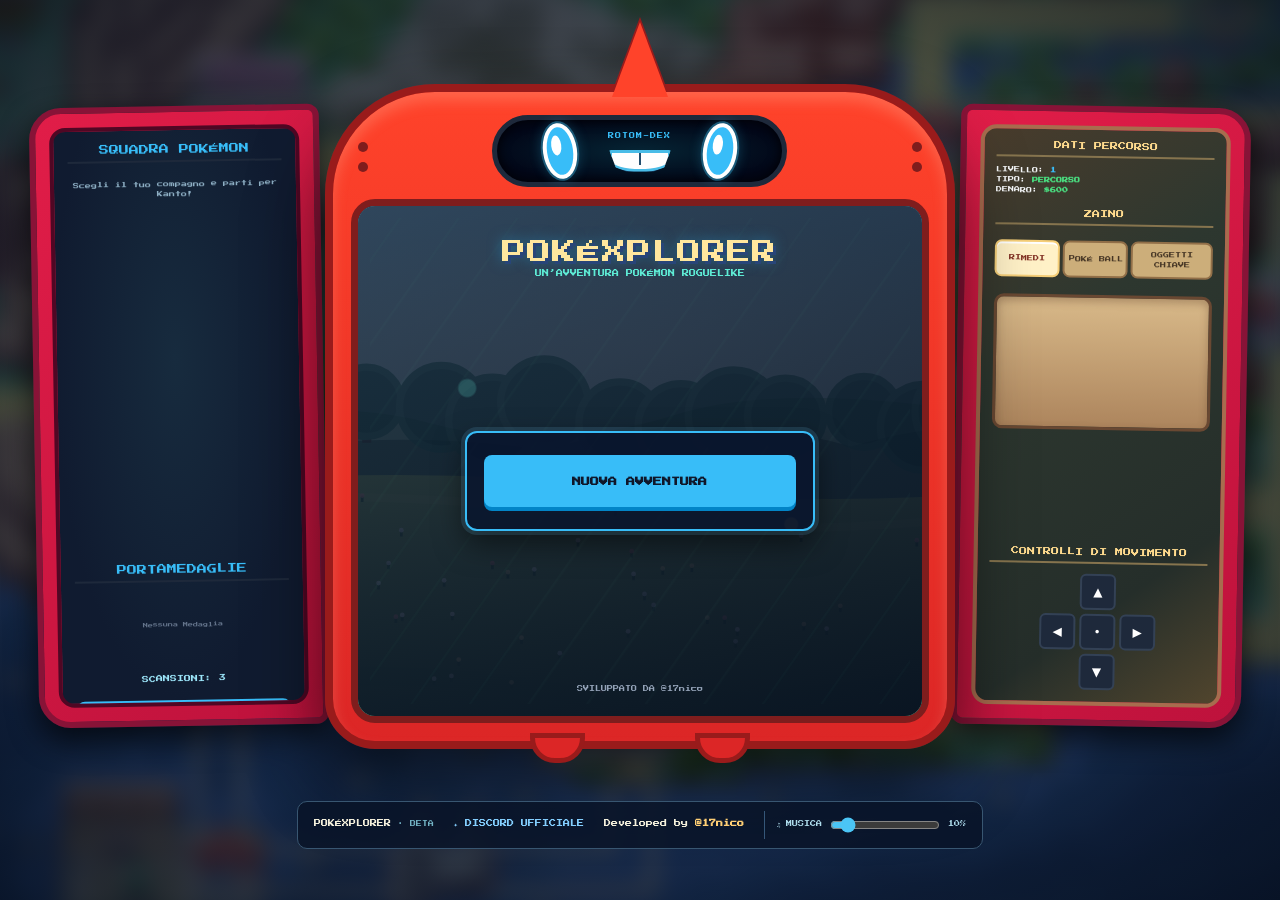
==== index.html @ 1d4c4344 "Aggiornamento Pokexplorer V7.7" ====
<!DOCTYPE html>
<html lang="it">
<head>
  <meta charset="UTF-8">
  <meta name="viewport" content="width=device-width, initial-scale=1.0">
  <title>Pokéxplorer</title>
  <meta name="theme-color" content="#fc4235">
  <meta name="description" content="Pokéxplorer — un’avventura Pokémon roguelike in beta.">
  <link rel="icon" href="assets/favicon.svg" type="image/svg+xml">
  <link rel="preconnect" href="https://fonts.googleapis.com">
  <link rel="preconnect" href="https://fonts.gstatic.com" crossorigin>
  <link href="https://fonts.googleapis.com/css2?family=Press+Start+2P&display=swap" rel="stylesheet">
  <link rel="stylesheet" href="style.css">
</head>
<body>

<div id="rotom-container" class="wings-open">

  <!-- ALA SINISTRA -->
  <div class="rotom-wing-left">
    <div class="wing-screen">
      <div class="panel-hdr">SQUADRA POKÉMON</div>
      <p class="party-intro" id="party-intro">Scegli il tuo compagno e parti per Kanto!</p>
      <div id="team-grid" class="team-grid-2x3"></div>
      <div id="party-action-menu" class="party-action-menu hidden" role="group" aria-label="Azioni squadra">
        <div id="party-action-title" class="party-action-title">POKÉMON</div>
        <button type="button" id="party-info-action">INFO POKÉMON</button>
        <button type="button" id="party-move-action">SPOSTA POKÉMON</button>
        <button type="button" id="party-send-action" class="hidden">MANDA IN CAMPO</button>
        <button type="button" id="party-close-action">CHIUDI</button>
        <div id="party-move-hint" class="hidden">Seleziona un altro Pokémon occupato.</div>
      </div>
      
      <div class="panel-hdr" style="margin-top:6px;">PORTAMEDAGLIE</div>
      <div id="badges-container" style="display:flex; gap:6px; justify-content:center; min-height:30px; align-items:center;">
        <span style="font-size:5px; color:#64748b;">Nessuna Medaglia</span>
      </div>

      <div id="radar-charge-count" role="status" aria-live="polite">SCANSIONI: 3</div>
      <button class="btn-nav" id="btn-scan-radar" style="margin-top:auto;">RADAR SCAN</button>
    </div>
  </div>

  <!-- CORPO CENTRALE ROTOM -->
  <div id="rotom-body">
    <div class="rotom-top-spike"></div>

    <div class="rotom-dots-left"><div class="head-dot"></div><div class="head-dot"></div></div>
    <div class="rotom-dots-right"><div class="head-dot"></div><div class="head-dot"></div></div>

    <div class="rotom-face">
      <div class="rotom-eye-ball left"></div>
      <span style="font-size:8px; color:#38bdf8; letter-spacing:1px;">ROTOM-DEX</span>
      <div class="rotom-eye-ball right"></div>
      <div class="rotom-mouth"><span></span></div>
    </div>

    <!-- SCHERMO CENTRALE DI GIOCO -->
    <div class="rotom-screen-frame">
      <div class="pokenav-screen" id="pokenav-screen-root">
        
        <!-- MAIN MENU OVERLAY -->
        <div id="main-menu-overlay">
          <div style="margin-top:10px;">
            <div class="logo-title">POKÉXPLORER</div>
            <div style="font-size:7px; color:#5eead4; margin-top:6px;">UN’AVVENTURA POKÉMON ROGUELIKE</div>
          </div>
          <div class="menu-card">
            <button class="btn-nav" id="btn-start-game">NUOVA AVVENTURA</button>
          </div>
          <div style="font-size:6px; color:#94a3b8;">SVILUPPATO DA @17nico</div>
        </div>

        <!-- Selettore strumenti: overlay non bloccante, squadra selezionabile a sinistra. -->
        <div id="item-target-prompt" class="hidden" role="status" aria-live="polite">
          <div class="item-target-box">
            <div id="item-target-message">A quale Pokémon vuoi dare lo strumento?</div>
            <div class="item-target-help">Scegli un Pokémon dalla squadra a sinistra.</div>
            <div id="item-target-mobile-list" class="item-target-mobile-list" aria-label="Scegli un Pokémon"></div>
            <button type="button" id="item-target-cancel">ANNULLA</button>
          </div>
        </div>

        <!-- Scheda Pokémon: le informazioni non modificano la formazione. -->
        <section id="pokemon-info-overlay" class="hidden" role="dialog" aria-modal="false" aria-label="Informazioni Pokémon">
          <div class="pokemon-info-card">
            <div class="pokemon-info-header"><h2 id="pokemon-info-name"></h2><button id="pokemon-info-close" type="button" aria-label="Chiudi informazioni">✕</button></div>
            <div class="pokemon-info-hero" id="pokemon-info-hero"><img id="pokemon-info-sprite" alt="Sprite Pokémon"><div><strong id="pokemon-info-level"></strong><span id="pokemon-info-types"></span><span id="pokemon-info-nature"></span><span id="pokemon-info-ability"></span></div></div>
            <h3>STATISTICHE</h3>
            <div id="pokemon-info-stats" class="pokemon-info-stats"></div>
            <h3>MOSSE</h3>
            <div id="pokemon-info-moves" class="pokemon-info-moves"></div>
            <div class="pokemon-info-footnote">Le statistiche comprendono livello, natura, IV ed EV. I modificatori temporanei sono visibili solo in battaglia.</div>
          </div>
        </section>
        <!-- GAME OVER OVERLAY -->
        <div id="gameover-overlay" class="hidden" style="position:absolute; inset:0; z-index:200; background:#020617; display:flex; flex-direction:column; align-items:center; justify-content:center; padding:20px; text-align:center;">
          <div style="font-size:22px; color:#ef4444; margin-bottom:15px; text-shadow:2px 2px #000;">FINE DELL’AVVENTURA</div>
          <div style="font-size:7px; color:#94a3b8; margin-bottom:20px; line-height:1.6;">Non hai più Pokémon disponibili. La tua avventura Nuzlocke è terminata.</div>
          <button class="btn-nav" id="btn-return-main-menu" style="background:#ef4444; box-shadow:0 4px 0 #991b1b; width:auto; padding:10px 24px;">TORNA AL MENU</button>
        </div>

        <!-- STARTER SELECTION OVERLAY -->
        <div id="starter-scene-overlay" class="hidden">
          <div style="font-size:9px; color:#38bdf8; margin-top:5px;">SCEGLI IL TUO POKÉMON</div>
          <div class="briefcase-container" role="group" aria-label="Valigetta con tre Poké Ball">
            <div class="briefcase-lid"><span class="briefcase-brand">PROFESSOR OAK · POKÉMON INIZIALI</span><span class="briefcase-lid-symbol">POKÉMON</span></div>
            <div class="briefcase-inner" id="briefcase-balls"></div>
            <div class="briefcase-plate">VALIGETTA POKÉMON</div>
          </div>
          <div class="starter-preview-strip">
            <div id="starter-showcase" class="pokemon-showcase-box">
              <img id="starter-showcase-img" class="pokemon-showcase-img" src="" alt="Pokémon iniziale selezionato">
            </div>
            <div id="starter-selection-info" aria-live="polite">Tre compagni. Un solo inizio.</div>
          </div>
          <div style="background:#0f172a; border:2px solid #38bdf8; border-radius:10px; padding:10px; width:100%; max-width:440px; margin-bottom:5px; z-index:15;">
            <div id="dialog-text" style="font-size:7px; line-height:1.5; color:#f8fafc;">
              RotomDex: Seleziona una Poké Ball dalla valigetta per scegliere il tuo compagno.
            </div>
            <div id="dialog-actions" class="hidden" style="display:flex; gap:10px; justify-content:center; margin-top:10px;">
              <button class="btn-nav" id="btn-confirm-yes" style="width:auto; padding:6px 16px;">CONFERMA</button>
              <button class="btn-nav" id="btn-confirm-no" style="width:auto; padding:6px 16px; background:#ef4444;">ANNULLA</button>
            </div>
          </div>
        </div>

        <!-- POKÉMARKET OVERLAY -->
        <div id="pokemart-overlay" class="hidden">
          <div style="font-size:9px; color:#f59e0b; margin-bottom:8px;">POKÉMARKET</div>
          <div style="background:#0f172a; border:3px solid #38bdf8; border-radius:12px; padding:12px; width:100%; max-width:400px; display:flex; flex-direction:column; gap:8px; text-align:center;">
            <div style="font-size:6px; color:#f8fafc; line-height:1.4;">Benvenuto al Negozio! Acquista strumenti utili:</div>
            <button class="btn-nav" id="buy-pokeball-btn" style="background:#ef4444; box-shadow:0 4px 0 #991b1b;">Poké Ball x1 ($200)</button>
            <button class="btn-nav" id="buy-potion-btn" style="background:#4ade80; color:#0f172a; box-shadow:0 4px 0 #16a34a;">Pozione x1 ($150)</button>
            <button class="btn-nav" id="buy-elixir-btn" style="background:#a78bfa;color:#142031;box-shadow:0 4px 0 #6d28d9;">Elisir x1 ($400)</button>
            <button class="btn-nav" id="buy-radar-btn" style="background:#38bdf8;color:#142031;box-shadow:0 4px 0 #0284c7;">Radar Scan +1 ($2.000)</button>
            <button class="btn-nav" id="buy-rod-btn" style="background:#f59e0b; color:#0f172a; box-shadow:0 4px 0 #b45309;">Canna da Pesca ($500)</button>
            <button class="btn-nav" id="close-market-btn" style="background:#64748b; box-shadow:0 4px 0 #334155; margin-top:4px;">ESCI DAL NEGOZIO</button>
          </div>
        </div>

        <!-- BOX PC OVERLAY -->
        <div id="box-pc-overlay" class="hidden" style="position:absolute; inset:0; z-index:110; background:rgba(2,6,23,0.92); display:flex; flex-direction:column; align-items:center; justify-content:center; padding:16px;">
          <div style="font-size:9px; color:#f59e0b; margin-bottom:10px;">CENTRO POKÉMON</div>
          <div style="background:#0f172a; border:3px solid #f59e0b; border-radius:12px; padding:14px; width:100%; max-width:420px; text-align:center;">
            <div style="font-size:6px; color:#f8fafc; margin-bottom:10px;">Squadra e PP curati al 100%!</div>
            <button class="btn-nav" id="close-box-btn" style="background:#38bdf8; margin-top:10px;">CHIUDI</button>
          </div>
        </div>

        <!-- DIALOGO NPC / SCAMBIO -->
        <div id="npc-dialog-overlay" class="hidden" style="position:absolute; inset:0; z-index:115; background:rgba(2,6,23,0.85); display:flex; flex-direction:column; align-items:center; justify-content:center; padding:16px;">
          <div class="trainer-avatar-card" style="border-color:#f59e0b;"><span id="npc-portrait-img" class="npc-portrait-sheet" role="img" aria-label="Abitante"></span></div>
          <div class="trainer-dialog-box" style="margin-top:10px;">
            <div id="npc-speech-text" style="margin-bottom:10px;">"Ciao viaggiatore!"</div>
            <div id="npc-actions" style="display:flex; gap:10px; justify-content:center;">
              <button class="btn-nav" id="npc-btn-yes" style="width:auto; padding:6px 14px;">ACCETTA</button>
              <button class="btn-nav" id="npc-btn-no" style="width:auto; padding:6px 14px; background:#ef4444;">RIFIUTA</button>
            </div>
          </div>
        </div>

        <!-- APPRENDIMENTO NUOVA MOSSA -->
        <div id="learn-move-overlay" class="hidden" style="position:absolute; inset:0; z-index:150; background:rgba(2,6,23,0.92); display:flex; flex-direction:column; align-items:center; justify-content:center; padding:16px;">
          <div style="font-size:8px; color:#f59e0b; margin-bottom:10px;">NUOVA MOSSA DISPONIBILE</div>
          <div style="background:#0f172a; border:3px solid #38bdf8; border-radius:12px; padding:14px; width:100%; max-width:400px; text-align:center;">
            <div id="learn-move-text" style="font-size:6px; color:#f8fafc; line-height:1.5; margin-bottom:12px;">Il Pokémon ha già 4 mosse. Scegli quale dimenticare:</div>
            <div id="forget-moves-list" style="display:flex; flex-direction:column; gap:6px; margin-bottom:12px;"></div>
            <button class="btn-nav" id="skip-new-move-btn" style="background:#64748b; box-shadow:0 4px 0 #334155; font-size:6px;">NON IMPARARE</button>
          </div>
        </div>

        <!-- Introduzione esclusiva dopo tre allenatori, prima del capopalestra -->
        <div id="gym-leader-intro" class="hidden" role="dialog" aria-modal="true" aria-label="Sfida del capopalestra">
          <div class="gym-intro-sparks" aria-hidden="true"></div>
          <div class="gym-intro-kicker">SFIDA FINALE DELLA PALESTRA</div>
          <img id="gym-leader-portrait" alt="Capopalestra" src="" />
          <h2 id="gym-leader-name">CAPOPALESTRA</h2>
          <div id="gym-leader-specialty">SPECIALITÀ</div>
          <div id="gym-leader-roster">SQUADRA</div>
          <p>Tre avversari superati. Adesso affronti il vero capopalestra!</p>
          <button class="btn-nav" id="btn-start-gym-leader">INIZIA LA SFIDA</button>
        </div>

        <!-- OVERLAY DIALOGO ALLENATORE / PALESTRA -->
        <div id="trainer-encounter-overlay" class="hidden">
          <div class="trainer-avatar-card">
            <img id="trainer-portrait-img" src="" alt="Allenatore">
          </div>
          <div class="trainer-dialog-box">
            <div id="trainer-dialog-speech">"Ehi tu! I nostri sguardi si sono incrociati!"</div>
            <button class="btn-nav" id="btn-start-trainer-battle" style="margin-top:10px; width:auto; padding:6px 20px;">LOTTA!</button>
          </div>
        </div>

        <!-- ENCOUNTER WARNING OVERLAY (SELVATICO) -->
        <div id="wild-encounter-overlay" class="hidden">
          <div style="font-size:9px; color:#f8fafc; text-align:center; margin-bottom:15px;">ATTENZIONE!</div>
          <div class="trainer-avatar-card" style="border-color:#4ade80;"><img src="assets/items/pokeball.svg" alt="Incontro"></div>
          <div class="trainer-dialog-box" style="margin-top:15px;">
            <div id="wild-encounter-speech">Un Pokémon selvatico è comparso!</div>
            <button class="btn-nav" id="btn-start-wild-battle" style="margin-top:10px; width:auto; padding:6px 20px;">LOTTA!</button>
          </div>
        </div>

        <!-- ROUTE MAP VIEWPORT -->
        <div id="dungeon-viewport">
          <div id="dungeon-grid-board"></div>
          <!-- Comandi touch: visibili sopra la mappa su smartphone e tablet. -->
          <nav id="mobile-dpad" aria-label="Comandi di movimento su schermo">
            <span></span><button type="button" class="mobile-dpad-key" data-move="up" aria-label="Vai in alto">▲</button><span></span>
            <button type="button" class="mobile-dpad-key" data-move="left" aria-label="Vai a sinistra">◀</button><span class="mobile-dpad-center" aria-hidden="true"></span><button type="button" class="mobile-dpad-key" data-move="right" aria-label="Vai a destra">▶</button>
            <span></span><button type="button" class="mobile-dpad-key" data-move="down" aria-label="Vai in basso">▼</button><span></span>
          </nav>
        </div>

        <div id="exp-log-bar">
          <span id="log-status-text">Seleziona una direzione per esplorare.</span>
        </div>

        <!-- BATTLE OVERLAY STILE GBA -->
        <div id="overlay-battle" class="full-overlay hidden">
          <div id="battle-stage" class="battle-bg-gba" data-biome="meadow">
            
            <!-- HUD NEMICO -->
            <div id="enemy-hud" class="hud-card-gba">
              <div class="hud-mon-header-gba">
                <span id="enemy-name">SQUIRTLE</span>
                <span class="hud-lv-tag">Lv<span id="enemy-lv">13</span></span>
              </div>
              <div class="hud-hp-row-gba">
                <span class="hud-hp-badge">HP</span>
                <div class="stat-bar-bg-gba"><div id="enemy-hp-fill" class="stat-bar-hp-gba"></div></div>
              </div>
              <div id="enemy-hp-text" class="hud-hp-num-gba">--/ --</div>
              <div id="enemy-conditions" class="battle-conditions" aria-label="Effetti in battaglia sull'avversario"></div>
            </div>

            <!-- Piattaforma e Sprite Nemico (Corretto allineamento) -->
            <div class="battle-platform-gba enemy-platform-gba"></div>
            <img id="enemy-trainer-sprite" class="poke-sprite-gba trainer-throw-anim hidden" src="" alt="Allenatore avversario">
            <div id="player-trainer-sprite" role="img" aria-label="Red, visto di spalle" class="poke-sprite-gba player-trainer-gba hidden"></div>
            <div id="battle-throw-ball" class="throw-ball" aria-hidden="true"></div>
            <div id="capture-ball" class="capture-ball" aria-hidden="true"></div>
            <div id="capture-smoke" class="capture-smoke" aria-hidden="true"></div>
            <img id="enemy-sprite" class="poke-sprite-gba" src="" alt="Enemy">

            <!-- Particelle mosse ed effetti di evocazione -->
            <div id="attack-fx-container" aria-hidden="true"></div>
            <div id="wild-appear-fx" aria-hidden="true"></div>
            <div id="summon-flash" class="summon-flash" aria-hidden="true"></div>

            <!-- Piattaforma e Sprite Giocatore -->
            <div class="battle-platform-gba player-platform-gba"></div>
            <img id="player-sprite" class="poke-sprite-gba" src="" alt="Player">

            <!-- HUD GIOCATORE -->
            <div id="player-hud" class="hud-card-gba">
              <div class="hud-mon-header-gba">
                <span id="player-name">CHARMANDER</span>
                <span class="hud-lv-tag">Lv<span id="player-lv">5</span></span>
              </div>
              <div class="hud-hp-row-gba">
                <span class="hud-hp-badge">HP</span>
                <div class="stat-bar-bg-gba"><div id="player-hp-fill" class="stat-bar-hp-gba"></div></div>
              </div>
              <div id="player-hp-text" class="hud-hp-num-gba">--/ --</div>
              <div id="player-conditions" class="battle-conditions" aria-label="Effetti in battaglia sul Pokémon alleato"></div>
              
              <div class="hud-exp-row-gba">
                <span class="hud-exp-badge">EXP</span>
                <div class="stat-bar-exp-bg-gba"><div id="player-exp-fill" class="stat-bar-exp-gba"></div></div>
              </div>
            </div>
          </div>

          <!-- CHAT DI BATTAGLIA APPARISCENTE E LEGGIBILE -->
          <div id="battle-log" class="battle-dialog-gba">
            <span id="battle-msg">Battaglia Iniziata!</span>
          </div>

        </div>

        <div id="battle-controls" class="hidden" aria-label="Comandi della battaglia">
          <button id="btn-move-back" class="hidden" type="button" aria-label="Torna ai comandi">←</button>
          <div id="panel-main-actions" class="grid-2x2">
            <button class="act-btn" id="btn-act-fight">LOTTA</button>
            <button class="act-btn" id="btn-act-run">FUGA</button>
          </div>
          <div id="panel-move-actions" class="grid-2x2 hidden"></div>
          <div id="panel-team-actions" class="battle-panel-hint hidden"></div>
          <div id="panel-bag-actions" class="battle-panel-hint hidden"></div>
        </div>
        <!-- Finale beta: accessibile soltanto dopo Giovanni e l'uscita dell'ottava città. -->
        <section id="victory-overlay" class="hidden finale-screen" role="dialog" aria-modal="true" aria-labelledby="victory-title">
          <div class="finale-stars" aria-hidden="true"></div>
          <div class="finale-kicker">POKÉXPLORER · FINALE BETA</div>
          <h2 id="victory-title">CONGRATULAZIONI!<span>HAI VINTO... O QUASI!</span></h2>
          <div class="finale-medal-preview" id="victory-badge-preview" aria-hidden="true"></div>
          <p>Il gioco è ancora in fase di beta, attualmente stiamo preparando nuovi aggiornamenti!</p>
          <div class="finale-actions">
            <button class="finale-button primary" id="btn-victory-photo" type="button">FOTO RICORDO</button>
            <button class="finale-button secondary" id="btn-victory-menu" type="button">TORNA AL MENÙ PRINCIPALE</button>
          </div>
        </section>

        <!-- Cartolina ricordo pensata per essere catturata come screenshot dal giocatore. -->
        <section id="memory-photo-overlay" class="hidden finale-screen" role="dialog" aria-modal="true" aria-labelledby="memory-photo-title">
          <div class="memory-photo-card">
            <div class="memory-photo-head">
              <span class="memory-photo-tag">POKÉXPLORER · KANTO</span>
              <h2 id="memory-photo-title">FOTO RICORDO</h2>
              <p>LA TUA SQUADRA CAMPIONE</p>
            </div>
            <div id="memory-photo-team" class="memory-photo-team" aria-label="La tua squadra Pokémon"></div>
            <div class="memory-photo-subtitle">LE OTTO MEDAGLIE DI KANTO</div>
            <div id="memory-photo-badges" class="memory-photo-badges" aria-label="Medaglie conquistate"></div>
            <div class="memory-photo-footer">INVIA QUESTO SCREEN SU DISCORD A @17nico</div>
          </div>
          <button class="finale-button photo-back" type="button" id="btn-photo-back">INDIETRO</button>
        </section>

        <div id="evolution-overlay" class="hidden" role="dialog" aria-label="Evoluzione del Pokémon">
          <h3>EVOLUZIONE!</h3>
          <div class="evolution-sprites"><img id="evolution-from" alt="Prima dell'evoluzione"><img id="evolution-to" class="hidden" alt="Pokémon evoluto"></div>
          <p id="evolution-caption"></p>
          <button class="btn-nav" id="evolution-start" type="button">AVVIA EVOLUZIONE ▶</button>
          <button class="btn-nav hidden" id="evolution-finish" type="button">CONTINUA ▶</button>
        </div>

      </div>
    </div>

    <div id="battle-confirm" class="hidden" role="dialog" aria-modal="false" aria-label="Conferma azione">
      <div class="battle-confirm-box"><p id="battle-confirm-text"></p>
      <div class="confirm-row"><button id="btn-battle-confirm-yes" class="act-btn">CONFERMA</button><button id="btn-battle-confirm-no" class="act-btn">ANNULLA</button></div></div>
    </div>
    <div class="rotom-feet"><div class="rotom-foot"></div><div class="rotom-foot"></div></div>
  </div>

  <!-- ALA DESTRA -->
  <div class="rotom-wing-right">
    <div class="wing-screen">
      <div class="panel-hdr">DATI PERCORSO</div>
      <div style="font-size:6px; display:flex; flex-direction:column; gap:4px;">
        <div>LIVELLO: <strong id="floor-num" style="color:#38bdf8;">1</strong></div>
        <div>TIPO: <strong id="area-type-label" style="color:#4ade80;">PERCORSO</strong></div>
        <div>DENARO: <strong id="player-money" style="color:#4ade80;">$600</strong></div>
      </div>

      <div class="panel-hdr" style="margin-top:6px;">ZAINO</div>
      <div id="bag-tabs" role="tablist" aria-label="Categorie dello zaino">
        <button type="button" data-bag-tab="rimedi" class="active" role="tab">RIMEDI</button>
        <button type="button" data-bag-tab="pokeball" role="tab">POKÉ BALL</button>
        <button type="button" data-bag-tab="chiave" role="tab">OGGETTI CHIAVE</button>
      </div>
      <div id="bag-list" style="font-size:6px; display:flex; flex-direction:column; gap:3px;"></div>

      <div class="panel-hdr" style="margin-top:auto;">CONTROLLI DI MOVIMENTO</div>
      <div class="dpad-container">
        <div></div><button type="button" class="btn-dpad" id="btn-dpad-up" aria-label="Sposta in alto">▲</button><div></div>
        <button type="button" class="btn-dpad" id="btn-dpad-left" aria-label="Sposta a sinistra">◀</button><div class="btn-dpad">•</div><button type="button" class="btn-dpad" id="btn-dpad-right" aria-label="Sposta a destra">▶</button>
        <div></div><button type="button" class="btn-dpad" id="btn-dpad-down" aria-label="Sposta in basso">▼</button><div></div>
      </div>
    </div>
  </div>

</div>

<footer class="poke-site-footer" aria-label="Informazioni Pokéxplorer">
  <span>POKÉXPLORER <small>· BETA</small></span>
  <a href="https://discord.gg/qNGscTEYHM" target="_blank" rel="noopener noreferrer" aria-label="Discord ufficiale di Pokéxplorer">✦ DISCORD UFFICIALE</a>
  <span>Developed by <strong>@17nico</strong></span>
  <div class="music-controls" role="group" aria-label="Volume musica di sottofondo">
    <label for="music-volume">♫ MUSICA</label>
    <input id="music-volume" type="range" min="0" max="100" step="1" value="10" aria-label="Volume musica di sottofondo">
    <output id="music-volume-value" for="music-volume">10%</output>
    <span id="music-status" class="sr-only" role="status" aria-live="polite"></span>
  </div>
</footer>

<!-- Audio locale: nessun servizio esterno, avvio al primo gesto se il browser blocca autoplay. -->
<audio id="pokexplorer-background-music" src="assets/audio/pokexplorer_bg_music.mp3" preload="metadata" loop aria-label="Musica di sottofondo Pokéxplorer"></audio>

<script src="js/music.js"></script>
<script src="js/pokemon.js"></script>
<script src="js/engine.js"></script>
<script src="js/main.js"></script>

</body>
</html>
---- style.css ----
/* Consolidated from style.css */
* { box-sizing: border-box; margin: 0; padding: 0; user-select: none; }

body {
  background-color: #060913; color: #f8fafc; font-family: 'Press Start 2P', monospace;
  display: flex; justify-content: center; align-items: center; min-height: 100vh; padding: 10px; overflow: hidden;
}

#rotom-container {
  display: flex; align-items: center; justify-content: center; gap: 20px; position: relative; width: 95vw; max-width: 1400px; height: 90vh;
}

.rotom-wing-left, .rotom-wing-right {
  width: 280px; height: 520px; background: linear-gradient(135deg, #e11d48 0%, #be123c 100%);
  border: 6px solid #881337; padding: 14px; display: flex; flex-direction: column; gap: 12px;
  box-shadow: 0 12px 30px rgba(0,0,0,0.7); z-index: 1;
}

.rotom-wing-left { border-radius: 32px 12px 12px 32px; transform: rotate(-3deg) translateY(10px); }
.rotom-wing-right { border-radius: 12px 32px 32px 12px; transform: rotate(3deg) translateY(10px); }

.wing-screen {
  background: #0f172a; border: 4px solid #500724; border-radius: 16px; padding: 12px;
  flex: 1; display: flex; flex-direction: column; gap: 10px; overflow: hidden;
}

.panel-hdr { font-size: 8px; color: #38bdf8; border-bottom: 2px solid #1e293b; padding-bottom: 6px; text-align: center; }

/* SQUADRA POKÉMON */
.team-grid-2x3 { display: grid; grid-template-columns: 1fr 1fr; grid-template-rows: repeat(3, 1fr); gap: 8px; height: 160px; }
.team-slot {
  background: #1e293b; border: 2px solid #334155; border-radius: 10px; padding: 4px;
  display: flex; flex-direction: column; align-items: center; justify-content: space-between; position: relative; cursor: pointer;
}
.team-slot.active { border-color: #4ade80; background: #0f172a; box-shadow: 0 0 10px rgba(74, 222, 128, 0.4); }
.team-slot.empty { border: 2px dashed #334155; background: rgba(15, 23, 42, 0.5); cursor: default; justify-content: center; }

.team-slot-img { width: 44px; height: 44px; image-rendering: pixelated; filter: drop-shadow(0 2px 2px rgba(0,0,0,0.6)); }
.team-hp-bg { width: 100%; height: 5px; background: #020617; border: 1px solid #334155; border-radius: 3px; overflow: hidden; }
.team-hp-fill { height: 100%; background: #4ade80; transition: width 0.3s; }

/* CORPO ROTOM */
#rotom-body {
  width: 720px; height: 680px; background: linear-gradient(180deg, #ff432a 0%, #dc2626 100%);
  border: 8px solid #991b1b; border-radius: 110px 110px 50px 50px; position: relative;
  display: flex; flex-direction: column; align-items: center; padding: 20px; box-shadow: 0 25px 60px rgba(0,0,0,0.85); z-index: 2;
}

.rotom-top-spike { position: absolute; top: -70px; width: 0; height: 0; border-left: 28px solid transparent; border-right: 28px solid transparent; border-bottom: 75px solid #ff432a; filter: drop-shadow(0 -5px 0 #991b1b); }
.rotom-face { width: 300px; height: 80px; background: #020617; border: 5px solid #1e293b; border-radius: 40px; display: flex; justify-content: space-around; align-items: center; padding: 0 30px; margin-top: 5px; margin-bottom: 14px; box-shadow: inset 0 0 12px rgba(0,0,0,0.9); }
.rotom-eye-ball { width: 34px; height: 56px; background: #38bdf8; border: 4px solid #fff; border-radius: 50%; position: relative; }
.rotom-eye-ball::after { content: ''; position: absolute; top: 8px; left: 5px; width: 10px; height: 20px; background: #fff; border-radius: 50%; }
.rotom-eye-ball.left { transform: rotate(-8deg); }
.rotom-eye-ball.right { transform: rotate(8deg); }

.rotom-dots-left, .rotom-dots-right { position: absolute; top: 50px; display: flex; flex-direction: column; gap: 10px; }
.rotom-dots-left { left: 25px; }
.rotom-dots-right { right: 25px; }
.head-dot { width: 10px; height: 10px; background: #7f1d1d; border-radius: 50%; }

.rotom-screen-frame { width: 100%; flex: 1; background: #0f172a; border: 7px solid #7f1d1d; border-radius: 24px; overflow: hidden; position: relative; display: flex; flex-direction: column; box-shadow: inset 0 0 25px rgba(0,0,0,0.85); }
.rotom-feet { position: absolute; bottom: -22px; width: 220px; display: flex; justify-content: space-between; }
.rotom-foot { width: 55px; height: 30px; background: #dc2626; border: 5px solid #991b1b; border-radius: 0 0 25px 25px; }

.pokenav-screen { flex: 1; background: #020617; display: flex; flex-direction: column; position: relative; overflow: hidden; }

#main-menu-overlay, #starter-scene-overlay, #pokemart-overlay {
  position: absolute; inset: 0; z-index: 100; background: linear-gradient(180deg, #0f172a 0%, #020617 100%);
  display: flex; flex-direction: column; align-items: center; justify-content: space-between; padding: 24px; text-align: center;
}
.logo-title { font-size: 24px; color: #38bdf8; text-shadow: 2px 2px 0 #000; }
.menu-card { background: rgba(30, 41, 59, 0.9); border: 2px solid #38bdf8; border-radius: 12px; padding: 16px; width: 320px; display: flex; flex-direction: column; gap: 12px; }

/* STARTER SHOWCASE */
.briefcase-container { width: 480px; height: 230px; background: #1e293b; border: 5px solid #334155; border-radius: 20px; display: flex; justify-content: center; align-items: center; position: relative; box-shadow: inset 0 0 20px rgba(0,0,0,0.9); }
.briefcase-inner { width: 440px; height: 190px; background: #0f172a; border: 3px solid #1e293b; border-radius: 14px; display: flex; justify-content: space-around; align-items: center; position: relative; }
.pokeball-wrapper { position: relative; width: 76px; height: 76px; cursor: pointer; display: flex; justify-content: center; align-items: center; filter: drop-shadow(0 10px 8px rgba(0,0,0,0.6)); }
.pokeball-top, .pokeball-bottom { position: absolute; width: 76px; height: 38px; transition: transform 0.4s; z-index: 2; }
.pokeball-top { top: 0; background: radial-gradient(circle at 35% 35%, #ff4d4d 0%, #cc0000 70%, #800000 100%); border: 4px solid #111; border-bottom: 2px solid #111; border-radius: 38px 38px 0 0; }
.pokeball-bottom { bottom: 0; background: radial-gradient(circle at 35% 35%, #ffffff 0%, #e6e6e6 70%, #b3b3b3 100%); border: 4px solid #111; border-top: 2px solid #111; border-radius: 0 0 38px 38px; }
.pokeball-button { position: absolute; width: 22px; height: 22px; background: radial-gradient(circle at 35% 35%, #ffffff 0%, #d9d9d9 100%); border: 4px solid #111; border-radius: 50%; top: 50%; left: 50%; transform: translate(-50%, -50%); z-index: 3; }
.pokeball-wrapper.open .pokeball-top { transform: translateY(-28px) rotate(-15deg); }
.pokeball-wrapper.open .pokeball-bottom { transform: translateY(16px) rotate(10deg); }
.pokeball-wrapper.open .pokeball-button { opacity: 0; }

.pokemon-showcase-box { position: absolute; top: 50%; left: 50%; transform: translate(-50%, -50%) scale(0); width: 170px; height: 170px; border-radius: 20px; border: 4px solid #fff; display: flex; justify-content: center; align-items: center; z-index: 20; opacity: 0; transition: transform 0.5s, opacity 0.4s; box-shadow: 0 12px 30px rgba(0,0,0,0.95); }
.pokemon-showcase-box.active { transform: translate(-50%, -50%) scale(1); opacity: 1; }
.pokemon-showcase-img { width: 140px; height: 140px; image-rendering: pixelated; }

.bg-fire { background: radial-gradient(circle, #ff5722 0%, #b71c1c 100%); border-color: #ff8a65; }
.bg-water { background: radial-gradient(circle, #0288d1 0%, #01579b 100%); border-color: #4fc3f7; }
.bg-grass { background: radial-gradient(circle, #43a047 0%, #1b5e20 100%); border-color: #81c784; }

/* OVERLAYS DIALOGO */
#trainer-encounter-overlay, #wild-encounter-overlay {
  position: absolute; inset: 0; z-index: 120; background: rgba(2, 6, 23, 0.88);
  display: flex; flex-direction: column; align-items: center; justify-content: center;
  padding: 16px; gap: 12px;
}
.trainer-avatar-card {
  width: 100px; height: 100px; background: radial-gradient(circle, #38bdf8 0%, #0284c7 100%);
  border: 4px solid #fff; border-radius: 50%; display: flex; justify-content: center; align-items: center;
  box-shadow: 0 0 20px rgba(56, 189, 248, 0.7);
}
.trainer-avatar-card img { width: 80px; height: 80px; image-rendering: pixelated; }
.trainer-dialog-box {
  background: #0f172a; border: 3px solid #38bdf8; border-radius: 12px;
  padding: 12px 16px; width: 100%; max-width: 420px; text-align: center;
  font-size: 7px; color: #f8fafc; line-height: 1.6;
}

/* MAPPA STILE GBA */
#dungeon-viewport {
  flex: 1; position: relative; background: #020617; overflow: hidden;
  display: flex; justify-content: center; align-items: center; padding: 10px;
}

#dungeon-grid-board {
  display: grid; grid-template-columns: repeat(10, 46px); grid-template-rows: repeat(10, 46px);
  gap: 0; background: #9be3b3; padding: 4px; border-radius: 12px; border: 4px solid #166534;
  box-shadow: inset 0 0 20px rgba(0,0,0,0.8);
}

.grid-cell {
  width: 46px; height: 46px; display: flex; justify-content: center; align-items: center;
  position: relative; background-size: cover; image-rendering: pixelated;
}

.grid-cell.fog { background: #020617 !important; opacity: 0.98; }
.grid-cell.fog * { display: none !important; }

.grid-cell.path { background: #d4b584; border: 1px solid #b89762; box-shadow: inset 0 0 4px rgba(0,0,0,0.15); }
.grid-cell.grass { background: #4ade80; border: 1px solid #16a34a; box-shadow: inset 0 0 6px rgba(15, 75, 35, 0.5); }
.grid-cell.tree { background: #15803d; border: 1px solid #14532d; }
.grid-cell.water { background: #38bdf8; border: 1px solid #0284c7; box-shadow: inset 0 0 8px rgba(3, 105, 161, 0.8); }

.grid-cell.town-ground { background: #eab308; border: 1px solid #ca8a04; box-shadow: inset 0 0 4px rgba(0,0,0,0.1); }
.grid-cell.town-building { background: #94a3b8; border: 2px solid #475569; }

.grid-icon { width: 38px; height: 38px; image-rendering: pixelated; z-index: 5; filter: drop-shadow(0 4px 4px rgba(0,0,0,0.7)); }
.player-avatar { animation: mapBounce 0.8s infinite alternate ease-in-out; }

@keyframes mapBounce { 0% { transform: translateY(0); } 100% { transform: translateY(-4px); } }

#exp-log-bar {
  height: 36px; background: #0f172a; border-top: 2px solid #1e293b; padding: 0 12px;
  display: flex; align-items: center; font-size: 7px; color: #38bdf8; white-space: nowrap; overflow: hidden;
}

/* BATTAGLIA GBA E CORRETTO POSIZIONAMENTO SPRITE */
.full-overlay { position: absolute; inset: 0; background: rgba(2, 6, 23, 0.98); z-index: 50; display: flex; flex-direction: column; }
.hidden { display: none !important; }

#battle-stage { flex: 1; position: relative; overflow: hidden; border-bottom: 4px solid #0f172a; }
.battle-bg-gba { background: linear-gradient(180deg, #e2f5e1 0%, #c1ebd4 50%, #9be3b3 51%, #72d698 100%) !important; }

.battle-platform-gba { position: absolute; border-radius: 50%; background: radial-gradient(ellipse at center, #86efac 0%, #4ade80 60%, #16a34a 100%); border: 3px solid #bbf7d0; box-shadow: 0 10px 18px rgba(0,0,0,0.25); }
.enemy-platform-gba { width: 170px; height: 44px; top: 75px; right: 30px; }
.player-platform-gba { width: 190px; height: 50px; bottom: 30px; left: 30px; }

.poke-sprite-gba { width: 130px; height: 130px; image-rendering: pixelated; position: absolute; z-index: 10; filter: drop-shadow(0 8px 6px rgba(0,0,0,0.3)); }
#enemy-sprite { top: -22px; right: 50px; }
#enemy-trainer-sprite { top: -22px; right: 50px; }
#player-sprite { bottom: 12px; left: 60px; }

/* ANIMAZIONI ATTACCO PER TIPO */
#attack-fx-container { position: absolute; inset: 0; pointer-events: none; z-index: 25; }
.fx-fire { animation: fxFireAnim 0.6s ease-in-out; }
.fx-water { animation: fxWaterAnim 0.6s ease-in-out; }
.fx-grass { animation: fxGrassAnim 0.6s ease-in-out; }
.fx-electric { animation: fxElecAnim 0.4s ease-in-out; }
.fx-normal { animation: fxNormalAnim 0.5s ease-in-out; }

@keyframes fxFireAnim { 0% { background: radial-gradient(circle, rgba(239,68,68,0.8) 0%, transparent 60%); } 100% { background: transparent; } }
@keyframes fxWaterAnim { 0% { background: radial-gradient(circle, rgba(56,189,248,0.8) 0%, transparent 60%); } 100% { background: transparent; } }
@keyframes fxGrassAnim { 0% { background: radial-gradient(circle, rgba(74,222,128,0.8) 0%, transparent 60%); } 100% { background: transparent; } }
@keyframes fxElecAnim { 0% { background: rgba(250,204,21,0.9); } 50% { background: transparent; } 100% { background: rgba(250,204,21,0.9); } }
@keyframes fxNormalAnim { 0% { transform: scale(1); filter: brightness(2); } 100% { transform: scale(1); filter: brightness(1); } }

.trainer-throw-anim { animation: trainerThrow 0.8s ease-in-out forwards; }
.player-throw-anim { animation: playerThrowBall 0.8s ease-in-out forwards; }
@keyframes trainerThrow { 0% { transform: translateX(0) scale(1); } 50% { transform: translateX(-30px) scale(1.1); } 100% { transform: translateX(0) scale(1); } }
@keyframes playerThrowBall { 0% { transform: translateX(0) scale(0.5); opacity: 0; } 50% { transform: translateX(30px) scale(1.1); opacity: 1; } 100% { transform: translateX(0) scale(1); opacity: 1; } }

.hud-card-gba {
  position: absolute; background: #fef3c7; border: 3px solid #451a03; border-radius: 8px 16px 8px 16px; padding: 8px 12px; width: 210px; z-index: 15; color: #1c1917; box-shadow: 4px 6px 0px rgba(69, 26, 3, 0.4);
}
#enemy-hud { top: 15px; left: 16px; }
#player-hud { bottom: 12px; right: 16px; }

.hud-mon-header-gba { font-size: 7px; font-weight: bold; display: flex; justify-content: space-between; align-items: center; border-bottom: 2px solid #d97706; padding-bottom: 3px; margin-bottom: 4px; }
.hud-lv-tag { font-size: 6px; color: #b45309; }
.hud-hp-row-gba { display: flex; align-items: center; gap: 6px; margin-top: 3px; }
.hud-hp-badge { font-size: 6px; background: #f59e0b; color: #fff; padding: 1px 4px; border-radius: 3px; font-weight: bold; }
.stat-bar-bg-gba { flex: 1; height: 9px; background: #292524; border: 2px solid #78350f; border-radius: 5px; overflow: hidden; }
.stat-bar-hp-gba { height: 100%; background: linear-gradient(180deg, #4ade80 0%, #16a34a 100%); transition: width 0.3s; }
.hud-hp-num-gba { font-size: 5px; text-align: right; color: #44403c; margin-top: 2px; font-weight: bold; }
.hud-exp-row-gba { display: flex; align-items: center; gap: 4px; margin-top: 3px; }
.hud-exp-badge { font-size: 5px; color: #0284c7; font-weight: bold; }
.stat-bar-exp-bg-gba { flex: 1; height: 5px; background: #1c1917; border-radius: 3px; overflow: hidden; }
.stat-bar-exp-gba { height: 100%; background: #38bdf8; transition: width 0.3s; }

/* CHAT DI BATTAGLIA APPARISCENTE E LEGGIBILE */
.battle-dialog-gba {
  background: #0f172a; border: 4px solid #f59e0b; border-radius: 8px; padding: 10px 14px; min-height: 46px; max-height: 56px; font-size: 7px; color: #f8fafc; display: flex; align-items: center; margin: 4px 10px; box-shadow: inset 0 0 10px rgba(0,0,0,0.9), 0 4px 12px rgba(0,0,0,0.6); line-height: 1.5; font-weight: bold; z-index: 30;
}

#battle-controls { background: #0f172a; padding: 6px 10px; height: 80px; display: flex; justify-content: center; align-items: center; }
.grid-2x2 { display: grid; grid-template-columns: 1fr 1fr; gap: 8px; width: 100%; max-width: 440px; }
.act-btn { background: #1e293b; border: 2px solid #334155; color: #f8fafc; padding: 8px; border-radius: 6px; font-family: inherit; font-size: 7px; cursor: pointer; }

/* Stili Colore Mosce per Tipo */
.move-fire { background: #dc2626 !important; border-color: #ef4444 !important; }
.move-water { background: #0284c7 !important; border-color: #38bdf8 !important; }
.move-grass { background: #16a34a !important; border-color: #4ade80 !important; }
.move-electric { background: #ca8a04 !important; border-color: #facc15 !important; color: #0f172a !important; font-weight: bold; }
.move-poison { background: #7e22ce !important; border-color: #a855f7 !important; }
.move-normal { background: #475569 !important; border-color: #64748b !important; }

.dpad-container { display: grid; grid-template-columns: repeat(3, 36px); grid-template-rows: repeat(3, 36px); gap: 4px; justify-content: center; }
.btn-dpad { background: #1e293b; border: 2px solid #334155; border-radius: 6px; color: #fff; display: flex; justify-content: center; align-items: center; cursor: pointer; font-size: 10px; }
.btn-dpad:active { background: #38bdf8; color: #0f172a; }

.btn-nav {
  width: 100%; padding: 10px; font-family: inherit; font-size: 8px; border-radius: 8px;
  cursor: pointer; border: none; background: #38bdf8; color: #0f172a; font-weight: bold; box-shadow: 0 4px 0 #0284c7;
}
.btn-nav:active { transform: translateY(2px); box-shadow: 0 2px 0 #0284c7; }

.battle-transition-flash { animation: flashBattle 0.6s linear; }
@keyframes flashBattle { 0% { filter: brightness(1) invert(0); } 25% { filter: brightness(3) invert(1); } 50% { filter: brightness(0.2) invert(0); } 100% { filter: brightness(1) invert(0); } }
/* Pokéxplorer visual overhaul: layered pixel-art inspired terrain */
#rotom-container {max-width:1500px; height:96vh; gap:0; isolation:isolate;}
#rotom-body {height:min(92vh,860px); flex:0 0 min(720px,72vw); z-index:5; box-shadow:0 30px 75px #000b,inset 0 8px 14px #ff9a6b70;}
.rotom-wing-left,.rotom-wing-right {position:absolute; top:50%; width:270px; height:min(75vh,650px); z-index:2; transition:transform .7s cubic-bezier(.2,.8,.2,1),opacity .5s; opacity:.12;}
.rotom-wing-left {left:50%; transform:translate(-90%,-49%) scale(.86);}
.rotom-wing-right {right:50%; transform:translate(90%,-49%) scale(.86);}
#rotom-container.wings-open .rotom-wing-left {transform:translate(calc(-360px - 100%),-49%) rotate(-2deg);opacity:1;}
#rotom-container.wings-open .rotom-wing-right {transform:translate(calc(360px + 100%),-49%) rotate(2deg);opacity:1;}
#toggle-wings {position:fixed;top:12px;right:16px;z-index:30;background:#e54835;border:3px solid #80251f;border-radius:12px;padding:12px;color:white;font:9px 'Press Start 2P',monospace;cursor:pointer;box-shadow:0 5px 0 #75231b;}
.rotom-eye-ball {animation:rotom-blink 8s infinite,rotom-glance 13s infinite;transform-origin:center;}
.rotom-eye-ball.right {animation-delay:.13s,1s;}
@keyframes rotom-blink {0%,42%,45%,74%,77%,100%{scale:1 1}43%,75%{scale:1 .07}}
@keyframes rotom-glance {0%,24%,57%,100%{translate:0 0}29%,38%{translate:6px 0}62%,72%{translate:-6px 0}}
#dungeon-grid-board {background:#4e8c50;box-shadow:inset 0 0 25px #203e20;}
.grid-cell {position:relative;overflow:hidden;border:0!important;isolation:isolate;image-rendering:pixelated;}
.grid-cell.path {background-color:#d9bd79;background-image:radial-gradient(#b9975b 1px,transparent 1.5px),radial-gradient(#f6d99c 1px,transparent 2px);background-size:13px 17px,19px 21px;background-position:2px 4px,7px 3px;box-shadow:inset 0 0 7px #a98d5a!important;}
.grid-cell.grass {background-color:#74b76d;background-image:repeating-linear-gradient(110deg,transparent 0 6px,#589d57 7px 8px,transparent 9px 14px),radial-gradient(#b1d78a 1px,transparent 2px);background-size:19px 23px,13px 17px;}
.grid-cell.grass::before {content:'♧ ♧';position:absolute;inset:0;color:#3e8746;font:19px Georgia,serif;letter-spacing:2px;opacity:.48;transform:translateY(5px);pointer-events:none;}
.grid-cell.tree {background:linear-gradient(130deg,#4f9453,#36763f);}
.forest-canopy {position:absolute;inset:-7px -4px -3px;background:radial-gradient(ellipse at 35% 30%,#b2d78b 0 12%,transparent 14%),radial-gradient(ellipse at 65% 30%,#8dc56c 0 21%,transparent 23%),radial-gradient(ellipse at 50% 57%,#4e9a57 0 40%,#286c3b 41% 49%,transparent 51%);filter:drop-shadow(1px 4px 2px #20472d);}
.grid-cell.water {background:#55b7dd;background-image:repeating-radial-gradient(ellipse at 25% 40%,#86d4e9 0 2px,transparent 3px 12px,#3695c6 13px 14px,transparent 15px 22px);box-shadow:inset 0 0 8px #26739b!important;}
.water-ripple {position:absolute;inset:35% 20%;border:1px solid #b8f1ef;border-radius:50%;opacity:.7;animation:ripple 3s infinite;}
@keyframes ripple {0%{scale:.5;opacity:.8}100%{scale:1.5;opacity:0}}
.grid-cell.town-ground {background-color:#82bd78;background-image:radial-gradient(#4c9558 1px,transparent 2px),radial-gradient(#b4d48d 1px,transparent 2px);background-size:12px 15px,17px 13px;}
.grid-cell.town-ground:nth-child(10n + 5),.grid-cell.town-ground:nth-child(n + 41):nth-child(-n + 50) {background-color:#dfbc7e;background-image:radial-gradient(#c79f66 1px,transparent 2px);background-size:11px 14px;}
.grid-cell .grid-icon {position:relative;z-index:2;filter:drop-shadow(1px 3px 2px #0006);}
#discovery-notice {position:fixed;top:12%;left:50%;transform:translate(-50%,-25px);opacity:0;z-index:1000;background:#13283aee;border:3px solid #f7cf60;border-radius:14px;box-shadow:0 8px 35px #000a;padding:18px 24px;color:#fff;font:10px/1.8 'Press Start 2P',monospace;text-align:center;max-width:85vw;pointer-events:none;transition:opacity .35s,transform .35s;}
#discovery-notice.visible {opacity:1;transform:translate(-50%,0);}
.raid-discovery {animation:raid-shock 1.6s ease-in-out;}
@keyframes raid-shock {0%,100%{filter:none}20%,60%{filter:brightness(2) sepia(1) hue-rotate(170deg)}40%,80%{filter:brightness(.55) saturate(2)}}
@media(max-width:1250px){#rotom-container.wings-open .rotom-wing-left{transform:translate(-110%,-49%) scale(.78)}#rotom-container.wings-open .rotom-wing-right{transform:translate(110%,-49%) scale(.78)}#rotom-body{flex-basis:min(650px,72vw)}}
@media(max-width:760px){body{overflow:auto}#rotom-container{height:auto;min-height:95vh;align-items:flex-start}#rotom-body{width:96vw;flex:0 0 96vw;height:85vh;padding:12px}.rotom-wing-left,.rotom-wing-right{position:fixed;top:90px;width:45vw;height:65vh;z-index:8}.rotom-wing-left{left:0}.rotom-wing-right{right:0}#rotom-container.wings-open .rotom-wing-left{transform:translate(0,0)!important}#rotom-container.wings-open .rotom-wing-right{transform:translate(0,0)!important}#toggle-wings{top:4px;right:4px}}
@media(prefers-reduced-motion:reduce){.rotom-eye-ball,.water-ripple,.raid-discovery{animation:none!important}.rotom-wing-left,.rotom-wing-right{transition:none!important}}


/* ============================================================
   POKÉXPLORER - Pixel-inspired UI refresh
   Uses an optimized version of the Kanto map supplied by the user.
   Local SVG scenery/badges are original assets shipped with the ZIP.
   ============================================================ */
body { position:relative; isolation:isolate; overflow:auto; background:#091422; }
body::before { content:""; position:fixed; inset:-32px; z-index:-2;
  background:linear-gradient(#08152876,#030b1b82),url("assets/kanto-map.webp") center center/cover no-repeat;
  filter:blur(11px) saturate(.95); transform:scale(1.025); pointer-events:none; }
body::after { content:""; position:fixed; inset:0; z-index:-1;
  background:radial-gradient(ellipse at center,transparent 18%,#020814b7 100%); pointer-events:none; }
#rotom-container { width:min(1380px,98vw); max-width:none; height:min(780px,94vh); gap:0;
  display:flex; justify-content:center; align-items:center; position:relative; isolation:isolate; }
#rotom-body { flex:0 0 auto; width:min(630px,calc(100vw - 28px)); height:min(700px,calc(100vh - 50px));
  min-height:0; padding:18px; z-index:5; box-shadow:0 30px 72px #000a,inset 0 9px 14px #ffc4a643; }
.rotom-face { width:min(295px,85%); height:72px; flex-shrink:0; margin-bottom:12px; }
.rotom-eye-ball { flex-shrink:0; }
.rotom-screen-frame { min-height:0; }
#dungeon-viewport { min-height:0; padding:7px; }
#dungeon-grid-board { width:min(100%, 462px, calc(100vh - 230px)); height:auto; aspect-ratio:1;
  grid-template-columns:repeat(10,1fr); grid-template-rows:repeat(10,1fr);
  padding:4px; border-width:3px; border-radius:9px; }
.grid-cell { width:100%; height:100%; border:0; overflow:hidden; }
.grid-cell .grid-icon { width:85%; height:85%; object-fit:contain; z-index:12; }
.grid-cell .player-avatar { width:90%!important; height:90%!important; filter:drop-shadow(0 2px 1px #131a25); }
/* Fog: one visually cohesive dark veil, not differently-colored terrain boxes. */
.grid-cell.fog { background:#102036!important; background-image:none!important; box-shadow:none!important; opacity:1; border:0!important; }
.grid-cell.fog::before,.grid-cell.fog::after { display:none!important; content:none!important; }
.grid-cell.fog > * { display:none!important; }
#dungeon-grid-board:has(.fog) { background-color:#102036; }
.grid-cell.path { background-color:#dfc78d; background-image:
  radial-gradient(circle at 20% 45%,#c9ae76 0 2%,transparent 3%),
  radial-gradient(circle at 75% 70%,#f4dba3 0 3%,transparent 4%),
  radial-gradient(circle at 54% 18%,#bfa06e 0 2%,transparent 3%); background-size:24px 21px; }
.grid-cell.grass { background-color:#7bbd77; background-image:
  radial-gradient(ellipse at 30% 70%,#a4d489 0 5%,transparent 6%),
  repeating-linear-gradient(92deg,transparent 0 8px,#66a861 9px 10px,transparent 11px 17px); background-size:18px 20px,31px 27px; }
.grid-cell.grass::before {content:""; position:absolute; inset:16% 6%; opacity:.68;
  background:url('assets/grass-tuft.svg') center / 30% auto repeat; transform:none; pointer-events:none; }
.grid-cell.tree { background:#427e4d; overflow:visible; z-index:3; }
.grid-cell.tree .terrain-tree { position:absolute; width:115%; height:125%; left:-7%; bottom:-3%; object-fit:contain;
  image-rendering:pixelated; filter:drop-shadow(0 3px 1px #2243338a); pointer-events:none; }
.grid-cell.water { background:#419ccd; background-image:repeating-linear-gradient(145deg,#83d1ed 0 3px,#4fadd8 4px 10px,#2f84bf 11px 14px); box-shadow:inset 0 0 5px #2464a1; }
.grid-cell.town-ground { background-color:#82bb7a; background-image:radial-gradient(#3e8c51 1px,transparent 2px);
  background-size:12px 14px; overflow:visible; }
.grid-cell.town-ground:nth-child(10n + 5),
.grid-cell.town-ground:nth-child(n + 41):nth-child(-n + 50) { background-color:#82bb7a; background-image:radial-gradient(#3e8c51 1px,transparent 2px); }
.grid-cell .map-building { position:absolute; width:185%; height:185%; left:50%; bottom:0;
  transform:translateX(-50%); image-rendering:pixelated; object-fit:contain; z-index:10;
  filter:drop-shadow(0 4px 1px #213e28a8); pointer-events:none; }
#dungeon-grid-board .grid-cell:has(.map-building) { overflow:visible; z-index:11; }
/* Smaller shells than the previous stretched RotomDex, wings slide from behind. */
.rotom-wing-left,.rotom-wing-right { width:min(245px,35vw); height:min(540px,70vh);
  position:absolute; top:50%; left:50%; right:auto; z-index:2; opacity:0;
  transition:transform .65s cubic-bezier(.17,.8,.21,1),opacity .4s; }
.rotom-wing-left { transform:translate(-50%,-50%) scale(.93) rotate(-2deg); }
.rotom-wing-right { transform:translate(-50%,-50%) scale(.93) rotate(2deg); }
#rotom-container.wings-open .rotom-wing-left { transform:translate(calc(-50% - 442px),-50%) rotate(-2deg);opacity:1; }
#rotom-container.wings-open .rotom-wing-right { transform:translate(calc(-50% + 442px),-50%) rotate(2deg);opacity:1; }
#toggle-wings { position:fixed; top:15px;right:15px; font-size:8px; z-index:40; }
.gym-badge-icon {width:27px;height:27px;image-rendering:pixelated;filter:drop-shadow(0 0 3px #e9b85d77);}
#badges-container {flex-wrap:wrap;}
/* Leader title sequence: visible exactly after the third preliminary victory */
#gym-leader-intro {position:absolute;inset:0;z-index:145;padding:14px;
 display:flex;align-items:center;justify-content:center;flex-direction:column;gap:12px;
 text-align:center;background:radial-gradient(circle at 50% 32%,#662e52 0%,#1c1c45 42%,#070c20 100%);
 overflow:hidden;animation:leader-intro-enter .65s ease-out;}
#gym-leader-intro::before {content:"";position:absolute;inset:-50%;z-index:-1;
 background:repeating-conic-gradient(from 0deg at 50% 50%,transparent 0 12deg,#fbd48511 13deg 23deg,transparent 24deg 40deg);
 animation:leader-rays 20s linear infinite;}
#gym-leader-intro .gym-intro-kicker { color:#f9dd9a;font-size:8px;line-height:1.7;letter-spacing:.4px; }
#gym-leader-intro .gym-intro-sparks {font-size:22px;color:#fff2b9;letter-spacing:15px;animation:intro-spark 1.8s infinite alternate;}
#gym-leader-intro #gym-leader-portrait { width:min(135px,30%);height:min(135px,30%);object-fit:contain;
 image-rendering:pixelated;filter:drop-shadow(0 0 16px #efc95b);animation:leader-grow .8s cubic-bezier(.16,.91,.3,1.25);}
#gym-leader-intro h2 {font-size:clamp(11px,1.4vw,17px);color:#fff1c8;text-shadow:3px 4px 0 #9a3a50;line-height:1.6;}
#gym-leader-intro #gym-leader-specialty {font-size:8px;color:#fbbf60;}
#gym-leader-intro #gym-leader-roster {font-size:7px;color:#9deaff;}
#gym-leader-intro p {font-size:7px;line-height:1.9;color:#d5d7e2;max-width:380px;}
#gym-leader-intro button {max-width:330px;background:#f5c35b;box-shadow:0 4px 0 #a66b20;}
@keyframes leader-intro-enter {from{opacity:0;filter:brightness(2)}to{opacity:1;filter:brightness(1)}}
@keyframes leader-rays {to{transform:rotate(360deg)}}
@keyframes intro-spark {to{opacity:.35;transform:scale(.84)}}
@keyframes leader-grow {from{transform:scale(.45) translateY(25px);opacity:0}to{transform:scale(1) translateY(0);opacity:1}}
@media(max-width:1180px) {
 #rotom-container.wings-open .rotom-wing-left { transform:translate(calc(-50% - 345px),-50%) scale(.79); }
 #rotom-container.wings-open .rotom-wing-right { transform:translate(calc(-50% + 345px),-50%) scale(.79); }
}
@media(max-width:760px) {
 body {overflow:auto;min-height:100vh;align-items:flex-start;padding-top:45px;}
 #rotom-container {height:auto;min-height:calc(100vh - 55px);width:100%;}
 #rotom-body {width:min(100%,590px);height:min(680px,calc(100vh - 65px));padding:11px;border-width:5px;border-radius:65px 65px 28px 28px;}
 .rotom-top-spike {top:-45px;border-left-width:20px;border-right-width:20px;border-bottom-width:50px;}
 .rotom-face {height:60px;margin-bottom:8px;padding:0 11px;}
 .rotom-eye-ball {width:25px;height:39px;}
 #dungeon-grid-board {width:min(100%,420px,calc(100vh - 205px));}
 .rotom-wing-left,.rotom-wing-right {position:fixed;left:50%;top:54%;width:46vw;height:63vh;z-index:12;pointer-events:none;opacity:0;}
 #rotom-container.wings-open .rotom-wing-left {transform:translate(-100%,-50%) scale(.9)!important;pointer-events:auto;opacity:1;}
 #rotom-container.wings-open .rotom-wing-right {transform:translate(0,-50%) scale(.9)!important;pointer-events:auto;opacity:1;}
 .rotom-wing-left .wing-screen,.rotom-wing-right .wing-screen {background:#091527f7;}
 #gym-leader-intro h2 {font-size:11px;}
}
@media(prefers-reduced-motion:reduce){ #gym-leader-intro *,#gym-leader-intro::before {animation:none!important;} }

/* Fog artwork sampled continuously across the ten-by-ten board. */
.grid-cell.fog {background:#13253a url('assets/fog.svg')!important;
 background-size:1000% 1000%!important; background-repeat:no-repeat!important;}

/* --------------------------------------------------------------
   BATTLE SYSTEM 2.0: FireRed-inspired encounter, bag & team panels
   -------------------------------------------------------------- */
#rotom-body.battle-active {box-shadow:0 33px 85px #000d,0 0 34px #ffda7c65,inset 0 9px 14px #ffc4a643;}
#battle-controls {position:absolute;top:calc(100% + 9px);left:50%;transform:translateX(-50%);
  z-index:75;width:min(92%,520px);height:auto;min-height:80px;
  padding:10px 13px;background:linear-gradient(180deg,#fcefd6,#e7c895);
  border:5px solid #862b2b;border-radius:13px 13px 19px 19px;
  box-shadow:0 8px 0 #711c1c,0 16px 27px #0008; color:#362321;}
#battle-controls .grid-2x2 {max-width:none;gap:7px;}
#battle-controls .act-btn {min-height:38px;font-size:8px;text-align:left;
 border-radius:8px;padding:6px 11px;color:#f8fafc;border:2px solid #b18b5e;
 background:linear-gradient(180deg,#354d61,#1d3548);box-shadow:inset 0 2px 0 #ffffff26,0 2px 0 #4b3026;line-height:1.5;}
#battle-controls .act-btn:hover:not(:disabled),.bag-item:hover:not(:disabled){filter:brightness(1.2);transform:translateY(-1px);}
#battle-controls .act-btn:disabled {opacity:.45;cursor:not-allowed;}
#battle-controls #btn-act-fight {background:linear-gradient(180deg,#df6844,#a9312b);}
#battle-controls #btn-act-pokemon {background:linear-gradient(180deg,#61a17d,#2b7354);}
#battle-controls #btn-act-bag {background:linear-gradient(180deg,#d3a54d,#946a29);}
#battle-controls #btn-act-run {background:linear-gradient(180deg,#7d8894,#455565);}
#battle-controls .act-btn small {display:block;font-size:6px;margin-top:3px;opacity:.78;}
#battle-controls #panel-move-actions {grid-template-columns:repeat(2,minmax(0,1fr));}
#battle-controls #panel-move-actions .act-btn {min-height:50px;white-space:normal;}
#battle-controls #panel-move-actions .action-back {background:#494e61;}
.battle-panel-hint {font-size:8px;line-height:1.9;display:flex;align-items:center;justify-content:space-around;gap:12px;width:100%;}
.battle-panel-hint span {flex:1;max-width:340px;}
.battle-panel-hint .act-btn {min-width:105px;}
#battle-confirm {position:absolute;z-index:110;inset:0;display:flex;align-items:center;justify-content:center;background:#070e24c9;padding:22px;}
.battle-confirm-box {width:min(450px,95%);background:#f9efdc;color:#26313b;border:5px solid #9d5d4d;
  padding:22px;border-radius:14px;box-shadow:0 16px 40px #000a;font-size:10px;line-height:2.1;text-align:center;}
.confirm-row {display:flex;gap:10px;margin-top:15px;justify-content:center;}
.confirm-row .act-btn {background:#273b4b;border:2px solid #a98451;min-width:110px;}
#battle-stage {background:linear-gradient(170deg,#bbd7ef 0%,#d9ebef 33%,#bbd9b9 34%,#8abb87 62%,#50825a 100%)!important;isolation:isolate;}
#battle-stage::before {content:"";position:absolute;inset:0;pointer-events:none;opacity:.27;
  background:repeating-linear-gradient(0deg,transparent 0 13px,#fafafa48 14px 15px),
  radial-gradient(ellipse at 52% 27%,#fff 0 12%,transparent 56%);}
#battle-stage.wild-battle {background:linear-gradient(#bfd7e0 0%,#b9dad2 38%,#96ba70 39%,#4b8d6c 100%)!important;}
#battle-stage .enemy-platform-gba {background:radial-gradient(ellipse,#b3cf80 0%,#79aa70 65%,#568f62 100%);box-shadow:0 10px 13px #26432c85;}
#battle-stage .player-platform-gba {background:radial-gradient(ellipse,#d3dc97 0%,#a4c477 65%,#6f9859 100%);box-shadow:0 10px 13px #26432c85;}
#battle-stage .poke-sprite-gba {object-fit:contain;image-rendering:pixelated;filter:drop-shadow(0 5px 1px #2d483755);}
#player-trainer-sprite {bottom:15px;left:50px;width:128px;height:150px;}
#battle-throw-ball {position:absolute;z-index:24;width:33px;height:33px;opacity:0;background:url('assets/items/pokeball.svg') center/contain no-repeat;pointer-events:none;}
.throw-ball.ball-enemy.ball-flying {animation:ball-from-enemy .8s cubic-bezier(.2,.45,.37,1.04) forwards;}
.throw-ball.ball-player.ball-flying {animation:ball-from-player .8s cubic-bezier(.2,.45,.37,1.04) forwards;}
@keyframes ball-from-enemy {0%{right:80px;top:75px;opacity:1;transform:scale(.8)}50%{right:110px;top:3px;opacity:1;transform:scale(1.2)}100%{right:77px;top:48px;opacity:0;transform:scale(.3)}}
@keyframes ball-from-player {0%{left:70px;bottom:72px;opacity:1;transform:scale(1)}50%{left:115px;bottom:165px;opacity:1;transform:scale(1.15)}100%{left:115px;bottom:110px;opacity:0;transform:scale(.3)}}
#player-sprite.summon-anim,#enemy-sprite.summon-anim {animation:pokemon-summon .6s ease-out;}
@keyframes pokemon-summon {from{opacity:0;transform:scale(.12);filter:brightness(5)}55%{opacity:1;transform:scale(1.18);filter:brightness(2)}to{transform:scale(1);filter:none}}
#player-sprite.recall-anim {animation:pokemon-recall .75s ease-in forwards;}
@keyframes pokemon-recall {to{transform:scale(.12);opacity:0;filter:brightness(5)}}
#player-sprite.faint-anim,#enemy-sprite.faint-anim {animation:pokemon-faint .95s ease-in forwards;}
@keyframes pokemon-faint {to{transform:translateY(70px);opacity:0;filter:grayscale(1)}}
#player-sprite.hit-anim,#enemy-sprite.hit-anim {animation:pokemon-hit .4s steps(3);}
@keyframes pokemon-hit {0%,100%{opacity:1;filter:none}50%{opacity:.3;filter:brightness(3)}}
#attack-fx-container {mix-blend-mode:screen;}
.fx-ice {animation:fxWaterAnim .7s ease-in-out;}
.fx-ground,.fx-rock {animation:fxNormalAnim .65s ease-in-out;}
.fx-psychic,.fx-ghost {animation:fxPsychicAnim .7s ease-in-out;}
.fx-fighting,.fx-bug,.fx-flying {animation:fxNormalAnim .55s ease-in-out;}
.fx-poison {animation:fxPoisonAnim .7s ease-in-out;}
.fx-dragon {animation:fxFireAnim .7s ease-in-out;}
@keyframes fxPsychicAnim{0%{background:radial-gradient(ellipse,#c084fcba,transparent 67%);transform:scale(.3)}100%{background:transparent;transform:scale(1.15)}}
@keyframes fxPoisonAnim{0%{background:radial-gradient(ellipse,#8b5cf6ba,transparent 67%)}100%{background:transparent}}
.battle-modal {z-index:180!important;align-items:center;justify-content:center;gap:10px;padding:22px;}
.battle-modal h3 {font-size:10px;color:#fbbf24;}.battle-modal p{font-size:7px;line-height:1.8;}
#team-full-slots {display:grid;grid-template-columns:repeat(2,1fr);gap:8px;width:100%;}

/* Sidebar: game bag and elemental party cards. No flat blue blocks. */
.rotom-wing-right .wing-screen {background:linear-gradient(145deg,#493c2c,#2d372f 34%,#252e2a 77%,#51452d);border-color:#a86c4e;}
.rotom-wing-right .panel-hdr {color:#ffdb8e;border-color:#86744e;}
#bag-list {background:linear-gradient(#d8b989,#ad855d)!important;border:3px solid #694832;border-radius:10px;
 padding:6px!important;gap:5px!important;min-height:148px;box-shadow:inset 0 4px 9px #53332155;}
.bag-item {display:flex;align-items:center;gap:6px;min-height:34px;width:100%;border:2px solid #8a5b3e;
 border-radius:6px;background:#f2e1b8;color:#3e3125;font-family:inherit;font-size:6px;padding:3px 5px;cursor:pointer;}
.bag-item img {width:27px;height:27px;object-fit:contain;image-rendering:pixelated;}
.bag-item span {flex:1;text-align:left;}.bag-item strong {font-size:7px;}
.bag-item:disabled {cursor:default;opacity:.84;}
.bag-rod {font-size:5px;color:#392f27;padding:4px 2px;line-height:1.6;}
#team-grid {height:170px;}
.team-slot {overflow:hidden;min-width:0;min-height:50px;width:100%;border:2px solid #6b8e93!important;
 padding:2px!important;height:auto!important;cursor:pointer;color:#f8fafc;}
.team-slot:disabled {cursor:default;}
.team-slot .slot-top {width:100%;display:flex;justify-content:space-between;gap:3px;font-size:5px;z-index:1;}
.team-slot .slot-top span:first-child {white-space:nowrap;overflow:hidden;text-overflow:ellipsis;max-width:65%;}
.team-slot .slot-top span:last-child {color:#ffef9a;}
.team-slot .team-slot-img {width:34px;height:34px;margin:0;z-index:1;}
.team-slot .team-hp-bg {z-index:1;height:5px;border:1px solid #253240;}
.team-slot .team-hp-fill {height:100%;background:linear-gradient(90deg,#36ad75,#9de47a);}
.team-slot.active {border-color:#fff7b6!important;box-shadow:0 0 9px #fff8a988;}
.team-slot.fainted {filter:grayscale(1);opacity:.6;}
.team-slot.type-fire {background:radial-gradient(circle at 25% 105%,#ec5b32bb,transparent 60%),repeating-linear-gradient(65deg,#4b2426 0 8px,#7c3131 9px 11px);}
.team-slot.type-grass {background:radial-gradient(ellipse at 80% 110%,#96c960b0,transparent 68%),repeating-linear-gradient(110deg,#244b39 0 9px,#3e7656 10px 12px);}
.team-slot.type-water {background:radial-gradient(circle at 80% 85%,#75c8f1ac,transparent 70%),repeating-linear-gradient(160deg,#23566c 0 9px,#2c788e 10px 12px);}
.team-slot.type-electric {background:repeating-conic-gradient(from 20deg at 80% 50%,#6b591e 0 15deg,#b0a236 17deg 24deg,#786025 27deg 35deg);}
.team-slot.type-flying {background:repeating-linear-gradient(135deg,#35556d 0 6px,#658ca0 8px 10px,#43647e 12px 15px);}
.team-slot.type-ground,.team-slot.type-rock {background:repeating-linear-gradient(130deg,#766447 0 13px,#ab8d5f 14px 16px);}
.team-slot.type-poison,.team-slot.type-ghost {background:radial-gradient(circle at 85% 70%,#ac6ad5a0,transparent 75%),#392751;}
.team-slot.type-psychic,.team-slot.type-fairy {background:radial-gradient(ellipse,#b960a980,transparent 70%),#562b59;}
.team-slot.type-ice {background:repeating-linear-gradient(155deg,#295a76 0 8px,#82c2d9 10px 13px);}
.team-slot.type-bug {background:repeating-radial-gradient(circle at 80% 80%,#739c50 0 4px,#3e5333 6px 11px);}
.team-slot.type-dragon,.team-slot.type-dark {background:radial-gradient(circle,#5f639d,#242b52);}
.team-slot.type-fighting,.team-slot.type-normal,.team-slot.type-steel {background:linear-gradient(145deg,#5b626e,#303d4b);}
/* RotomDex is awake: blinks, glances and occasional wink on the right. */
.rotom-eye-ball {animation:rotom-natural-blink 9s infinite,rotom-pupils 11s infinite!important;}
.rotom-eye-ball.right {animation:rotom-wink 17s infinite,rotom-pupils 11s 1s infinite!important;}
@keyframes rotom-natural-blink {0%,34%,37%,66%,69%,100%{scale:1 1}35%,67%{scale:1 .07}}
@keyframes rotom-wink {0%,42%,45%,100%{scale:1 1}43%{scale:1 .06}}
@keyframes rotom-pupils {0%,19%,31%,70%,100%{background-position:50% 50%}22%,27%{background-position:68% 50%}75%,82%{background-position:25% 50%}}
@media (max-height:950px) and (min-width:761px){
 #rotom-container{height:min(745px,84vh)}
 #rotom-body{height:min(665px,77vh)}
 #battle-controls{top:calc(100% + 5px);min-height:74px;padding:6px 10px;}
}
@media(max-width:760px) {
 #battle-controls {top:calc(100% + 6px);width:96%;padding:6px;}
 #battle-controls .act-btn {font-size:6px;padding:5px 6px;min-height:35px;}
 #battle-controls #panel-move-actions .act-btn {min-height:38px;}
 #battle-confirm {padding:8px;}
 .battle-confirm-box {padding:12px;font-size:8px;}
 #rotom-container.wings-open .rotom-wing-left,#rotom-container.wings-open .rotom-wing-right {z-index:80;}
}
@media(prefers-reduced-motion:reduce){
 .rotom-eye-ball,#battle-stage *,#battle-throw-ball {animation:none!important;}
}
.rotom-eye-ball::after {animation:rotom-gaze 13s infinite ease-in-out;}
.rotom-eye-ball.right::after {animation-delay:1.3s;}
@keyframes rotom-gaze {0%,18%,38%,67%,100%{transform:translateX(0)}23%,33%{transform:translateX(8px)}71%,83%{transform:translateX(-6px)}}
@media(prefers-reduced-motion:reduce){.rotom-eye-ball::after{animation:none!important}}
.grid-cell.locked-exit {background:radial-gradient(circle,#a56c50,#694c49)!important;}
.door-lock {font-family:sans-serif;font-size:22px;display:grid;place-items:center;width:100%;height:100%;filter:drop-shadow(0 2px 2px #0008);}

/* Pokéxplorer 3 — UI interna, rotom espressivo, zaino a categorie e catture. */
#toggle-wings{display:none!important}
#rotom-container.wings-open .rotom-wing-left,#rotom-container.wings-open .rotom-wing-right{pointer-events:auto;opacity:1}
@media(min-width:1260px){
 .rotom-wing-left{width:320px;height:min(680px,82vh)}
 #rotom-container.wings-open .rotom-wing-left{transform:translate(calc(-50% - 495px),-50%) rotate(-2deg)}
 #rotom-container.wings-open .rotom-wing-right{transform:translate(calc(-50% + 450px),-50%) rotate(2deg)}
 .rotom-wing-left .wing-screen{padding:17px 13px}
 .rotom-wing-left .team-grid-2x3{grid-template-columns:repeat(2,minmax(0,1fr));gap:10px}
 .rotom-wing-left .team-slot{min-height:86px;padding:8px}
 .rotom-wing-left .team-slot .team-slot-img{width:53px;height:53px}
 .rotom-wing-left .team-slot .slot-top{font-size:6px}
 .rotom-wing-left .panel-hdr{font-size:9px}
 #badges-container{min-height:66px!important;flex-wrap:wrap}
 #badges-container .gym-badge-icon{width:33px;height:33px}
}
/* Gli occhi restano sul frontale. Bocca sorridente ispirata a Rotom, senza sovrapporsi ai comandi. */
.rotom-face{position:relative;overflow:visible;background:radial-gradient(ellipse at center,#052434,#020617 76%)}
.rotom-face>span{font-size:6px!important;letter-spacing:1px!important;position:relative;z-index:2;transform:translateY(-15px)}
.rotom-eye-ball{position:relative;z-index:3;box-shadow:0 0 0 2px #1b5977,0 0 14px #37c9fb4d}
.rotom-mouth{position:absolute;bottom:10px;left:50%;width:62px;height:22px;transform:translateX(-50%);background:#fefefe;border:3px solid #49bce7;border-radius:8% 8% 90% 90%;clip-path:polygon(0 0,100% 0,89% 82%,72% 100%,28% 100%,11% 82%);box-shadow:0 2px 0 #173d62;overflow:hidden}
.rotom-mouth>span{display:block;position:absolute;left:50%;top:0;height:12px;width:2px;background:#234e6e;transform:translateX(-50%)}
@keyframes rotom-follow{0%,15%,100%{transform:translate(0,0)}20%,33%{transform:translate(6px,-2px)}38%,53%{transform:translate(-7px,2px)}63%,78%{transform:translate(1px,5px)}}
.rotom-eye-ball::after{animation:rotom-follow 11s infinite ease-in-out!important}
.rotom-eye-ball.right::after{animation-delay:.8s!important}
/* I comandi fanno parte dello schermo del Rotomdex, non di un accessorio esterno. */
#overlay-battle{bottom:110px;z-index:50}
#battle-controls{position:absolute!important;top:auto!important;bottom:0!important;left:0!important;transform:none!important;width:100%!important;height:112px!important;min-height:0!important;z-index:70!important;display:flex;align-items:center;justify-content:center;background:linear-gradient(160deg,#f9dfac,#dfb974)!important;border:4px solid #88362b!important;border-radius:7px!important;box-shadow:inset 0 4px 0 #ffefc3,0 -3px 8px #0004!important;padding:10px 15px!important}
#battle-controls .grid-2x2{grid-template-columns:repeat(2,minmax(0,1fr));max-width:none;gap:9px;width:100%}
#battle-controls #panel-main-actions{align-items:center}
#battle-controls #panel-main-actions button{height:68px;font-size:11px;text-align:center}
#battle-controls #panel-move-actions{margin-left:33px;width:calc(100% - 33px);grid-template-columns:repeat(2,minmax(0,1fr))}
#battle-controls #panel-move-actions button{height:42px;min-height:42px;font-size:7px}
#battle-controls #btn-move-back{position:absolute;left:7px;top:12px;font:18px sans-serif;font-weight:900;background:#fef1d4;color:#4e2b1b;border:2px solid #7f4d35;border-radius:6px;cursor:pointer;width:33px;height:34px}
#battle-controls #panel-team-actions,#battle-controls #panel-bag-actions{font-size:8px;color:#4b2d24}
#battle-controls .act-btn{white-space:normal}
#battle-log.awaiting-click::after{content:'▾ CLICCA PER CONTINUARE';display:block;position:absolute;right:14px;bottom:5px;color:#f7e4a9;font-size:5px;animation:dialogue-nudge .8s infinite alternate}
#battle-log.awaiting-click{cursor:pointer;position:relative;padding-bottom:17px}
@keyframes dialogue-nudge{to{transform:translateY(3px)}}
#battle-stage{min-height:0}
#battle-log{flex:0 0 auto;min-height:54px}
/* Menù zaino con tre scomparti ispirati al classico borsone Pokémon. */
#bag-tabs{display:grid;grid-template-columns:1fr 1fr 1.25fr;gap:3px;margin:5px 0 7px}
#bag-tabs button{font:6px 'Press Start 2P',monospace;line-height:1.6;border:2px solid #916f48;background:#ccae7a;color:#463625;border-radius:7px;padding:7px 2px;cursor:pointer}
#bag-tabs button.active{background:#fff1c7;color:#802e21;border-color:#f5ce78;box-shadow:inset 0 2px 0 #fff}
#bag-list{min-height:135px!important}
.bag-item{min-height:42px!important;font-size:7px!important}
.bag-item img{width:29px!important;height:29px!important;object-fit:contain;image-rendering:pixelated}
.bag-rod{color:#36261d;font-size:7px;line-height:1.8;padding:10px 3px}
.item-fishing{font-size:19px}
/* Cattura: atterraggio, tre oscillazioni, ball scura + particelle al successo. */
.capture-ball{display:none;position:absolute;top:27%;right:14%;width:45px;height:45px;z-index:32;background:url('assets/items/pokeball.svg') center/contain no-repeat;filter:drop-shadow(0 7px 3px #163b314e)}
.capture-ball.visible{display:block;animation:capture-land .28s ease-out}
.capture-ball.shake{animation:capture-shake .61s ease-in-out forwards!important}
.capture-ball.sealed{filter:brightness(.52) drop-shadow(0 5px 5px #0008);animation:capture-seal .8s ease-out infinite alternate}
.capture-ball.breakout{animation:capture-break .4s ease-out forwards}
.capture-smoke{position:absolute;top:20%;right:10%;z-index:35;color:#fdf7e3;text-shadow:0 0 7px #fff,0 0 20px #fff;opacity:0;pointer-events:none;font-size:31px}
.capture-smoke.visible{animation:capture-sparks .75s ease-out forwards}
@keyframes capture-land{from{opacity:0;transform:translate(-38px,-80px) rotate(-90deg) scale(.7)}to{opacity:1;transform:none}}
@keyframes capture-shake{0%,100%{transform:translateY(0) rotate(0)}22%{transform:rotate(-24deg) translateY(-7px)}55%{transform:rotate(20deg) translateY(-12px)}75%{transform:rotate(-10deg) translateY(-5px)}}
@keyframes capture-seal{to{filter:brightness(.35) drop-shadow(0 0 9px #ffe6a8)}}
@keyframes capture-break{to{opacity:0;transform:scale(1.6)}}
@keyframes capture-sparks{0%{opacity:0;transform:scale(.4)}40%{opacity:1;transform:scale(1.15)}100%{opacity:0;transform:translateY(-28px) scale(1.5)}}
/* Riquadro evoluzione con due input: avvio e conferma finale. */
#evolution-overlay{position:absolute;inset:9% 5% 16%;z-index:165;display:flex;align-items:center;justify-content:center;flex-direction:column;gap:12px;border:6px double #ffd984;background:radial-gradient(circle at center,#5378ac,#162454 60%,#090c25);border-radius:15px;box-shadow:0 0 0 100vmax #0008,0 18px 30px #000a;color:white;padding:16px;text-align:center}
#evolution-overlay h3{font-size:13px;color:#ffe190}
#evolution-overlay p{font-size:9px;line-height:2}
#evolution-overlay .evolution-sprites{width:100%;height:160px;position:relative;display:flex;align-items:center;justify-content:center}
#evolution-overlay img{width:138px;height:138px;object-fit:contain;image-rendering:pixelated;position:absolute;filter:drop-shadow(0 0 14px #82d4fc)}
#evolution-overlay .evolution-sprites:before{content:'';position:absolute;width:160px;height:160px;border-radius:50%;background:radial-gradient(circle,rgba(255,255,255,.18) 0%,rgba(255,255,255,.02) 68%,transparent 72%);animation:evo-background 1.5s linear infinite}
#evolution-overlay button{width:min(280px,92%);font-size:8px}
.evo-transform{animation:evo-disappear 1.6s ease-in forwards}
.evo-reveal{animation:evo-arrive 1.6s ease-out forwards}
@keyframes evo-background{to{transform:rotate(180deg)}}
@keyframes evo-disappear{0%{opacity:1;filter:brightness(1)}60%{filter:brightness(8);transform:scale(1.16)}100%{opacity:0;transform:scale(.2)}}
@keyframes evo-arrive{0%{opacity:0;transform:scale(.2);filter:brightness(9)}65%{opacity:1;filter:brightness(5)}100%{transform:scale(1);filter:none}}
@media(max-width:1259px) and (min-width:761px){
 .rotom-wing-left{width:270px;height:min(590px,80vh)}
 #rotom-container.wings-open .rotom-wing-left{transform:translate(calc(-50% - 390px),-50%) scale(.84)}
 #rotom-container.wings-open .rotom-wing-right{transform:translate(calc(-50% + 390px),-50%) scale(.84)}
}
@media(max-width:760px){
 #overlay-battle{bottom:104px}
 #battle-controls{height:104px!important}
 #battle-controls #panel-main-actions button{height:58px;font-size:8px}
 #battle-controls #panel-move-actions button{height:36px;min-height:36px}
 #battle-stage .poke-sprite-gba{width:100px;height:100px}
 #bag-tabs button{font-size:5px}
 .rotom-face .rotom-mouth{bottom:6px;height:13px;width:42px}
}
@media(prefers-reduced-motion:reduce){
 .capture-ball,.capture-smoke,.evo-transform,.evo-reveal,#evolution-overlay .evolution-sprites:before{animation-duration:.01ms!important}
}

/* Left wing extra screen area: reserve 3 rows at the new card size. */
@media(min-width:1260px){.rotom-wing-left .team-grid-2x3{height:320px;flex-shrink:0;grid-template-rows:repeat(3,minmax(0,1fr));}.rotom-wing-left .team-slot{min-height:0}.rotom-wing-left .wing-screen{gap:10px}}
@media(min-width:761px) and (max-width:1259px){.rotom-wing-left .team-grid-2x3{height:225px;grid-template-rows:repeat(3,minmax(0,1fr))}}

/* Move projectiles that travel between combatants */
.move-particle{position:absolute;z-index:28;left:var(--start-x);top:var(--start-y);font:26px sans-serif;opacity:0;text-shadow:0 0 11px #fff7;animation:move-projectile .85s ease-out var(--delay) forwards;will-change:transform,opacity}
@keyframes move-projectile{0%{opacity:0;transform:translate(0,0) scale(.25) rotate(-70deg)}25%{opacity:1}75%{opacity:1}100%{opacity:0;transform:translate(var(--dx),var(--dy)) scale(1.35) rotate(20deg)}}
#discovery-notice.raid-notice{max-width:560px;border-color:#ffd35c;background:linear-gradient(160deg,#4a1d38,#151532);font-size:12px;pointer-events:auto;padding:22px 25px}
#discovery-notice.raid-notice:before{content:'';display:block;margin:0 auto 8px;width:54px;height:54px;background:url('assets/items/pokeball.svg') center/contain no-repeat;filter:drop-shadow(0 2px 5px #fbe3ae8c);animation:raid-bait 1.2s ease-in-out infinite alternate}
@keyframes raid-bait{to{transform:translateY(-7px) rotate(9deg)}}
.npc-click-hint{font-size:7px;color:#ffe4b0;line-height:2;margin-top:14px;animation:dialogue-nudge .8s infinite alternate;cursor:pointer}


/* --- V3 visual refinements --- */
#discovery-notice{position:absolute;left:50%;bottom:44px;top:auto;transform:translate(-50%,20px);z-index:95;max-width:82%;font-size:7px;padding:11px 14px;border-radius:10px;background:rgba(12,23,52,.96);border:3px solid #f7cf60;box-shadow:0 6px 16px rgba(0,0,0,.45)}
#discovery-notice.visible{transform:translate(-50%,0)}
#discovery-notice.raid-notice{bottom:56px;max-width:86%;font-size:9px}

.rotom-wing-left{width:390px!important;height:min(620px,82vh)!important}
#rotom-container.wings-open .rotom-wing-left{transform:translate(calc(-50% - 525px),-50%) rotate(-2deg)!important}
#rotom-container.wings-open .rotom-wing-right{transform:translate(calc(-50% + 465px),-50%) rotate(2deg)!important}
.rotom-wing-left .team-grid-2x3{grid-template-columns:repeat(2,minmax(0,1fr));height:276px!important;gap:10px}
.rotom-wing-left .team-slot{min-height:82px!important;padding:7px 8px 8px!important;align-content:start}
.rotom-wing-left .team-slot .team-slot-img{width:46px!important;height:46px!important}
.team-slot.empty{opacity:.62}
.team-slot-empty{height:46px}
.team-slot .team-hp-bg{height:9px;margin-top:4px;border-radius:8px;overflow:hidden;background:#203247;border:1px solid #547088}
.team-slot .team-hp-fill{height:100%;background:linear-gradient(90deg,#52d273,#9af07e)}
.team-slot.fainted .team-hp-fill{background:linear-gradient(90deg,#c84b4b,#ef7c7c)}
.team-slot .team-hp-text{font-size:5px;color:#d8edf7;margin-top:2px;text-align:right}

#battle-stage{background:linear-gradient(180deg,#dfeffd 0%,#b8d6f0 34%,#dceecf 35%,#99c36b 68%,#6c9653 100%)!important}
#battle-stage::before{content:'';position:absolute;inset:0;pointer-events:none;opacity:.22;background:radial-gradient(circle at 18% 16%,#ffffffd0 0 10%,transparent 13%),radial-gradient(circle at 30% 22%,#ffffffbc 0 7%,transparent 10%),radial-gradient(circle at 76% 14%,#ffffffc4 0 9%,transparent 12%)}
.enemy-platform-gba,.player-platform-gba{background:radial-gradient(ellipse at center,#d7efb7 0%,#8fbb6e 58%,#638a54 100%)!important;border:3px solid #d7f2bf!important;box-shadow:0 10px 0 rgba(42,70,33,.16),0 16px 18px rgba(0,0,0,.22)!important}
.enemy-platform-gba{top:112px!important;right:46px!important;width:165px!important;height:40px!important}
.player-platform-gba{bottom:32px!important;left:38px!important;width:180px!important;height:44px!important}
#enemy-sprite{top:34px!important;right:56px!important}
#enemy-trainer-sprite{top:26px!important;right:42px!important}
#player-sprite{bottom:40px!important;left:46px!important}
#player-trainer-sprite{bottom:26px!important;left:10px!important}
#battle-stage .poke-sprite-gba{filter:drop-shadow(0 8px 3px rgba(0,0,0,.22))}

#battle-log{position:relative;z-index:60;background:#061333;border:3px solid #f5b83f;border-radius:8px;color:#fff7d0;box-shadow:inset 0 0 0 2px #0b2d67}
#battle-msg{display:block;line-height:1.6}
#battle-controls{padding-top:8px!important}
#battle-controls #btn-move-back,.mini-back-btn{position:absolute;left:8px;top:10px;width:22px!important;height:22px!important;min-height:22px!important;padding:0!important;border-radius:99px!important;border:1px solid #b5c1d2!important;background:#ffffffea!important;color:#334155!important;font:700 14px/1 sans-serif!important;box-shadow:0 1px 4px rgba(0,0,0,.18)!important}
#battle-controls #panel-move-actions{margin-left:28px!important;width:calc(100% - 28px)!important}

.move-particle{font-size:0!important;width:18px;height:18px;background-position:center;background-size:contain;background-repeat:no-repeat;filter:drop-shadow(0 0 4px rgba(255,255,255,.35))}
.move-particle[data-type='fire']{background-image:radial-gradient(circle,#ffd466 0 28%,#f97316 29% 60%,transparent 61%)}
.move-particle[data-type='water']{background-image:radial-gradient(circle at 50% 40%,#dff7ff 0 18%,#5cc8ff 19% 55%,transparent 56%)}
.move-particle[data-type='grass']{background-image:linear-gradient(135deg,transparent 0 20%,#4ade80 20% 70%,transparent 70%),linear-gradient(315deg,transparent 0 40%,#86efac 40% 78%,transparent 78%)}
.move-particle[data-type='electric']{background-image:linear-gradient(135deg,transparent 0 35%,#fde047 35% 60%,transparent 60%),linear-gradient(315deg,transparent 0 55%,#facc15 55% 80%,transparent 80%)}
.move-particle[data-type='ghost']{background-image:radial-gradient(circle,#c084fc 0 32%,#7c3aed 33% 58%,transparent 59%)}
.move-particle[data-type='poison']{background-image:radial-gradient(circle,#e879f9 0 32%,#a855f7 33% 58%,transparent 59%)}
.move-particle[data-type='rock'],.move-particle[data-type='ground']{background-image:radial-gradient(circle,#d6b38a 0 32%,#9a6c3e 33% 58%,transparent 59%)}
.move-particle[data-type='ice']{background-image:radial-gradient(circle,#d9f7ff 0 30%,#7dd3fc 31% 58%,transparent 59%)}
.move-particle[data-type='psychic']{background-image:radial-gradient(circle,#fbcfe8 0 30%,#ec4899 31% 58%,transparent 59%)}
.move-particle[data-type='bug']{background-image:radial-gradient(circle,#d9f99d 0 30%,#84cc16 31% 58%,transparent 59%)}
.move-particle[data-type='flying']{background-image:linear-gradient(90deg,transparent 0 30%,#cbd5e1 30% 80%,transparent 80%)}
.move-particle[data-type='normal'],.move-particle[data-type='fighting'],.move-particle[data-type='dragon'],.move-particle[data-type='dark'],.move-particle[data-type='steel'],.move-particle[data-type='fairy']{background-image:radial-gradient(circle,#ffffff 0 28%,#94a3b8 29% 58%,transparent 59%)}

#starter-scene-overlay{background:radial-gradient(circle at 50% 10%,rgba(32,88,142,.25),transparent 38%),linear-gradient(180deg,#06112b 0%,#081833 45%,#020617 100%)}
#starter-scene-overlay .briefcase-container{background:linear-gradient(180deg,#30445f,#17243d);border:6px solid #425b79;border-radius:26px;box-shadow:0 10px 24px rgba(0,0,0,.45), inset 0 0 0 4px rgba(255,255,255,.05)}
#starter-scene-overlay .briefcase-inner{background:linear-gradient(180deg,#0f1b31,#081224);border:2px solid #4b607d;box-shadow:inset 0 0 30px rgba(0,0,0,.6)}
#starter-scene-overlay .logo-title{font-size:13px;letter-spacing:2px;color:#f7f4e5;text-shadow:0 3px 0 #15335b,0 0 18px rgba(0,210,255,.3)}
#starter-scene-overlay .pokeball-wrapper{transform:scale(1.18)}

@media(max-width:1400px){.rotom-wing-left{width:350px!important}#rotom-container.wings-open .rotom-wing-left{transform:translate(calc(-50% - 470px),-50%) rotate(-2deg)!important}#rotom-container.wings-open .rotom-wing-right{transform:translate(calc(-50% + 430px),-50%) rotate(2deg)!important}}


/* ===== V5 refinements ===== */
.rotom-wing-left .wing-screen{padding:14px 14px 12px!important}
.rotom-wing-left .panel-hdr{font-size:10px!important}
.rotom-wing-left .team-grid-2x3{height:318px!important;gap:12px!important}
.rotom-wing-left .team-slot{min-height:96px!important;padding:8px 10px!important;align-items:stretch!important;justify-content:flex-start!important;border-width:3px!important}
.rotom-wing-left .slot-top{display:flex;justify-content:space-between;align-items:center;font-size:7px!important;margin-bottom:4px}
.rotom-wing-left .team-slot .team-slot-img{width:62px!important;height:62px!important;align-self:center}
.rotom-wing-left .team-slot .team-hp-bg{height:10px!important;border-radius:999px!important;margin-top:5px}
.rotom-wing-left .team-slot .team-hp-text{font-size:6px!important;text-align:center!important;margin-top:4px}
.rotom-wing-left .team-slot.empty{opacity:.5}
.hp-green{background:linear-gradient(90deg,#4ee36e,#96f289)!important}
.hp-yellow{background:linear-gradient(90deg,#f6d34f,#ffe788)!important}
.hp-red{background:linear-gradient(90deg,#ef5b5b,#ff9797)!important}
.stat-bar-hp-gba{transition:width .32s ease,background .2s ease}
.briefcase-container{width:560px!important;height:280px!important;border-radius:28px!important;position:relative;overflow:hidden;background:linear-gradient(180deg,#6b7f98 0%,#41536d 100%)!important;border:6px solid #2e4054!important;box-shadow:0 10px 25px rgba(0,0,0,.5), inset 0 0 0 3px rgba(255,255,255,.08)!important}
.briefcase-container:before{content:'';position:absolute;left:12px;right:12px;top:18px;height:18px;border-radius:12px;background:linear-gradient(180deg,#93a4ba,#74859b)}
.briefcase-inner{width:500px!important;height:210px!important;background:linear-gradient(180deg,#1a2a3e,#0a1424)!important;border:3px solid #5b738e!important;border-radius:18px!important;gap:42px}
.briefcase-latch{position:absolute;top:8px;width:34px;height:18px;border-radius:0 0 10px 10px;background:linear-gradient(180deg,#e7d08b,#a98a4b);border:2px solid #6d532c;z-index:5}
.briefcase-latch.left{left:120px}.briefcase-latch.right{right:120px}
.briefcase-plate{position:absolute;bottom:10px;left:50%;transform:translateX(-50%);padding:5px 14px;border-radius:999px;background:#d8e7f5;color:#22334b;border:2px solid #576c85;font-size:7px;z-index:5}
.pokeball-wrapper{transform:scale(1.24)}
.pokeball-wrapper:after{content:'BALL';position:absolute;bottom:-26px;left:50%;transform:translateX(-50%);font-size:6px;color:#dce7f3;letter-spacing:1px}
.pokemon-showcase-box{width:210px!important;height:210px!important}
.pokemon-showcase-img{width:170px!important;height:170px!important}
#battle-stage{background:linear-gradient(180deg,#d5e8fa 0%,#b6d1e9 30%,#dbe9dc 31%,#9ac06d 57%,#678d4f 82%,#5a7942 100%)!important}
#battle-stage::after{content:'';position:absolute;left:0;right:0;bottom:0;height:34%;background:linear-gradient(180deg,rgba(76,108,56,0),rgba(60,86,45,.18));pointer-events:none}
.enemy-platform-gba{top:150px!important;right:34px!important;width:210px!important;height:54px!important}
.player-platform-gba{bottom:40px!important;left:28px!important;width:200px!important;height:48px!important}
#battle-stage .poke-sprite-gba{width:148px!important;height:148px!important}
#enemy-sprite{top:70px!important;right:58px!important}
#enemy-trainer-sprite{top:52px!important;right:48px!important;width:138px!important;height:138px!important}
#player-sprite{bottom:48px!important;left:44px!important;width:146px!important;height:146px!important}
#player-trainer-sprite{bottom:26px!important;left:12px!important;width:138px!important;height:138px!important}
#battle-log{min-height:60px!important}
.hud-card-gba{padding:10px 12px!important;width:224px!important}
.hud-mon-header-gba{font-size:8px!important}.hud-hp-num-gba{font-size:6px!important}
#attack-fx-container{overflow:hidden}.attack-lunge{animation:attackLunge .34s ease-in-out 1}
@keyframes attackLunge{0%{transform:translate(0,0)}45%{transform:translate(14px,-6px)}100%{transform:translate(0,0)}}
.impact-ring{position:absolute;width:110px;height:110px;border-radius:50%;border:5px solid rgba(255,255,255,.6);opacity:0;animation:impactBurst .55s ease-out .18s forwards}
.impact-ring.on-enemy{right:76px;top:88px}.impact-ring.on-player{left:78px;bottom:52px}
@keyframes impactBurst{0%{transform:scale(.25);opacity:0}25%{opacity:.92}100%{transform:scale(1.25);opacity:0}}
.impact-fire{border-color:rgba(255,133,51,.8)}.impact-water{border-color:rgba(92,200,255,.75)}.impact-grass{border-color:rgba(110,231,123,.82)}.impact-electric{border-color:rgba(250,204,21,.82)}.impact-normal{border-color:rgba(255,255,255,.72)}
.move-particle{width:22px!important;height:22px!important;filter:drop-shadow(0 0 5px rgba(255,255,255,.55))!important}
.move-particle[data-type='fire']{background-image:radial-gradient(circle,#fff3a0 0 18%,#fb923c 19% 48%,#dc2626 49% 74%,transparent 75%)}
.move-particle[data-type='water']{background-image:radial-gradient(circle at 50% 35%,#effdff 0 16%,#6dd3ff 17% 56%,transparent 57%)}
.move-particle[data-type='grass']{background-image:linear-gradient(140deg,transparent 0 18%,#34d399 18% 70%,transparent 70%),linear-gradient(320deg,transparent 0 36%,#bbf7d0 36% 74%,transparent 74%)}
.move-particle[data-type='electric']{background-image:linear-gradient(145deg,transparent 0 30%,#fde047 30% 56%,transparent 56%),linear-gradient(325deg,transparent 0 52%,#facc15 52% 80%,transparent 80%)}
.move-particle[data-type='normal']{background-image:radial-gradient(circle,#f8fafc 0 24%,#cbd5e1 25% 58%,transparent 59%)}
.move-particle[data-type='rock'],.move-particle[data-type='ground']{background-image:radial-gradient(circle,#efd8bf 0 26%,#b08968 27% 58%,transparent 59%)}
.move-particle[data-type='poison']{background-image:radial-gradient(circle,#f5d0fe 0 26%,#c084fc 27% 58%,transparent 59%)}
.move-particle[data-type='ghost']{background-image:radial-gradient(circle,#ddd6fe 0 26%,#8b5cf6 27% 58%,transparent 59%)}
.move-particle[data-type='ice']{background-image:radial-gradient(circle,#ffffff 0 24%,#93c5fd 25% 58%,transparent 59%)}
.capture-ball{display:none;position:absolute;top:175px;right:126px;width:42px;height:42px;z-index:36;background:url('assets/items/pokeball.svg') center/contain no-repeat;filter:drop-shadow(0 6px 4px rgba(0,0,0,.35))}
.capture-ball.visible{display:block}.capture-ball.drop{animation:captureDrop .34s ease-out forwards}.capture-ball.shake{animation:captureShake .55s ease-in-out forwards!important}.capture-ball.sealed{filter:brightness(.72) drop-shadow(0 5px 4px rgba(0,0,0,.55))}.capture-ball.breakout{animation:captureBreakout .42s ease-out forwards}
@keyframes captureDrop{0%{transform:translate(70px,-68px) scale(.55)}70%{transform:translate(0,0) scale(1.02)}100%{transform:translate(0,0) scale(1)}}
@keyframes captureShake{0%,100%{transform:rotate(0deg)}20%{transform:rotate(-18deg)}40%{transform:rotate(14deg)}60%{transform:rotate(-12deg)}80%{transform:rotate(9deg)}}
@keyframes captureBreakout{0%{transform:scale(1)}60%{transform:scale(1.12)}100%{transform:translateY(-26px) scale(.82);opacity:0}}
.capture-smoke{position:absolute;top:124px;right:101px;width:92px;height:92px;border-radius:50%;background:radial-gradient(circle,rgba(255,255,255,.85) 0 18%,rgba(255,255,255,.35) 19% 36%,transparent 62%);opacity:0;z-index:35}
.capture-smoke.visible{animation:captureSmoke .76s ease-out forwards}
@keyframes captureSmoke{0%{opacity:0;transform:scale(.25)}20%{opacity:1}100%{opacity:0;transform:scale(1.6)}}
.door-lock{font:700 8px/1 monospace;color:#ffe394;background:#5f2741;padding:2px 4px;border-radius:4px;border:1px solid #f1ce72}
.trainer-avatar-card img{width:84px;height:84px;object-fit:contain;image-rendering:pixelated}
#buy-pokeball-btn,#buy-potion-btn,#buy-rod-btn{position:relative;padding-left:18px!important}
#buy-pokeball-btn::before,#buy-potion-btn::before,#buy-rod-btn::before{content:'';position:absolute;left:8px;top:50%;transform:translateY(-50%);width:12px;height:12px;background-size:contain;background-repeat:no-repeat;background-position:center}
#buy-pokeball-btn::before{background-image:url('assets/items/pokeball.svg')}#buy-potion-btn::before{background-image:url('assets/items/potion.svg')}#buy-rod-btn::before{background-image:url('assets/items/elixir.svg')}
.item-fishing{display:none}


/* Consolidated from style-v6.css */
/* Pokéxplorer V6: intentionally isolated overrides and motion system. Original UI rules remain in style.css. */

/* === Opened starter case, FireRed/DP-inspired original interface === */
#starter-scene-overlay{
  justify-content:space-around!important;gap:8px!important;padding:12px 18px!important;
  background:repeating-linear-gradient(92deg,#d3b792 0 35px,#c7a781 35px 38px,#e5c7a0 38px 73px)!important;
  border:12px solid #526274;color:#213a54;
}
#starter-scene-overlay>div:first-child{flex:0 0 auto;margin-top:0!important}
#starter-scene-overlay>div:first-child>div:first-child{color:#233b5d!important;font-size:10px!important;text-shadow:0 1px #fff9}
#starter-scene-overlay .briefcase-container{
  flex:0 0 auto;width:min(100%,530px)!important;height:220px!important;padding:8px!important;
  display:flex!important;flex-direction:column!important;justify-content:flex-start!important;
  border:6px solid #62718b!important;border-radius:15px 15px 22px 22px!important;
  background:linear-gradient(#435a7b,#7b92ae 32%,#a1b7c8 33%,#617594)!important;
  box-shadow:0 13px 0 #584b49,0 17px 18px #38221f7a,inset 0 0 0 3px #bfcbd4!important;
  overflow:visible!important;
}
.briefcase-container::before{content:''!important;display:none!important}
.briefcase-lid{
  position:relative;width:100%;height:69px;flex:none;border:4px solid #62718b;border-radius:10px 10px 4px 4px;
  background:repeating-linear-gradient(140deg,#adc4db 0 8px,#bed0e0 9px 18px);box-shadow:inset 0 4px #d9e7ef,inset 0 -5px #839bb2;
  display:flex;flex-direction:column;align-items:center;justify-content:center;gap:7px;
}
.briefcase-brand{font:6px 'Press Start 2P',monospace;color:#56708e;letter-spacing:.8px}
.briefcase-lid-symbol{font:12px 'Press Start 2P',monospace;color:#d15c48;text-shadow:2px 2px #fff3d5}
#starter-scene-overlay .briefcase-inner{
  width:100%!important;height:123px!important;flex:1;min-height:123px!important;
  display:grid!important;grid-template-columns:repeat(3,1fr);align-items:center;gap:8px!important;padding:5px 12px 10px!important;
  border:4px solid #566980!important;border-radius:5px 5px 11px 11px!important;
  background:repeating-linear-gradient(90deg,#f1e8d1 0 20px,#eee2c5 21px 42px)!important;
  box-shadow:inset 0 8px 15px #4c4c4c26!important;
}
.briefcase-plate{position:absolute;bottom:-15px;left:50%;transform:translateX(-50%);padding:5px 12px;
  border-radius:5px;border:2px solid #6d7080;background:#f7ead0;color:#4e5871;font:6px 'Press Start 2P',monospace;z-index:3;white-space:nowrap}
#starter-scene-overlay .pokeball-wrapper{
  width:100%!important;height:105px!important;display:flex;flex-direction:column;align-items:center;
  justify-content:center;gap:2px;cursor:pointer;transform:none!important;filter:none!important;
  background:transparent;border:2px solid transparent;border-radius:12px;padding:2px;appearance:none;
}
#starter-scene-overlay .pokeball-wrapper::after{display:none!important}
#starter-scene-overlay .pokeball-wrapper:focus-visible,#starter-scene-overlay .pokeball-wrapper:hover{border-color:#cc845e;background:#fff6e67a}
#starter-scene-overlay .pokeball-wrapper.open{border-color:#c85039;background:#ffe8bd;box-shadow:inset 0 0 0 2px #fff3d1}
.ball-pad{width:72px;height:13px;position:absolute;top:65px;border-radius:50%;background:radial-gradient(ellipse,#70869b4b,#768a9836 65%,transparent 70%);z-index:0}
.ball-model{position:relative;display:block;flex:none;width:60px;height:60px;margin:0 auto 4px;filter:drop-shadow(0 5px 3px #4d475173)}
.ball-model .pokeball-top,.ball-model .pokeball-bottom{width:60px;height:30px;border-width:3px}
.ball-model .pokeball-top{border-radius:32px 32px 0 0}
.ball-model .pokeball-bottom{border-radius:0 0 32px 32px}
.ball-model .pokeball-button{width:20px;height:20px}
#starter-scene-overlay .starter-name{font:7px 'Press Start 2P',monospace;color:#2c4567;white-space:nowrap}
#starter-scene-overlay .starter-kind{font:6px 'Press Start 2P',monospace;color:#7e7164;white-space:nowrap}
#starter-scene-overlay .pokeball-wrapper.open .pokeball-top{transform:translateY(-13px) rotate(-12deg)}
#starter-scene-overlay .pokeball-wrapper.open .pokeball-bottom{transform:translateY(5px)}
.starter-preview-strip{width:min(100%,500px);height:66px;min-height:66px;display:flex;gap:9px;align-items:center;
  padding:6px 12px;border:3px solid #637c9b;border-radius:10px;background:linear-gradient(#eff6f7,#cee1ea);box-shadow:0 4px 0 #6d7c88}
#starter-scene-overlay .pokemon-showcase-box{
  position:relative!important;top:auto!important;left:auto!important;transform:none!important;
  opacity:0!important;width:58px!important;height:58px!important;border-radius:9px!important;
  margin:0!important;flex:0 0 58px;border:2px solid #f6f3db!important;box-shadow:0 2px 5px #2a4d6780!important;
}
#starter-scene-overlay .pokemon-showcase-box.active{opacity:1!important;transform:none!important}
#starter-scene-overlay .pokemon-showcase-img{width:52px!important;height:52px!important}
#starter-selection-info{font:7px/1.9 'Press Start 2P',monospace;color:#375779;flex:1;text-align:left}
#starter-scene-overlay>div:last-child{background:#f5f0dc!important;border:3px solid #70849b!important;max-width:100%!important;border-radius:9px!important;margin:0!important;padding:9px!important;box-shadow:0 3px #7b90a8}
#starter-scene-overlay #dialog-text{font-size:7px!important;color:#354861!important}
#starter-scene-overlay #dialog-actions{margin-top:7px!important}
#starter-scene-overlay #dialog-actions button{font-size:7px!important;min-height:27px}

/* === Scenery paintings tailored to terrain and route === */
#battle-stage{background:#9bbca3 url('assets/battle/meadow.svg') center/cover no-repeat!important;isolation:isolate;}
#battle-stage[data-biome="forest"]{background-image:url('assets/battle/forest.svg')!important}
#battle-stage[data-biome="coast"]{background-image:url('assets/battle/coast.svg')!important}
#battle-stage[data-biome="cavern"]{background-image:url('assets/battle/cavern.svg')!important}
#battle-stage[data-biome="city"]{background-image:url('assets/battle/city.svg')!important}
#battle-stage.wild-battle{background-color:#9bbca3!important}
#battle-stage::before{content:''!important;position:absolute;inset:0;opacity:.25!important;pointer-events:none;
  background:linear-gradient(180deg,transparent 0 61%,rgba(27,66,51,.10) 61% 100%)!important;}
#battle-stage::after{content:'';position:absolute;inset:auto 0 0 0;height:15%;background:linear-gradient(transparent,#344c3760);pointer-events:none;z-index:0}
#battle-stage .battle-platform-gba{z-index:5;border:3px solid #d7eabb!important;
  background:radial-gradient(ellipse at 50% 23%,#e1eebb,#a9c978 48%,#64855b 75%,#405e49 100%)!important;
  box-shadow:0 7px 0 #456650aa,0 15px 18px #2f4a4160,inset 0 -7px #426a4a75!important;
  transform:skewX(-4deg);}
#battle-stage .enemy-platform-gba{top:40%!important;right:4.5%!important;width:42%!important;max-width:235px!important;height:52px!important;}
#battle-stage .player-platform-gba{bottom:11%!important;left:4%!important;width:43%!important;max-width:240px!important;height:54px!important;}
#battle-stage .poke-sprite-gba{width:clamp(120px,29%,165px)!important;height:clamp(120px,29%,165px)!important;
  object-fit:contain;image-rendering:pixelated;filter:drop-shadow(2px 7px 2px #15382c55)!important;}
#enemy-sprite{top:calc(40% - 129px)!important;right:calc(4.5% + 9%)!important;z-index:11;}
#enemy-trainer-sprite{top:calc(40% - 129px)!important;right:calc(4.5% + 9%)!important;z-index:12;}
#player-sprite{bottom:calc(11% + 27px)!important;left:10%!important;z-index:11;}
#player-trainer-sprite{bottom:calc(11% + 19px)!important;left:10%!important;z-index:12;}
#enemy-hud{top:12px!important;left:11px!important;z-index:20}
#player-hud{bottom:8px!important;right:11px!important;z-index:20}
.hud-card-gba{width:min(43%,218px)!important;border-radius:9px 16px 10px 16px!important;padding:8px!important;
  background:linear-gradient(#fdf3dc,#efe0b5)!important;box-shadow:3px 4px 0 #3d342b70!important;}
#battle-log{min-height:55px!important;box-shadow:inset 0 0 0 2px #25426a,0 -3px 5px #08102542!important;}

/* === Trainer entrance, authentic-feeling ball toss and white summon energy === */
#battle-throw-ball{position:absolute!important;width:37px!important;height:37px!important;z-index:42!important;
  opacity:0;background:url('assets/items/pokeball.svg') center/contain no-repeat;pointer-events:none;}
#battle-throw-ball.ball-player.ball-flying-v6{animation:v6-player-throw .80s cubic-bezier(.24,.56,.42,1) forwards!important;}
#battle-throw-ball.ball-enemy.ball-flying-v6{animation:v6-enemy-throw .80s cubic-bezier(.24,.56,.42,1) forwards!important;}
@keyframes v6-player-throw{0%{left:17%;top:73%;opacity:1;transform:rotate(-20deg) scale(.7)}38%{left:35%;top:37%;opacity:1;transform:rotate(160deg) scale(1)}76%{left:39%;top:48%;opacity:1;transform:rotate(310deg) scale(.95)}100%{left:39%;top:48%;opacity:0;transform:rotate(360deg) scale(1.5)}}
@keyframes v6-enemy-throw{0%{left:76%;top:24%;opacity:1;transform:rotate(0) scale(.7)}43%{left:60%;top:12%;opacity:1;transform:rotate(180deg) scale(1)}75%{left:68%;top:31%;opacity:1;transform:rotate(295deg)}100%{left:68%;top:31%;opacity:0;transform:rotate(360deg) scale(1.5)}}
#enemy-trainer-sprite.trainer-enter{animation:v6-trainer-enter .6s ease-out forwards!important;}
@keyframes v6-trainer-enter{from{transform:translateX(110px);opacity:0}to{transform:translateX(0);opacity:1}}
#enemy-trainer-sprite.trainer-cast{animation:v6-cast-enemy .8s ease-in-out!important}
#player-trainer-sprite.trainer-cast{animation:v6-cast-player .8s ease-in-out!important}
@keyframes v6-cast-enemy{0%,100%{transform:translate(0,0)}35%{transform:translate(-10px,-7px) rotate(-4deg)}60%{transform:translate(-18px,-3px) rotate(5deg)}}
@keyframes v6-cast-player{0%,100%{transform:translate(0,0)}35%{transform:translate(10px,-9px) rotate(4deg)}60%{transform:translate(18px,-3px) rotate(-6deg)}}
.summon-flash{display:none;position:absolute;width:155px;height:155px;border-radius:50%;pointer-events:none;z-index:13;
  background:radial-gradient(circle,#fff 0 12%,#d2f8fa 16% 26%,#6ac5f45e 44%,transparent 70%);}
.summon-flash.on-enemy{right:calc(4.5% + 9%);top:calc(40% - 113px)}
.summon-flash.on-player{left:10%;bottom:calc(11% + 27px)}
.summon-flash.active{display:block;animation:v6-summon-flare .72s ease-out forwards}
.summon-flash.recall{display:block;animation:v6-recall-flare .5s ease-in forwards}
@keyframes v6-summon-flare{0%{opacity:0;transform:scale(.2)}30%{opacity:1;transform:scale(.6)}100%{opacity:0;transform:scale(1.45)}}
@keyframes v6-recall-flare{0%{opacity:0;transform:scale(.95)}40%{opacity:1}100%{opacity:0;transform:scale(.2)}}
#player-sprite.summon-cinematic,#enemy-sprite.summon-cinematic{animation:v6-mon-materialize .70s ease-out both!important}
#player-sprite.recall-cinematic,#enemy-sprite.recall-cinematic{animation:v6-mon-recall .5s ease-in both!important}
#enemy-sprite.wild-entry{animation:v6-wild-entry .72s ease-out both!important}
@keyframes v6-mon-materialize{0%{opacity:0;transform:scale(.18);filter:brightness(10) saturate(0)}45%{opacity:1;filter:brightness(5) saturate(0)}100%{transform:scale(1);filter:none}}
@keyframes v6-mon-recall{0%{opacity:1;transform:scale(1)}45%{filter:brightness(10)}100%{opacity:0;transform:scale(.03);filter:brightness(10)}}
@keyframes v6-wild-entry{0%{opacity:0;transform:translateY(60px) scale(.4)}55%{opacity:1;transform:translateY(-10px) scale(1.04)}100%{transform:translateY(0) scale(1)}}
#wild-appear-fx{position:absolute;z-index:9;right:9%;top:17%;width:40%;height:45%;opacity:0;pointer-events:none;
  background:radial-gradient(ellipse,#d7ef97aa,transparent 65%);}
#wild-appear-fx.active{animation:v6-wild-rustle .8s ease-out}
@keyframes v6-wild-rustle{0%{opacity:0;transform:scale(.3)}45%{opacity:1}100%{opacity:0;transform:scale(1.5)}}

/* === More visible, move-specific effect sprites === */
#attack-fx-container{position:absolute;inset:0;pointer-events:none;z-index:40;overflow:hidden}
#attack-fx-container .v6-move-projectile{position:absolute;display:block;width:30px;height:30px;object-fit:contain;
  opacity:0;image-rendering:auto;filter:drop-shadow(0 0 6px #fdfdfd80);
  animation:v6-move-travel .82s ease-in-out var(--delay,0ms) both;will-change:transform,opacity;}
@keyframes v6-move-travel{0%{opacity:0;transform:translate(0,0) scale(.45) rotate(-50deg)}24%{opacity:1}74%{opacity:1}100%{opacity:0;transform:translate(var(--travel-x),var(--travel-y)) scale(1.25) rotate(var(--spin,30deg))}}
.v6-attack-impact{position:absolute;width:112px;height:112px;margin:-56px;border:6px solid #fff9d9;
  border-radius:50%;box-shadow:0 0 20px #fff8b7;opacity:0;
  animation:v6-impact .55s ease-out .32s both;}
@keyframes v6-impact{0%{opacity:0;transform:scale(.1)}35%{opacity:.96}100%{opacity:0;transform:scale(1.2)}}
.v6-attack-impact.effect-ember{border-color:#ff9d4e;box-shadow:0 0 25px #f27542}
.v6-attack-impact.effect-wave,.v6-attack-impact.effect-bubble{border-color:#81d8f5;box-shadow:0 0 25px #81d8f5}
.v6-attack-impact.effect-leaf{border-color:#abed85;box-shadow:0 0 25px #77c64c}
.v6-attack-impact.effect-bolt{border-color:#f4e154;box-shadow:0 0 25px #ffd642}
.v6-attack-impact.effect-smoke,.v6-attack-impact.effect-psychic{border-color:#cbb3eb;box-shadow:0 0 25px #b77edb}
#player-sprite.attack-lunge{animation:v6-player-lunge .52s ease-in-out both!important}
#enemy-sprite.attack-lunge{animation:v6-enemy-lunge .52s ease-in-out both!important}
@keyframes v6-player-lunge{0%,100%{transform:translate(0,0)}40%{transform:translate(15px,-15px)}65%{transform:translate(10px,-8px)}}
@keyframes v6-enemy-lunge{0%,100%{transform:translate(0,0)}40%{transform:translate(-15px,15px)}65%{transform:translate(-9px,10px)}}
#battle-stage .poke-sprite-gba.hit-anim{animation:v6-impact-flicker .38s steps(3) both!important}
@keyframes v6-impact-flicker{0%,100%{opacity:1;filter:brightness(1)}25%,75%{opacity:.35;filter:brightness(3)}50%{opacity:1;filter:brightness(2)}}

/* === Poké Ball arc, beam, grounded shakes, confirmation smoke === */
#capture-ball{display:none!important;opacity:0;position:absolute;width:38px;height:38px;z-index:51;pointer-events:none;
  background:url('assets/items/pokeball.svg') center/contain no-repeat;filter:drop-shadow(0 5px 3px #1f302f70);}
#capture-ball.flying-v6{display:block!important;opacity:1;animation:v6-capture-arc .80s ease-in-out both!important}
@keyframes v6-capture-arc{0%{left:var(--ball-sx);top:var(--ball-sy);transform:rotate(-35deg) scale(.75);opacity:1}
  42%{left:calc((var(--ball-sx) + var(--ball-tx)) / 2);top:calc(var(--ball-ty) - 115px);transform:rotate(170deg) scale(1.12)}
  100%{left:var(--ball-tx);top:var(--ball-ty);transform:rotate(360deg) scale(.87);opacity:1}}
#capture-ball.at-contact{display:block!important;opacity:1;left:var(--ball-tx);top:var(--ball-ty);animation:v6-catch-contact .48s ease-out both!important}
@keyframes v6-catch-contact{0%{transform:scale(.87);filter:brightness(2)}50%{transform:scale(1.3);filter:brightness(4)}100%{transform:scale(.85);filter:brightness(1)}}
#enemy-sprite.capture-vanish{animation:v6-capture-vanish .47s ease-in both!important}
@keyframes v6-capture-vanish{0%{opacity:1;transform:scale(1)}45%{filter:brightness(7) saturate(0)}100%{opacity:0;transform:scale(.05);filter:brightness(7)}}
#capture-ball.landing-v6{display:block!important;opacity:1;animation:v6-ball-land .42s cubic-bezier(.38,.8,.49,1.3) both!important}
@keyframes v6-ball-land{0%{left:var(--ball-tx);top:var(--ball-ty);transform:rotate(15deg) scale(.9)}70%{left:var(--ball-gx);top:calc(var(--ball-gy) + 6px);transform:rotate(25deg)}100%{left:var(--ball-gx);top:var(--ball-gy);transform:rotate(0)}}
#capture-ball.grounded-v6{display:block!important;opacity:1;left:var(--ball-gx);top:var(--ball-gy);transform:rotate(0)}
#capture-ball.grounded-v6.rocking-v6{animation:v6-ball-shake .59s ease-in-out both!important}
@keyframes v6-ball-shake{0%,100%{transform:rotate(0)}20%{transform:rotate(-22deg)}47%{transform:rotate(15deg)}70%{transform:rotate(-10deg)}}
#capture-ball.grounded-v6.caught-v6{animation:v6-ball-caught .85s ease-out both!important}
@keyframes v6-ball-caught{0%{filter:brightness(1)}30%{filter:brightness(2.5) drop-shadow(0 0 13px #ffe37d)}80%,100%{filter:brightness(.62) drop-shadow(0 3px 3px #1e2426)}}
#capture-ball.grounded-v6.escape-v6{animation:v6-ball-break .35s ease-out both!important}
@keyframes v6-ball-break{0%{opacity:1;transform:scale(1)}45%{filter:brightness(4)}100%{opacity:0;transform:scale(1.5)}}
#capture-smoke{display:block;position:absolute;width:108px;height:108px;opacity:0;z-index:49;pointer-events:none;
  background:radial-gradient(circle,#fff 0%,#fdf6dbb5 18%,#ddf9f655 48%,transparent 70%);}
#capture-smoke.absorption{animation:v6-capture-beam .47s ease-out both!important}
#capture-smoke.caught-particles{animation:v6-capture-success 1s ease-out both!important}
#capture-smoke.escape-particles{animation:v6-capture-escape .65s ease-out both!important}
@keyframes v6-capture-beam{0%{opacity:0;transform:scale(.2)}36%{opacity:1;transform:scale(1)}100%{opacity:0;transform:scale(1.9)}}
@keyframes v6-capture-success{0%{opacity:0;transform:scale(.25)}22%{opacity:1;transform:scale(.8)}65%{opacity:.6;transform:scale(1.5)}100%{opacity:0;transform:scale(2) translateY(-15px)}}
@keyframes v6-capture-escape{0%{opacity:0;transform:scale(.2)}30%{opacity:1;transform:scale(1.3)}100%{opacity:0;transform:scale(2.6)}}

/* === NPCs and urban details === */
.grid-cell .town-npc{width:92%!important;height:95%!important;object-fit:contain;image-rendering:pixelated;position:relative;z-index:10;
  filter:drop-shadow(1px 2px 1px #273c355c);}
.grid-cell .map-decoration{width:88%;height:88%;display:block;position:absolute;z-index:2;bottom:0;left:6%;object-fit:contain;
  image-rendering:pixelated;filter:drop-shadow(1px 3px 1px #35402f38)}
.grid-cell.path{background-color:#e2c787!important;background-image:radial-gradient(#af925d 1px,transparent 1.5px),radial-gradient(#eed5a2 1px,transparent 2px)!important;
  background-size:10px 13px,15px 13px!important;box-shadow:inset 0 1px 3px #a4874773!important}
.grid-cell.town-ground{background-color:#83b780!important;
  background-image:radial-gradient(#56945b 1px,transparent 2px),radial-gradient(#a8d1a0 1px,transparent 2px)!important;
  background-size:11px 11px,17px 15px!important}

/* Animations are nonessential: respect reduced-motion preference. */
@media (prefers-reduced-motion:reduce){
 #battle-stage .poke-sprite-gba,#battle-stage .trainer-enter,#battle-throw-ball,
 #capture-ball,#capture-smoke,.summon-flash,#wild-appear-fx,.v6-move-projectile,.v6-attack-impact{
  animation-duration:.01ms!important;transition-duration:.01ms!important;
 }
}
@media(max-width:760px){
 #starter-scene-overlay{padding:7px!important;gap:4px!important}
 #starter-scene-overlay .briefcase-container{height:180px!important}
 #starter-scene-overlay .briefcase-lid{height:49px}
 #starter-scene-overlay .briefcase-inner{min-height:100px!important;height:100px!important;padding:3px!important}
 #starter-scene-overlay .pokeball-wrapper{height:87px!important}
 .ball-model{transform:scale(.75);margin-bottom:0}
 #starter-scene-overlay .starter-name{font-size:5px}
 #starter-scene-overlay .starter-kind{font-size:4px}
 .starter-preview-strip{height:54px;min-height:54px}
 #starter-scene-overlay .pokemon-showcase-box{width:46px!important;height:46px!important;flex-basis:46px}
 #starter-scene-overlay .pokemon-showcase-img{width:42px!important;height:42px!important}
 #starter-selection-info{font-size:5px}
 #battle-stage .poke-sprite-gba{width:105px!important;height:105px!important}
 #enemy-sprite,#enemy-trainer-sprite{top:calc(40% - 77px)!important}
 #player-sprite{bottom:calc(11% + 20px)!important}
 #battle-stage .enemy-platform-gba,#battle-stage .player-platform-gba{height:36px!important}
}
/* Higher specificity than the legacy .wild-battle background shorthand. */
#battle-stage[data-biome="meadow"]{background:#9bbca3 url('assets/battle/meadow.svg') center/cover no-repeat!important}
/* Extra polish: discrete idle motion for village inhabitants and more readable starter labels. */
.grid-cell .town-npc{animation:v6-town-idle 3.1s steps(2,end) infinite alternate}
@keyframes v6-town-idle{0%,100%{transform:translateY(0)}50%{transform:translateY(-2px)}}
#starter-scene-overlay .starter-name{font-size:8px!important}
#starter-selection-info{font-size:8px!important}
@media(prefers-reduced-motion:reduce){.grid-cell .town-npc{animation:none!important}}


/* Consolidated from style-v7.css */
/* V7: minimal scoped overrides. Preserve the approved V6 battlefield artwork. */

/* A single aspect-locked sprite replaces three separately positioned halves. */
#starter-scene-overlay .pokeball-wrapper .ball-model {
  position:relative!important;display:block!important;flex:none!important;
  width:62px!important;height:62px!important;aspect-ratio:1/1!important;
  margin:0 auto 5px!important;border-radius:50%;
  background:url('assets/items/pokeball.svg') center/contain no-repeat!important;
  transform:none!important;
  filter:drop-shadow(0 4px 2px rgba(34,42,49,.30))!important;
  transition:transform .22s ease,filter .22s ease!important;
  pointer-events:none;
}
#starter-scene-overlay .ball-model .pokeball-top,
#starter-scene-overlay .ball-model .pokeball-bottom,
#starter-scene-overlay .ball-model .pokeball-button{display:none!important}
#starter-scene-overlay .pokeball-wrapper .ball-pad{left:50%;top:68px;transform:translateX(-50%);pointer-events:none}
#starter-scene-overlay .pokeball-wrapper.open .ball-model{
  transform:translateY(-4px) scale(1.05)!important;
  filter:drop-shadow(0 3px 6px rgba(196,83,48,.50)) brightness(1.06)!important;
}
#starter-scene-overlay .pokeball-wrapper:hover .ball-model{filter:drop-shadow(0 3px 7px #c78b54)!important}
#starter-scene-overlay .pokeball-wrapper > *{pointer-events:none}

/* A very small vertical adjustment anchors the feet to the platforms. */
#enemy-sprite{top:calc(40% - 104px)!important}
#player-sprite{bottom:calc(11% + 7px)!important}
#enemy-trainer-sprite{top:calc(40% - 111px)!important}
#player-trainer-sprite{bottom:calc(11% + 9px)!important}

/* All battle buttons own their entire painted rectangle, not just their text. */
#battle-controls{pointer-events:auto!important;isolation:isolate}
#battle-controls #panel-main-actions,#battle-controls #panel-move-actions{width:100%;height:100%;align-items:stretch!important;justify-items:stretch!important;position:relative;z-index:2}
#battle-controls #panel-main-actions>.act-btn,
#battle-controls #panel-move-actions>.act-btn{
  width:100%!important;height:100%!important;min-height:0!important;
  display:flex!important;align-items:center;justify-content:center;
  flex-direction:column;cursor:pointer;position:relative;z-index:1;
  pointer-events:auto!important;touch-action:manipulation;
}
#battle-controls #panel-main-actions>.act-btn::before,
#battle-controls #panel-move-actions>.act-btn::before,
#battle-controls #panel-main-actions>.act-btn::after,
#battle-controls #panel-move-actions>.act-btn::after,
#battle-controls #panel-move-actions>.act-btn *{pointer-events:none!important}
#battle-controls #panel-main-actions{display:grid!important;grid-template-columns:repeat(2,minmax(0,1fr))!important;gap:10px!important}
#battle-controls #panel-move-actions{height:100%!important;grid-template-columns:repeat(2,minmax(0,1fr));grid-template-rows:repeat(2,minmax(0,1fr));gap:6px}
#battle-controls #panel-main-actions.hidden,#battle-controls #panel-move-actions.hidden{display:none!important}
#battle-controls #btn-move-back{z-index:5!important}

/* Confirmation appears over the existing field, without the darkening scrim. */
#battle-confirm{
  background:transparent!important;backdrop-filter:none!important;
  -webkit-backdrop-filter:none!important;
  pointer-events:none!important;padding:12px!important;
}
#battle-confirm .battle-confirm-box{
  pointer-events:auto!important;width:min(420px,89%)!important;
  border:3px solid #a66554!important;border-radius:12px!important;
  box-shadow:0 7px 20px #201d2545, inset 0 3px #fff8ef!important;
  padding:13px 16px!important;font-size:8px!important;
}
#battle-confirm .confirm-row .act-btn{cursor:pointer;min-height:36px;pointer-events:auto}
#battle-confirm .confirm-row .act-btn:focus-visible{outline:3px solid #38bdf8;outline-offset:3px}

/* Overworld sprites are not generated avatars: first standing frame of FR/LG sheets. */
.grid-cell .town-npc.official-overworld,.grid-cell .player-avatar.official-overworld{
  display:block!important;position:absolute!important;
  left:50%!important;top:50%!important;bottom:auto!important;
  width:16px!important;height:32px!important;
  background-repeat:no-repeat!important;
  background-size:128px 32px,16px 32px!important;
  background-position:0 0,0 0!important;
  image-rendering:pixelated!important;
  transform:translate(-50%,-50%) scale(1.35)!important;
  filter:drop-shadow(1px 2px 0 #26392c55)!important;
  animation:none!important;pointer-events:none;z-index:9;
}
#npc-portrait-img.npc-portrait-sheet{
  display:block;width:32px;height:64px;flex:none;
  background-repeat:no-repeat;
  background-size:256px 64px,32px 64px;
  background-position:0 0,0 0;
  image-rendering:pixelated;
}

/* Transform-only throwing and capture; the JS keyframe path supplies the arc. */
#battle-throw-ball.ball-compositor{
  width:34px!important;height:34px!important;
  position:absolute!important;z-index:45!important;
  background:url('assets/items/pokeball.svg') center/contain no-repeat!important;
  opacity:1;will-change:transform,opacity;pointer-events:none;
  animation:none!important;
}
#capture-ball.compositor-ball{
  position:absolute!important;display:block!important;
  width:38px!important;height:38px!important;
  opacity:1;z-index:51!important;
  background:url('assets/items/pokeball.svg') center/contain no-repeat!important;
  will-change:transform,opacity;animation:none!important;
}
#capture-ball.compositor-ball:not(.flying-v6):not(.at-contact):not(.landing-v6):not(.grounded-v6){animation:none!important}
#battle-stage .poke-sprite-gba{backface-visibility:hidden;transform-origin:50% 70%}

/* Preserve accessibility for narrow screens / reduced motion. */
@media(max-width:760px){
 #enemy-sprite{top:calc(40% - 62px)!important}
 #player-sprite{bottom:calc(11% + 7px)!important}
 #starter-scene-overlay .pokeball-wrapper .ball-model{width:48px!important;height:48px!important}
 #starter-scene-overlay .pokeball-wrapper .ball-pad{top:55px}
 #battle-confirm .battle-confirm-box{width:min(92%,360px)!important;padding:10px!important}
}
@media(prefers-reduced-motion:reduce){
 #starter-scene-overlay .pokeball-wrapper .ball-model{transition:none!important}
 .grid-cell .official-overworld{animation:none!important}
}


/* Consolidated from style-v71.css */
/* Pokéxplorer V7.1 — focused fixes; approved V7 art and UI remain intact. */

/* Original FireRed back-view trainer sheet is 64 × 320, with five 64px frames.
   Only its first standing/throw-ready frame is displayed. */
#battle-stage #player-trainer-sprite {
  display:block;
  position:absolute;
  width:clamp(128px,30%,170px) !important;
  height:clamp(128px,30%,170px) !important;
  background-image:url('assets/trainers/red-back-fallback.svg');
  background-position:0 0;
  background-repeat:no-repeat;
  background-size:100% 100%;
  image-rendering:pixelated;
  pointer-events:none;
  z-index:12;
  backface-visibility:hidden;
  will-change:transform,opacity;
}
#battle-stage #player-trainer-sprite.red-sheet-ready{background-size:100% 500%}
#battle-stage #player-trainer-sprite.hidden{display:none!important}

/* Keep the front-sprite grounded, and lower opponent/platform together so
   transparent padding in PokéAPI sprites no longer makes them float. */
#battle-stage .enemy-platform-gba {
  top:46% !important;
  right:4.5% !important;
  width:44% !important;
  max-width:250px !important;
}
#battle-stage #enemy-sprite {
  top:calc(46% - 81px) !important;
  right:calc(4.5% + 9%) !important;
}
#battle-stage #enemy-trainer-sprite {
  top:calc(46% - 85px) !important;
  right:calc(4.5% + 9%) !important;
  object-fit:contain;
  object-position:center bottom;
}
#battle-stage #player-sprite{bottom:calc(11% + 7px)!important}
#battle-stage #player-trainer-sprite{bottom:calc(11% + 7px)!important;left:10%!important}

/* Avoid underlays shining through transparent areas in FireRed NPC sheets. */
.grid-cell .official-overworld{background-repeat:no-repeat!important;isolation:isolate}
.grid-cell .route-trainer.official-overworld {
  display:block!important;position:absolute!important;left:50%!important;top:50%!important;
  width:16px!important;height:32px!important;
  background-position:0 0!important;background-size:128px 32px!important;
  background-repeat:no-repeat!important;
  image-rendering:pixelated!important;
  transform:translate(-50%,-50%) scale(1.35)!important;
  filter:drop-shadow(1px 2px 0 #26392c55)!important;
  pointer-events:none;z-index:9;
}

/* Buildings and map props stay in their original cell. No collision icon flicker. */
.grid-cell:has(.map-building),.grid-cell:has(.map-decoration){isolation:isolate}

/* Avoid scaling inherited animations on the back-facing Red portrait. */
@media(max-width:760px){
  #battle-stage .enemy-platform-gba{top:45%!important}
  #battle-stage #enemy-sprite{top:calc(45% - 66px)!important}
  #battle-stage #enemy-trainer-sprite{top:calc(45% - 66px)!important}
  #battle-stage #player-trainer-sprite{width:112px!important;height:112px!important}
}
@media(prefers-reduced-motion:reduce){#battle-stage #player-trainer-sprite{will-change:auto}}


/* Consolidated from style-v72.css */
/* Pokéxplorer V7.2 — finale beta e sprite cleanup.
   Questa patch è isolata per preservare le grafiche V7.1 approvate. */

/* Un singolo fotogramma FireRed: nasconde i pixel della posa adiacente del foglio.
   Il ritaglio resta nel box dell'NPC, e non vengono sovrapposti altri sprite. */
#dungeon-grid-board .grid-cell .route-trainer.official-overworld.single-frame {
  box-sizing:content-box!important;
  width:15px!important;height:32px!important;
  background-repeat:no-repeat!important;
  background-position:1px 0!important;
  background-size:128px 32px!important;
  overflow:hidden!important;
  clip-path:inset(0 3px 0 0);
  transform:translate(-50%,-50%) scale(1.35)!important;
  animation:none!important;
  isolation:isolate;
}

/* Red entra nell'inquadratura sopra il bordo della chat: il margine inferiore
   viene tagliato dal contenitore della scena, non dal PNG. */
#battle-stage #player-trainer-sprite {
  left:5.5%!important;
  top:auto!important;
  bottom:-18px!important;
  width:clamp(144px,34%,185px)!important;
  height:clamp(144px,34%,185px)!important;
  z-index:22!important;
  object-fit:contain;
  backface-visibility:hidden;
  transform-origin:50% 90%;
}
#battle-stage #player-trainer-sprite.hidden {display:none!important}

/* I ritratti avversari occupano un solo box: nessun background / riflesso
   fantasma sotto le pose e nessuna classe animazione obsoleta al riavvio. */
#battle-stage #enemy-trainer-sprite.enemy-trainer-frame {
  display:block;
  top:calc(46% - 100px)!important;
  right:calc(4.5% + 10%)!important;
  width:135px!important;height:140px!important;
  max-width:34%!important;
  object-fit:contain!important;
  object-position:center bottom!important;
  image-rendering:pixelated!important;
  background:none!important;
  box-shadow:none!important;
  filter:drop-shadow(0 3px 1px rgba(30,50,35,.22))!important;
  isolation:isolate;
  backface-visibility:hidden;
  z-index:14!important;
}
#battle-stage #enemy-trainer-sprite.enemy-trainer-frame.hidden{display:none!important}

/* Interfaccia del finale e cartolina ricordo, interna allo schermo Rotomdex. */
.finale-screen {
  position:absolute;inset:0;z-index:260;
  display:flex;flex-direction:column;justify-content:center;align-items:center;
  gap:15px;padding:22px 25px;text-align:center;
  background:radial-gradient(ellipse at 48% 27%,#293f74 0%,#142953 37%,#071127 88%);
  color:#fff0cc;
  overflow-y:auto;
  scrollbar-width:thin;
}
.finale-screen.hidden{display:none!important}
#victory-overlay .finale-stars {
  position:absolute;inset:0;pointer-events:none;opacity:.44;
  background-image:radial-gradient(#fbe8a7 1px, transparent 2px),radial-gradient(#fff 1px, transparent 2px);
  background-size:74px 71px,119px 123px;
  background-position:17px 30px,41px 19px;
}
.finale-kicker,.finale-screen h2,.finale-screen p,.finale-actions,.finale-medal-preview {position:relative;z-index:1}
.finale-kicker {
  color:#83d9ec;font-size:7px;line-height:1.6;letter-spacing:1px;
}
#victory-title{
  font:12px/1.75 'Press Start 2P',monospace;
  max-width:96%;color:#ffe29c;
  text-shadow:0 3px #863c57,0 0 15px rgba(255,227,152,.29);
}
#victory-title span{display:block;font-size:10px;color:#fff5df;margin-top:9px}
#victory-overlay>p{
  font-size:8px;line-height:2.0;color:#e0eaff;
  max-width:440px;
}
.finale-medal-preview{display:grid;grid-template-columns:repeat(8,1fr);gap:7px;max-width:390px;width:100%;padding:10px 12px;border-radius:10px;background:rgba(255,255,255,.07);border:1px solid #a6b8d462}
.finale-medal-preview img{width:100%;height:32px;object-fit:contain;image-rendering:pixelated;filter:drop-shadow(0 2px 2px #0007)}
.finale-actions{display:flex;flex-direction:column;gap:10px;align-items:center;width:100%;margin-top:6px}
.finale-button{
  font:7px/1.6 'Press Start 2P',monospace;
  cursor:pointer;text-align:center;min-height:37px;
  padding:10px 12px;border:2px solid #fbe5be;
  border-radius:8px;box-shadow:0 4px #0007;
  color:#fff8e9;background:#385d8e;
  transition:filter .18s ease,transform .18s ease;
}
.finale-button:hover{filter:brightness(1.15);transform:translateY(-1px)}
.finale-button:focus-visible{outline:3px solid #55daff;outline-offset:3px}
.finale-actions .finale-button{width:min(100%,340px)}
.finale-button.primary{background:linear-gradient(#d96550,#b6333f)}
.finale-button.secondary{background:linear-gradient(#527398,#274a73)}

/* La Foto Ricordo è costruita con DOM e sprite reali: pronta per uno screenshot. */
#memory-photo-overlay{padding:10px 15px;gap:8px;background:#081324;justify-content:center}
.memory-photo-card{
  flex:0 1 auto;width:100%;max-width:510px;max-height:calc(100% - 52px);
  display:flex;flex-direction:column;align-items:stretch;gap:9px;
  overflow-y:auto;scrollbar-width:thin;
  padding:12px 13px 11px;border-radius:12px;
  background:linear-gradient(150deg,#fff0cf,#f5dfad 58%,#ead09a);
  color:#2f3d55;border:5px solid #986749;
  box-shadow:inset 0 0 0 3px #fff8dc,0 8px 16px #0009;
}
.memory-photo-head{display:flex;flex-direction:column;gap:5px;align-items:center}
.memory-photo-tag{font-size:6px;color:#937150;line-height:1.4}
#memory-photo-title{font:11px/1.5 'Press Start 2P',monospace;color:#bd4a3b;text-shadow:1px 1px #fff}
.memory-photo-head p{font:6px/1.6 'Press Start 2P',monospace;color:#5a6481}
.memory-photo-team{display:grid;grid-template-columns:repeat(3,minmax(0,1fr));gap:6px}
.memory-mon{
  display:flex;flex-direction:column;align-items:center;justify-content:center;
  padding:4px 2px;min-width:0;min-height:74px;
  border:2px solid #c4ac7e;border-radius:7px;
  background:linear-gradient(#fffaed,#e9ead0);color:#243958;
}
.memory-mon.empty{opacity:.34;background:#e3d2ae}
.memory-mon img{width:44px;height:44px;object-fit:contain;image-rendering:pixelated}
.memory-mon strong{max-width:100%;overflow-wrap:anywhere;font:6px/1.5 'Press Start 2P',monospace}
.memory-mon span{font:6px/1.6 'Press Start 2P',monospace;color:#8a6949}
.memory-photo-subtitle{font:6px/1.5 'Press Start 2P',monospace;color:#966746}
.memory-photo-badges{display:grid;grid-template-columns:repeat(8,minmax(0,1fr));gap:3px;align-items:start}
.memory-badge{display:flex;flex-direction:column;align-items:center;gap:2px;min-width:0}
.memory-badge img{width:100%;max-width:34px;height:33px;object-fit:contain;image-rendering:pixelated}
.memory-badge span{font:4px/1.4 'Press Start 2P',monospace;color:#7f5d48;overflow-wrap:anywhere}
.memory-photo-footer{font:6px/1.7 'Press Start 2P',monospace;color:#9d3e38;border-top:2px solid #c29d70;padding-top:8px}
.photo-back{min-height:31px;flex:none;width:min(230px,80%);padding:6px 12px}

@media(max-width:760px){
  #battle-stage #player-trainer-sprite{width:120px!important;height:120px!important;bottom:-13px!important}
  #battle-stage #enemy-trainer-sprite.enemy-trainer-frame{top:calc(45% - 70px)!important;width:100px!important;height:100px!important}
  .finale-screen{padding:10px 12px;gap:8px}
  #victory-title{font-size:10px}#victory-title span{font-size:8px}
  #victory-overlay>p{font-size:7px}
  .memory-photo-card{padding:8px 9px;gap:5px}
  .memory-mon{min-height:60px}.memory-mon img{width:36px;height:36px}
  .memory-photo-footer{font-size:5px}
}
@media(prefers-reduced-motion:reduce){.finale-button{transition:none!important}}


/* Consolidated from style-v73.css */
/* V7.3 beta quality pass. These overrides keep V7.2 visuals intact. */
:root {color-scheme:dark}

/* Balanced, readable side wings and a genuinely live HP bar. */
.rotom-wing-left,.rotom-wing-right {
  width: min(290px, 32vw)!important;
  height: min(620px, 78vh)!important;
  box-sizing: border-box;
}
#rotom-container.wings-open .rotom-wing-left {
  transform:translate(calc(-50% - 461px), -50%) rotate(-1deg)!important;
}
#rotom-container.wings-open .rotom-wing-right {
  transform:translate(calc(-50% + 461px), -50%) rotate(1deg)!important;
}
.rotom-wing-left .team-grid-2x3 {height:292px!important;grid-template-columns:repeat(2,minmax(0,1fr));grid-template-rows:repeat(3,minmax(0,1fr));gap:7px;}
.rotom-wing-left .team-slot{min-height:85px!important;padding:5px!important;justify-content:space-between;gap:2px}
.rotom-wing-left .team-slot .team-slot-img{height:46px;width:46px;max-height:50%;object-fit:contain;}
.rotom-wing-left .team-slot .slot-top{font-size:6px;line-height:1.45;gap:5px;}
.rotom-wing-left .team-slot .slot-top span:first-child{max-width:70%;}
.rotom-wing-left .team-slot .team-hp-bg{height:9px;width:100%;flex-shrink:0;background:#1c252c;overflow:hidden}
.rotom-wing-left .team-slot .team-hp-fill {display:block;height:100%;transition:width .28s linear;}
.rotom-wing-left .team-slot .team-hp-text{font-size:5px;line-height:1.1}
.rotom-wing-left .team-slot .team-hp-fill.hp-green{background:#47d977!important}
.rotom-wing-left .team-slot .team-hp-fill.hp-yellow{background:#f0d34a!important}
.rotom-wing-left .team-slot .team-hp-fill.hp-red{background:#f16b65!important}
#radar-charge-count{font-size:7px;text-align:center;color:#9ce5f9;padding:6px 0;line-height:1.4}
#bag-list{min-height:145px;max-height:200px;overflow-y:auto}

/* Crop exactly one FireRed map frame. No adjoining-frame ghosting. */
#dungeon-grid-board .grid-cell .official-overworld{
  box-sizing:content-box!important;
  width:16px!important;height:32px!important;
  background-repeat:no-repeat!important;
  background-size:128px 32px!important;
  clip-path:none!important;overflow:hidden!important;
  animation:none!important;
  transform:translate(-50%,-50%) scale(1.26)!important;
}
#dungeon-grid-board .grid-cell .player-avatar.official-overworld{
  background-position:var(--facing-position, 0px) 0!important;
}
#dungeon-grid-board .grid-cell .route-trainer.official-overworld.single-frame,
#dungeon-grid-board .grid-cell .town-npc.official-overworld{
  background-position:0 0!important;
}
/* Inner img is drawn at the sheet's original height; the parent clips all
   additional poses. On network error a correctly sized local single-frame SVG
   is used instead. */
#dungeon-grid-board .grid-cell .sprite-frame {display:block!important;position:absolute!important;
 left:50%!important;top:50%!important;background:none!important;
 width:16px!important;height:32px!important;overflow:hidden!important;
 transform:translate(-50%,-50%) scale(1.26)!important;}
#dungeon-grid-board .grid-cell .sprite-frame .overworld-frame-img {
  display:block!important;position:absolute!important;top:0!important;left:0!important;
  height:32px!important;width:auto;max-width:none!important;max-height:none!important;
  image-rendering:pixelated!important;object-fit:none!important;
  filter:none!important;transform:none!important;
}
/* Trainers appear anchored to their platform, Red enters from behind the dialogue. */
#battle-stage #player-trainer-sprite {
  left:5%!important;bottom:-24px!important;top:auto!important;
  width:clamp(128px,34%,184px)!important;height:clamp(128px,34%,184px)!important;
  background-position:left top!important;
}
#battle-stage #enemy-trainer-sprite.enemy-trainer-frame{
  object-fit:contain!important;object-position:center bottom!important;
  background:none!important;filter:none!important;
}
/* Under-HP feedback for buffs, debuffs and ailments. */
.battle-conditions{display:flex;align-items:center;flex-wrap:wrap;gap:3px;min-height:12px;margin-top:3px;max-height:37px;overflow-y:auto}
.condition-chip {font:6px/1.25 'Press Start 2P',monospace;padding:3px 4px;border-radius:3px;border:1px solid #9c8b64;color:#283348;background:#dfe1d4;white-space:nowrap;}
.condition-chip.boost{background:#dbf6cd;border-color:#3c9655;color:#19602d}
.condition-chip.nerf{background:#ffdfcd;border-color:#df8172;color:#9b322e}
.condition-chip.status-chip{background:#f6d774;border-color:#ac6320;color:#713215}
#battle-stage .hud-card-gba {max-width:50%;}
#capture-ball.compositor-ball.capture-waiting{filter:drop-shadow(0 0 9px #fcf2b5)}
/* Touch access / responsive arrangement: sidebars are no longer superimposed over the battlefield. */
@media (max-width:1190px){
  #rotom-container.wings-open .rotom-wing-left{transform:translate(calc(-50% - 400px),-50%) scale(.85)}
  #rotom-container.wings-open .rotom-wing-right{transform:translate(calc(-50% + 400px),-50%) scale(.85)}
}
@media (max-width:1020px){
  html{height:auto}
  body{min-height:100dvh;overflow-y:auto;align-items:flex-start;padding:28px 8px 18px}
  #rotom-container,#rotom-container.wings-open{
    width:100%;max-width:800px;height:auto!important;min-height:0!important;
    margin:28px auto 0;display:flex;flex-flow:row wrap;align-items:stretch;justify-content:center;
    gap:16px 12px;overflow:visible;
  }
  #rotom-body{order:0;width:min(630px,100%)!important;flex:0 0 min(630px,100%);height:min(690px,83dvh)!important;min-height:490px;}
  .rotom-wing-left,.rotom-wing-right,
  #rotom-container.wings-open .rotom-wing-left,#rotom-container.wings-open .rotom-wing-right{
    position:relative!important;left:auto!important;right:auto!important;top:auto!important;
    flex:1 1 min(350px,45%);width:min(350px,100%)!important;max-width:calc(50% - 6px);
    height:auto!important;min-height:390px;max-height:none;
    margin:0;z-index:3;opacity:1!important;pointer-events:auto!important;
    transform:none!important;transition:none!important;
  }
  .rotom-wing-left{order:1}.rotom-wing-right{order:2}
  .rotom-wing-left .wing-screen,.rotom-wing-right .wing-screen{overflow:visible;min-height:0;}
  #team-grid{height:280px!important}
  #dungeon-grid-board{width:min(100%,440px,calc(83dvh - 210px))}
}
@media(max-width:620px){
  body{padding:25px 6px 12px}
  #rotom-container{gap:12px 0}
  #rotom-body{height:min(620px,78dvh)!important;min-height:450px;flex-basis:100%;width:100%!important;
    border-radius:58px 58px 24px 24px;padding:9px!important;border-width:5px!important;}
  #rotom-body .rotom-face{height:58px;margin-bottom:7px}
  #rotom-container .rotom-wing-left,#rotom-container .rotom-wing-right,
  #rotom-container.wings-open .rotom-wing-left,#rotom-container.wings-open .rotom-wing-right{
    flex:0 0 100%;width:100%!important;max-width:100%;min-height:0;
    border-radius:20px;}
  .rotom-wing-left .team-grid-2x3{height:270px;}
  .rotom-wing-right .wing-screen{min-height:390px}
  #battle-controls{height:110px!important;padding:8px!important}
  #battle-controls #panel-main-actions button{height:61px!important;font-size:8px!important}
  #battle-stage .hud-card-gba {max-width:52%;}
  #battle-stage #player-trainer-sprite{height:115px!important;width:115px!important;bottom:-13px!important}
  #battle-stage #enemy-trainer-sprite.enemy-trainer-frame{width:97px!important;height:102px!important}
  .condition-chip{font-size:5px;padding:2px 3px}
  #dungeon-grid-board{width:min(100%,420px,calc(78dvh - 175px))}
}
@media(prefers-reduced-motion:reduce){.rotom-wing-left .team-slot .team-hp-fill{transition:none}}
/* Readable vertical party roster: large sprite + name/level + real PS bar. */
.rotom-wing-left #team-grid.team-grid-2x3{
  display:grid!important;
  height:330px!important;
  grid-template-columns:minmax(0,1fr)!important;
  grid-template-rows:repeat(6,minmax(0,1fr))!important;
  gap:4px!important;
}
.rotom-wing-left .team-slot{
  display:grid!important;grid-template-columns:53px minmax(0,1fr);
  grid-template-rows:19px 10px 10px;gap:1px 7px;
  align-content:center;justify-items:stretch;
  min-height:0!important;height:100%!important;padding:4px 7px!important;
}
.rotom-wing-left .team-slot .slot-top{
  grid-column:2;grid-row:1;display:flex;flex-wrap:wrap;align-items:center;
  justify-content:space-between;font-size:8px;line-height:1.3;gap:2px;
}
.rotom-wing-left .team-slot .slot-top span:first-child{
  max-width:74%;overflow:hidden;text-overflow:ellipsis;white-space:nowrap;
}
.rotom-wing-left .team-slot .slot-top span:last-child{font-size:6px;white-space:nowrap}
.rotom-wing-left .team-slot .team-slot-img{
  grid-column:1;grid-row:1 / 4;
  height:49px!important;width:49px!important;max-height:none!important;
  justify-self:center;align-self:center;object-fit:contain;
}
.rotom-wing-left .team-slot .team-hp-bg{grid-column:2;grid-row:2;margin:0!important;height:9px!important;align-self:center}
.rotom-wing-left .team-slot .team-hp-text{grid-column:2;grid-row:3;text-align:right;align-self:center;font-size:6px}
.rotom-wing-left .team-slot.empty .team-slot-empty{grid-column:1 / 3;grid-row:1 / 4;height:100%;}
.rotom-wing-left .team-slot.empty .team-hp-bg,.rotom-wing-left .team-slot.empty .team-hp-text{display:none}
@media(max-width:1020px){
  .rotom-wing-left #team-grid.team-grid-2x3{height:330px!important;}
  .rotom-wing-left .wing-screen{min-height:500px}
}

.dpad-container .btn-dpad{touch-action:manipulation;min-width:36px;min-height:36px;font:12px/1 system-ui,sans-serif;}
.dpad-container .btn-dpad:focus-visible{outline:3px solid #59d9ff;outline-offset:2px;}
@media(max-width:620px){.dpad-container{grid-template-columns:repeat(3,42px);grid-template-rows:repeat(3,42px)}.dpad-container .btn-dpad{min-width:42px;min-height:42px}}


/* Consolidated from style-v74.css */

/* Pokéxplorer V7.4: footer, local Red sheets, usable inventory and welcome screen. */
body{flex-direction:column!important;justify-content:center;gap:0;}
.poke-site-footer{position:relative;z-index:9;display:flex;justify-content:center;align-items:center;gap:20px;flex-wrap:wrap;
  margin:12px auto 8px;padding:9px 16px;border:1px solid #385671;border-radius:10px;
  background:rgba(9,20,40,.84);color:#f4f0dc;font:7px/1.8 'Press Start 2P',monospace;max-width:min(95vw,880px);}
.poke-site-footer a{color:#84cfff;text-decoration:none}.poke-site-footer a:hover,.poke-site-footer a:focus-visible{text-decoration:underline;color:white}
.poke-site-footer small{color:#73b3c5}.poke-site-footer strong{color:#ffcf75}
#main-menu-overlay{background:linear-gradient(160deg,rgba(9,24,48,.75),rgba(4,13,30,.93)),url('assets/battle/forest.svg') center /cover!important;isolation:isolate;overflow:hidden;}
#main-menu-overlay:before{content:'';position:absolute;inset:12px;pointer-events:none;opacity:.24;
 background:radial-gradient(circle at 18% 35%,#58cbbf 0 8px,transparent 10px),radial-gradient(circle at 78% 63%,#e7ba56 0 6px,transparent 8px),repeating-linear-gradient(125deg,transparent 0 23px,#6bddab1a 24px 25px,transparent 27px 48px);}
#main-menu-overlay>*{position:relative;z-index:1;}
#main-menu-overlay .logo-title{font-size:clamp(15px,4vw,24px);color:#ffe79e;text-shadow:3px 3px #284578,0 0 14px #28749b;letter-spacing:1px}
#main-menu-overlay .menu-card{max-width:95%;width:min(350px,94%);padding:22px 17px;background:#09152dd9;box-shadow:0 0 0 4px #77d1ff22,0 12px 30px #0008}
#main-menu-overlay #btn-start-game{padding:15px 18px!important;font-size:9px!important;min-height:52px;}
.party-intro{font:6px/1.65 'Press Start 2P',monospace;text-align:center;color:#8daec3;margin:8px 0}
.rotom-wing-left:has(.team-slot:not(.empty)) .party-intro{display:none}
.rotom-wing-left .wing-screen{background:radial-gradient(ellipse at 49% 40%,#172b3e 0%,#101b30 70%)!important}
#dungeon-grid-board .grid-cell .player-avatar.red-local-sprite{
 width:32px!important;height:32px!important;display:block!important;position:absolute!important;
 left:50%!important;top:50%!important;transform:translate(-50%,-56%) scale(1.26)!important;
 background-repeat:no-repeat!important;background-position:center!important;background-size:32px 32px!important;
 image-rendering:pixelated!important;animation:none!important;filter:drop-shadow(0 2px 1px #081329)!important;
}
#item-target-prompt{position:absolute;left:2%;right:2%;top:34%;z-index:190;pointer-events:none;display:flex;justify-content:center}
#item-target-prompt.hidden{display:none!important}
.item-target-box{max-width:min(96%,460px);padding:13px 12px;background:#fff6df;border:3px solid #8b532e;border-radius:12px;
 box-shadow:0 4px #35231f,0 0 0 4px #f7d7a3;color:#233653;text-align:center;pointer-events:none;}
#item-target-message{font:8px/1.7 'Press Start 2P',monospace}
.item-target-help{font:6px/1.5 'Press Start 2P',monospace;margin:9px 0;color:#3d5164}
#item-target-cancel{pointer-events:auto;padding:9px;border:2px solid #8b6437;background:#233a4b;color:#fff7d7;font:7px 'Press Start 2P',monospace;border-radius:5px;cursor:pointer}
#team-grid .team-slot.item-target-valid{border-color:#f1c96b!important;box-shadow:0 0 9px #f6ca63!important;cursor:pointer}
#team-grid .team-slot.item-target-invalid{opacity:.5}
@media(max-width:1020px){
 body{justify-content:flex-start!important}
 .poke-site-footer{margin:12px 4px 10px;font-size:6px;gap:10px}
 #item-target-prompt{top:24%}
}
@media(max-width:620px){
 .poke-site-footer{gap:8px;text-align:center;font-size:5px;padding:12px 8px}
 #item-target-message{font-size:6px}
 .item-target-help{font-size:5px}
 #main-menu-overlay #btn-start-game{font-size:7px!important}
 #main-menu-overlay .logo-title{font-size:15px}
}

/* D-pad touch flottante: sempre raggiungibile senza scorrimento della pagina. */
#mobile-dpad{display:none;}
@media(max-width:1020px){
  #mobile-dpad{
    display:grid;position:absolute;right:clamp(7px,2.4vw,17px);bottom:clamp(8px,2.5vw,18px);
    grid-template:repeat(3,44px)/repeat(3,44px);gap:2px;
    z-index:23;pointer-events:none;
    filter:drop-shadow(0 2px 4px rgba(0,0,0,.3));
  }
  #mobile-dpad .mobile-dpad-key{
    pointer-events:auto;display:flex;align-items:center;justify-content:center;
    width:44px;height:44px;margin:0;padding:0;border-radius:12px;
    background:rgba(13,33,58,.53);border:2px solid rgba(163,221,248,.62);
    color:rgba(255,255,255,.97);font:22px/1 Arial,sans-serif;
    touch-action:none;user-select:none;-webkit-user-select:none;-webkit-tap-highlight-color:transparent;
    -webkit-appearance:none;appearance:none;transition:background .12s,opacity .12s;
  }
  #mobile-dpad .mobile-dpad-key:active,#mobile-dpad .mobile-dpad-key.is-pressed{
    background:rgba(27,151,216,.85);border-color:#f0fbff;
  }
  #mobile-dpad .mobile-dpad-key:focus-visible{outline:3px solid #fbed83;outline-offset:2px;}
  #mobile-dpad .mobile-dpad-center{width:20px;height:20px;margin:auto;background:rgba(207,235,248,.33);border-radius:50%;}
  .rotom-wing-right .dpad-container,
  .rotom-wing-right .dpad-container+.panel-hdr{display:none!important;}
  /* Il pad non deve intercettare tocchi nelle schermate speciali o nei menu. */
  #pokenav-screen-root:has(#main-menu-overlay:not(.hidden)) #mobile-dpad,
  #pokenav-screen-root:has(#starter-scene-overlay:not(.hidden)) #mobile-dpad,
  #pokenav-screen-root:has(#overlay-battle:not(.hidden)) #mobile-dpad,
  #pokenav-screen-root:has(#pokemart-overlay:not(.hidden)) #mobile-dpad,
  #pokenav-screen-root:has(#box-pc-overlay:not(.hidden)) #mobile-dpad,
  #pokenav-screen-root:has(#trainer-encounter-overlay:not(.hidden)) #mobile-dpad,
  #pokenav-screen-root:has(#wild-encounter-overlay:not(.hidden)) #mobile-dpad,
  #pokenav-screen-root:has(#gym-leader-intro:not(.hidden)) #mobile-dpad,
  #pokenav-screen-root:has(#gameover-overlay:not(.hidden)) #mobile-dpad,
  #pokenav-screen-root:has(#item-target-prompt:not(.hidden)) #mobile-dpad,
  #pokenav-screen-root:has(#victory-overlay:not(.hidden)) #mobile-dpad,
  #pokenav-screen-root:has(#memory-photo-overlay:not(.hidden)) #mobile-dpad{display:none!important;}
}
@media(max-width:420px){
  #mobile-dpad{grid-template:repeat(3,40px)/repeat(3,40px);gap:2px;right:7px;bottom:7px;}
  #mobile-dpad .mobile-dpad-key{width:40px;height:40px;font-size:19px;border-radius:11px;}
}
@media(max-width:360px){
  #mobile-dpad{grid-template:repeat(3,36px)/repeat(3,36px);}
  #mobile-dpad .mobile-dpad-key{width:36px;height:36px;}
}
@media(min-width:1021px){#mobile-dpad{display:none!important;}}
@media(max-width:1020px){.rotom-wing-right .panel-hdr:has(+ .dpad-container){display:none!important;}}

/* V7.4: azioni sulla squadra e scheda Pokémon */
.rotom-wing-left .wing-screen{position:relative}
.party-action-menu{display:grid;gap:6px;position:relative;margin:8px 0;padding:9px;background:#1b3046;border:2px solid #e4b36c;border-radius:9px;z-index:20;box-shadow:0 4px 12px #0007}
.party-action-menu.hidden{display:none!important}
.party-action-title{text-align:center;color:#ffdc91;font:7px/1.5 'Press Start 2P',monospace;margin:1px 0 5px}
.party-action-menu button{padding:10px 5px;border:2px solid #7bb9d9;border-radius:6px;background:#203f60;color:white;cursor:pointer;font:6px/1.5 'Press Start 2P',monospace;min-height:36px}
.party-action-menu button:hover,.party-action-menu button:focus-visible{background:#346b98;border-color:#fff0b1}
.party-action-menu button.hidden{display:none!important}
#party-move-hint{color:#ffdf96;text-align:center;font:6px/1.7 'Press Start 2P',monospace}
#party-move-hint.hidden{display:none!important}
#team-grid .team-slot.swap-choice{border-color:#fbbf24!important;box-shadow:0 0 0 3px #fbbf24aa!important}
#team-grid .team-slot.move-destination{border-color:#7be5ff!important}
#pokemon-info-overlay{position:absolute;inset:2%;z-index:165;display:flex;justify-content:center;align-items:center;overflow-y:auto;padding:7px;background:rgba(6,17,32,.95)}
#pokemon-info-overlay.hidden{display:none!important}
.pokemon-info-card{width:min(100%,480px);max-height:100%;overflow:auto;padding:15px 13px;background:linear-gradient(145deg,#fdf1d5,#e9d4a9);border:4px solid #985e3b;border-radius:12px;color:#1d3443;box-shadow:0 7px #322332}
.pokemon-info-header{display:flex;justify-content:space-between;align-items:center;gap:8px}
.pokemon-info-header h2{font:10px/1.5 'Press Start 2P',monospace;margin:0;color:#133c59}
#pokemon-info-close{min-width:32px;min-height:32px;border:2px solid #8a4b39;border-radius:8px;background:#fff7e9;cursor:pointer;font-size:16px}
.pokemon-info-hero{display:flex;align-items:center;gap:16px;background:radial-gradient(circle at center,#c2eab8 0%,#94bd9e 42%,#537f8b 100%);border:2px solid #547a84;border-radius:12px;padding:9px;margin:10px 0}
.pokemon-info-hero img{width:105px;height:105px;object-fit:contain;image-rendering:pixelated;filter:drop-shadow(0 4px 2px #1c482d88)}
.pokemon-info-hero>div{display:grid;gap:8px;min-width:0}
.pokemon-info-hero strong{font:10px 'Press Start 2P',monospace}
.pokemon-info-hero span{font:7px/1.6 'Press Start 2P',monospace}
.pokemon-info-card h3{font:8px 'Press Start 2P',monospace;color:#855029;margin:12px 0 7px}
.pokemon-info-stats{display:grid;grid-template-columns:repeat(2,minmax(0,1fr));gap:5px 8px}
.pokemon-info-stat{background:#fff9e5;border:1px solid #d9b68f;border-radius:5px;padding:7px 5px;display:flex;justify-content:space-between;gap:6px;font:7px/1.5 'Press Start 2P',monospace}
.pokemon-info-stat em{font-style:normal;color:#0a618f}.pokemon-info-stat em.raised{color:#16915a}.pokemon-info-stat em.lowered{color:#c34f3b}
.pokemon-info-moves{display:grid;grid-template-columns:repeat(2,minmax(0,1fr));gap:5px}
.pokemon-info-moves>div{border:1px solid #bf9e78;border-radius:5px;padding:8px 6px;background:#fdf9ec;display:grid;gap:4px;font:6px/1.5 'Press Start 2P',monospace}
.pokemon-info-moves small{font-size:6px;color:#5d6268}
.pokemon-info-footnote{margin-top:12px;color:#45606b;font:6px/1.7 'Press Start 2P',monospace}
@media(max-width:620px){#pokemon-info-overlay{inset:0;padding:4px}.pokemon-info-card{padding:10px 8px}.pokemon-info-hero img{width:72px;height:72px}.pokemon-info-header h2{font-size:8px}.pokemon-info-hero span{font-size:6px}.pokemon-info-stats{gap:4px}.pokemon-info-stat{font-size:6px}}

@media(max-width:1020px){
 .rotom-wing-left .party-action-menu{position:sticky;bottom:8px;z-index:40;}
}

.item-target-mobile-list{display:none}
@media(max-width:1020px){
 .item-target-box{pointer-events:auto}
 .item-target-mobile-list{display:grid;grid-template-columns:repeat(2,minmax(0,1fr));gap:5px;margin:8px 0}
 .item-target-mobile-pokemon{padding:8px 3px;background:#fce5b9;border:2px solid #916539;border-radius:5px;color:#233b4c;font:6px/1.7 'Press Start 2P',monospace;min-height:42px;cursor:pointer}
 .item-target-mobile-pokemon:disabled{opacity:.4}
 #item-target-prompt{top:12%;}
 #item-target-message{font-size:7px}
}


/* V7.5 FINAL OVERRIDES — single stylesheet and corrected Red frame assets. */
#dungeon-grid-board .grid-cell .player-avatar.red-local-sprite {background-size:32px 32px!important;}
#dungeon-grid-board .grid-cell .player-avatar.red-local-sprite.red-fishing-sprite {
 height:48px!important;width:32px!important;background-size:32px 48px!important;
 transform:translate(-50%,-65%) scale(1.16)!important;
}
#battle-stage #player-trainer-sprite {
 background-position:center bottom!important;background-size:contain!important;
 width:clamp(132px,34%,181px)!important;height:clamp(132px,34%,181px)!important;
 bottom:-22px!important;left:5%!important;filter:drop-shadow(0 3px 1px #102e25);
 image-rendering:pixelated;
}
#battle-stage #player-trainer-sprite.red-sheet-ready{background-size:contain!important;}
#item-target-prompt {top:30%;}
.item-target-box{
 padding:19px 20px!important;min-width:min(95%,345px);max-width:min(96%,490px)!important;
 box-shadow:0 5px 0 #35231f,0 10px 30px #0007!important;
 border-width:4px!important;
}
#item-target-message{font-size:clamp(9px,1.05vw,12px)!important;line-height:1.85!important;}
.item-target-help{font-size:clamp(7px,.75vw,9px)!important;line-height:1.7!important;margin:13px 0!important;}
#item-target-cancel{font-size:9px!important;padding:11px 16px!important;min-height:36px;}
#panel-move-actions .act-btn small{line-height:1.6;font-size:clamp(5px,.7vw,8px)}
@media(max-width:620px){
 #battle-stage #player-trainer-sprite{width:clamp(90px,29vw,123px)!important;height:clamp(90px,29vw,123px)!important;bottom:-13px!important;}
 #item-target-message{font-size:9px!important}
 .item-target-help{font-size:7px!important}
 .item-target-box{padding:13px 12px!important;min-width:0;max-width:97%!important}
}

/* V7.7 — Controllo discreto per musica locale (YouTube rimosso). */
.music-controls{display:flex;align-items:center;justify-content:center;gap:8px;
  padding-left:12px;border-left:1px solid #355779;font:6px/1.6 'Press Start 2P',monospace;}
.music-controls label,.music-controls output{color:#aedcec;font-size:6px;white-space:nowrap;}
.music-controls input[type="range"]{width:110px;max-width:32vw;min-height:28px;accent-color:#4bc5f5;cursor:pointer;touch-action:auto;}
.sr-only{position:absolute!important;width:1px!important;height:1px!important;padding:0!important;margin:-1px!important;
 overflow:hidden!important;clip:rect(0,0,0,0)!important;white-space:nowrap!important;border:0!important;}
@media(max-width:620px){.music-controls{border-left:0;padding-left:0;gap:7px;width:100%;}
  .music-controls input[type="range"]{width:clamp(90px,32vw,150px);}}
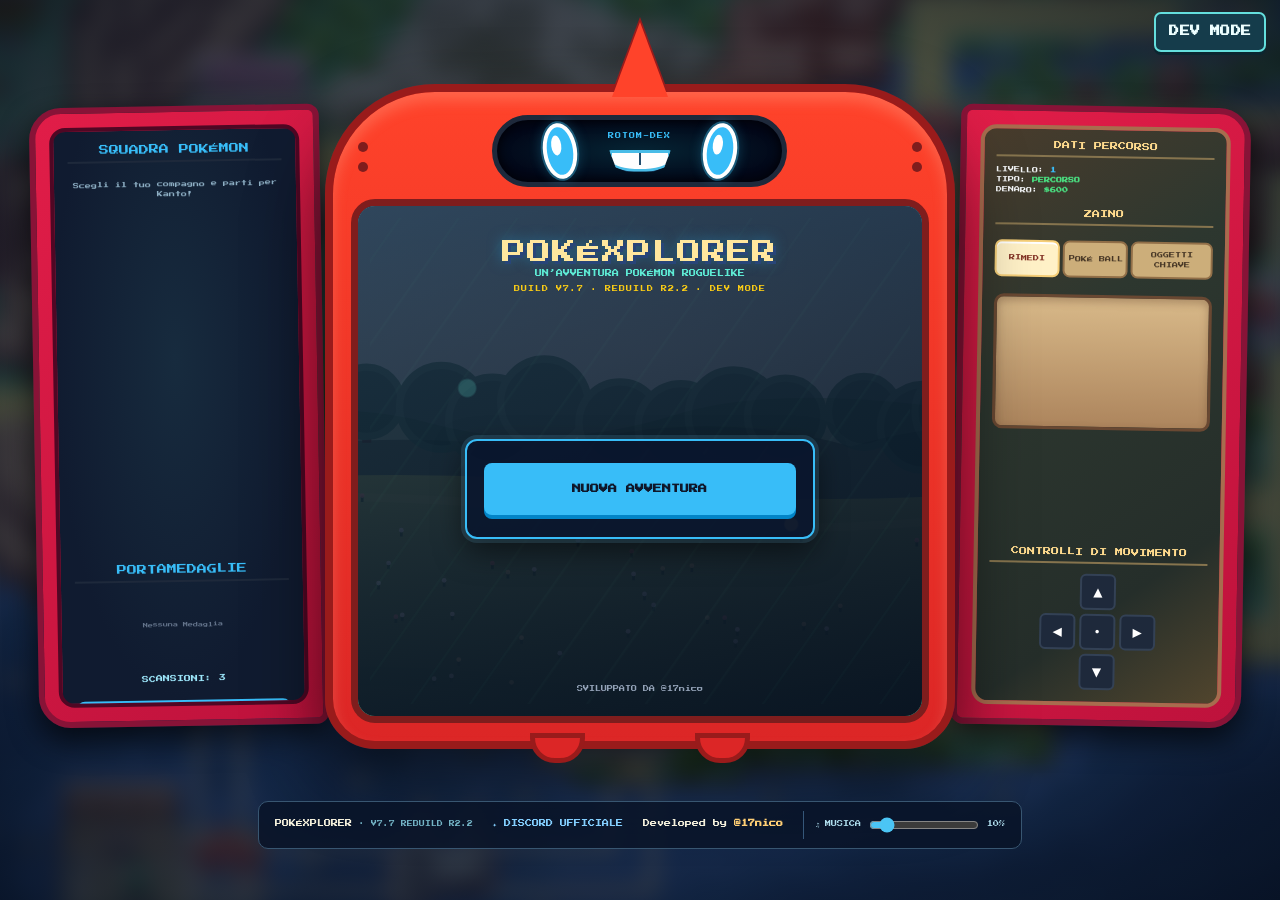
==== commit 2d8f444b: "Pubblicazione nuova build Pokexplorer" ====
--- a/index.html
+++ b/index.html
@@ -3,16 +3,63 @@
 <head>
   <meta charset="UTF-8">
   <meta name="viewport" content="width=device-width, initial-scale=1.0">
-  <title>Pokéxplorer</title>
+  <title>Pokéxplorer — V7.7 Rebuild R2.2 DEV</title>
   <meta name="theme-color" content="#fc4235">
   <meta name="description" content="Pokéxplorer — un’avventura Pokémon roguelike in beta.">
   <link rel="icon" href="assets/favicon.svg" type="image/svg+xml">
   <link rel="preconnect" href="https://fonts.googleapis.com">
   <link rel="preconnect" href="https://fonts.gstatic.com" crossorigin>
   <link href="https://fonts.googleapis.com/css2?family=Press+Start+2P&display=swap" rel="stylesheet">
-  <link rel="stylesheet" href="style.css">
+  <link id="pokex-stylesheet" rel="stylesheet" href="style.css">
+  <!-- Critical rules deliberately inline: a broken/partial ZIP extraction must never
+       reveal the Game Over overlay or masquerade as a valid Nuzlocke defeat. -->
+  <style>
+    .hidden, [hidden] { display:none !important; }
+    #pokex-extraction-warning:not([hidden]) { display:flex !important; }
+    #pokex-extraction-warning { position:fixed;inset:0;z-index:2147483647;
+      align-items:center;justify-content:center;box-sizing:border-box;padding:22px;
+      background:#071225;color:#e7f4ff;font:16px/1.6 system-ui,Arial,sans-serif; }
+    #pokex-extraction-warning .warning-card { box-sizing:border-box;
+      width:min(660px,100%);padding:28px;border:2px solid #39b6ee;
+      border-radius:16px;background:#101f35;box-shadow:0 16px 48px #0009; }
+    #pokex-extraction-warning h1 { font-size:25px;margin:0 0 14px;color:#ffdd79; }
+    #pokex-extraction-warning p { margin:10px 0; }
+    #pokex-extraction-warning code { color:#9ce8ff;overflow-wrap:anywhere; }
+  </style>
 </head>
 <body>
+<!-- Standalone recovery screen: intentionally has no dependency on external CSS/JS. -->
+<section id="pokex-extraction-warning" hidden role="alertdialog" aria-modal="true"
+         aria-label="File del gioco non caricati">
+  <div class="warning-card">
+    <h1>⚠️ Il gioco non è stato caricato</h1>
+    <p>Non è una sconfitta Nuzlocke. Mancano alcuni file necessari al funzionamento di Pokéxplorer.</p>
+    <p><strong>Come risolvere:</strong> chiudi questa scheda. Sul file ZIP fai clic destro →
+    <strong>Estrai tutto...</strong> (oppure <strong>Estrai qui</strong> con 7-Zip).
+    Entra nella cartella estratta e apri <code>Game/index.html</code>.</p>
+    <p><strong>Non aprire</strong> <code>index.html</code> direttamente dalla finestra dello ZIP:
+    Windows potrebbe estrarre temporaneamente solo quel file, senza stili e script.</p>
+    <p id="pokex-extraction-diagnostic" style="color:#91a9c3;font-size:13px"></p>
+  </div>
+</section>
+
+<!-- DEV MODE is unlocked locally with a 4-digit code; no URL parameter required. -->
+<button id="dev-mode-trigger" type="button" aria-pressed="false" aria-haspopup="dialog" aria-controls="dev-code-overlay">DEV MODE</button>
+<section id="dev-code-overlay" class="hidden" role="dialog" aria-modal="true" aria-labelledby="dev-code-title">
+  <form id="dev-code-form" class="dev-code-card" autocomplete="off">
+    <h2 id="dev-code-title">DEV MODE</h2>
+    <p id="dev-code-description">Inserisci il codice di accesso a 4 cifre.</p>
+    <label for="dev-access-code">CODICE</label>
+    <input id="dev-access-code" type="password" inputmode="numeric" pattern="[0-9]{4}" maxlength="4"
+           autocomplete="off" spellcheck="false" required aria-describedby="dev-code-error">
+    <p id="dev-code-error" class="dev-code-error" role="status" aria-live="polite"></p>
+    <div class="dev-code-actions">
+      <button id="dev-code-cancel" type="button">ANNULLA</button>
+      <button id="dev-code-confirm" type="submit">SBLOCCA</button>
+    </div>
+    <p class="dev-code-note">Sblocco per la sessione corrente. Oggetti DEV nello Zaino → Rimedi.</p>
+  </form>
+</section>
 
 <div id="rotom-container" class="wings-open">
 
@@ -26,6 +73,7 @@
         <div id="party-action-title" class="party-action-title">POKÉMON</div>
         <button type="button" id="party-info-action">INFO POKÉMON</button>
         <button type="button" id="party-move-action">SPOSTA POKÉMON</button>
+        <button type="button" id="party-lead-action">IMPOSTA ATTIVO</button>
         <button type="button" id="party-send-action" class="hidden">MANDA IN CAMPO</button>
         <button type="button" id="party-close-action">CHIUDI</button>
         <div id="party-move-hint" class="hidden">Seleziona un altro Pokémon occupato.</div>
@@ -38,6 +86,12 @@
 
       <div id="radar-charge-count" role="status" aria-live="polite">SCANSIONI: 3</div>
       <button class="btn-nav" id="btn-scan-radar" style="margin-top:auto;">RADAR SCAN</button>
+      <section id="developer-panel" class="developer-panel hidden" aria-label="Strumenti sviluppatore">
+        <h3>DEV MODE · ATTIVA</h3>
+        <p class="dev-status-text">999 Caramelle Rare e 999 Caramelle d’Oro nello zaino. Livelli fino a 100 senza limite medaglie.</p>
+        <button type="button" id="dev-radar">RADAR ∞</button>
+        <button type="button" id="dev-capture">CATTURA GARANTITA ON/OFF</button>
+      </section>
     </div>
   </div>
 
@@ -64,6 +118,7 @@
           <div style="margin-top:10px;">
             <div class="logo-title">POKÉXPLORER</div>
             <div style="font-size:7px; color:#5eead4; margin-top:6px;">UN’AVVENTURA POKÉMON ROGUELIKE</div>
+            <div id="build-version" style="font-size:6px; color:#facc15; margin-top:9px; letter-spacing:1px;">BUILD V7.7 · REBUILD R2.2 · DEV MODE</div>
           </div>
           <div class="menu-card">
             <button class="btn-nav" id="btn-start-game">NUOVA AVVENTURA</button>
@@ -103,6 +158,11 @@
         <!-- STARTER SELECTION OVERLAY -->
         <div id="starter-scene-overlay" class="hidden">
           <div style="font-size:9px; color:#38bdf8; margin-top:5px;">SCEGLI IL TUO POKÉMON</div>
+          <div class="trainer-choice" role="group" aria-label="Scegli il tuo personaggio">
+            <span>IL TUO PERSONAGGIO</span>
+            <button id="choose-male" type="button" class="selected" aria-pressed="true">RAGAZZO</button>
+            <button id="choose-female" type="button" aria-pressed="false">RAGAZZA</button>
+          </div>
           <div class="briefcase-container" role="group" aria-label="Valigetta con tre Poké Ball">
             <div class="briefcase-lid"><span class="briefcase-brand">PROFESSOR OAK · POKÉMON INIZIALI</span><span class="briefcase-lid-symbol">POKÉMON</span></div>
             <div class="briefcase-inner" id="briefcase-balls"></div>
@@ -134,8 +194,24 @@
             <button class="btn-nav" id="buy-potion-btn" style="background:#4ade80; color:#0f172a; box-shadow:0 4px 0 #16a34a;">Pozione x1 ($150)</button>
             <button class="btn-nav" id="buy-elixir-btn" style="background:#a78bfa;color:#142031;box-shadow:0 4px 0 #6d28d9;">Elisir x1 ($400)</button>
             <button class="btn-nav" id="buy-radar-btn" style="background:#38bdf8;color:#142031;box-shadow:0 4px 0 #0284c7;">Radar Scan +1 ($2.000)</button>
-            <button class="btn-nav" id="buy-rod-btn" style="background:#f59e0b; color:#0f172a; box-shadow:0 4px 0 #b45309;">Canna da Pesca ($500)</button>
             <button class="btn-nav" id="close-market-btn" style="background:#64748b; box-shadow:0 4px 0 #334155; margin-top:4px;">ESCI DAL NEGOZIO</button>
+          </div>
+          <div class="mart-display-props" aria-hidden="true">
+            <span class="mart-pokeball"></span><span class="mart-potion"></span>
+            <span class="mart-pokeball"></span><span class="mart-elixir"></span>
+            <span class="mart-pokeball"></span><span class="mart-potion"></span>
+          </div>
+        </div>
+
+        <!-- Gym entrance confirmation: no battles or queues committed until YES. -->
+        <div id="gym-entry-confirm" class="hidden gba-dialog-overlay" role="dialog" aria-modal="true" aria-labelledby="gym-entry-heading">
+          <div class="gba-dialog-card">
+            <h2 id="gym-entry-heading">SFIDA IN PALESTRA</h2>
+            <p id="gym-entry-text">Vuoi iniziare la sfida?</p>
+            <div class="gba-dialog-actions">
+              <button type="button" id="gym-entry-yes" class="btn-nav">INIZIA SFIDA</button>
+              <button type="button" id="gym-entry-no" class="btn-nav">ANNULLA</button>
+            </div>
           </div>
         </div>
 
@@ -239,7 +315,7 @@
             <!-- Piattaforma e Sprite Nemico (Corretto allineamento) -->
             <div class="battle-platform-gba enemy-platform-gba"></div>
             <img id="enemy-trainer-sprite" class="poke-sprite-gba trainer-throw-anim hidden" src="" alt="Allenatore avversario">
-            <div id="player-trainer-sprite" role="img" aria-label="Red, visto di spalle" class="poke-sprite-gba player-trainer-gba hidden"></div>
+            <div id="player-trainer-sprite" role="img" aria-label="Allenatore visto di spalle" class="poke-sprite-gba player-trainer-gba hidden"></div>
             <div id="battle-throw-ball" class="throw-ball" aria-hidden="true"></div>
             <div id="capture-ball" class="capture-ball" aria-hidden="true"></div>
             <div id="capture-smoke" class="capture-smoke" aria-hidden="true"></div>
@@ -368,7 +444,7 @@
 </div>
 
 <footer class="poke-site-footer" aria-label="Informazioni Pokéxplorer">
-  <span>POKÉXPLORER <small>· BETA</small></span>
+  <span>POKÉXPLORER <small>· V7.7 REBUILD R2.2</small></span>
   <a href="https://discord.gg/qNGscTEYHM" target="_blank" rel="noopener noreferrer" aria-label="Discord ufficiale di Pokéxplorer">✦ DISCORD UFFICIALE</a>
   <span>Developed by <strong>@17nico</strong></span>
   <div class="music-controls" role="group" aria-label="Volume musica di sottofondo">
@@ -379,6 +455,24 @@
   </div>
 </footer>
 
+<!-- Verify boot resources rather than showing an unstyled Game Over when ZIP is opened directly. -->
+<script>
+window.addEventListener('load', function () {
+  const css = document.getElementById('pokex-stylesheet');
+  const shell = document.getElementById('rotom-container');
+  const styleLoaded = !!(css && css.sheet) &&
+    !!shell && getComputedStyle(shell).position === 'relative';
+  const engineLoaded = !!(window.game && typeof window.game.returnToMainMenu === 'function');
+  if (!styleLoaded || !engineLoaded) {
+    const warning = document.getElementById('pokex-extraction-warning');
+    document.getElementById('pokex-extraction-diagnostic').textContent =
+      'Diagnostica: stile ' + (styleLoaded ? 'OK' : 'mancante') +
+      ', motore ' + (engineLoaded ? 'OK' : 'mancante') + '.';
+    warning.hidden = false;
+  }
+});
+</script>
+
 <!-- Audio locale: nessun servizio esterno, avvio al primo gesto se il browser blocca autoplay. -->
 <audio id="pokexplorer-background-music" src="assets/audio/pokexplorer_bg_music.mp3" preload="metadata" loop aria-label="Musica di sottofondo Pokéxplorer"></audio>
 
--- a/style.css
+++ b/style.css
@@ -1377,11 +1377,11 @@
 #battle-stage .hud-card-gba {max-width:50%;}
 #capture-ball.compositor-ball.capture-waiting{filter:drop-shadow(0 0 9px #fcf2b5)}
 /* Touch access / responsive arrangement: sidebars are no longer superimposed over the battlefield. */
-@media (max-width:1190px){
+@media (max-width:1279px){
   #rotom-container.wings-open .rotom-wing-left{transform:translate(calc(-50% - 400px),-50%) scale(.85)}
   #rotom-container.wings-open .rotom-wing-right{transform:translate(calc(-50% + 400px),-50%) scale(.85)}
 }
-@media (max-width:1020px){
+@media (max-width:1279px){
   html{height:auto}
   body{min-height:100dvh;overflow-y:auto;align-items:flex-start;padding:28px 8px 18px}
   #rotom-container,#rotom-container.wings-open{
@@ -1455,7 +1455,7 @@
 .rotom-wing-left .team-slot .team-hp-text{grid-column:2;grid-row:3;text-align:right;align-self:center;font-size:6px}
 .rotom-wing-left .team-slot.empty .team-slot-empty{grid-column:1 / 3;grid-row:1 / 4;height:100%;}
 .rotom-wing-left .team-slot.empty .team-hp-bg,.rotom-wing-left .team-slot.empty .team-hp-text{display:none}
-@media(max-width:1020px){
+@media(max-width:1279px){
   .rotom-wing-left #team-grid.team-grid-2x3{height:330px!important;}
   .rotom-wing-left .wing-screen{min-height:500px}
 }
@@ -1499,7 +1499,7 @@
 #item-target-cancel{pointer-events:auto;padding:9px;border:2px solid #8b6437;background:#233a4b;color:#fff7d7;font:7px 'Press Start 2P',monospace;border-radius:5px;cursor:pointer}
 #team-grid .team-slot.item-target-valid{border-color:#f1c96b!important;box-shadow:0 0 9px #f6ca63!important;cursor:pointer}
 #team-grid .team-slot.item-target-invalid{opacity:.5}
-@media(max-width:1020px){
+@media(max-width:1279px){
  body{justify-content:flex-start!important}
  .poke-site-footer{margin:12px 4px 10px;font-size:6px;gap:10px}
  #item-target-prompt{top:24%}
@@ -1514,7 +1514,7 @@
 
 /* D-pad touch flottante: sempre raggiungibile senza scorrimento della pagina. */
 #mobile-dpad{display:none;}
-@media(max-width:1020px){
+@media(max-width:1279px){
   #mobile-dpad{
     display:grid;position:absolute;right:clamp(7px,2.4vw,17px);bottom:clamp(8px,2.5vw,18px);
     grid-template:repeat(3,44px)/repeat(3,44px);gap:2px;
@@ -1558,8 +1558,8 @@
   #mobile-dpad{grid-template:repeat(3,36px)/repeat(3,36px);}
   #mobile-dpad .mobile-dpad-key{width:36px;height:36px;}
 }
-@media(min-width:1021px){#mobile-dpad{display:none!important;}}
-@media(max-width:1020px){.rotom-wing-right .panel-hdr:has(+ .dpad-container){display:none!important;}}
+@media(min-width:1280px){#mobile-dpad{display:none!important;}}
+@media(max-width:1279px){.rotom-wing-right .panel-hdr:has(+ .dpad-container){display:none!important;}}
 
 /* V7.4: azioni sulla squadra e scheda Pokémon */
 .rotom-wing-left .wing-screen{position:relative}
@@ -1594,12 +1594,12 @@
 .pokemon-info-footnote{margin-top:12px;color:#45606b;font:6px/1.7 'Press Start 2P',monospace}
 @media(max-width:620px){#pokemon-info-overlay{inset:0;padding:4px}.pokemon-info-card{padding:10px 8px}.pokemon-info-hero img{width:72px;height:72px}.pokemon-info-header h2{font-size:8px}.pokemon-info-hero span{font-size:6px}.pokemon-info-stats{gap:4px}.pokemon-info-stat{font-size:6px}}
 
-@media(max-width:1020px){
+@media(max-width:1279px){
  .rotom-wing-left .party-action-menu{position:sticky;bottom:8px;z-index:40;}
 }
 
 .item-target-mobile-list{display:none}
-@media(max-width:1020px){
+@media(max-width:1279px){
  .item-target-box{pointer-events:auto}
  .item-target-mobile-list{display:grid;grid-template-columns:repeat(2,minmax(0,1fr));gap:5px;margin:8px 0}
  .item-target-mobile-pokemon{padding:8px 3px;background:#fce5b9;border:2px solid #916539;border-radius:5px;color:#233b4c;font:6px/1.7 'Press Start 2P',monospace;min-height:42px;cursor:pointer}
@@ -1648,3 +1648,216 @@
  overflow:hidden!important;clip:rect(0,0,0,0)!important;white-space:nowrap!important;border:0!important;}
 @media(max-width:620px){.music-controls{border-left:0;padding-left:0;gap:7px;width:100%;}
   .music-controls input[type="range"]{width:clamp(90px,32vw,150px);}}
+
+/* F1: functional progression indicators only; original V7.7 visuals preserved. */
+#party-progression-status {font-size:10px;font-weight:700;letter-spacing:.04em;text-align:center;padding:3px 2px;color:inherit;}
+.team-slot.locked {opacity:.45;filter:grayscale(1);cursor:not-allowed;}
+.team-slot.locked .slot-top {justify-content:center;font-size:10px;}
+
+/* V7.7 REBUILD F2–F4: scoped GBA design, no dungeon terrain/layout changes. */
+:root { --gba-ink:#22344b; --gba-paper:#fff8db; --gba-accent:#3d7397; --gba-border:#72533c; --gba-soft:#e8d8af; }
+button:focus-visible, [role="button"]:focus-visible {outline:3px solid #ffdf7d!important;outline-offset:3px;}
+.gba-dialog-overlay {position:absolute;inset:0;z-index:145;display:flex;justify-content:center;align-items:center;
+ padding:15px;background:rgba(9,19,37,.85);}
+.gba-dialog-overlay.hidden {display:none!important;}
+.gba-dialog-card {width:min(94%,415px);background:var(--gba-paper);color:var(--gba-ink);
+ border:5px solid var(--gba-border);box-shadow:inset 0 0 0 3px #f8eacb, 0 0 0 3px #dcae66, 0 10px 0 #08172d;
+ padding:16px 13px;font:8px/1.85 'Press Start 2P',monospace;text-align:center;}
+.gba-dialog-card h2{font-size:10px;margin-bottom:13px;color:#225578;}
+.gba-dialog-card p{font-size:8px;line-height:1.8;}
+.gba-dialog-actions{display:flex;justify-content:center;gap:12px;flex-wrap:wrap;margin-top:20px;}
+.gba-dialog-actions .btn-nav {min-height:42px;min-width:125px;max-width:100%;padding:10px;
+ font:7px 'Press Start 2P',monospace!important;border-radius:4px!important;
+ border:3px solid #355772;background:#d4e4ed;color:#173049;box-shadow:0 3px 0 #263c55;}
+#gym-entry-no {background:#f8e7ce;border-color:#9d704f;}
+.trainer-choice {display:flex;gap:6px;flex-wrap:wrap;align-items:center;justify-content:center;
+ color:#f9edcf;font:6px/1.6 'Press Start 2P',monospace;margin:5px auto 8px;z-index:16;}
+.trainer-choice span {display:block;width:100%;text-align:center;font-size:6px;}
+.trainer-choice button {background:#edf1e9;color:#28415a;border:3px solid #748da1;
+ font:7px/1.4 'Press Start 2P',monospace;min-height:32px;padding:7px 10px;cursor:pointer;}
+.trainer-choice button.selected,.trainer-choice button[aria-pressed="true"]{background:#ffdc83;
+ border-color:#d87c45;box-shadow:0 3px 0 #8e5431;}
+.developer-panel{background:#151f28;border:2px dashed #ffb24d;padding:7px;margin-top:8px;
+ display:flex;flex-direction:column;gap:5px;}
+.developer-panel.hidden{display:none!important;}
+.developer-panel h3{font:7px/1.5 'Press Start 2P',monospace;color:#ffde83;}
+.developer-panel button{padding:8px 4px;border:2px solid #d69c48;background:#363b33;color:#fff3bf;
+ font:6px/1.5 'Press Start 2P',monospace;cursor:pointer;}
+/* The sprite animates across the tile only when a valid logical step occurred.
+   The terrain stays grid-aligned; interpolated sprite doesn't change collisions. */
+@keyframes player-tile-arrive{
+  from{translate:var(--walk-offset-x,0) var(--walk-offset-y,0)}
+  to{translate:0px 0px}
+}
+#dungeon-grid-board .grid-cell .player-avatar.walk-arrival{
+ animation:player-tile-arrive 170ms linear both!important;z-index:40!important;
+ will-change:translate;}
+#dungeon-grid-board .grid-cell .player-avatar.girl-local-sprite{
+ display:block!important;position:absolute!important;left:50%!important;top:50%!important;
+ width:32px!important;height:40px!important;transform:translate(-50%,-61%) scale(1.18)!important;
+ background-repeat:no-repeat!important;background-position:center bottom!important;
+ background-size:32px 40px!important;image-rendering:pixelated!important;
+ filter:drop-shadow(0px 2px 1px #081329)!important;
+}
+#dungeon-grid-board .grid-cell .player-avatar.girl-local-sprite.local-fishing-sprite {
+ height:48px!important;background-size:32px 48px!important;
+ transform:translate(-50%,-65%) scale(1.12)!important;
+}
+#battle-stage #player-trainer-sprite.female-trainer {background-size:contain!important;
+ background-repeat:no-repeat!important;background-position:center bottom!important;
+ image-rendering:pixelated!important;}
+/* Squad GBA: clear focus, badges and readable HP; preserves existing RotomDex geometry. */
+#team-grid .team-slot{border-radius:5px!important;border-width:3px!important;min-height:58px;
+ box-shadow:inset 2px 2px 0 #ffffff36,2px 2px 0 #061627!important;}
+#team-grid .team-slot:focus-visible{z-index:8;}
+#team-grid .team-slot.active{border-color:#ffe18e!important;
+ box-shadow:inset 0 0 0 2px #fff3b14d,0 0 0 2px #d9a958!important;}
+#team-grid .team-slot.locked {opacity:.56;filter:grayscale(.7);background:#26334a!important;}
+#team-grid .team-slot.locked .slot-top {font-size:6px!important;letter-spacing:0;line-height:1.4;}
+#party-progression-status {padding:7px 4px!important;margin:1px 0 6px;
+ color:#ffecba!important;background:#213a52;border:2px solid #7da5bb;font:7px/1.5 'Press Start 2P',monospace!important;}
+.rotom-wing-right .bag-item{border-radius:4px!important;border-color:#876b48;
+ background:#f3e6c4!important;color:#263b55!important;box-shadow:inset 0 0 0 2px #fff8e8;}
+.rotom-wing-right .bag-item:disabled{background:#d7c9a8!important;opacity:.7;}
+.rotom-wing-right .bag-item:focus-visible{outline-color:#ffdd8e!important;}
+.rotom-wing-right .bag-rod{font-size:7px!important;line-height:1.65;padding:7px!important;
+ border:2px solid #a68b5f;background:#f3e6c4;color:#263b55;}
+/* Market: pixel-art interior drawn as layered tile strips and shelving. No external graphic dependency. */
+#pokemart-overlay{background-color:#d1b289!important;
+ background-image:repeating-linear-gradient(90deg,#d0b68d 0 22px,#c5a77c 23px 25px),
+  linear-gradient(#f7e9c2 0 38%,#b57c57 39% 43%,#e3c998 44% 100%)!important;
+ isolation:isolate;}
+#pokemart-overlay::before{content:"";position:absolute;top:7%;left:7%;right:7%;height:20%;
+ background:repeating-linear-gradient(90deg,#825137 0 7px,#c9985e 8px 42px,#825137 43px 48px);
+ border:6px solid #6d4b34;box-shadow:0 9px 0 #e1bd83,0 16px 0 #84543b;z-index:0;opacity:.7;pointer-events:none;}
+#pokemart-overlay::after{content:"";position:absolute;bottom:7%;left:4%;right:4%;height:15%;
+ background:repeating-linear-gradient(90deg,#bf9468 0 34px,#c9a174 35px 38px);
+ border:5px solid #865936;z-index:0;pointer-events:none;opacity:.9;}
+#pokemart-overlay>*{position:relative;z-index:1;}
+#pokemart-overlay>div:nth-child(2){background:#fff4d5!important;border:4px solid #8c5d3c!important;
+ border-radius:5px!important;box-shadow:inset 0 0 0 3px #f7dcb0,0 6px 0 #4c362c;}
+#pokemart-overlay>div:nth-child(2)>div:first-child{color:#324b5e!important;}
+#pokemart-overlay .btn-nav{border-radius:3px!important;font-size:7px!important;min-height:36px;
+ border:2px solid #654b3e;box-shadow:inset 1px 1px 0 #fff8cfaa,0 3px 0 #48362e!important;}
+/* Battle: rectangular FRLG-style HUD and reliable pixel-art clipping. */
+#battle-stage .hud-card-gba{border-radius:7px 13px 7px 13px!important;
+ border:3px solid #6c5442!important;background:#fff8df!important;
+ color:#18334c!important;box-shadow:inset 0 0 0 3px #edddb8,3px 5px 0 #2a3440a8!important;}
+#battle-stage .hud-mon-header-gba{font-size:8px;letter-spacing:0;}
+#battle-stage .hud-hp-badge{color:#e1ad47!important;text-shadow:1px 1px #7b633a;}
+#battle-stage #player-sprite,#battle-stage #enemy-sprite {object-fit:contain;image-rendering:pixelated;
+ filter:drop-shadow(0 3px 1px #24384a73);}
+#battle-stage #battle-throw-ball {image-rendering:pixelated;}
+#discovery-notice{max-width:96%;white-space:normal;text-align:center;line-height:1.75;
+ font-size:clamp(7px,1vw,10px)!important;}
+#exp-log-bar{min-height:30px!important;}
+#exp-log-bar #log-status-text{line-height:1.65!important;}
+@media(max-width:620px){
+ .trainer-choice{gap:5px;margin:0 auto 4px;}
+ .trainer-choice button{font-size:6px;padding:5px 8px;min-height:30px;}
+ .gba-dialog-card{padding:13px 9px;max-height:83dvh;overflow:auto;}
+ .gba-dialog-card h2{font-size:9px;}
+ .gba-dialog-card p{font-size:7px;}
+ .gba-dialog-actions .btn-nav{min-height:42px;font-size:7px!important;}
+ #pokemart-overlay>div:nth-child(2){max-height:82dvh;overflow:auto;}
+ #team-grid .team-slot{min-height:47px;}
+ #discovery-notice{font-size:7px!important;}
+}
+@media(prefers-reduced-motion:reduce){
+ #dungeon-grid-board .grid-cell .player-avatar.walk-arrival,
+ #battle-stage #player-trainer-sprite,.rotom-eye-ball,.rotom-eye-ball::after{
+  animation:none!important;transition:none!important;
+ }
+}
+/* From tablet to mid-size desktop, stacked wings avoid occluding the map or menus. */
+#mobile-dpad .mobile-dpad-key{touch-action:none;user-select:none;-webkit-user-select:none;}
+/* Rotom emotions: irregular, event-based expressions, not a fixed wink cadence. */
+.rotom-face .rotom-eye-ball.rotom-expression{animation:none!important;transition:scale 100ms steps(2,end)!important;}
+.rotom-face .rotom-eye-ball.rotom-expression.rotom-closed {scale:1 .08!important;}
+.rotom-face .rotom-eye-ball.rotom-expression.rotom-looking-left::after{
+ animation:none!important;transform:translateX(-7px)!important;}
+.rotom-face .rotom-eye-ball.rotom-expression.rotom-looking-right::after{
+ animation:none!important;transform:translateX(7px)!important;}
+@media(prefers-reduced-motion:reduce){
+ .rotom-face .rotom-eye-ball.rotom-expression{transition:none!important;}
+}
+
+/* Pokémarket inventory display: crisp CSS pixel-art props, no network images. */
+#pokemart-overlay .mart-display-props{
+ position:absolute!important;z-index:1!important;pointer-events:none!important;
+ top:13%;left:11%;right:11%;height:15%;width:auto!important;
+ display:flex;align-items:flex-end;justify-content:space-evenly;
+ padding:2% 2% 0;
+}
+#pokemart-overlay .mart-display-props>span{display:block;flex:none;image-rendering:pixelated;
+ filter:drop-shadow(2px 2px 0 #513a31);position:relative;}
+#pokemart-overlay .mart-display-props .mart-pokeball{
+ width:25px;height:25px;border:3px solid #3b3941;border-radius:50%;
+ background:linear-gradient(to bottom,#f24a36 0 40%,#302d32 40% 55%,#fff2e9 55% 100%);
+}
+#pokemart-overlay .mart-display-props .mart-pokeball::after{
+ content:"";position:absolute;top:33%;left:33%;width:7px;height:7px;background:#fff9f2;
+ border:2px solid #252a34;border-radius:50%;}
+#pokemart-overlay .mart-display-props .mart-potion{
+ width:22px;height:28px;border:3px solid #35465a;border-radius:3px 3px 5px 5px;
+ background:linear-gradient(90deg,#76beeb 0 23%,#c7eff9 23% 42%,#64a1da 42% 80%,#447ec0 80%);
+}
+#pokemart-overlay .mart-display-props .mart-potion::before,
+#pokemart-overlay .mart-display-props .mart-elixir::before{
+ content:"";position:absolute;left:3px;right:3px;top:-9px;height:6px;background:#ebe9dc;border:2px solid #404258;}
+#pokemart-overlay .mart-display-props .mart-elixir{
+ width:20px;height:29px;border:3px solid #44465a;border-radius:3px 3px 6px 6px;
+ background:linear-gradient(90deg,#b97ed9 0 34%,#f0c2ff 34% 55%,#9960c6 55%);
+}
+@media(max-width:420px){
+ #pokemart-overlay .mart-display-props .mart-pokeball{width:19px;height:19px;border-width:2px;}
+ #pokemart-overlay .mart-display-props .mart-pokeball::after{width:5px;height:5px;border-width:1px;}
+ #pokemart-overlay .mart-display-props .mart-potion,
+ #pokemart-overlay .mart-display-props .mart-elixir{width:17px;height:21px;border-width:2px;}
+}
+
+/* Rebuild R2: no idle bobbing, no clipping of an interpolated step.
+   Player sprite stays mounted across map redraws for stable animation timing. */
+#dungeon-grid-board .grid-cell.player-cell {overflow:visible!important;z-index:15!important;}
+#dungeon-grid-board .grid-cell .player-avatar {animation:none!important;}
+#dungeon-grid-board .grid-cell .player-avatar.walk-arrival {
+  animation:player-tile-arrive 170ms linear both!important;
+}
+/* R2 legibility pass: small 5–7px labels were unreadable at native resolution.
+   The pixel font stays intact while action labels are allowed more space. */
+#party-progression-status {font-size:8px!important;line-height:1.65!important;}
+.rotom-wing-left .team-slot .slot-top span:last-child,
+.rotom-wing-left .team-slot .team-hp-text {font-size:7px!important;line-height:1.3!important;}
+#pokemart-overlay .btn-nav {font-size:8px!important;line-height:1.55!important;}
+#pokemart-overlay>div:nth-child(2)>div:first-child {font-size:8px!important;line-height:1.5!important;}
+
+/* R2.2: fixed Dev Mode access and accessible PIN overlay. */
+#dev-mode-trigger{position:fixed;top:12px;right:14px;z-index:1100;
+ min-height:40px;padding:9px 13px;border:2px solid #64dfdd;border-radius:7px;
+ background:#153c4b;color:#edffff;font:700 10px/1.35 'Press Start 2P',monospace;
+ box-shadow:0 3px 0 #0b2630;cursor:pointer;letter-spacing:.2px;}
+#dev-mode-trigger[aria-pressed="true"]{background:#2d5a38;border-color:#87df91;color:#effff0;}
+#dev-mode-trigger:hover{filter:brightness(1.14)}
+#dev-mode-trigger:focus-visible,#dev-code-overlay button:focus-visible,
+#dev-access-code:focus-visible{outline:3px solid #ffdf84;outline-offset:3px}
+#dev-code-overlay{position:fixed;inset:0;z-index:1200;background:rgba(1,9,19,.9);
+ display:flex;align-items:center;justify-content:center;padding:18px;overflow-y:auto;}
+#dev-code-overlay.hidden{display:none!important}
+.dev-code-card{background:#15293d;border:4px solid #f3c567;box-shadow:0 8px 0 #9f6031,0 16px 45px #0009;
+ border-radius:12px;padding:clamp(18px,4vw,30px);width:min(440px,100%);color:#f0f9ff;
+ display:flex;flex-direction:column;gap:15px;text-align:center;}
+.dev-code-card h2{color:#ffe39b;font:14px/1.6 'Press Start 2P',monospace;}
+.dev-code-card p,.dev-code-card label{font:12px/1.7 system-ui,Arial,sans-serif;}
+.dev-code-card label{font-weight:800;letter-spacing:.12em}
+#dev-access-code{width:180px;max-width:100%;align-self:center;padding:11px 12px;
+ background:#f7f1df;border:3px solid #426d88;border-radius:6px;color:#1b2737;
+ font:bold 22px/1.4 monospace;text-align:center;letter-spacing:.35em;}
+.dev-code-error{min-height:22px;color:#ffc2a8;font-weight:700!important;}
+.dev-code-actions{display:flex;gap:10px;justify-content:center;}
+.dev-code-actions button{min-height:44px;padding:10px 12px;flex:1;cursor:pointer;
+ border:2px solid #92724c;border-radius:5px;font:700 11px/1.4 system-ui,Arial,sans-serif;}
+#dev-code-cancel{background:#637587;color:#fff}#dev-code-confirm{background:#f1c661;color:#18232b}
+.dev-code-note{font-size:11px!important;color:#aec9e1!important}
+.dev-status-text{font:10px/1.65 system-ui,Arial,sans-serif;color:#ffdd90;}
+.dev-candy-symbol{font-size:20px;width:27px;text-align:center;flex:none;}
+@media(max-width:600px){#dev-mode-trigger{top:8px;right:8px;min-height:38px;font-size:8px;padding:8px 10px}}
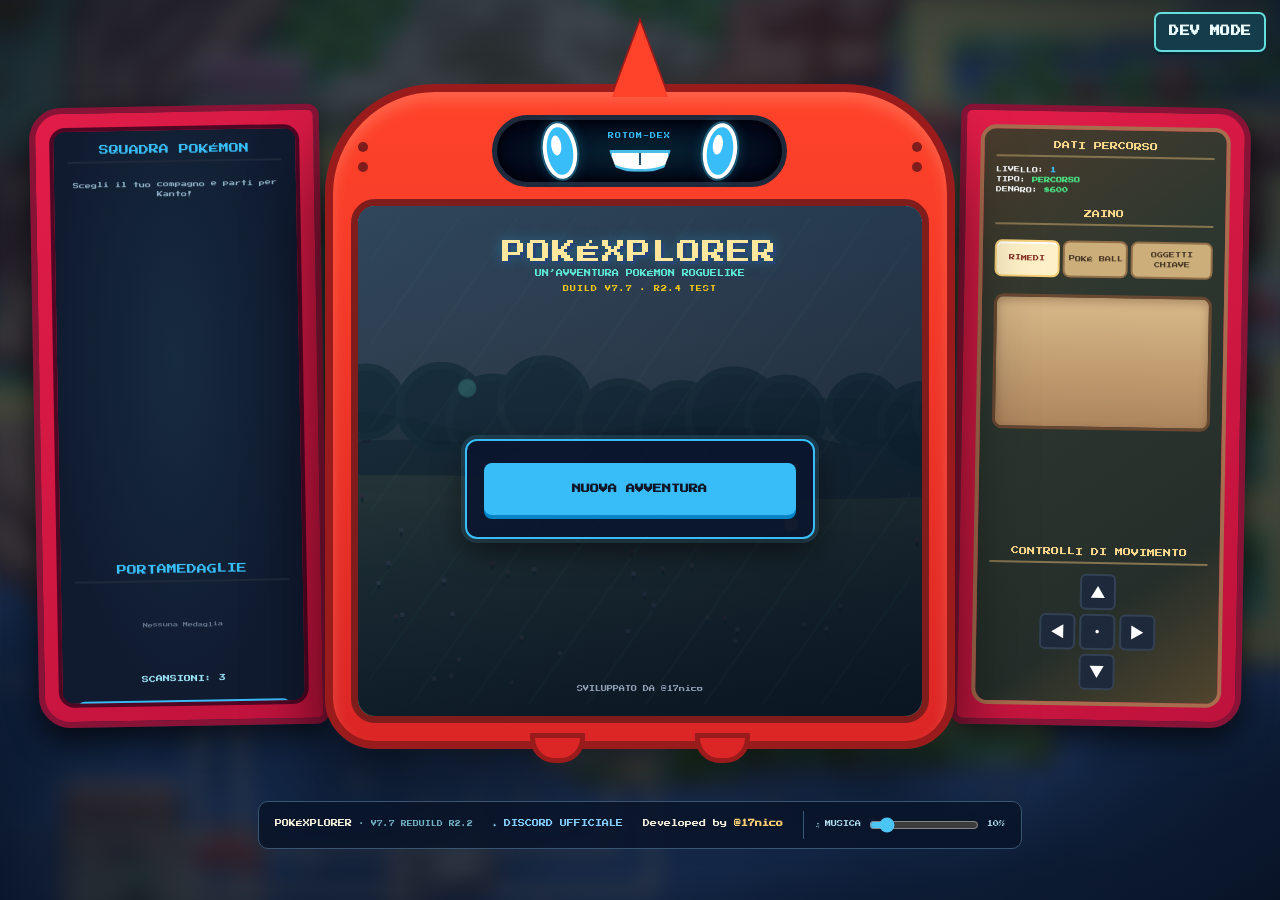
==== commit 563a59c7: "Pokexplorer V7.7 Rebuild R2.2 DEV" ====
--- a/index.html
+++ b/index.html
@@ -91,6 +91,7 @@
         <p class="dev-status-text">999 Caramelle Rare e 999 Caramelle d’Oro nello zaino. Livelli fino a 100 senza limite medaglie.</p>
         <button type="button" id="dev-radar">RADAR ∞</button>
         <button type="button" id="dev-capture">CATTURA GARANTITA ON/OFF</button>
+        <button type="button" id="dev-skip-encounter">SALTA RAID / TRAINER DUNGEON</button>
       </section>
     </div>
   </div>
@@ -118,7 +119,7 @@
           <div style="margin-top:10px;">
             <div class="logo-title">POKÉXPLORER</div>
             <div style="font-size:7px; color:#5eead4; margin-top:6px;">UN’AVVENTURA POKÉMON ROGUELIKE</div>
-            <div id="build-version" style="font-size:6px; color:#facc15; margin-top:9px; letter-spacing:1px;">BUILD V7.7 · REBUILD R2.2 · DEV MODE</div>
+            <div id="build-version" style="font-size:6px; color:#facc15; margin-top:9px; letter-spacing:1px;">BUILD V7.7 · R2.4 TEST</div>
           </div>
           <div class="menu-card">
             <button class="btn-nav" id="btn-start-game">NUOVA AVVENTURA</button>
@@ -190,6 +191,11 @@
           <div style="font-size:9px; color:#f59e0b; margin-bottom:8px;">POKÉMARKET</div>
           <div style="background:#0f172a; border:3px solid #38bdf8; border-radius:12px; padding:12px; width:100%; max-width:400px; display:flex; flex-direction:column; gap:8px; text-align:center;">
             <div style="font-size:6px; color:#f8fafc; line-height:1.4;">Benvenuto al Negozio! Acquista strumenti utili:</div>
+            <div class="mart-clerk-scene" aria-label="Commesso Pokémon con assistente Kecleon">
+              <div class="mart-clerk-portrait" role="img" aria-label="Commesso del Pokémarket"><span class="mart-clerk-hair"></span><span class="mart-clerk-face"></span><span class="mart-clerk-uniform"></span></div>
+              <div class="mart-clerk-dialogue"><strong>COMMESSO</strong><span>Benvenuto! Il mio Kecleon ti aiuterà a scegliere gli strumenti.</span></div>
+              <img class="mart-kecleon" src="https://raw.githubusercontent.com/PokeAPI/sprites/master/sprites/pokemon/352.png" onerror="this.onerror=null;this.style.display='none';this.parentElement.classList.add('kecleon-offline')" alt="Kecleon, assistente del negozio" loading="lazy">
+            </div>
             <button class="btn-nav" id="buy-pokeball-btn" style="background:#ef4444; box-shadow:0 4px 0 #991b1b;">Poké Ball x1 ($200)</button>
             <button class="btn-nav" id="buy-potion-btn" style="background:#4ade80; color:#0f172a; box-shadow:0 4px 0 #16a34a;">Pozione x1 ($150)</button>
             <button class="btn-nav" id="buy-elixir-btn" style="background:#a78bfa;color:#142031;box-shadow:0 4px 0 #6d28d9;">Elisir x1 ($400)</button>
@@ -284,9 +290,9 @@
           <div id="dungeon-grid-board"></div>
           <!-- Comandi touch: visibili sopra la mappa su smartphone e tablet. -->
           <nav id="mobile-dpad" aria-label="Comandi di movimento su schermo">
-            <span></span><button type="button" class="mobile-dpad-key" data-move="up" aria-label="Vai in alto">▲</button><span></span>
-            <button type="button" class="mobile-dpad-key" data-move="left" aria-label="Vai a sinistra">◀</button><span class="mobile-dpad-center" aria-hidden="true"></span><button type="button" class="mobile-dpad-key" data-move="right" aria-label="Vai a destra">▶</button>
-            <span></span><button type="button" class="mobile-dpad-key" data-move="down" aria-label="Vai in basso">▼</button><span></span>
+            <span></span><button type="button" class="mobile-dpad-key" data-move="up" aria-label="Vai in alto"><span class="dpad-arrow arrow-up" aria-hidden="true"></span></button><span></span>
+            <button type="button" class="mobile-dpad-key" data-move="left" aria-label="Vai a sinistra"><span class="dpad-arrow arrow-left" aria-hidden="true"></span></button><span class="mobile-dpad-center" aria-hidden="true"></span><button type="button" class="mobile-dpad-key" data-move="right" aria-label="Vai a destra"><span class="dpad-arrow arrow-right" aria-hidden="true"></span></button>
+            <span></span><button type="button" class="mobile-dpad-key" data-move="down" aria-label="Vai in basso"><span class="dpad-arrow arrow-down" aria-hidden="true"></span></button><span></span>
           </nav>
         </div>
 
@@ -362,6 +368,7 @@
           <div id="panel-main-actions" class="grid-2x2">
             <button class="act-btn" id="btn-act-fight">LOTTA</button>
             <button class="act-btn" id="btn-act-run">FUGA</button>
+            <button class="act-btn" id="btn-act-switch" type="button">POKÉMON</button>
           </div>
           <div id="panel-move-actions" class="grid-2x2 hidden"></div>
           <div id="panel-team-actions" class="battle-panel-hint hidden"></div>
@@ -434,9 +441,9 @@
 
       <div class="panel-hdr" style="margin-top:auto;">CONTROLLI DI MOVIMENTO</div>
       <div class="dpad-container">
-        <div></div><button type="button" class="btn-dpad" id="btn-dpad-up" aria-label="Sposta in alto">▲</button><div></div>
-        <button type="button" class="btn-dpad" id="btn-dpad-left" aria-label="Sposta a sinistra">◀</button><div class="btn-dpad">•</div><button type="button" class="btn-dpad" id="btn-dpad-right" aria-label="Sposta a destra">▶</button>
-        <div></div><button type="button" class="btn-dpad" id="btn-dpad-down" aria-label="Sposta in basso">▼</button><div></div>
+        <div></div><button type="button" class="btn-dpad" id="btn-dpad-up" aria-label="Sposta in alto"><span class="dpad-arrow arrow-up" aria-hidden="true"></span></button><div></div>
+        <button type="button" class="btn-dpad" id="btn-dpad-left" aria-label="Sposta a sinistra"><span class="dpad-arrow arrow-left" aria-hidden="true"></span></button><div class="btn-dpad">•</div><button type="button" class="btn-dpad" id="btn-dpad-right" aria-label="Sposta a destra"><span class="dpad-arrow arrow-right" aria-hidden="true"></span></button>
+        <div></div><button type="button" class="btn-dpad" id="btn-dpad-down" aria-label="Sposta in basso"><span class="dpad-arrow arrow-down" aria-hidden="true"></span></button><div></div>
       </div>
     </div>
   </div>
--- a/style.css
+++ b/style.css
@@ -1861,3 +1861,49 @@
 .dev-status-text{font:10px/1.65 system-ui,Arial,sans-serif;color:#ffdd90;}
 .dev-candy-symbol{font-size:20px;width:27px;text-align:center;flex:none;}
 @media(max-width:600px){#dev-mode-trigger{top:8px;right:8px;min-height:38px;font-size:8px;padding:8px 10px}}
+
+/* R2.4: full target surfaces and CSS-drawn D-pad, independent of emoji fonts. */
+#battle-controls #panel-main-actions>.act-btn,#battle-controls #panel-move-actions>.act-btn{position:relative!important;inset:auto!important;width:100%!important;height:100%!important;min-height:40px!important;pointer-events:auto!important;z-index:8!important;}
+#battle-controls #panel-main-actions>.act-btn *,#battle-controls #panel-move-actions>.act-btn *{pointer-events:none!important}
+.dpad-arrow{width:0;height:0;display:inline-block;border:7px solid transparent;vertical-align:middle;}
+.arrow-up{border-top:0;border-bottom:12px solid currentColor}.arrow-down{border-bottom:0;border-top:12px solid currentColor}.arrow-left{border-left:0;border-right:12px solid currentColor}.arrow-right{border-right:0;border-left:12px solid currentColor}
+#pokemon-info-close{color:#171717!important}
+#panel-move-actions .act-btn{font-weight:700;}
+#panel-move-actions .act-btn.move-fire{background:#e86131!important;color:#1d0e06!important}
+#panel-move-actions .act-btn.move-water{background:#459be7!important;color:#071e35!important}
+#panel-move-actions .act-btn.move-grass{background:#66c66d!important;color:#0c260d!important}
+#panel-move-actions .act-btn.move-electric{background:#f4d14f!important;color:#302300!important}
+#panel-move-actions .act-btn.move-dragon{background:#6954b6!important;color:#fff!important}
+#panel-move-actions .act-btn.move-flying{background:#8abfe7!important;color:#152a39!important}
+#panel-move-actions .act-btn.move-psychic{background:#e575a9!important;color:#371325!important}
+#panel-move-actions .act-btn.move-ice{background:#79d9da!important;color:#13373b!important}
+#panel-move-actions .act-btn.move-fighting{background:#c76e4c!important;color:#2d130a!important}
+#panel-move-actions .act-btn.move-poison{background:#aa6bb8!important;color:#fff!important}
+#panel-move-actions .act-btn.move-ground{background:#bc9e56!important;color:#2e240b!important}
+#panel-move-actions .act-btn.move-rock{background:#a79867!important;color:#26210e!important}
+#panel-move-actions .act-btn.move-bug{background:#a6bc43!important;color:#22300b!important}
+#panel-move-actions .act-btn.move-ghost{background:#8277b3!important;color:#fff!important}
+#panel-move-actions .act-btn.move-dark{background:#655754!important;color:#fff!important}
+#panel-move-actions .act-btn.move-steel{background:#aebcc4!important;color:#20323a!important}
+#panel-move-actions .act-btn.move-normal{background:#bfb3a5!important;color:#302a26!important}
+#pokemon-info-overlay:not(.hidden)~#mobile-dpad{pointer-events:none}
+
+/* R2.4 Legendary discovery: black fade followed by three bright pulses. */
+#pokenav-screen-root.legendary-encounter-transition::after{content:"";position:absolute;inset:0;z-index:250;pointer-events:none;background:#000;animation:legendary-pulses 1.2s steps(1,end) forwards}
+@keyframes legendary-pulses{0%,15%,40%,67%,94%{background:#000}26%,54%,80%{background:#fff}100%{background:transparent}}
+
+/* R2.4 Pokémarket: add a clerk's dialogue corner with Kecleon without changing shop logic. */
+#pokemart-overlay .mart-clerk-scene{display:flex;align-items:center;gap:7px;padding:9px;background:#edd1a0;border:3px solid #9c683e;border-radius:3px;min-height:86px;position:relative;isolation:isolate;box-shadow:inset 0 0 0 2px #fff1d3}
+#pokemart-overlay .mart-clerk-portrait{flex:0 0 54px;height:62px;position:relative;background:linear-gradient(#9ac2c8 0 36%,#896145 36% 100%);image-rendering:pixelated;border:2px solid #7a5839}
+#pokemart-overlay .mart-clerk-hair{position:absolute;left:12px;top:8px;width:29px;height:23px;background:#493127;border:3px solid #332317;border-radius:7px 7px 2px 2px}
+#pokemart-overlay .mart-clerk-face{position:absolute;left:16px;top:21px;width:22px;height:21px;background:#e6af77;border:3px solid #a86a45;border-radius:3px}
+#pokemart-overlay .mart-clerk-uniform{position:absolute;left:8px;bottom:0;width:37px;height:15px;background:#5c90c1;border:3px solid #334e77}
+#pokemart-overlay .mart-clerk-dialogue{display:flex;flex-direction:column;gap:5px;min-width:0;flex:1;color:#38474b;text-align:left;font:6px/1.8 'Press Start 2P',monospace}
+#pokemart-overlay .mart-clerk-dialogue strong{color:#8b422e}
+#pokemart-overlay .mart-kecleon{width:65px;height:65px;object-fit:contain;image-rendering:pixelated;flex:none}
+#pokemart-overlay .mart-clerk-scene.kecleon-offline::after{content:'KECLEON';font:7px/1.5 'Press Start 2P',monospace;color:#347052;padding:7px}
+@media(max-width:460px){#pokemart-overlay .mart-clerk-portrait{flex-basis:42px;height:52px}#pokemart-overlay .mart-kecleon{width:50px;height:50px}#pokemart-overlay .mart-clerk-dialogue{font-size:5px}}
+/* Town buildings must not be cut to one tile when avatars move nearby. */
+#dungeon-grid-board{isolation:isolate}
+#dungeon-grid-board .grid-cell:has(.map-building){overflow:visible!important;z-index:5!important}
+#dungeon-grid-board .grid-cell.player-cell{z-index:8!important;overflow:visible!important}
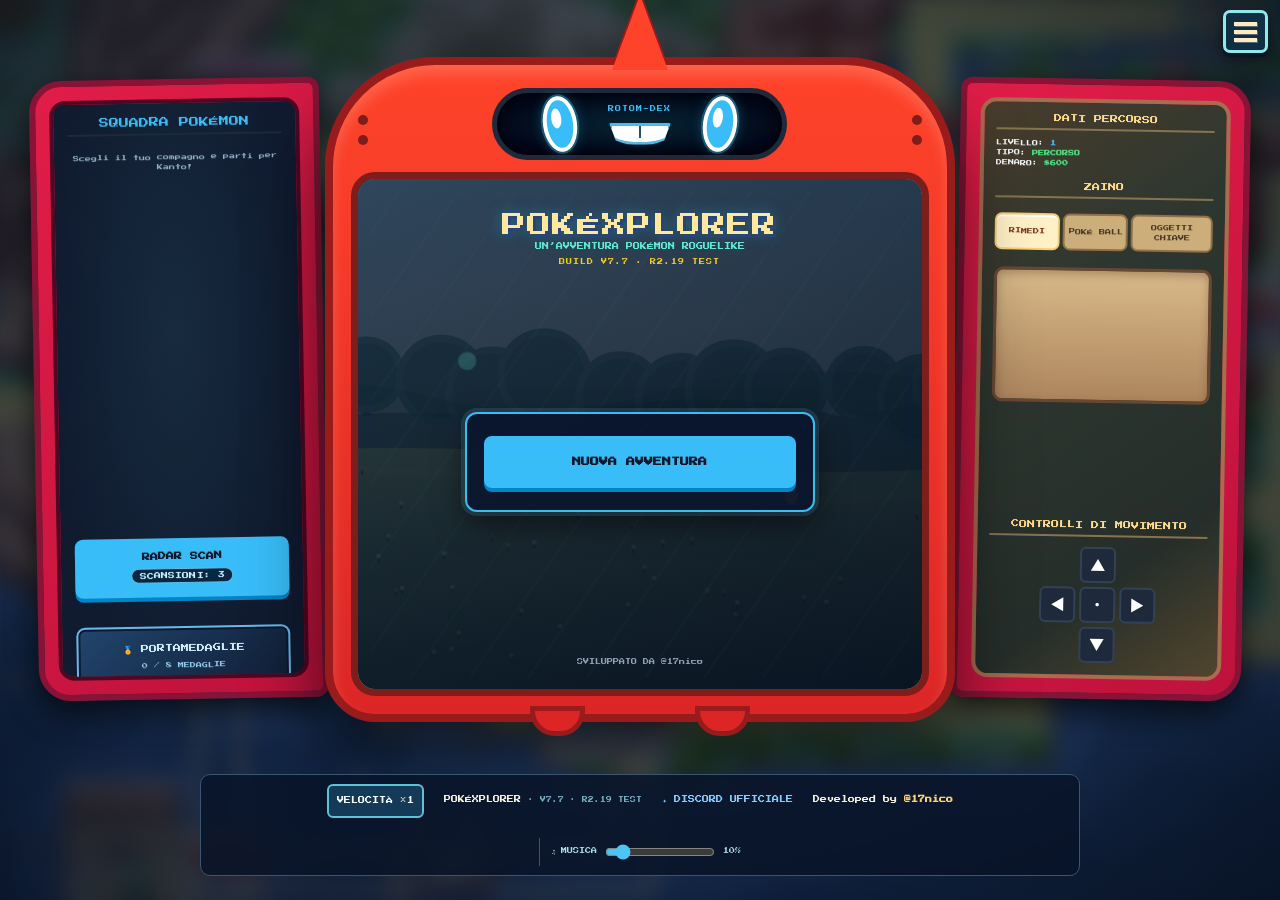
==== commit 35acf658: "Fix GitHub Pages - struttura root" ====
--- a/index.html
+++ b/index.html
@@ -3,28 +3,27 @@
 <head>
   <meta charset="UTF-8">
   <meta name="viewport" content="width=device-width, initial-scale=1.0">
-  <title>Pokéxplorer — V7.7 Rebuild R2.2 DEV</title>
+  <title>Pokéxplorer — V7.7 Rebuild R2.19 TEST</title>
   <meta name="theme-color" content="#fc4235">
   <meta name="description" content="Pokéxplorer — un’avventura Pokémon roguelike in beta.">
   <link rel="icon" href="assets/favicon.svg" type="image/svg+xml">
   <link rel="preconnect" href="https://fonts.googleapis.com">
   <link rel="preconnect" href="https://fonts.gstatic.com" crossorigin>
-  <link href="https://fonts.googleapis.com/css2?family=Press+Start+2P&display=swap" rel="stylesheet">
   <link id="pokex-stylesheet" rel="stylesheet" href="style.css">
-  <!-- Critical rules deliberately inline: a broken/partial ZIP extraction must never
-       reveal the Game Over overlay or masquerade as a valid Nuzlocke defeat. -->
-  <style>
-    .hidden, [hidden] { display:none !important; }
-    #pokex-extraction-warning:not([hidden]) { display:flex !important; }
-    #pokex-extraction-warning { position:fixed;inset:0;z-index:2147483647;
-      align-items:center;justify-content:center;box-sizing:border-box;padding:22px;
-      background:#071225;color:#e7f4ff;font:16px/1.6 system-ui,Arial,sans-serif; }
-    #pokex-extraction-warning .warning-card { box-sizing:border-box;
-      width:min(660px,100%);padding:28px;border:2px solid #39b6ee;
-      border-radius:16px;background:#101f35;box-shadow:0 16px 48px #0009; }
-    #pokex-extraction-warning h1 { font-size:25px;margin:0 0 14px;color:#ffdd79; }
-    #pokex-extraction-warning p { margin:10px 0; }
-    #pokex-extraction-warning code { color:#9ce8ff;overflow-wrap:anywhere; }
+  <!-- Emergency boot guard. This is NOT another CSS file: protects hidden dialogs
+       when Windows loads index.html without extracting style.css from the ZIP. -->
+  <style id="pokex-boot-guard">
+    .hidden,[hidden] { display:none !important; }
+    #pokex-extraction-warning:not([hidden]) {
+      position:fixed;inset:0;z-index:2147483647;display:flex!important;
+      justify-content:center;align-items:center;padding:20px;
+      background:#050d1f;color:#f8fafc;font:16px/1.7 Arial,sans-serif;
+    }
+    #pokex-extraction-warning .warning-card {
+      box-sizing:border-box;width:min(650px,95vw);padding:24px;
+      border:3px solid #38bdf8;border-radius:14px;background:#10223b;
+    }
+    #pokex-extraction-warning h1 {color:#ffd474;font-size:24px}
   </style>
 </head>
 <body>
@@ -36,7 +35,7 @@
     <p>Non è una sconfitta Nuzlocke. Mancano alcuni file necessari al funzionamento di Pokéxplorer.</p>
     <p><strong>Come risolvere:</strong> chiudi questa scheda. Sul file ZIP fai clic destro →
     <strong>Estrai tutto...</strong> (oppure <strong>Estrai qui</strong> con 7-Zip).
-    Entra nella cartella estratta e apri <code>Game/index.html</code>.</p>
+    Entra nella cartella estratta e apri <code>Pokéxplorer/index.html</code>.</p>
     <p><strong>Non aprire</strong> <code>index.html</code> direttamente dalla finestra dello ZIP:
     Windows potrebbe estrarre temporaneamente solo quel file, senza stili e script.</p>
     <p id="pokex-extraction-diagnostic" style="color:#91a9c3;font-size:13px"></p>
@@ -44,56 +43,95 @@
 </section>
 
 <!-- DEV MODE is unlocked locally with a 4-digit code; no URL parameter required. -->
-<button id="dev-mode-trigger" type="button" aria-pressed="false" aria-haspopup="dialog" aria-controls="dev-code-overlay">DEV MODE</button>
+<div id="game-quick-settings" aria-label="Impostazioni rapide">
+  <button id="quick-settings-toggle" type="button" aria-label="Apri opzioni" aria-expanded="false" aria-controls="quick-settings-panel" title="Opzioni">
+    <span class="menu-hamburger" aria-hidden="true"><i></i><i></i><i></i></span>
+  </button>
+  <div id="quick-settings-panel" class="hidden" role="group" aria-label="Opzioni del gioco">
+    <div class="quick-settings-heading" data-i18n-it="OPZIONI" data-i18n-en="OPTIONS">OPZIONI</div>
+    <div class="quick-settings-label" data-i18n-it="LINGUA" data-i18n-en="LANGUAGE">LINGUA</div>
+    <div class="language-flags" role="group" aria-label="Lingua / Language">
+      <button id="language-it" type="button" aria-label="Italiano" aria-pressed="true"><img src="assets/flags/it.png" alt="Bandiera italiana"></button>
+      <button id="language-en" type="button" aria-label="English" aria-pressed="false"><img src="assets/flags/en.png" alt="United Kingdom flag"></button>
+    </div>
+    <div class="quick-settings-label" data-i18n-it="EXTRA" data-i18n-en="EXTRAS">EXTRA</div>
+    <div class="dev-shortcuts-row" role="group" aria-label="Scorciatoie test">
+      <button id="dev-mode-trigger" type="button" aria-pressed="false" aria-haspopup="dialog" aria-controls="dev-code-overlay">DEV MODE</button>
+      <button id="floor-jump-trigger" type="button" aria-haspopup="dialog" aria-controls="floor-jump-overlay" title="Vai al piano scelto (1–80) con codice 2103">VAI AL PIANO</button>
+    </div>
+  </div>
+</div>
 <section id="dev-code-overlay" class="hidden" role="dialog" aria-modal="true" aria-labelledby="dev-code-title">
   <form id="dev-code-form" class="dev-code-card" autocomplete="off">
     <h2 id="dev-code-title">DEV MODE</h2>
     <p id="dev-code-description">Inserisci il codice di accesso a 4 cifre.</p>
-    <label for="dev-access-code">CODICE</label>
+    <label for="dev-access-code" data-i18n-it="CODICE" data-i18n-en="CODE">CODICE</label>
     <input id="dev-access-code" type="password" inputmode="numeric" pattern="[0-9]{4}" maxlength="4"
            autocomplete="off" spellcheck="false" required aria-describedby="dev-code-error">
     <p id="dev-code-error" class="dev-code-error" role="status" aria-live="polite"></p>
     <div class="dev-code-actions">
-      <button id="dev-code-cancel" type="button">ANNULLA</button>
-      <button id="dev-code-confirm" type="submit">SBLOCCA</button>
+      <button id="dev-code-cancel" type="button" data-i18n-it="ANNULLA" data-i18n-en="CANCEL">ANNULLA</button>
+      <button id="dev-code-confirm" type="submit" data-i18n-it="SBLOCCA" data-i18n-en="UNLOCK">SBLOCCA</button>
     </div>
     <p class="dev-code-note">Sblocco per la sessione corrente. Oggetti DEV nello Zaino → Rimedi.</p>
   </form>
 </section>
 
+<!-- Scorciatoia test separata dalla DEV MODE: qualsiasi piano da 1 a 80, con PIN 2103. -->
+<section id="floor-jump-overlay" class="hidden" role="dialog" aria-modal="true" aria-labelledby="floor-jump-title" aria-describedby="floor-jump-description">
+  <form id="floor-jump-form" class="dev-code-card" autocomplete="off">
+    <h2 id="floor-jump-title">TELETRASPORTO · PIANI 1–80</h2>
+    <p id="floor-jump-description">Scegli il piano da 1 a 80 e inserisci il codice 2103. Devi aver già scelto uno starter.</p>
+    <label for="floor-jump-code">CODICE</label>
+    <input id="floor-jump-code" type="password" inputmode="numeric" pattern="[0-9]{4}" maxlength="4" autocomplete="off" spellcheck="false" required aria-describedby="floor-jump-error">
+    <label for="floor-jump-level">PIANO DI DESTINAZIONE (1–80)</label>
+    <input id="floor-jump-level" type="number" inputmode="numeric" min="1" max="80" step="1" value="75" required aria-describedby="floor-jump-error">
+    <p id="floor-jump-error" class="dev-code-error" role="status" aria-live="polite"></p>
+    <div class="dev-code-actions">
+      <button id="floor-jump-cancel" type="button">ANNULLA</button>
+      <button id="floor-jump-confirm" type="submit">TELETRASPORTA</button>
+    </div>
+    <p class="dev-code-note">Solo test: mantiene squadra e inventario, rigenera il piano scelto. Il piano 75 ricrea l'incontro con Oak.</p>
+  </form>
+</section>
+
 <div id="rotom-container" class="wings-open">
 
   <!-- ALA SINISTRA -->
   <div class="rotom-wing-left">
     <div class="wing-screen">
-      <div class="panel-hdr">SQUADRA POKÉMON</div>
+      <div class="panel-hdr" data-i18n-it="SQUADRA POKÉMON" data-i18n-en="POKÉMON PARTY">SQUADRA POKÉMON</div>
       <p class="party-intro" id="party-intro">Scegli il tuo compagno e parti per Kanto!</p>
       <div id="team-grid" class="team-grid-2x3"></div>
+      <button class="btn-nav" id="btn-scan-radar" type="button" aria-describedby="radar-charge-count">
+        <span class="radar-button-label" data-i18n-it="RADAR SCAN" data-i18n-en="RADAR SCAN">RADAR SCAN</span>
+        <span id="radar-charge-count" class="radar-button-charges" role="status" aria-live="polite">SCANSIONI: 3</span>
+      </button>
+
+      
+      <button id="btn-badge-case" class="badge-case-trigger" type="button" aria-haspopup="dialog" aria-controls="badge-case-overlay">
+        <span>🏅 PORTAMEDAGLIE</span><span id="badges-container" class="badge-case-sidebar-count">0 / 8 MEDAGLIE</span>
+      </button>
+
+
+
+      <section id="developer-panel" class="developer-panel hidden" aria-label="Strumenti sviluppatore">
+        <h3 data-i18n-it="DEV MODE · ATTIVA" data-i18n-en="DEV MODE · ENABLED">DEV MODE · ATTIVA</h3>
+        <p class="dev-status-text" data-i18n-it="999 Caramelle Rare e 999 Caramelle d’Oro nello zaino. Livelli fino a 100 senza limite medaglie." data-i18n-en="999 Rare Candies and 999 Gold Candies in your Bag. Levels up to 100, with no Badge level cap.">999 Caramelle Rare e 999 Caramelle d’Oro nello zaino. Livelli fino a 100 senza limite medaglie.</p>
+        <button type="button" id="dev-radar">RADAR ∞</button>
+        <button type="button" id="dev-capture">CATTURA 100% ✓</button>
+        <button type="button" id="dev-skip-encounter">SALTA RAID / TRAINER DUNGEON</button>
+      </section>
+    </div>
       <div id="party-action-menu" class="party-action-menu hidden" role="group" aria-label="Azioni squadra">
         <div id="party-action-title" class="party-action-title">POKÉMON</div>
-        <button type="button" id="party-info-action">INFO POKÉMON</button>
-        <button type="button" id="party-move-action">SPOSTA POKÉMON</button>
+        <button type="button" id="party-info-action" data-i18n-it="INFO POKÉMON" data-i18n-en="POKÉMON INFO">INFO POKÉMON</button>
+        <button type="button" id="party-move-action" data-i18n-it="SPOSTA POKÉMON" data-i18n-en="MOVE POKÉMON">SPOSTA POKÉMON</button>
         <button type="button" id="party-lead-action">IMPOSTA ATTIVO</button>
-        <button type="button" id="party-send-action" class="hidden">MANDA IN CAMPO</button>
-        <button type="button" id="party-close-action">CHIUDI</button>
+        <button type="button" id="party-send-action" class="hidden" data-i18n-it="MANDA IN CAMPO" data-i18n-en="SEND INTO BATTLE">MANDA IN CAMPO</button>
+        <button type="button" id="party-close-action" data-i18n-it="CHIUDI" data-i18n-en="CLOSE">CHIUDI</button>
         <div id="party-move-hint" class="hidden">Seleziona un altro Pokémon occupato.</div>
       </div>
-      
-      <div class="panel-hdr" style="margin-top:6px;">PORTAMEDAGLIE</div>
-      <div id="badges-container" style="display:flex; gap:6px; justify-content:center; min-height:30px; align-items:center;">
-        <span style="font-size:5px; color:#64748b;">Nessuna Medaglia</span>
-      </div>
-
-      <div id="radar-charge-count" role="status" aria-live="polite">SCANSIONI: 3</div>
-      <button class="btn-nav" id="btn-scan-radar" style="margin-top:auto;">RADAR SCAN</button>
-      <section id="developer-panel" class="developer-panel hidden" aria-label="Strumenti sviluppatore">
-        <h3>DEV MODE · ATTIVA</h3>
-        <p class="dev-status-text">999 Caramelle Rare e 999 Caramelle d’Oro nello zaino. Livelli fino a 100 senza limite medaglie.</p>
-        <button type="button" id="dev-radar">RADAR ∞</button>
-        <button type="button" id="dev-capture">CATTURA GARANTITA ON/OFF</button>
-        <button type="button" id="dev-skip-encounter">SALTA RAID / TRAINER DUNGEON</button>
-      </section>
-    </div>
   </div>
 
   <!-- CORPO CENTRALE ROTOM -->
@@ -114,12 +152,33 @@
     <div class="rotom-screen-frame">
       <div class="pokenav-screen" id="pokenav-screen-root">
         
+        <!-- GRO TTA CELESTE: STORY DIALOGUE, BLACKOUT, CINEMATIC -->
+        <section id="celestial-dialog" class="hidden celestial-story" role="dialog" aria-modal="true" aria-label="Professor Oak">
+          <div class="celestial-story-card">
+            <div class="celestial-story-speaker"><img src="assets/characters/oak-frlg-mugshot-clean.png" alt="" width="65" height="65"><span>PROFESSOR OAK</span></div>
+            <p id="celestial-dialog-text"></p>
+            <button type="button" class="btn-nav" id="celestial-dialog-next">CONTINUA ▾ <small>SPAZIO</small></button>
+            <div id="celestial-dialog-actions" class="hidden celestial-choices">
+              <button type="button" class="btn-nav" id="celestial-dialog-yes">SÌ, LO SEGUO</button>
+              <button type="button" class="btn-nav" id="celestial-dialog-no">NO</button>
+            </div>
+          </div>
+        </section>
+        <section id="celestial-cinematic" class="hidden celestial-cinematic" role="status" aria-live="polite">
+          <div class="celestial-cinematic-glow"></div>
+          <img src="https://raw.githubusercontent.com/PokeAPI/sprites/master/sprites/pokemon/150.png" onerror="this.onerror=null;this.src='assets/characters/mewtwo-cave.svg'" alt="Mewtwo" class="celestial-cinematic-mon">
+          <h2>MEWTWO</h2>
+          <p id="celestial-cinematic-subtitle">Un potere psichico travolge la grotta…</p>
+          <div class="celestial-cinematic-line"></div>
+        </section>
+        <div id="celestial-blackout" class="celestial-blackout" aria-hidden="true"></div>
+
         <!-- MAIN MENU OVERLAY -->
         <div id="main-menu-overlay">
           <div style="margin-top:10px;">
             <div class="logo-title">POKÉXPLORER</div>
             <div style="font-size:7px; color:#5eead4; margin-top:6px;">UN’AVVENTURA POKÉMON ROGUELIKE</div>
-            <div id="build-version" style="font-size:6px; color:#facc15; margin-top:9px; letter-spacing:1px;">BUILD V7.7 · R2.4 TEST</div>
+            <div id="build-version" style="font-size:6px; color:#facc15; margin-top:9px; letter-spacing:1px;">BUILD V7.7 · R2.19 TEST</div>
           </div>
           <div class="menu-card">
             <button class="btn-nav" id="btn-start-game">NUOVA AVVENTURA</button>
@@ -133,7 +192,7 @@
             <div id="item-target-message">A quale Pokémon vuoi dare lo strumento?</div>
             <div class="item-target-help">Scegli un Pokémon dalla squadra a sinistra.</div>
             <div id="item-target-mobile-list" class="item-target-mobile-list" aria-label="Scegli un Pokémon"></div>
-            <button type="button" id="item-target-cancel">ANNULLA</button>
+            <button type="button" id="item-target-cancel" data-i18n-it="ANNULLA" data-i18n-en="CANCEL">ANNULLA</button>
           </div>
         </div>
 
@@ -141,33 +200,45 @@
         <section id="pokemon-info-overlay" class="hidden" role="dialog" aria-modal="false" aria-label="Informazioni Pokémon">
           <div class="pokemon-info-card">
             <div class="pokemon-info-header"><h2 id="pokemon-info-name"></h2><button id="pokemon-info-close" type="button" aria-label="Chiudi informazioni">✕</button></div>
-            <div class="pokemon-info-hero" id="pokemon-info-hero"><img id="pokemon-info-sprite" alt="Sprite Pokémon"><div><strong id="pokemon-info-level"></strong><span id="pokemon-info-types"></span><span id="pokemon-info-nature"></span><span id="pokemon-info-ability"></span></div></div>
-            <h3>STATISTICHE</h3>
+            <div class="pokemon-info-hero" id="pokemon-info-hero"><img id="pokemon-info-sprite" alt="Sprite Pokémon"><div><strong id="pokemon-info-level"></strong><span id="pokemon-info-types"></span><span id="pokemon-info-nature"></span><span id="pokemon-info-ability"></span><p id="pokemon-info-ability-description" class="pokedex-description"></p></div></div>
+            <h3 data-i18n-it="STATISTICHE" data-i18n-en="STATS">STATISTICHE</h3>
             <div id="pokemon-info-stats" class="pokemon-info-stats"></div>
-            <h3>MOSSE</h3>
+            <h3 data-i18n-it="MOSSE" data-i18n-en="MOVES">MOSSE</h3>
             <div id="pokemon-info-moves" class="pokemon-info-moves"></div>
             <div class="pokemon-info-footnote">Le statistiche comprendono livello, natura, IV ed EV. I modificatori temporanei sono visibili solo in battaglia.</div>
           </div>
         </section>
+        <!-- R2.18 — Portamedaglie di Kanto: separate readable screen, not 8 clipped miniatures. -->
+        <section id="badge-case-overlay" class="hidden" role="dialog" aria-modal="true" aria-label="Portamedaglie di Kanto">
+          <div class="badge-case-panel">
+            <header class="badge-case-header">
+              <div><span class="badge-case-overline">REGIONE DI KANTO · LE OTTO PALESTRE</span><h2>PORTAMEDAGLIE</h2></div>
+              <button id="badge-case-close" type="button" aria-label="Chiudi portamedaglie">✕</button>
+            </header>
+            <p class="badge-case-description">Otto sfide. Otto simboli del tuo viaggio.</p>
+            <div id="badge-case-grid" class="badge-case-grid" aria-label="Le otto Medaglie di Kanto"></div>
+            <footer id="badge-case-progress" class="badge-case-progress">0 DI 8 MEDAGLIE CONQUISTATE</footer>
+          </div>
+        </section>
         <!-- GAME OVER OVERLAY -->
-        <div id="gameover-overlay" class="hidden" style="position:absolute; inset:0; z-index:200; background:#020617; display:flex; flex-direction:column; align-items:center; justify-content:center; padding:20px; text-align:center;">
-          <div style="font-size:22px; color:#ef4444; margin-bottom:15px; text-shadow:2px 2px #000;">FINE DELL’AVVENTURA</div>
+        <div id="gameover-overlay" class="hidden" style="position:absolute; inset:0; z-index:200; background:#020617; display:none; flex-direction:column; align-items:center; justify-content:center; padding:20px; text-align:center;">
+          <div style="font-size:22px; color:#ef4444; margin-bottom:15px; text-shadow:2px 2px #000;" data-i18n-it="FINE DELL’AVVENTURA" data-i18n-en="END OF ADVENTURE">FINE DELL’AVVENTURA</div>
           <div style="font-size:7px; color:#94a3b8; margin-bottom:20px; line-height:1.6;">Non hai più Pokémon disponibili. La tua avventura Nuzlocke è terminata.</div>
-          <button class="btn-nav" id="btn-return-main-menu" style="background:#ef4444; box-shadow:0 4px 0 #991b1b; width:auto; padding:10px 24px;">TORNA AL MENU</button>
+          <button class="btn-nav" id="btn-return-main-menu" style="background:#ef4444; box-shadow:0 4px 0 #991b1b; width:auto; padding:10px 24px;" data-i18n-it="TORNA AL MENU" data-i18n-en="RETURN TO MENU">TORNA AL MENU</button>
         </div>
 
         <!-- STARTER SELECTION OVERLAY -->
         <div id="starter-scene-overlay" class="hidden">
-          <div style="font-size:9px; color:#38bdf8; margin-top:5px;">SCEGLI IL TUO POKÉMON</div>
+          <div style="font-size:9px; color:#38bdf8; margin-top:5px;" data-i18n-it="SCEGLI IL TUO POKÉMON" data-i18n-en="CHOOSE YOUR POKÉMON">SCEGLI IL TUO POKÉMON</div>
           <div class="trainer-choice" role="group" aria-label="Scegli il tuo personaggio">
-            <span>IL TUO PERSONAGGIO</span>
-            <button id="choose-male" type="button" class="selected" aria-pressed="true">RAGAZZO</button>
-            <button id="choose-female" type="button" aria-pressed="false">RAGAZZA</button>
+            <span data-i18n-it="IL TUO PERSONAGGIO" data-i18n-en="YOUR CHARACTER">IL TUO PERSONAGGIO</span>
+            <button id="choose-male" type="button" class="selected" aria-pressed="true" data-i18n-it="RAGAZZO" data-i18n-en="BOY">RAGAZZO</button>
+            <button id="choose-female" type="button" aria-pressed="false" data-i18n-it="RAGAZZA" data-i18n-en="GIRL">RAGAZZA</button>
           </div>
           <div class="briefcase-container" role="group" aria-label="Valigetta con tre Poké Ball">
-            <div class="briefcase-lid"><span class="briefcase-brand">PROFESSOR OAK · POKÉMON INIZIALI</span><span class="briefcase-lid-symbol">POKÉMON</span></div>
+            <div class="briefcase-lid"><span class="briefcase-brand" data-i18n-it="PROFESSOR OAK · POKÉMON INIZIALI" data-i18n-en="PROFESSOR OAK · STARTER POKÉMON">PROFESSOR OAK · POKÉMON INIZIALI</span><span class="briefcase-lid-symbol">POKÉMON</span></div>
             <div class="briefcase-inner" id="briefcase-balls"></div>
-            <div class="briefcase-plate">VALIGETTA POKÉMON</div>
+            <div class="briefcase-plate" data-i18n-it="VALIGETTA POKÉMON" data-i18n-en="POKÉMON CASE">VALIGETTA POKÉMON</div>
           </div>
           <div class="starter-preview-strip">
             <div id="starter-showcase" class="pokemon-showcase-box">
@@ -180,8 +251,8 @@
               RotomDex: Seleziona una Poké Ball dalla valigetta per scegliere il tuo compagno.
             </div>
             <div id="dialog-actions" class="hidden" style="display:flex; gap:10px; justify-content:center; margin-top:10px;">
-              <button class="btn-nav" id="btn-confirm-yes" style="width:auto; padding:6px 16px;">CONFERMA</button>
-              <button class="btn-nav" id="btn-confirm-no" style="width:auto; padding:6px 16px; background:#ef4444;">ANNULLA</button>
+              <button class="btn-nav" id="btn-confirm-yes" style="width:auto; padding:6px 16px;" data-i18n-it="CONFERMA" data-i18n-en="CONFIRM">CONFERMA</button>
+              <button class="btn-nav" id="btn-confirm-no" style="width:auto; padding:6px 16px; background:#ef4444;" data-i18n-it="ANNULLA" data-i18n-en="CANCEL">ANNULLA</button>
             </div>
           </div>
         </div>
@@ -196,16 +267,21 @@
               <div class="mart-clerk-dialogue"><strong>COMMESSO</strong><span>Benvenuto! Il mio Kecleon ti aiuterà a scegliere gli strumenti.</span></div>
               <img class="mart-kecleon" src="https://raw.githubusercontent.com/PokeAPI/sprites/master/sprites/pokemon/352.png" onerror="this.onerror=null;this.style.display='none';this.parentElement.classList.add('kecleon-offline')" alt="Kecleon, assistente del negozio" loading="lazy">
             </div>
-            <button class="btn-nav" id="buy-pokeball-btn" style="background:#ef4444; box-shadow:0 4px 0 #991b1b;">Poké Ball x1 ($200)</button>
-            <button class="btn-nav" id="buy-potion-btn" style="background:#4ade80; color:#0f172a; box-shadow:0 4px 0 #16a34a;">Pozione x1 ($150)</button>
-            <button class="btn-nav" id="buy-elixir-btn" style="background:#a78bfa;color:#142031;box-shadow:0 4px 0 #6d28d9;">Elisir x1 ($400)</button>
-            <button class="btn-nav" id="buy-radar-btn" style="background:#38bdf8;color:#142031;box-shadow:0 4px 0 #0284c7;">Radar Scan +1 ($2.000)</button>
-            <button class="btn-nav" id="close-market-btn" style="background:#64748b; box-shadow:0 4px 0 #334155; margin-top:4px;">ESCI DAL NEGOZIO</button>
+            <button class="btn-nav" id="buy-pokeball-btn" style="background:#ef4444; box-shadow:0 4px 0 #991b1b;"><img class="mart-item-icon" src="assets/items/pokeball-game.png" onerror="this.onerror=null;this.src='assets/items/pokeball-game.png'" alt="" aria-hidden="true">Poké Ball x1 ($200)</button>
+            <button class="btn-nav" id="buy-potion-btn" style="background:#4ade80; color:#0f172a; box-shadow:0 4px 0 #16a34a;"><img class="mart-item-icon" src="assets/items/potion-user.png" alt="" aria-hidden="true">Pozione x1 ($150)</button>
+            <button class="btn-nav hidden" id="buy-super-potion-btn" style="background:#60a5fa;color:#0f172a;box-shadow:0 4px 0 #2563eb;"><img class="mart-item-icon" src="assets/items/super-potion-user.png" alt="">Superpozione x1 ($600)</button>
+            <button class="btn-nav hidden" id="buy-hyper-potion-btn" style="background:#f472b6;color:#0f172a;box-shadow:0 4px 0 #be185d;"><img class="mart-item-icon" src="assets/items/hyper-potion-user.png" alt="">Iperpozione x1 ($1.000)</button>
+            <button class="btn-nav" id="buy-elixir-btn" style="background:#a78bfa;color:#142031;box-shadow:0 4px 0 #6d28d9;"><img class="mart-item-icon" src="assets/items/elixir-user.png" alt="" aria-hidden="true">Elisir x1 ($400)</button>
+            <button class="btn-nav" id="buy-radar-btn" style="background:#38bdf8;color:#142031;box-shadow:0 4px 0 #0284c7;"><img class="mart-item-icon" src="assets/items/radar-user.png" alt="" aria-hidden="true">Radar Scan +1 ($1.500)</button>
+            <button class="btn-nav" id="close-market-btn" style="background:#64748b; box-shadow:0 4px 0 #334155; margin-top:4px;" data-i18n-it="ESCI DAL NEGOZIO" data-i18n-en="LEAVE SHOP">ESCI DAL NEGOZIO</button>
           </div>
           <div class="mart-display-props" aria-hidden="true">
-            <span class="mart-pokeball"></span><span class="mart-potion"></span>
-            <span class="mart-pokeball"></span><span class="mart-elixir"></span>
-            <span class="mart-pokeball"></span><span class="mart-potion"></span>
+            <img class="mart-shelf-icon" src="assets/items/pokeball-game.png" alt="">
+            <img class="mart-shelf-icon" src="assets/items/super-potion-user.png" alt="">
+            <img class="mart-shelf-icon" src="assets/items/pokeball-game.png" alt="">
+            <img class="mart-shelf-icon" src="assets/items/hyper-potion-user.png" alt="">
+            <img class="mart-shelf-icon" src="assets/items/pokeball-game.png" alt="">
+            <img class="mart-shelf-icon" src="assets/items/radar-user.png" alt="">
           </div>
         </div>
 
@@ -216,7 +292,7 @@
             <p id="gym-entry-text">Vuoi iniziare la sfida?</p>
             <div class="gba-dialog-actions">
               <button type="button" id="gym-entry-yes" class="btn-nav">INIZIA SFIDA</button>
-              <button type="button" id="gym-entry-no" class="btn-nav">ANNULLA</button>
+              <button type="button" id="gym-entry-no" class="btn-nav" data-i18n-it="ANNULLA" data-i18n-en="CANCEL">ANNULLA</button>
             </div>
           </div>
         </div>
@@ -257,11 +333,11 @@
           <div class="gym-intro-sparks" aria-hidden="true"></div>
           <div class="gym-intro-kicker">SFIDA FINALE DELLA PALESTRA</div>
           <img id="gym-leader-portrait" alt="Capopalestra" src="" />
-          <h2 id="gym-leader-name">CAPOPALESTRA</h2>
+          <h2 id="gym-leader-name" data-i18n-it="CAPOPALESTRA" data-i18n-en="GYM LEADER">CAPOPALESTRA</h2>
           <div id="gym-leader-specialty">SPECIALITÀ</div>
           <div id="gym-leader-roster">SQUADRA</div>
           <p>Tre avversari superati. Adesso affronti il vero capopalestra!</p>
-          <button class="btn-nav" id="btn-start-gym-leader">INIZIA LA SFIDA</button>
+          <button class="btn-nav" id="btn-start-gym-leader" data-i18n-it="INIZIA LA SFIDA" data-i18n-en="START CHALLENGE">INIZIA LA SFIDA</button>
         </div>
 
         <!-- OVERLAY DIALOGO ALLENATORE / PALESTRA -->
@@ -271,17 +347,17 @@
           </div>
           <div class="trainer-dialog-box">
             <div id="trainer-dialog-speech">"Ehi tu! I nostri sguardi si sono incrociati!"</div>
-            <button class="btn-nav" id="btn-start-trainer-battle" style="margin-top:10px; width:auto; padding:6px 20px;">LOTTA!</button>
+            <button class="btn-nav" id="btn-start-trainer-battle" style="margin-top:10px; width:auto; padding:6px 20px;" data-i18n-it="LOTTA!" data-i18n-en="BATTLE!">LOTTA!</button>
           </div>
         </div>
 
         <!-- ENCOUNTER WARNING OVERLAY (SELVATICO) -->
         <div id="wild-encounter-overlay" class="hidden">
-          <div style="font-size:9px; color:#f8fafc; text-align:center; margin-bottom:15px;">ATTENZIONE!</div>
-          <div class="trainer-avatar-card" style="border-color:#4ade80;"><img src="assets/items/pokeball.svg" alt="Incontro"></div>
+          <div style="font-size:9px; color:#f8fafc; text-align:center; margin-bottom:15px;" data-i18n-it="ATTENZIONE!" data-i18n-en="WARNING!">ATTENZIONE!</div>
+          <div class="trainer-avatar-card" style="border-color:#4ade80;"><img src="assets/items/pokeball-game.png" alt="Incontro"></div>
           <div class="trainer-dialog-box" style="margin-top:15px;">
             <div id="wild-encounter-speech">Un Pokémon selvatico è comparso!</div>
-            <button class="btn-nav" id="btn-start-wild-battle" style="margin-top:10px; width:auto; padding:6px 20px;">LOTTA!</button>
+            <button class="btn-nav" id="btn-start-wild-battle" style="margin-top:10px; width:auto; padding:6px 20px;" data-i18n-it="LOTTA!" data-i18n-en="BATTLE!">LOTTA!</button>
           </div>
         </div>
 
@@ -366,8 +442,8 @@
         <div id="battle-controls" class="hidden" aria-label="Comandi della battaglia">
           <button id="btn-move-back" class="hidden" type="button" aria-label="Torna ai comandi">←</button>
           <div id="panel-main-actions" class="grid-2x2">
-            <button class="act-btn" id="btn-act-fight">LOTTA</button>
-            <button class="act-btn" id="btn-act-run">FUGA</button>
+            <button class="act-btn" id="btn-act-fight" data-i18n-it="LOTTA" data-i18n-en="FIGHT">LOTTA</button>
+            <button class="act-btn" id="btn-act-run" data-i18n-it="FUGA" data-i18n-en="RUN">FUGA</button>
             <button class="act-btn" id="btn-act-switch" type="button">POKÉMON</button>
           </div>
           <div id="panel-move-actions" class="grid-2x2 hidden"></div>
@@ -382,8 +458,8 @@
           <div class="finale-medal-preview" id="victory-badge-preview" aria-hidden="true"></div>
           <p>Il gioco è ancora in fase di beta, attualmente stiamo preparando nuovi aggiornamenti!</p>
           <div class="finale-actions">
-            <button class="finale-button primary" id="btn-victory-photo" type="button">FOTO RICORDO</button>
-            <button class="finale-button secondary" id="btn-victory-menu" type="button">TORNA AL MENÙ PRINCIPALE</button>
+            <button class="finale-button primary" id="btn-victory-photo" type="button" data-i18n-it="FOTO RICORDO" data-i18n-en="SOUVENIR PHOTO">FOTO RICORDO</button>
+            <button class="finale-button secondary" id="btn-victory-menu" type="button" data-i18n-it="TORNA AL MENÙ PRINCIPALE" data-i18n-en="MAIN MENU">TORNA AL MENÙ PRINCIPALE</button>
           </div>
         </section>
 
@@ -392,7 +468,7 @@
           <div class="memory-photo-card">
             <div class="memory-photo-head">
               <span class="memory-photo-tag">POKÉXPLORER · KANTO</span>
-              <h2 id="memory-photo-title">FOTO RICORDO</h2>
+              <h2 id="memory-photo-title" data-i18n-it="FOTO RICORDO" data-i18n-en="SOUVENIR PHOTO">FOTO RICORDO</h2>
               <p>LA TUA SQUADRA CAMPIONE</p>
             </div>
             <div id="memory-photo-team" class="memory-photo-team" aria-label="La tua squadra Pokémon"></div>
@@ -400,7 +476,7 @@
             <div id="memory-photo-badges" class="memory-photo-badges" aria-label="Medaglie conquistate"></div>
             <div class="memory-photo-footer">INVIA QUESTO SCREEN SU DISCORD A @17nico</div>
           </div>
-          <button class="finale-button photo-back" type="button" id="btn-photo-back">INDIETRO</button>
+          <button class="finale-button photo-back" type="button" id="btn-photo-back" data-i18n-it="INDIETRO" data-i18n-en="BACK">INDIETRO</button>
         </section>
 
         <div id="evolution-overlay" class="hidden" role="dialog" aria-label="Evoluzione del Pokémon">
@@ -416,7 +492,7 @@
 
     <div id="battle-confirm" class="hidden" role="dialog" aria-modal="false" aria-label="Conferma azione">
       <div class="battle-confirm-box"><p id="battle-confirm-text"></p>
-      <div class="confirm-row"><button id="btn-battle-confirm-yes" class="act-btn">CONFERMA</button><button id="btn-battle-confirm-no" class="act-btn">ANNULLA</button></div></div>
+      <div class="confirm-row"><button id="btn-battle-confirm-yes" class="act-btn" data-i18n-it="CONFERMA" data-i18n-en="CONFIRM">CONFERMA</button><button id="btn-battle-confirm-no" class="act-btn" data-i18n-it="ANNULLA" data-i18n-en="CANCEL">ANNULLA</button></div></div>
     </div>
     <div class="rotom-feet"><div class="rotom-foot"></div><div class="rotom-foot"></div></div>
   </div>
@@ -426,20 +502,20 @@
     <div class="wing-screen">
       <div class="panel-hdr">DATI PERCORSO</div>
       <div style="font-size:6px; display:flex; flex-direction:column; gap:4px;">
-        <div>LIVELLO: <strong id="floor-num" style="color:#38bdf8;">1</strong></div>
-        <div>TIPO: <strong id="area-type-label" style="color:#4ade80;">PERCORSO</strong></div>
-        <div>DENARO: <strong id="player-money" style="color:#4ade80;">$600</strong></div>
+        <div><span data-i18n-it="LIVELLO:" data-i18n-en="FLOOR:">LIVELLO:</span> <strong id="floor-num" style="color:#38bdf8;">1</strong></div>
+        <div><span data-i18n-it="TIPO:" data-i18n-en="TYPE:">TIPO:</span> <strong id="area-type-label" style="color:#4ade80;">PERCORSO</strong></div>
+        <div><span data-i18n-it="DENARO:" data-i18n-en="MONEY:">DENARO:</span> <strong id="player-money" style="color:#4ade80;">$600</strong></div>
       </div>
 
       <div class="panel-hdr" style="margin-top:6px;">ZAINO</div>
       <div id="bag-tabs" role="tablist" aria-label="Categorie dello zaino">
-        <button type="button" data-bag-tab="rimedi" class="active" role="tab">RIMEDI</button>
+        <button type="button" data-bag-tab="rimedi" class="active" role="tab" data-i18n-it="RIMEDI" data-i18n-en="MEDICINE">RIMEDI</button>
         <button type="button" data-bag-tab="pokeball" role="tab">POKÉ BALL</button>
-        <button type="button" data-bag-tab="chiave" role="tab">OGGETTI CHIAVE</button>
+        <button type="button" data-bag-tab="chiave" role="tab" data-i18n-it="OGGETTI CHIAVE" data-i18n-en="KEY ITEMS">OGGETTI CHIAVE</button>
       </div>
       <div id="bag-list" style="font-size:6px; display:flex; flex-direction:column; gap:3px;"></div>
 
-      <div class="panel-hdr" style="margin-top:auto;">CONTROLLI DI MOVIMENTO</div>
+      <div class="panel-hdr" style="margin-top:auto;" data-i18n-it="CONTROLLI DI MOVIMENTO" data-i18n-en="MOVEMENT CONTROLS">CONTROLLI DI MOVIMENTO</div>
       <div class="dpad-container">
         <div></div><button type="button" class="btn-dpad" id="btn-dpad-up" aria-label="Sposta in alto"><span class="dpad-arrow arrow-up" aria-hidden="true"></span></button><div></div>
         <button type="button" class="btn-dpad" id="btn-dpad-left" aria-label="Sposta a sinistra"><span class="dpad-arrow arrow-left" aria-hidden="true"></span></button><div class="btn-dpad">•</div><button type="button" class="btn-dpad" id="btn-dpad-right" aria-label="Sposta a destra"><span class="dpad-arrow arrow-right" aria-hidden="true"></span></button>
@@ -451,11 +527,12 @@
 </div>
 
 <footer class="poke-site-footer" aria-label="Informazioni Pokéxplorer">
-  <span>POKÉXPLORER <small>· V7.7 REBUILD R2.2</small></span>
-  <a href="https://discord.gg/qNGscTEYHM" target="_blank" rel="noopener noreferrer" aria-label="Discord ufficiale di Pokéxplorer">✦ DISCORD UFFICIALE</a>
+  <button id="speed-toggle" type="button" aria-pressed="false" title="Velocità gioco">VELOCITÀ ×1</button>
+  <span>POKÉXPLORER <small>· V7.7 · R2.19 TEST</small></span>
+  <a href="https://discord.gg/qNGscTEYHM" target="_blank" rel="noopener noreferrer" aria-label="Discord ufficiale di Pokéxplorer"><span data-i18n-it="✦ DISCORD UFFICIALE" data-i18n-en="✦ OFFICIAL DISCORD">✦ DISCORD UFFICIALE</span></a>
   <span>Developed by <strong>@17nico</strong></span>
   <div class="music-controls" role="group" aria-label="Volume musica di sottofondo">
-    <label for="music-volume">♫ MUSICA</label>
+    <label for="music-volume" data-i18n-it="♫ MUSICA" data-i18n-en="♫ MUSIC">♫ MUSICA</label>
     <input id="music-volume" type="range" min="0" max="100" step="1" value="10" aria-label="Volume musica di sottofondo">
     <output id="music-volume-value" for="music-volume">10%</output>
     <span id="music-status" class="sr-only" role="status" aria-live="polite"></span>
--- a/style.css
+++ b/style.css
@@ -1,3 +1,4 @@
+@import url('https://fonts.googleapis.com/css2?family=Press+Start+2P&display=swap');
 /* Consolidated from style.css */
 * { box-sizing: border-box; margin: 0; padding: 0; user-select: none; }
 
@@ -411,7 +412,7 @@
 #battle-stage .player-platform-gba {background:radial-gradient(ellipse,#d3dc97 0%,#a4c477 65%,#6f9859 100%);box-shadow:0 10px 13px #26432c85;}
 #battle-stage .poke-sprite-gba {object-fit:contain;image-rendering:pixelated;filter:drop-shadow(0 5px 1px #2d483755);}
 #player-trainer-sprite {bottom:15px;left:50px;width:128px;height:150px;}
-#battle-throw-ball {position:absolute;z-index:24;width:33px;height:33px;opacity:0;background:url('assets/items/pokeball.svg') center/contain no-repeat;pointer-events:none;}
+#battle-throw-ball {position:absolute;z-index:24;width:33px;height:33px;opacity:0;background:url('assets/items/pokeball-game.png') center/contain no-repeat;pointer-events:none;}
 .throw-ball.ball-enemy.ball-flying {animation:ball-from-enemy .8s cubic-bezier(.2,.45,.37,1.04) forwards;}
 .throw-ball.ball-player.ball-flying {animation:ball-from-player .8s cubic-bezier(.2,.45,.37,1.04) forwards;}
 @keyframes ball-from-enemy {0%{right:80px;top:75px;opacity:1;transform:scale(.8)}50%{right:110px;top:3px;opacity:1;transform:scale(1.2)}100%{right:77px;top:48px;opacity:0;transform:scale(.3)}}
@@ -552,7 +553,7 @@
 .bag-rod{color:#36261d;font-size:7px;line-height:1.8;padding:10px 3px}
 .item-fishing{font-size:19px}
 /* Cattura: atterraggio, tre oscillazioni, ball scura + particelle al successo. */
-.capture-ball{display:none;position:absolute;top:27%;right:14%;width:45px;height:45px;z-index:32;background:url('assets/items/pokeball.svg') center/contain no-repeat;filter:drop-shadow(0 7px 3px #163b314e)}
+.capture-ball{display:none;position:absolute;top:27%;right:14%;width:45px;height:45px;z-index:32;background:url('assets/items/pokeball-game.png') center/contain no-repeat;filter:drop-shadow(0 7px 3px #163b314e)}
 .capture-ball.visible{display:block;animation:capture-land .28s ease-out}
 .capture-ball.shake{animation:capture-shake .61s ease-in-out forwards!important}
 .capture-ball.sealed{filter:brightness(.52) drop-shadow(0 5px 5px #0008);animation:capture-seal .8s ease-out infinite alternate}
@@ -603,7 +604,7 @@
 .move-particle{position:absolute;z-index:28;left:var(--start-x);top:var(--start-y);font:26px sans-serif;opacity:0;text-shadow:0 0 11px #fff7;animation:move-projectile .85s ease-out var(--delay) forwards;will-change:transform,opacity}
 @keyframes move-projectile{0%{opacity:0;transform:translate(0,0) scale(.25) rotate(-70deg)}25%{opacity:1}75%{opacity:1}100%{opacity:0;transform:translate(var(--dx),var(--dy)) scale(1.35) rotate(20deg)}}
 #discovery-notice.raid-notice{max-width:560px;border-color:#ffd35c;background:linear-gradient(160deg,#4a1d38,#151532);font-size:12px;pointer-events:auto;padding:22px 25px}
-#discovery-notice.raid-notice:before{content:'';display:block;margin:0 auto 8px;width:54px;height:54px;background:url('assets/items/pokeball.svg') center/contain no-repeat;filter:drop-shadow(0 2px 5px #fbe3ae8c);animation:raid-bait 1.2s ease-in-out infinite alternate}
+#discovery-notice.raid-notice:before{content:'';display:block;margin:0 auto 8px;width:54px;height:54px;background:url('assets/items/pokeball-game.png') center/contain no-repeat;filter:drop-shadow(0 2px 5px #fbe3ae8c);animation:raid-bait 1.2s ease-in-out infinite alternate}
 @keyframes raid-bait{to{transform:translateY(-7px) rotate(9deg)}}
 .npc-click-hint{font-size:7px;color:#ffe4b0;line-height:2;margin-top:14px;animation:dialogue-nudge .8s infinite alternate;cursor:pointer}
 
@@ -718,7 +719,7 @@
 .move-particle[data-type='poison']{background-image:radial-gradient(circle,#f5d0fe 0 26%,#c084fc 27% 58%,transparent 59%)}
 .move-particle[data-type='ghost']{background-image:radial-gradient(circle,#ddd6fe 0 26%,#8b5cf6 27% 58%,transparent 59%)}
 .move-particle[data-type='ice']{background-image:radial-gradient(circle,#ffffff 0 24%,#93c5fd 25% 58%,transparent 59%)}
-.capture-ball{display:none;position:absolute;top:175px;right:126px;width:42px;height:42px;z-index:36;background:url('assets/items/pokeball.svg') center/contain no-repeat;filter:drop-shadow(0 6px 4px rgba(0,0,0,.35))}
+.capture-ball{display:none;position:absolute;top:175px;right:126px;width:42px;height:42px;z-index:36;background:url('assets/items/pokeball-game.png') center/contain no-repeat;filter:drop-shadow(0 6px 4px rgba(0,0,0,.35))}
 .capture-ball.visible{display:block}.capture-ball.drop{animation:captureDrop .34s ease-out forwards}.capture-ball.shake{animation:captureShake .55s ease-in-out forwards!important}.capture-ball.sealed{filter:brightness(.72) drop-shadow(0 5px 4px rgba(0,0,0,.55))}.capture-ball.breakout{animation:captureBreakout .42s ease-out forwards}
 @keyframes captureDrop{0%{transform:translate(70px,-68px) scale(.55)}70%{transform:translate(0,0) scale(1.02)}100%{transform:translate(0,0) scale(1)}}
 @keyframes captureShake{0%,100%{transform:rotate(0deg)}20%{transform:rotate(-18deg)}40%{transform:rotate(14deg)}60%{transform:rotate(-12deg)}80%{transform:rotate(9deg)}}
@@ -730,7 +731,7 @@
 .trainer-avatar-card img{width:84px;height:84px;object-fit:contain;image-rendering:pixelated}
 #buy-pokeball-btn,#buy-potion-btn,#buy-rod-btn{position:relative;padding-left:18px!important}
 #buy-pokeball-btn::before,#buy-potion-btn::before,#buy-rod-btn::before{content:'';position:absolute;left:8px;top:50%;transform:translateY(-50%);width:12px;height:12px;background-size:contain;background-repeat:no-repeat;background-position:center}
-#buy-pokeball-btn::before{background-image:url('assets/items/pokeball.svg')}#buy-potion-btn::before{background-image:url('assets/items/potion.svg')}#buy-rod-btn::before{background-image:url('assets/items/elixir.svg')}
+#buy-pokeball-btn::before{background-image:url('assets/items/pokeball-game.png')}#buy-potion-btn::before{background-image:url('assets/items/potion-user.png')}#buy-rod-btn::before{background-image:url('assets/items/elixir-user.png')}
 .item-fishing{display:none}
 
 
@@ -833,7 +834,7 @@
 
 /* === Trainer entrance, authentic-feeling ball toss and white summon energy === */
 #battle-throw-ball{position:absolute!important;width:37px!important;height:37px!important;z-index:42!important;
-  opacity:0;background:url('assets/items/pokeball.svg') center/contain no-repeat;pointer-events:none;}
+  opacity:0;background:url('assets/items/pokeball-game.png') center/contain no-repeat;pointer-events:none;}
 #battle-throw-ball.ball-player.ball-flying-v6{animation:v6-player-throw .80s cubic-bezier(.24,.56,.42,1) forwards!important;}
 #battle-throw-ball.ball-enemy.ball-flying-v6{animation:v6-enemy-throw .80s cubic-bezier(.24,.56,.42,1) forwards!important;}
 @keyframes v6-player-throw{0%{left:17%;top:73%;opacity:1;transform:rotate(-20deg) scale(.7)}38%{left:35%;top:37%;opacity:1;transform:rotate(160deg) scale(1)}76%{left:39%;top:48%;opacity:1;transform:rotate(310deg) scale(.95)}100%{left:39%;top:48%;opacity:0;transform:rotate(360deg) scale(1.5)}}
@@ -887,7 +888,7 @@
 
 /* === Poké Ball arc, beam, grounded shakes, confirmation smoke === */
 #capture-ball{display:none!important;opacity:0;position:absolute;width:38px;height:38px;z-index:51;pointer-events:none;
-  background:url('assets/items/pokeball.svg') center/contain no-repeat;filter:drop-shadow(0 5px 3px #1f302f70);}
+  background:url('assets/items/pokeball-game.png') center/contain no-repeat;filter:drop-shadow(0 5px 3px #1f302f70);}
 #capture-ball.flying-v6{display:block!important;opacity:1;animation:v6-capture-arc .80s ease-in-out both!important}
 @keyframes v6-capture-arc{0%{left:var(--ball-sx);top:var(--ball-sy);transform:rotate(-35deg) scale(.75);opacity:1}
   42%{left:calc((var(--ball-sx) + var(--ball-tx)) / 2);top:calc(var(--ball-ty) - 115px);transform:rotate(170deg) scale(1.12)}
@@ -968,7 +969,7 @@
   position:relative!important;display:block!important;flex:none!important;
   width:62px!important;height:62px!important;aspect-ratio:1/1!important;
   margin:0 auto 5px!important;border-radius:50%;
-  background:url('assets/items/pokeball.svg') center/contain no-repeat!important;
+  background:url('assets/items/pokeball-game.png') center/contain no-repeat!important;
   transform:none!important;
   filter:drop-shadow(0 4px 2px rgba(34,42,49,.30))!important;
   transition:transform .22s ease,filter .22s ease!important;
@@ -1046,12 +1047,17 @@
   background-position:0 0,0 0;
   image-rendering:pixelated;
 }
+#npc-portrait-img.npc-portrait-sheet.npc-portrait-local{
+  width:64px;height:96px;
+  background-size:contain!important;
+  background-position:center bottom!important;
+}
 
 /* Transform-only throwing and capture; the JS keyframe path supplies the arc. */
 #battle-throw-ball.ball-compositor{
   width:34px!important;height:34px!important;
   position:absolute!important;z-index:45!important;
-  background:url('assets/items/pokeball.svg') center/contain no-repeat!important;
+  background:url('assets/items/pokeball-game.png') center/contain no-repeat!important;
   opacity:1;will-change:transform,opacity;pointer-events:none;
   animation:none!important;
 }
@@ -1059,7 +1065,7 @@
   position:absolute!important;display:block!important;
   width:38px!important;height:38px!important;
   opacity:1;z-index:51!important;
-  background:url('assets/items/pokeball.svg') center/contain no-repeat!important;
+  background:url('assets/items/pokeball-game.png') center/contain no-repeat!important;
   will-change:transform,opacity;animation:none!important;
 }
 #capture-ball.compositor-ball:not(.flying-v6):not(.at-contact):not(.landing-v6):not(.grounded-v6){animation:none!important}
@@ -1907,3 +1913,681 @@
 #dungeon-grid-board{isolation:isolate}
 #dungeon-grid-board .grid-cell:has(.map-building){overflow:visible!important;z-index:5!important}
 #dungeon-grid-board .grid-cell.player-cell{z-index:8!important;overflow:visible!important}
+
+/* R2.5 — accessible quick controls; speed affects CSS and JS animation timelines. */
+#game-quick-settings{position:fixed;right:13px;top:58px;z-index:1099;display:flex;gap:6px;align-items:center}
+#game-quick-settings button{background:#123149;color:#f3f4fb;border:2px solid #5cb9d8;border-radius:6px;padding:8px 9px;min-height:35px;cursor:pointer;font:7px/1.5 'Press Start 2P',monospace}
+#game-quick-settings button[aria-pressed="true"]{background:#346c38;border-color:#aadf75}
+#game-quick-settings button:focus-visible{outline:3px solid #f5dc67;outline-offset:2px}
+/* Explanations are real text, not hidden tooltips, to support phones. */
+.pokedex-description,.move-description{font:10px/1.65 system-ui,Arial,sans-serif!important;letter-spacing:0;color:#3d4b56;background:#fffaf0;border-left:3px solid #be9b6c;padding:5px 7px;margin-top:3px;white-space:normal;overflow-wrap:anywhere}
+#pokemon-info-ability-description{max-width:340px}
+.pokemon-info-moves>div{align-content:start;min-height:74px}
+@media(max-width:650px){#game-quick-settings{top:49px;right:7px;gap:4px}#game-quick-settings button{font-size:6px;min-height:33px;padding:6px}}
+/* Party context drawer: animate from behind the squad panel; never clip under the Rotom screen. */
+#rotom-container .rotom-wing-left{overflow:visible!important;isolation:isolate}
+#rotom-container .rotom-wing-left .party-action-menu{position:absolute!important;left:0;top:12%;bottom:auto!important;width:230px;max-width:calc(100vw - 16px);margin:0!important;padding:14px!important;border:5px solid #bf2339;border-radius:15px;background:linear-gradient(155deg,#901c38,#cd3d43);box-shadow:0 8px 0 #691a2f,0 16px 30px #0009;z-index:-1!important;transform:translateX(0);opacity:0;visibility:hidden;transition:transform .28s ease,opacity .28s ease,visibility .28s;pointer-events:none}
+#rotom-container .rotom-wing-left .party-action-menu:not(.hidden){visibility:visible;opacity:1;transform:translateX(calc(-100% - 9px));pointer-events:auto;z-index:60!important}
+#rotom-container .party-action-menu .party-action-title{color:#ffe9ad}
+#rotom-container .party-action-menu button{background:#234c69;border-color:#9bd6e8;min-height:39px}
+@media(max-width:1580px){
+ #rotom-container .rotom-wing-left .party-action-menu:not(.hidden){transform:translateX(0);z-index:80!important;box-shadow:0 7px 0 #691a2f,0 12px 26px #000c}
+ #rotom-container .rotom-wing-left .party-action-menu{left:calc(100% + 8px)}
+}
+@media(max-width:1020px){
+ #rotom-container .rotom-wing-left .party-action-menu{position:fixed!important;left:8px!important;bottom:10px!important;top:auto!important;width:min(340px,calc(100vw - 16px));max-height:70dvh;overflow:auto;z-index:999!important;transform:translateX(-110%)}
+ #rotom-container .rotom-wing-left .party-action-menu:not(.hidden){transform:translateX(0);z-index:999!important}
+}
+@media(prefers-reduced-motion:reduce){#rotom-container .rotom-wing-left .party-action-menu{transition:none}}
+
+#rotom-container .rotom-wing-left .party-action-menu:not(.hidden){animation:party-slide-drawer .3s cubic-bezier(.2,.8,.2,1) both}
+@keyframes party-slide-drawer{from{opacity:0;translate:28px 0}to{opacity:1;translate:0 0}}
+@media(prefers-reduced-motion:reduce){#rotom-container .rotom-wing-left .party-action-menu:not(.hidden){animation:none}}
+/* Context actions must stack above the central Rotom when side space is insufficient. */
+#rotom-container.party-drawer-open .rotom-wing-left{z-index:1600!important}
+#rotom-container.party-drawer-open .rotom-wing-left .party-action-menu{z-index:1700!important}
+
+/* Reduce Red's oversized outlined overworld frame relative to 16x32 NPCs. */
+#dungeon-grid-board .grid-cell .player-avatar.red-local-sprite:not(.red-fishing-sprite){transform:translate(-50%,-56%) scale(.90)!important;filter:drop-shadow(0 1px 0 #28334266)!important}
+#dungeon-grid-board .grid-cell .player-avatar.girl-local-sprite:not(.local-fishing-sprite){transform:translate(-50%,-61%) scale(.96)!important;filter:drop-shadow(0 1px 0 #28334266)!important}
+
+/* Mobile party drawer must portal outside transformed wing to remain in viewport. */
+body>.party-action-menu.is-portal{position:fixed!important;inset:auto 8px 12px 8px!important;width:calc(100% - 16px)!important;max-width:390px!important;max-height:min(66dvh,460px)!important;overflow:auto!important;margin:0 auto!important;display:grid!important;gap:8px!important;padding:15px!important;background:linear-gradient(145deg,#891b38,#cb393a)!important;border:5px solid #eb5262!important;border-radius:16px!important;box-shadow:0 8px 0 #68162b,0 20px 40px #000c!important;color:#fff9d5!important;z-index:20000!important;animation:portal-slide .28s ease-out both}
+body>.party-action-menu.is-portal.hidden{display:none!important}
+body>.party-action-menu.is-portal button{background:#244e70!important;color:white!important;border:2px solid #8bcae8!important;min-height:42px!important;font:8px/1.4 'Press Start 2P',monospace}
+@keyframes portal-slide{from{translate:-120% 0;opacity:.3}to{translate:0 0;opacity:1}}
+@media(prefers-reduced-motion:reduce){body>.party-action-menu.is-portal{animation:none}}
+
+
+/* Critical startup styles, previously inline in index.html. */
+.hidden, [hidden] { display:none !important; }
+    #pokex-extraction-warning:not([hidden]) { display:flex !important; }
+    #pokex-extraction-warning { position:fixed;inset:0;z-index:2147483647;
+      align-items:center;justify-content:center;box-sizing:border-box;padding:22px;
+      background:#071225;color:#e7f4ff;font:16px/1.6 system-ui,Arial,sans-serif; }
+    #pokex-extraction-warning .warning-card { box-sizing:border-box;
+      width:min(660px,100%);padding:28px;border:2px solid #39b6ee;
+      border-radius:16px;background:#101f35;box-shadow:0 16px 48px #0009; }
+    #pokex-extraction-warning h1 { font-size:25px;margin:0 0 14px;color:#ffdd79; }
+    #pokex-extraction-warning p { margin:10px 0; }
+    #pokex-extraction-warning code { color:#9ce8ff;overflow-wrap:anywhere; }
+
+/* Safe if CSS fails to load: display:none is the HTML inline default. */
+#gameover-overlay:not(.hidden) { display:flex !important; }
+
+/* R2.6 corrections: clean map layering, badges, store art and settings. */
+#dungeon-grid-board .grid-cell:has(.map-building){z-index:31!important;overflow:visible!important;isolation:auto!important}
+#dungeon-grid-board .grid-cell .map-building{width:185%!important;height:185%!important;bottom:0!important;z-index:35!important;pointer-events:none!important}
+#dungeon-grid-board .grid-cell.player-cell{z-index:40!important;overflow:visible!important}
+#dungeon-grid-board .grid-cell .player-avatar.red-local-sprite:not(.red-fishing-sprite){transform:translate(-50%,-58%) scale(1.10)!important}
+#dungeon-grid-board .grid-cell .player-avatar.girl-local-sprite:not(.local-fishing-sprite){transform:translate(-50%,-61%) scale(1.08)!important}
+#npc-portrait-img.npc-portrait-sheet{width:85px!important;height:95px!important;background-size:contain!important;background-position:center center!important;background-repeat:no-repeat!important}
+#npc-dialog-overlay .trainer-avatar-card{width:125px;height:125px;overflow:hidden}
+#dungeon-grid-board .grid-cell .gate-police{width:100%;height:100%;display:grid;place-items:center;filter:drop-shadow(0 2px 1px #14212e);z-index:8}
+#dungeon-grid-board .grid-cell .gate-police img{width:85%;height:96%;object-fit:contain;image-rendering:pixelated}
+#dungeon-grid-board .grid-cell .exit-arrow{display:grid;place-items:center;width:90%;height:70%;background:#265b76;border:2px solid #fefefe;border-radius:4px;color:#fff;font:900 clamp(18px,3vw,34px)/1 system-ui;filter:drop-shadow(1px 2px 0 #0a222f);text-shadow:1px 1px #243b56}
+.mart-item-icon{width:22px;height:22px;image-rendering:pixelated;object-fit:contain;vertical-align:middle;margin-right:7px;pointer-events:none}
+.language-flags{display:flex;align-items:center;gap:5px}
+.language-flags button{font-size:22px!important;line-height:1!important;padding:3px 7px!important;min-width:40px}
+.language-flags button[aria-pressed="true"]{border-color:#ffe08b!important;background:#25643c!important;box-shadow:0 0 0 2px #b8e79e}
+#game-quick-settings{top:58px}
+.poke-site-footer #speed-toggle{border:2px solid #63bfd6;background:#153a57;color:#f4fbff;padding:8px;min-height:34px;border-radius:6px;font:7px/1.4 'Press Start 2P',monospace;cursor:pointer}
+.poke-site-footer #speed-toggle[aria-pressed="true"]{background:#316334;border-color:#a1dc7d}
+#btn-scan-radar{display:block!important;visibility:visible!important;min-height:38px!important;flex-shrink:0!important;margin-top:6px!important}
+#radar-charge-count{flex-shrink:0!important}
+#badges-container .gym-badge-icon{width:31px;height:31px;object-fit:contain;image-rendering:pixelated}
+
+#btn-scan-radar{order:0!important;display:block!important;margin:7px 0!important;min-height:35px;flex:0 0 auto!important;visibility:visible!important}
+
+/* The source GBA overworld images contain multiple frames; local fallback PNGs contain only one 32×40 figure. */
+#dungeon-grid-board .grid-cell .sprite-frame.local-fallback .overworld-frame-img{object-fit:contain!important;width:16px!important;height:32px!important;left:0!important;top:0!important}
+
+#dungeon-grid-board .grid-cell .sprite-frame.local-fallback {width:28px!important;height:38px!important;overflow:visible!important;transform:translate(-50%,-53%) scale(1.0)!important}
+#dungeon-grid-board .grid-cell .sprite-frame.local-fallback .overworld-frame-img{width:28px!important;height:38px!important;object-fit:contain!important}
+
+/* R2.7: stable depth for buildings and the protagonist on the 10x10 map. */
+#dungeon-grid-board .grid-cell:has(.map-building),
+#dungeon-grid-board .grid-cell:has(.player-avatar),
+#dungeon-grid-board .grid-cell:has(.sprite-frame) {
+  z-index:var(--map-depth,11)!important;
+  isolation:auto!important;
+}
+#dungeon-grid-board .grid-cell:has(.map-building){overflow:visible!important;}
+#dungeon-grid-board .grid-cell:has(.player-avatar){overflow:visible!important;}
+#dungeon-grid-board .grid-cell .map-building {pointer-events:none;}
+
+#npc-dialog-overlay{backdrop-filter:blur(1px);}
+#npc-dialog-overlay::before{content:'';position:absolute;inset:0;background:rgba(1,9,25,.18);pointer-events:none;}
+#npc-dialog-overlay>*{position:relative;z-index:1;}
+
+#pokemart-overlay .mart-display-props{display:flex!important;gap:18px;align-items:flex-end;justify-content:center;padding:0 10px;}
+#pokemart-overlay .mart-display-props .mart-shelf-icon{display:block;width:22px;height:28px;object-fit:contain;image-rendering:pixelated;filter:drop-shadow(0 2px 0 rgba(42,35,24,.35));}
+#pokemart-overlay .mart-display-props > span{display:none!important;}
+
+#dungeon-grid-board .grid-cell .map-building{width:168%!important;height:178%!important;left:50%!important;bottom:-1px!important;}
+#dungeon-grid-board .grid-cell.player-cell{z-index:48!important;overflow:visible!important;}
+#dungeon-grid-board .grid-cell .player-avatar.red-local-sprite:not(.red-fishing-sprite){transform:translate(-50%,-60%) scale(1.18)!important;}
+#dungeon-grid-board .grid-cell .player-avatar.girl-local-sprite:not(.local-fishing-sprite){transform:translate(-50%,-62%) scale(1.12)!important;}
+#dungeon-grid-board{overflow:visible!important;}
+
+.mart-item-icon{width:24px!important;height:24px!important;}
+#bag-list .bag-item img{width:22px;height:22px;object-fit:contain;image-rendering:pixelated;margin-right:8px;filter:drop-shadow(0 1px 0 rgba(0,0,0,.2));}
+
+/* R2.8 — map architecture drawn in board coordinates (not clipped by grid cells). */
+#dungeon-grid-board{position:relative;isolation:isolate;overflow:hidden}
+#dungeon-grid-board>.grid-cell{z-index:var(--map-depth,1)!important;isolation:auto!important}
+#dungeon-grid-board>.grid-cell.building-footprint{overflow:visible!important}
+#dungeon-grid-board>.map-building-overlay{position:absolute!important;width:18.5%!important;height:18.5%!important;max-width:none!important;max-height:none!important;object-fit:fill;transform:translateX(-50%);pointer-events:none;image-rendering:pixelated}
+#dungeon-grid-board>.grid-cell.player-cell{overflow:visible!important}
+#npc-portrait-img.npc-portrait-sheet.npc-portrait-local{background-size:contain!important;background-position:center!important;image-rendering:pixelated;filter:drop-shadow(1px 2px 0 #18232e66)}
+#npc-dialog-overlay .trainer-avatar-card{background:radial-gradient(circle at 50% 45%,#078ce3 0 53%,#07507f 72%,#041b39 90%);}
+#pokemart-overlay .mart-display-props{pointer-events:none!important;z-index:0!important;opacity:.7}
+#pokemart-overlay .mart-shelf-icon{width:24px;height:24px;object-fit:contain;image-rendering:pixelated}
+#pokemart-overlay .mart-clerk-scene{position:relative;z-index:3;background:#e8c999}
+#pokemart-overlay .mart-item-icon{flex:none;width:24px;height:24px;object-fit:contain;vertical-align:middle}
+.bag-item-icon img{image-rendering:pixelated;object-fit:contain}
+
+/* R2.9 — one real object icon, no duplicated pseudo icon on left */
+#pokemart-overlay #buy-pokeball-btn::before,
+#pokemart-overlay #buy-potion-btn::before,
+#pokemart-overlay #buy-elixir-btn::before,
+#pokemart-overlay #buy-radar-btn::before,
+#pokemart-overlay #buy-rod-btn::before {content:none!important;display:none!important;background-image:none!important;}
+#pokemart-overlay #buy-pokeball-btn,
+#pokemart-overlay #buy-potion-btn {padding-left:8px!important;}
+#bag-list .bag-item img,#pokemart-overlay .mart-item-icon,#pokemart-overlay .mart-shelf-icon {
+ object-fit:contain!important;object-position:center center!important;background:transparent!important;
+}
+
+/* R2.9.1 — NPC close-up: only the large portrait remains while talking. */
+#dungeon-grid-board.npc-conversation-active .town-npc,
+#dungeon-grid-board.npc-conversation-active .route-trainer,
+#dungeon-grid-board.npc-conversation-active .gate-police,
+#dungeon-grid-board.npc-conversation-active .player-avatar {
+  visibility:hidden!important;
+}
+
+/* R2.10 / TASK 02: one expandable, keyboard-operable game settings menu. */
+#game-quick-settings{position:fixed!important;top:10px!important;right:12px!important;z-index:1101!important;display:block!important;}
+#game-quick-settings #quick-settings-toggle{width:45px;height:43px;display:flex;align-items:center;justify-content:center;
+ border:3px solid #8feaf0;background:#102f43;border-radius:7px;box-shadow:0 4px 0 #081522,0 5px 13px #0008;cursor:pointer;padding:8px;}
+.menu-hamburger{display:flex;flex-direction:column;gap:4px;width:23px}
+.menu-hamburger i{display:block;width:100%;height:4px;background:#ffebbb;box-shadow:1px 1px 0 #56677b}
+#game-quick-settings #quick-settings-panel{position:absolute;top:52px;right:0;width:200px;padding:12px;display:flex;flex-direction:column;gap:9px;
+ background:#132b3c;border:3px solid #8feaf0;border-radius:9px;box-shadow:0 6px 0 #091a27,0 11px 22px #0009;color:#fff7de;}
+#game-quick-settings #quick-settings-panel.hidden{display:none!important}
+.quick-settings-heading{font:9px/1.6 'Press Start 2P',monospace;color:#ffe5a0;text-align:center}
+.quick-settings-label{font:7px/1.6 'Press Start 2P',monospace;border-top:1px solid #51718a;padding-top:7px;color:#bcd4ea}
+#game-quick-settings .language-flags{display:flex;justify-content:center;gap:16px}
+#game-quick-settings .language-flags button{width:57px;height:51px;min-height:0!important;padding:5px!important;display:grid;place-items:center;
+ background:#233a50;border:2px solid #82bcd2;border-radius:8px}
+#game-quick-settings .language-flags button[aria-pressed="true"]{background:#265c44!important;border-color:#ffe6a4!important;box-shadow:0 0 0 2px #c2e4af!important}
+#game-quick-settings .language-flags img{width:38px;height:38px;object-fit:contain;display:block;pointer-events:none}
+#game-quick-settings #dev-mode-trigger{position:static!important;top:auto!important;right:auto!important;min-height:38px;width:100%;font-size:8px;
+ padding:8px 6px;margin:0;}
+#game-quick-settings button:focus-visible{outline:3px solid #fff19c!important;outline-offset:3px}
+@media(max-width:600px){#game-quick-settings{top:7px!important;right:7px!important}#game-quick-settings #quick-settings-panel{width:184px}}
+
+/* R2.10 / TASK 03: pixel-art arrow on the exit tile, no blue button. */
+#dungeon-grid-board .grid-cell .exit-arrow{background:none!important;border:0!important;border-radius:0!important;
+ width:100%!important;height:100%!important;position:absolute!important;inset:0!important;display:grid!important;place-items:center!important;
+ font-size:0!important;line-height:1!important;filter:none!important;text-shadow:none!important;pointer-events:none;z-index:15}
+#dungeon-grid-board .grid-cell .exit-arrow::after{content:'';display:block;width:27px;height:20px;
+ background:url('assets/ui/exit-pixel-arrow.svg') center/contain no-repeat;image-rendering:pixelated;
+ filter:drop-shadow(2px 3px 0 #1a2c3d9e);}
+
+/* R2.10 / TASK 01: no intermediate battle frames while fetching Pokémon. */
+#overlay-battle.battle-preparing{background:#061524!important;}
+#overlay-battle.battle-preparing #battle-stage,
+#overlay-battle.battle-preparing #battle-controls,
+#overlay-battle.battle-preparing #battle-log {visibility:hidden!important;}
+/* TASK 05: complete a sprite step before accepting another grid movement. */
+#dungeon-grid-board .grid-cell .player-avatar.walk-arrival{
+ animation:player-tile-arrive var(--walk-duration,210ms) linear both!important;
+ will-change:translate;}
+
+
+/* R2.11 / BUG 01 + 03: exactly one local portrait in the dialogue. */
+#npc-dialog-overlay #npc-portrait-img.npc-portrait-local{
+  background-position:center center!important;
+  background-size:contain!important;
+  background-repeat:no-repeat!important;
+}
+#npc-dialog-overlay .trainer-avatar-card{isolation:isolate;}
+
+/* R2.11 / BUG 02: keep the battle commands above the decorative battlefield
+   and prevent transparent animation planes from consuming pointer events. */
+#overlay-battle{pointer-events:none!important;}
+#overlay-battle #battle-log{pointer-events:auto!important;}
+#battle-controls:not(.hidden){
+  z-index:170!important;
+  pointer-events:auto!important;
+  overflow:visible!important;
+  isolation:isolate!important;
+}
+#battle-controls:not(.hidden) #panel-main-actions,
+#battle-controls:not(.hidden) #panel-move-actions{
+  position:relative!important;
+  z-index:1!important;
+  pointer-events:auto!important;
+  overflow:visible!important;
+}
+#battle-controls:not(.hidden) #panel-main-actions>.act-btn,
+#battle-controls:not(.hidden) #panel-move-actions>.act-btn{
+  pointer-events:auto!important;
+  position:relative!important;
+  z-index:2!important;
+  box-sizing:border-box!important;
+  touch-action:manipulation!important;
+}
+#battle-controls:not(.hidden) #panel-main-actions>.act-btn::before,
+#battle-controls:not(.hidden) #panel-main-actions>.act-btn::after,
+#battle-controls:not(.hidden) #panel-move-actions>.act-btn::before,
+#battle-controls:not(.hidden) #panel-move-actions>.act-btn::after{
+  pointer-events:none!important;
+}
+
+
+/* R2.12 — dialogue character is the exact same FireRed frame as on the map.
+   The portrait container is a single layer; no separate unrelated SVG. */
+#npc-dialog-overlay #npc-portrait-img.npc-portrait-local {
+  display:flex!important;align-items:center!important;justify-content:center!important;
+  width:92px!important;height:101px!important;
+  flex:0 0 auto;position:relative;
+  background:none!important;overflow:hidden!important;
+  filter:none!important;
+}
+#npc-dialog-overlay .npc-portrait-frame {
+  display:block;position:relative;flex:none;
+  width:16px;height:32px;overflow:hidden;
+  transform:scale(2.65);transform-origin:center center;
+  image-rendering:pixelated;
+}
+#npc-dialog-overlay .npc-portrait-frame-img {
+  display:block;position:absolute;left:0;top:0;
+  height:32px;width:auto;max-width:none;max-height:none;
+  object-fit:none;image-rendering:pixelated;
+}
+#npc-dialog-overlay .npc-portrait-frame.local-fallback img {
+  width:16px;height:32px;object-fit:fill;
+}
+#npc-dialog-overlay .npc-portrait-illustration {
+  display:block;width:90px;height:100px;max-width:100%;max-height:100%;
+  object-fit:contain;image-rendering:pixelated;
+}
+
+/* R2.12 — stop CSS min-height overrides from making neighbouring move
+   buttons overlap their own grid tracks (especially on mobile). */
+#battle-controls:not(.hidden) #panel-main-actions,
+#battle-controls:not(.hidden) #panel-move-actions {
+  box-sizing:border-box!important;
+  min-height:0!important;height:100%!important;
+  grid-template-rows:repeat(2,minmax(0,1fr))!important;
+  align-content:stretch!important;
+}
+#battle-controls:not(.hidden) #panel-main-actions > .act-btn,
+#battle-controls:not(.hidden) #panel-move-actions > .act-btn {
+  height:100%!important;
+  min-height:0!important;
+  max-height:100%!important;
+  margin:0!important;
+  padding:3px 5px!important;
+  box-sizing:border-box!important;
+  align-self:stretch!important;
+  justify-self:stretch!important;
+  overflow:hidden!important;
+  line-height:1.3!important;
+}
+#battle-controls:not(.hidden) #panel-move-actions > .act-btn strong,
+#battle-controls:not(.hidden) #panel-move-actions > .act-btn small {
+  display:block;max-width:100%;line-height:1.2;
+}
+
+/* R2.13 — Grotta Celeste: isolated biome and story event. */
+#dungeon-grid-board.celestial-cave{background:#071323;box-shadow:inset 0 0 26px #020617,0 0 20px #214f7d;}
+#dungeon-grid-board.celestial-cave .grid-cell.cave-stone{
+  background:radial-gradient(ellipse at 42% 34%,#64778e 0 4%,transparent 48%),
+    repeating-linear-gradient(135deg,#455367 0 8px,#3c465b 9px 12px,#526176 13px 17px)!important;
+  box-shadow:inset 0 0 9px #202a3d!important;
+}
+#dungeon-grid-board.celestial-cave .grid-cell.water{
+  background:repeating-linear-gradient(155deg,#143c6c 0 8px,#246fa1 9px 13px,#103451 14px 21px)!important;
+  box-shadow:inset 0 0 12px #09223e!important;
+}
+#dungeon-grid-board.celestial-cave .grid-cell.cave-stone:has(.celestial-cave-exit){
+  background:radial-gradient(#c0b9ec,#5a527c)!important;
+}
+.celestial-mewtwo-aura{position:absolute;inset:-26%;display:grid;place-items:center;
+  background:radial-gradient(ellipse,#c78fff82 0%,#7d3ecf8f 35%,#453b9866 51%,transparent 69%);
+  filter:drop-shadow(0 0 8px #dc9dff);z-index:17;pointer-events:none;
+  animation:celestialPulse 2s ease-in-out infinite alternate;}
+.celestial-mewtwo-sprite{height:105%;max-width:110%;object-fit:contain;image-rendering:pixelated;z-index:2;}
+@keyframes celestialPulse{from{transform:scale(.94);opacity:.76}to{transform:scale(1.12);opacity:1}}
+.celestial-cave-exit{font-size:clamp(18px,3vw,30px);display:grid;place-items:center;height:100%;color:#f8e5ff;
+  text-shadow:0 0 9px #c4a5ff;animation:celestialPulse 1.2s ease-in-out infinite alternate;}
+.celestial-story,.celestial-cinematic{position:absolute;inset:0;z-index:185;display:flex;align-items:center;justify-content:center;padding:16px;
+  background:rgba(2,5,18,.89);color:#fff;}
+.celestial-story-card{max-width:440px;width:100%;padding:18px 15px;background:linear-gradient(#131f37,#12172d);
+  border:3px solid #8a82d5;border-radius:12px;box-shadow:0 0 0 3px #050916,0 0 35px #836aca66;text-align:center;}
+.celestial-story-speaker{display:flex;align-items:center;justify-content:center;gap:12px;color:#d8c9ff;
+  font-size:clamp(9px,1vw,12px);letter-spacing:1px;}
+.celestial-story-speaker img{object-fit:contain;image-rendering:pixelated;}
+#celestial-dialog-text{font-size:clamp(10px,1.15vw,14px);line-height:1.65;min-height:56px;margin:12px 0 20px;}
+#celestial-dialog-next{min-width:160px;}
+#celestial-dialog-next small{font-size:8px;opacity:.65;}
+.celestial-choices{display:flex;gap:12px;justify-content:center;flex-wrap:wrap;}
+.celestial-choices button{min-width:110px;}
+.celestial-cinematic{z-index:195;flex-direction:column;gap:10px;overflow:hidden;
+  background:radial-gradient(ellipse at 50% 42%,#321b5d 0%,#0d1631 57%,#020510 100%);}
+.celestial-cinematic-glow{position:absolute;width:min(85%,330px);aspect-ratio:1;
+  border:3px solid #9d72f7;border-radius:50%;box-shadow:0 0 70px #b786ff, inset 0 0 70px #7f55d2;
+  animation:celestialPulse 1s alternate infinite;}
+.celestial-cinematic-mon{width:150px;height:166px;z-index:2;object-fit:contain;image-rendering:pixelated;
+  filter:drop-shadow(0 0 22px #c194ff);}
+.celestial-cinematic h2{z-index:2;font-size:clamp(18px,3vw,32px);letter-spacing:4px;color:#eadbff;
+  text-shadow:0 0 18px #c9a4ff;}
+.celestial-cinematic p{z-index:2;max-width:320px;text-align:center;line-height:1.5;font-size:clamp(10px,1.2vw,14px);}
+.celestial-cinematic-line{height:2px;width:62%;background:#9a78ff;z-index:2;box-shadow:0 0 15px #cdb3ff;}
+.celestial-blackout{position:absolute;inset:0;z-index:210;background:#000;opacity:0;pointer-events:none;
+  transition:opacity .9s ease;}
+.celestial-blackout.active{opacity:1;pointer-events:all;}
+@media(prefers-reduced-motion:reduce){.celestial-mewtwo-aura,.celestial-cave-exit,.celestial-cinematic-glow{animation:none;}}
+
+#dungeon-grid-board.celestial-cave .grid-cell:has(.celestial-mewtwo-aura){overflow:visible!important;isolation:auto!important;z-index:17!important;}
+#dungeon-grid-board.celestial-cave .grid-cell .celestial-oak-sprite{height:95%;width:90%;object-fit:contain;
+  image-rendering:pixelated;position:absolute;left:5%;bottom:0;z-index:9;}
+#npc-portrait-img:has(.npc-portrait-illustration[src*="oak-overworld-local"]){display:grid;place-items:center;}
+#npc-portrait-img .npc-portrait-illustration[src*="oak-overworld-local"]{width:70%;height:90%;object-fit:contain;image-rendering:pixelated;}
+
+/* R2.15 — always scroll the left panel inside the Rotom casing; badge case never clips. */
+.rotom-wing-left .wing-screen{min-height:0;overflow-x:hidden!important;overflow-y:auto!important;scrollbar-width:thin;scrollbar-color:#38bdf8 #0c1727;}
+#badges-container{display:grid!important;grid-template-columns:repeat(4,minmax(0,1fr));grid-auto-rows:40px;gap:4px!important;align-items:center!important;justify-items:center!important;min-height:0!important;flex:none!important;padding:6px 4px 9px;overflow:visible;}
+#badges-container .gym-badge-icon{display:block;width:34px!important;height:34px!important;object-fit:contain!important;max-width:100%;filter:drop-shadow(0 1px 3px #fac76399);}
+#badges-container:has(.gym-badge-icon) {min-height:46px!important;}
+#badges-container>span{grid-column:1/-1;text-align:center;}
+#badges-container+.panel-hdr{margin-top:0;}
+@media(max-width:760px){#badges-container{grid-auto-rows:34px}#badges-container .gym-badge-icon{width:28px!important;height:28px!important;}}
+
+/* R2.15 visual guide: flooded Celestial Cave in layered navy, blue crystal and slate. */
+#dungeon-grid-board.celestial-cave{background:#031023!important;border:4px solid #1b4e68!important;
+  box-shadow:0 0 0 3px #0b2334,0 0 28px #2ea1cf55,inset 0 0 40px #000!important;}
+#dungeon-grid-board.celestial-cave .grid-cell.water{
+ background:#063254 url('assets/cave/water-tile.svg') center/100% 100% no-repeat!important;
+ border:none!important;box-shadow:inset 0 0 8px #061b3a!important;}
+#dungeon-grid-board.celestial-cave .grid-cell.cave-stone{
+ background:#48576e url('assets/cave/slate-tile.svg') center/100% 100% no-repeat!important;
+ border:none!important;box-shadow:inset 0 0 5px #18263b!important;}
+#dungeon-grid-board.celestial-cave .grid-cell.cave-stone:nth-child(3n){filter:brightness(1.08)}
+#dungeon-grid-board.celestial-cave .grid-cell.cave-stone:has(.celestial-cave-exit){
+ background:radial-gradient(circle,#9066c2 0,#423769 62%,#18253e 100%)!important;
+ box-shadow:0 0 15px #bf93ff99,inset 0 0 10px #000!important;}
+#dungeon-grid-board.celestial-cave .map-decoration[src*="celestial-crystal"]{width:90%;height:90%;object-fit:contain;
+ filter:drop-shadow(0 0 9px #42bcff);animation:caveCrystal 2.4s ease-in-out infinite alternate;}
+@keyframes caveCrystal{from{filter:drop-shadow(0 0 4px #42bcff)}to{filter:drop-shadow(0 0 15px #7be7ff)}}
+#dungeon-grid-board.celestial-cave .grid-cell:has(.celestial-mewtwo-aura){overflow:visible!important;z-index:18!important}
+.celestial-mewtwo-aura{inset:-46%;background:radial-gradient(circle,#eadbff70,#8e64db85 30%,#572b9b65 47%,transparent 70%);
+ filter:drop-shadow(0 0 14px #a988ff)!important;}
+#dungeon-grid-board.celestial-cave .celestial-mewtwo-sprite{height:125%;width:125%;max-width:none;object-fit:contain;}
+/* Mewtwo reveal: stage spotlight instead of the crude local polygon. */
+.celestial-cinematic{background:radial-gradient(circle at 50% 45%,#55238a 0,#211340 37%,#071629 71%,#030714 100%)!important}
+.celestial-cinematic:before{content:'';position:absolute;inset:0;pointer-events:none;opacity:.55;
+ background:repeating-conic-gradient(from 5deg at 50% 47%,#9674e81c 0 12deg,transparent 12deg 27deg);}
+.celestial-cinematic-mon{width:170px!important;height:170px!important;object-fit:contain!important;
+ filter:drop-shadow(0 0 7px #c7a5ff) drop-shadow(0 0 32px #b17df0)!important;}
+.celestial-cinematic h2{color:#edddff!important;text-shadow:0 4px #2a1454,0 0 22px #c49eff!important;}
+/* Battle platform: only for Mewtwo / cave, with elegant matte slate concentric rings. */
+#battle-stage[data-biome="cavern"] .enemy-platform-gba,
+#battle-stage[data-biome="cavern"] .player-platform-gba{
+ background:radial-gradient(ellipse,#b5bfcd 0%,#717d91 31%,#434d60 55%,#151e31 74%,#070d1a 100%)!important;
+ border:3px solid #8290a7!important;
+ box-shadow:inset 0 0 0 2px #cad5e755,inset 0 -5px 10px #0b112588,0 9px 0 #0d1426,0 14px 16px #0007!important;}
+#battle-stage[data-biome="cavern"]{background:linear-gradient(180deg,#5f687d,#8a90a3 58%,#43485b 60%,#282e3e)!important}
+#battle-stage[data-biome="cavern"]:before{background:radial-gradient(ellipse at 50% 78%,#ecf1fa66,transparent 55%)!important;opacity:.5}
+#capture-ball.compositor-ball{background-size:contain!important;background-position:center!important;background-repeat:no-repeat!important}
+/* Badge gallery B: blue GBA-style frame, all eight badges in one horizontal row. */
+.rotom-wing-left .wing-screen{overflow-y:auto!important;min-height:0;scrollbar-color:#38bdf8 #101b2f;}
+#badges-container{display:grid!important;grid-template-columns:repeat(8,minmax(0,1fr))!important;grid-template-rows:52px!important;
+ gap:4px!important;flex:0 0 auto!important;width:100%;min-height:65px!important;
+ margin-top:0!important;padding:6px!important;border:2px solid #3e8bbc;border-radius:8px;
+ background:linear-gradient(180deg,#163b5e,#0b1d33)!important;box-shadow:inset 0 0 10px #030b1c,0 0 0 2px #101829;overflow:visible!important;}
+#badges-container .kanto-badge-slot{display:flex;align-items:center;justify-content:center;min-width:0;height:51px;
+ border:1px solid #385e82;border-radius:5px;background:linear-gradient(140deg,#274964,#122d4b);box-shadow:inset 0 1px #7aa9c733;}
+#badges-container .gym-badge-icon{display:block;max-width:100%!important;width:34px!important;height:38px!important;
+ object-fit:contain!important;image-rendering:auto!important;filter:grayscale(1) brightness(.38) drop-shadow(0 1px 2px #0009)!important;opacity:.58}
+#badges-container .kanto-badge-slot.earned .gym-badge-icon{filter:drop-shadow(0 0 5px #ffde85bb)!important;opacity:1}
+@media(max-width:760px){#badges-container{min-height:55px!important;grid-template-rows:41px!important;gap:2px!important;padding:4px!important}
+ #badges-container .kanto-badge-slot{height:41px}#badges-container .gym-badge-icon{width:27px!important;height:31px!important}}
+/* Victory screen A: midnight Kanto museum glass, replacing the parchment yellow. */
+.memory-photo-card{background:linear-gradient(145deg,#142944 0%,#0c1c34 55%,#09152a 100%)!important;
+ border:3px solid #3685ba!important;color:#e1efff!important;
+ box-shadow:inset 0 0 0 2px #64bbed66,0 12px 28px #000b,0 0 36px #2c8bd548!important;}
+.memory-photo-tag{color:#78c7eb!important}#memory-photo-title{color:#b8eaff!important;text-shadow:0 0 12px #1a8cdb!important}
+.memory-photo-head p{color:#a3c9e8!important}.memory-photo-subtitle{color:#e4cf8d!important}
+.memory-mon{background:linear-gradient(#1d3558,#0e203e)!important;border:2px solid #43688a!important;color:#e3f3ff!important}
+.memory-mon.empty{background:#142640!important}.memory-mon span{color:#a0cee9!important}
+.memory-badge span{color:#b4cce6!important}.memory-photo-footer{color:#8fd5f5!important;border-top:2px solid #376b91!important}
+
+/* R2.16 TEST: shortcuts side by side, separate PIN-locked floor 75 access. */
+#game-quick-settings #quick-settings-panel{width:clamp(224px,23vw,255px)}
+#game-quick-settings .dev-shortcuts-row{display:grid;grid-template-columns:1fr 1fr;gap:8px;width:100%;align-items:stretch}
+#game-quick-settings .dev-shortcuts-row button{position:static!important;min-width:0;min-height:43px!important;width:100%!important;
+ margin:0!important;padding:8px 4px!important;border-radius:6px;font:700 8px/1.5 'Press Start 2P',monospace;cursor:pointer}
+#game-quick-settings #floor-jump-trigger{background:#302851;color:#f3eaff;border:2px solid #b49bfa;box-shadow:0 3px 0 #171130}
+#game-quick-settings #floor-jump-trigger:hover{filter:brightness(1.17)}
+#game-quick-settings #floor-jump-trigger:focus-visible,#floor-jump-overlay button:focus-visible,#floor-jump-code:focus-visible{outline:3px solid #ffdf84;outline-offset:3px}
+#floor-jump-overlay{position:fixed;inset:0;z-index:1201;background:rgba(1,9,19,.91);display:flex;align-items:center;justify-content:center;padding:18px;overflow-y:auto}
+#floor-jump-overlay.hidden{display:none!important}
+#floor-jump-overlay .dev-code-card{border-color:#b49bfa;box-shadow:0 8px 0 #51388b,0 16px 45px #0009}
+#floor-jump-overlay .dev-code-card h2{color:#e0d2ff}
+#floor-jump-code{width:180px;max-width:100%;align-self:center;padding:11px 12px;background:#f7f1df;border:3px solid #7956aa;border-radius:6px;color:#1b2737;font:bold 22px/1.4 monospace;text-align:center;letter-spacing:.35em}
+#floor-jump-cancel{background:#637587;color:#fff}
+#floor-jump-confirm{background:#b49bfa;color:#15102a}
+@media(max-width:600px){#game-quick-settings #quick-settings-panel{width:225px}}
+
+/* R2.17: official reference Oak portrait and overworld, rendered as separate assets. */
+#npc-dialog-overlay .npc-portrait-oak{display:block!important;width:116px!important;height:118px!important;
+  max-width:100%;max-height:100%;object-fit:contain!important;image-rendering:pixelated!important;
+  filter:drop-shadow(0 3px 4px #01071199);}
+#celestial-dialog .celestial-story-speaker img{width:67px!important;height:68px!important;
+  object-fit:contain!important;image-rendering:pixelated!important;
+  filter:drop-shadow(0 3px 3px #010711aa);}
+/* R2.17: a psychic energy sphere, from radiant white into deep violet and back. */
+#dungeon-grid-board.celestial-cave .celestial-mewtwo-aura{
+  inset:-40%;background:radial-gradient(circle,#f7ecff52 0%,#c2a1ff44 24%,#6a32ae55 46%,transparent 73%);
+  filter:drop-shadow(0 0 10px #b18bff)!important;overflow:visible;animation:celestialAuraHalo 3.5s ease-in-out infinite alternate;}
+#dungeon-grid-board.celestial-cave .celestial-aura-orb{display:block;position:relative;width:55%;height:55%;
+  min-width:22px;min-height:22px;aspect-ratio:1;border-radius:50%;z-index:3;
+  background:radial-gradient(circle at 39% 35%,#ffffff 0%,#ffffff 20%,#f2ebff 39%,#c3a6ff 58%,#8344db 83%,#531583 100%);
+  box-shadow:inset -5px -7px 9px #4b157b7a,inset 3px 3px 7px #fff,0 0 9px #f2e8ff,0 0 22px #a975ff;
+  animation:celestialOrbPhase 4.8s ease-in-out infinite alternate;}
+#dungeon-grid-board.celestial-cave .celestial-aura-orb:before{content:'';position:absolute;inset:-22%;border-radius:50%;
+  border:1px solid #e2c5ff99;box-shadow:0 0 9px #d0b2ff, inset 0 0 9px #bd8bff88;
+  animation:celestialOrbRing 3.2s ease-in-out infinite;}
+#dungeon-grid-board.celestial-cave .celestial-aura-orb:after{content:'';position:absolute;left:22%;top:15%;width:30%;height:20%;
+  border-radius:50%;background:#fff8;filter:blur(2px)}
+@keyframes celestialOrbPhase{0%{filter:brightness(1.35) saturate(.45);transform:scale(.87)}
+  48%{filter:brightness(1.08) saturate(1.05);transform:scale(1.03)}
+  100%{filter:brightness(.84) saturate(2.6) hue-rotate(10deg);transform:scale(1.13)}}
+@keyframes celestialAuraHalo{from{transform:scale(.92);opacity:.72}to{transform:scale(1.13);opacity:1}}
+@keyframes celestialOrbRing{0%{transform:rotate(0) scale(.8);opacity:.5}50%{transform:rotate(160deg) scale(1.15);opacity:1}
+  100%{transform:rotate(360deg) scale(.8);opacity:.5}}
+@media(prefers-reduced-motion:reduce){#dungeon-grid-board.celestial-cave .celestial-aura-orb,
+ #dungeon-grid-board.celestial-cave .celestial-aura-orb:before,
+ #dungeon-grid-board.celestial-cave .celestial-mewtwo-aura{animation:none!important;}}
+/* Never let legacy CSS !important override the chosen capture ball. */
+#battle-stage #capture-ball.compositor-ball{
+  background-image:var(--capture-ball-image,url('assets/items/pokeball-game.png'))!important;
+  background-size:contain!important;background-repeat:no-repeat!important;background-position:center!important;}
+#floor-jump-overlay #floor-jump-level{width:175px;max-width:100%;align-self:center;padding:11px 12px;
+  background:#f7f1df;border:3px solid #7956aa;border-radius:6px;color:#1b2737;
+  font:700 20px/1.4 monospace;text-align:center;}
+#floor-jump-overlay #floor-jump-level:focus-visible{outline:3px solid #ffdf84;outline-offset:3px;}
+/* Oak's bundled FireRed sprite is a single 16×32 frame, not the 128×32 online sheet. */
+#dungeon-grid-board .grid-cell .sprite-frame.celestial-oak-sprite .overworld-frame-img{
+ width:16px!important;height:32px!important;max-width:16px!important;
+ object-fit:contain!important;object-position:center bottom!important;
+ image-rendering:pixelated!important;}
+
+
+/* ===== R2.18 TEST: six targeted visual/UX fixes ===== */
+/* TASK 2: open the badge case on its own panel like Info Pokémon. */
+.rotom-wing-left #btn-badge-case.badge-case-trigger{
+ width:100%;min-height:58px;display:flex;flex-direction:column;align-items:center;justify-content:center;gap:7px;
+ background:linear-gradient(135deg,#22456d,#101e35);border:2px solid #67b8eb;border-radius:9px;
+ color:#d4efff;font:8px/1.6 'Press Start 2P',monospace;cursor:pointer;
+ box-shadow:inset 0 0 0 2px #07182d,0 3px 0 #030d1d;margin-top:12px;
+}
+.rotom-wing-left #btn-badge-case:hover,.rotom-wing-left #btn-badge-case:focus-visible{filter:brightness(1.15);outline:2px solid #ffe399;outline-offset:2px}
+#badges-container.badge-case-sidebar-count{display:block!important;width:auto!important;min-height:0!important;height:auto!important;
+ margin:0!important;border:0!important;padding:0!important;box-shadow:none!important;background:none!important;
+ font:6px 'Press Start 2P',monospace;color:#94c9e9;}
+#badge-case-overlay{position:absolute;inset:1%;z-index:184;display:flex;align-items:center;justify-content:center;
+ background:radial-gradient(ellipse at 50% 35%,#173757ef,#030b1bf5 82%);padding:9px;overflow:auto;}
+#badge-case-overlay.hidden{display:none!important}
+.badge-case-panel{box-sizing:border-box;width:min(100%,520px);max-height:100%;overflow-y:auto;
+ padding:clamp(12px,2.2vw,22px);border:3px solid #62b9ed;border-radius:14px;
+ background:linear-gradient(160deg,#112e51,#0b1d37 55%,#091429);color:#e8f6ff;
+ box-shadow:0 0 0 3px #050d1e,0 12px 30px #000c,inset 0 0 25px #245e9766;}
+.badge-case-header{display:flex;align-items:center;justify-content:space-between;gap:12px}
+.badge-case-overline{font:6px/1.7 'Press Start 2P',monospace;color:#76c7ee}
+.badge-case-header h2{margin:7px 0 0;font:clamp(11px,2vw,17px)/1.45 'Press Start 2P',monospace;color:#f7df9b;text-shadow:0 2px #132137}
+#badge-case-close{min-width:35px;min-height:35px;border:2px solid #8cdaff;background:#102742;color:#e4f7ff;
+ border-radius:8px;font-size:20px;cursor:pointer}
+.badge-case-description{text-align:center;color:#abd0e7;font:7px/1.8 'Press Start 2P',monospace;margin:17px 0}
+.badge-case-grid{display:grid;grid-template-columns:repeat(4,minmax(0,1fr));gap:clamp(5px,1.2vw,12px)}
+.badge-case-slot{box-sizing:border-box;min-width:0;display:flex;flex-direction:column;align-items:center;justify-content:center;gap:6px;
+ padding:9px 3px 8px;min-height:115px;border:2px solid #345e83;border-radius:9px;
+ background:radial-gradient(ellipse at 50% 12%,#2f6381 0%,#153554 64%,#10243c 100%);
+ box-shadow:inset 0 2px 6px #8bc9eb30,0 4px #030b1b;}
+.badge-case-slot.earned{border-color:#c9a85c;background:radial-gradient(ellipse at 50% 20%,#45667a,#15354e 67%,#0c223d);
+ box-shadow:inset 0 0 8px #f9dc7644,0 4px #020b1a;}
+.badge-case-image{width:clamp(40px,5.8vw,74px);height:clamp(40px,5.8vw,74px);max-width:90%;object-fit:contain;
+ image-rendering:pixelated;filter:drop-shadow(0 3px 3px #0008);}
+.badge-case-slot.locked .badge-case-image{filter:grayscale(1) brightness(.40);opacity:.55}
+.badge-case-slot strong{font:clamp(6px,.65vw,8px)/1.5 'Press Start 2P',monospace;text-align:center;color:#e5eefa}
+.badge-case-slot small{font:5px/1.6 'Press Start 2P',monospace;text-align:center;color:#8fb2cc}
+.badge-case-slot.earned small{color:#f6d77f}
+.badge-case-progress{text-align:center;border-top:1px solid #41749a;margin-top:17px;padding-top:12px;
+ color:#8ddaff;font:7px/1.7 'Press Start 2P',monospace}
+@media(max-width:550px){.badge-case-grid{grid-template-columns:repeat(2,minmax(0,1fr));gap:8px}
+ .badge-case-slot{min-height:102px}.badge-case-image{width:57px;height:57px}.badge-case-panel{max-height:99%;}}
+
+/* TASK 4: no crop or circle occluding Professor Oak. */
+#npc-dialog-overlay .npc-portrait-oak{width:92px!important;height:98px!important;object-fit:contain!important;
+ object-position:center center!important;image-rendering:pixelated!important;filter:drop-shadow(0 3px 2px #030c1e8c)!important}
+#celestial-dialog .celestial-story-speaker img{width:88px!important;height:88px!important;
+ object-fit:contain!important;object-position:center center!important;image-rendering:pixelated!important}
+
+/* TASK 6: single fisher illustration, no background sprites or ghost pseudo-layers. */
+#npc-dialog-overlay .trainer-avatar-card:has(.npc-portrait-fisher) {background:radial-gradient(circle,#116c9c 0%,#072c56 65%,#031b34 100%)!important;}
+#npc-dialog-overlay #npc-portrait-img.npc-portrait-fisher{background:none!important;background-image:none!important;
+ filter:none!important;overflow:visible!important;isolation:isolate!important;}
+#npc-dialog-overlay #npc-portrait-img.npc-portrait-fisher:before,
+#npc-dialog-overlay #npc-portrait-img.npc-portrait-fisher:after{content:none!important;display:none!important;}
+#npc-dialog-overlay #npc-portrait-img .npc-portrait-fisher-only{position:relative!important;display:block!important;
+ width:78px!important;height:91px!important;max-width:100%!important;max-height:100%!important;
+ object-fit:contain!important;image-rendering:pixelated!important;background:none!important;
+ filter:drop-shadow(0 4px 1px #0412228a)!important;}
+
+/* TASK 5: architecture and environment permanently above the player, NPCs unchanged. */
+#dungeon-grid-board{isolation:isolate!important;overflow:hidden!important;}
+#dungeon-grid-board>.map-building-overlay{z-index:220!important;object-fit:contain!important;image-rendering:pixelated!important;
+ width:18.5%!important;height:18.5%!important;pointer-events:none!important;}
+#dungeon-grid-board>.map-scenery-overlay{position:absolute!important;display:block!important;pointer-events:none!important;
+ transform:translateX(-50%);object-fit:contain;image-rendering:pixelated!important;z-index:220!important;}
+#dungeon-grid-board>.map-scenery-overlay.scenery-tree{width:11.5%!important;height:13%!important;
+ filter:drop-shadow(0 3px 1px #11281e75);}
+#dungeon-grid-board>.map-scenery-overlay.scenery-decoration{width:10.3%!important;height:10.5%!important;}
+#dungeon-grid-board>.grid-cell.player-cell{z-index:48!important;}
+
+/* TASK 1: cinematic, layered psychic vortex. The target stays ONE map entity. */
+#dungeon-grid-board.celestial-cave .celestial-portal-v2{
+ position:absolute;inset:-112%;z-index:170!important;pointer-events:none;isolation:isolate;overflow:visible;
+ display:grid;place-items:center;filter:none!important;
+ background:radial-gradient(ellipse at center,#f4dfff40 0%,#a479e355 18%,#4f238d42 39%,transparent 67%)!important;
+ animation:celestialPortalBreathe 4s ease-in-out infinite alternate!important;}
+#dungeon-grid-board.celestial-cave .celestial-portal-v2 .aura-outer-shimmer{
+ position:absolute;width:84%;aspect-ratio:1;border-radius:50%;
+ background:conic-gradient(from 20deg,#fcfaff00,#e6b9ff6b,#4d16ae05,#fff9ff88,#4428bf10,#e6b9ff6b,#fcfaff00);
+ filter:blur(7px);box-shadow:0 0 22px #a767ff88;animation:celestialCoronaSpin 5.1s linear infinite;}
+#dungeon-grid-board.celestial-cave .celestial-portal-v2 .celestial-aura-orb{
+ display:block;position:absolute;width:42%;height:42%;min-width:24px;min-height:24px;aspect-ratio:1;
+ border:1px solid #fff6;border-radius:50%;z-index:4;
+ background:radial-gradient(circle at 37% 29%,#fff 0 5%,#faf9ff 17%,#f3d7ff 37%,#b27cff 57%,#5f21a7 82%,#2a0d68 100%);
+ box-shadow:inset 5px 5px 11px #fff,inset -8px -9px 14px #331267bb,
+ 0 0 10px 4px #f6e0ffeb,0 0 30px 10px #9d52f5bb,0 0 60px 14px #691ad58c;
+ animation:celestialOrbSoul 3.6s ease-in-out infinite alternate!important;}
+#dungeon-grid-board.celestial-cave .celestial-portal-v2 .celestial-aura-orb:before{
+ content:'';position:absolute;inset:-32%;border:2px solid #d4a8ff99;border-radius:50%;
+ box-shadow:0 0 13px #b17dffae,inset 0 0 10px #bc83ff70;
+ transform:rotate(-25deg) scaleX(1.16) scaleY(.48);animation:celestialRingPrecession 3.8s ease-in-out infinite alternate;}
+#dungeon-grid-board.celestial-cave .celestial-portal-v2 .celestial-aura-orb:after{
+ content:'';position:absolute;inset:8%;border-radius:50%;width:auto;height:auto;left:8%;top:8%;
+ background:radial-gradient(circle at 48% 46%,#ffffffda 0 7%,#fff6 22%,transparent 61%);filter:blur(3px);}
+#dungeon-grid-board.celestial-cave .celestial-portal-v2 .aura-inner-core{position:absolute;inset:22%;border-radius:50%;
+ background:radial-gradient(circle,#fff 0 15%,#fbf0ffbb 39%,transparent 78%);
+ filter:blur(3px);animation:celestialHeartPulse 1.6s ease-in-out infinite alternate;}
+#dungeon-grid-board.celestial-cave .celestial-portal-v2 .aura-ellipse{
+ position:absolute;width:77%;height:28%;border-radius:50%;border:2px solid #e7b7ff;
+ transform:rotate(-22deg);z-index:2;box-shadow:0 0 13px #eebfff,0 0 27px #762dc8;
+ animation:celestialEllipseOrbit 4.7s ease-in-out infinite alternate;}
+#dungeon-grid-board.celestial-cave .celestial-portal-v2 .aura-ellipse-front{
+ width:89%;height:36%;z-index:7;border-color:#f8e5ffbf;
+ clip-path:polygon(0 45%,100% 45%,100% 100%,0 100%);animation-delay:-2.1s;}
+#dungeon-grid-board.celestial-cave .celestial-portal-v2 .aura-particles{position:absolute;inset:0;z-index:9;}
+#dungeon-grid-board.celestial-cave .celestial-portal-v2 .aura-particles i{
+ position:absolute;left:50%;top:50%;display:block;width:clamp(2px,.45vw,5px);height:clamp(2px,.45vw,5px);
+ background:#fff8ff;border-radius:45%;box-shadow:0 0 8px 2px #e5baff,0 0 13px #822dea;
+ --angle:calc(var(--spark-index) * 40deg);transform:rotate(var(--angle)) translateX(50px);
+ animation:celestialSparkFlight 2.9s calc(var(--spark-index) * -.37s) linear infinite;}
+@keyframes celestialPortalBreathe{from{transform:scale(.94);opacity:.87}to{transform:scale(1.045);opacity:1}}
+@keyframes celestialCoronaSpin{to{transform:rotate(360deg)}}
+@keyframes celestialOrbSoul{0%{filter:brightness(1.4) saturate(.58);transform:scale(.85)}100%{filter:brightness(.98) saturate(2);transform:scale(1.12)}}
+@keyframes celestialHeartPulse{from{opacity:.8;transform:scale(.9)}to{opacity:1;transform:scale(1.28)}}
+@keyframes celestialRingPrecession{to{transform:rotate(25deg) scaleX(1.25) scaleY(.5)}}
+@keyframes celestialEllipseOrbit{to{transform:rotate(30deg) scale(1.1);opacity:.65}}
+@keyframes celestialSparkFlight{0%{opacity:0;transform:rotate(var(--angle)) translateX(16px) scale(.6)}30%{opacity:1}
+ 85%{opacity:.7}100%{opacity:0;transform:rotate(var(--angle)) translateX(65px) scale(.28)}}
+@media(prefers-reduced-motion:reduce){#dungeon-grid-board.celestial-cave .celestial-portal-v2,
+ #dungeon-grid-board.celestial-cave .celestial-portal-v2 *{animation:none!important;}}
+/* R2.18 final layering: the whole psychic portal must rise above adjacent grid tiles. */
+#dungeon-grid-board.celestial-cave>.grid-cell:has(>.celestial-portal-v2){
+  z-index:205!important;overflow:visible!important;isolation:auto!important;filter:none!important;
+}
+#dungeon-grid-board.celestial-cave .celestial-portal-v2 .celestial-aura-orb{width:57%!important;height:57%!important;}
+#dungeon-grid-board.celestial-cave .celestial-portal-v2 .aura-ellipse{width:95%;height:33%;}
+#dungeon-grid-board.celestial-cave .celestial-portal-v2 .aura-ellipse-front{width:105%;height:43%;}
+/* Compact 4×2 Kanto display on a narrow Rotom screen: all eight visible. */
+@media(max-width:550px){
+ #badge-case-overlay{padding:5px;inset:0;}
+ .badge-case-panel{padding:9px 8px;}
+ .badge-case-description{margin:8px 0 10px;font-size:6px;}
+ .badge-case-overline{font-size:5px;}
+ .badge-case-header h2{font-size:10px;margin:3px 0 0;}
+ .badge-case-grid{gap:5px;}
+ .badge-case-slot{min-height:75px;gap:2px;padding:3px 2px;}
+ .badge-case-image{width:42px;height:42px;}
+ .badge-case-slot strong{font-size:6px;}
+ .badge-case-slot small{font-size:4px;}
+ .badge-case-progress{margin-top:8px;padding-top:7px;font-size:6px;}
+}
+
+
+/* ===== R2.19 TEST: badge case finish, in-button radar counter, single fisher sprite ===== */
+#btn-scan-radar{
+ display:flex!important;flex-direction:column;align-items:center;justify-content:center;
+ gap:5px!important;padding:10px 5px!important;min-height:59px!important;
+ line-height:1.25!important;flex-shrink:0!important;
+}
+#btn-scan-radar .radar-button-label{display:block;font:inherit;font-size:8px;line-height:1.4;}
+#btn-scan-radar #radar-charge-count.radar-button-charges{
+ display:inline-block;position:static;min-height:0;width:auto;max-width:95%;
+ margin:0;padding:2px 7px;border-radius:8px;
+ background:#072744;border:1px solid #62bde2;color:#c9f4ff;
+ font:7px/1.35 'Press Start 2P',monospace;letter-spacing:.1px;
+ white-space:nowrap;text-align:center;flex:none;
+}
+#btn-scan-radar.radar-empty #radar-charge-count{background:#49222b;border-color:#ffa4a8;color:#ffe3e1;}
+#btn-scan-radar.radar-infinite #radar-charge-count{background:#1b492d;border-color:#b2fbab;color:#e5ffe2;}
+@media(max-width:550px){#btn-scan-radar{min-height:53px!important;gap:4px!important;padding:7px 4px!important;}}
+
+/* Every medal stays visible even when locked, without the muddy near-black silhouettes. */
+#badge-case-overlay .badge-case-slot{position:relative;overflow:hidden;isolation:isolate;
+ border-color:#4d81a6;min-height:115px;
+ background:linear-gradient(165deg,#173b60,#102841 63%,#0a1b31);
+ box-shadow:inset 0 2px 0 #a5e3ff25,0 3px 0 #050f21;
+}
+#badge-case-overlay .badge-case-slot::before{content:'';position:absolute;pointer-events:none;
+ width:78%;aspect-ratio:1;border-radius:50%;top:6%;left:11%;z-index:-1;
+ background:radial-gradient(circle at 43% 32%,#7da9bc24,#42658a15 48%,transparent 71%);
+ border:1px solid #9dc7dd19;
+}
+#badge-case-overlay .badge-case-image{width:clamp(46px,5.9vw,74px);height:clamp(46px,5.9vw,74px);
+ max-width:90%;object-fit:contain;image-rendering:pixelated;
+ filter:drop-shadow(0 3px 2px #0009);opacity:1;}
+#badge-case-overlay .badge-case-slot.locked .badge-case-image{
+ filter:grayscale(1) brightness(.73) contrast(1.1) drop-shadow(0 2px 2px #030914a8)!important;
+ opacity:.87!important;
+}
+#badge-case-overlay .badge-case-slot.locked strong{color:#d0e0ed;}
+#badge-case-overlay .badge-case-slot.earned{border-color:#e7c574;
+ background:radial-gradient(circle at 50% 24%,#516476,#1b3855 70%);
+ box-shadow:inset 0 0 13px #f2d47a54,0 3px 0 #251a13;}
+#badge-case-overlay .badge-case-slot.earned::before{background:radial-gradient(circle,#f7e3a653,#b8963e1a 60%,transparent 72%);border-color:#ffe49a59;}
+#badge-case-overlay .badge-case-slot.earned .badge-case-image{filter:drop-shadow(0 0 6px #ffe3a58c);}
+#badge-case-overlay .badge-case-slot small{font-size:5px;line-height:1.6;}
+#badge-case-overlay .badge-case-slot.earned small{color:#ffe6a2;}
+@media(max-width:550px){#badge-case-overlay .badge-case-slot{min-height:75px!important}
+ #badge-case-overlay .badge-case-image{width:42px;height:42px}
+ #badge-case-overlay .badge-case-slot small{font-size:4px}}
+
+/* Show only the exact user-provided red-cap fisherman overworld image in dialogue. */
+#npc-dialog-overlay #npc-portrait-img.npc-portrait-fisher{
+ display:flex!important;align-items:center!important;justify-content:center!important;
+ background:none!important;background-image:none!important;overflow:hidden!important;
+}
+#npc-dialog-overlay #npc-portrait-img .npc-portrait-fisher-only{
+ width:68px!important;height:84px!important;max-width:100%!important;max-height:100%!important;
+ object-fit:contain!important;object-position:center center!important;image-rendering:pixelated!important;
+ filter:drop-shadow(0 3px 2px #021226b0)!important;
+}
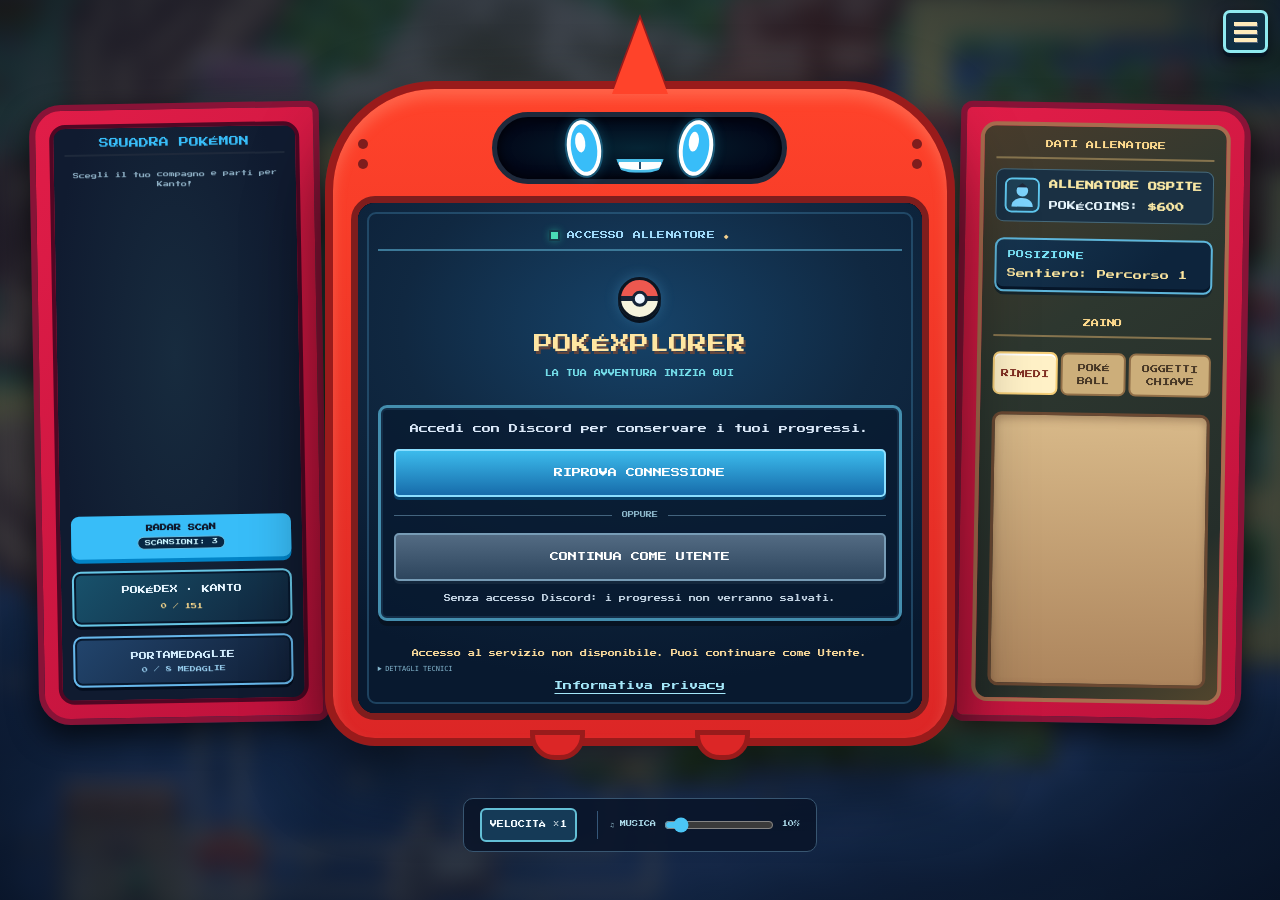
==== commit 91167c13: "Aggiornamento Pokexplorer - Beta: Pokédex / Sprites / Login Discord" ====
--- a/index.html
+++ b/index.html
@@ -3,7 +3,7 @@
 <head>
   <meta charset="UTF-8">
   <meta name="viewport" content="width=device-width, initial-scale=1.0">
-  <title>Pokéxplorer — V7.7 Rebuild R2.19 TEST</title>
+  <title>Pokéxplorer Beta</title>
   <meta name="theme-color" content="#fc4235">
   <meta name="description" content="Pokéxplorer — un’avventura Pokémon roguelike in beta.">
   <link rel="icon" href="assets/favicon.svg" type="image/svg+xml">
@@ -35,7 +35,7 @@
     <p>Non è una sconfitta Nuzlocke. Mancano alcuni file necessari al funzionamento di Pokéxplorer.</p>
     <p><strong>Come risolvere:</strong> chiudi questa scheda. Sul file ZIP fai clic destro →
     <strong>Estrai tutto...</strong> (oppure <strong>Estrai qui</strong> con 7-Zip).
-    Entra nella cartella estratta e apri <code>Pokéxplorer/index.html</code>.</p>
+    Entra nella cartella estratta e apri <code>Pokéxplorer Beta/index.html</code>.</p>
     <p><strong>Non aprire</strong> <code>index.html</code> direttamente dalla finestra dello ZIP:
     Windows potrebbe estrarre temporaneamente solo quel file, senza stili e script.</p>
     <p id="pokex-extraction-diagnostic" style="color:#91a9c3;font-size:13px"></p>
@@ -48,35 +48,48 @@
     <span class="menu-hamburger" aria-hidden="true"><i></i><i></i><i></i></span>
   </button>
   <div id="quick-settings-panel" class="hidden" role="group" aria-label="Opzioni del gioco">
-    <div class="quick-settings-heading" data-i18n-it="OPZIONI" data-i18n-en="OPTIONS">OPZIONI</div>
-    <div class="quick-settings-label" data-i18n-it="LINGUA" data-i18n-en="LANGUAGE">LINGUA</div>
-    <div class="language-flags" role="group" aria-label="Lingua / Language">
-      <button id="language-it" type="button" aria-label="Italiano" aria-pressed="true"><img src="assets/flags/it.png" alt="Bandiera italiana"></button>
-      <button id="language-en" type="button" aria-label="English" aria-pressed="false"><img src="assets/flags/en.png" alt="United Kingdom flag"></button>
-    </div>
-    <div class="quick-settings-label" data-i18n-it="EXTRA" data-i18n-en="EXTRAS">EXTRA</div>
+    <div class="quick-settings-heading">OPZIONI</div>
+    <div class="quick-settings-label">EXTRA</div>
+    <button id="logout-discord-btn" type="button" class="hidden">ESCI DA DISCORD</button>
     <div class="dev-shortcuts-row" role="group" aria-label="Scorciatoie test">
       <button id="dev-mode-trigger" type="button" aria-pressed="false" aria-haspopup="dialog" aria-controls="dev-code-overlay">DEV MODE</button>
       <button id="floor-jump-trigger" type="button" aria-haspopup="dialog" aria-controls="floor-jump-overlay" title="Vai al piano scelto (1–80) con codice 2103">VAI AL PIANO</button>
     </div>
+      <section id="developer-panel" class="developer-panel hidden" aria-label="Strumenti sviluppatore">
+        <h3>DEV MODE · ATTIVA</h3>
+        <p class="dev-status-text">999 Caramelle Rare e 999 Caramelle d’Oro nello zaino. Livelli fino a 100 senza limite medaglie.</p>
+        <button type="button" id="dev-radar">RADAR ∞</button>
+        <button type="button" id="dev-capture">CATTURA 100% ✓</button>
+        <button type="button" id="dev-skip-encounter">SALTA RAID / TRAINER DUNGEON</button>
+      </section>
   </div>
 </div>
 <section id="dev-code-overlay" class="hidden" role="dialog" aria-modal="true" aria-labelledby="dev-code-title">
   <form id="dev-code-form" class="dev-code-card" autocomplete="off">
     <h2 id="dev-code-title">DEV MODE</h2>
     <p id="dev-code-description">Inserisci il codice di accesso a 4 cifre.</p>
-    <label for="dev-access-code" data-i18n-it="CODICE" data-i18n-en="CODE">CODICE</label>
+    <label for="dev-access-code">CODICE</label>
     <input id="dev-access-code" type="password" inputmode="numeric" pattern="[0-9]{4}" maxlength="4"
            autocomplete="off" spellcheck="false" required aria-describedby="dev-code-error">
     <p id="dev-code-error" class="dev-code-error" role="status" aria-live="polite"></p>
     <div class="dev-code-actions">
-      <button id="dev-code-cancel" type="button" data-i18n-it="ANNULLA" data-i18n-en="CANCEL">ANNULLA</button>
-      <button id="dev-code-confirm" type="submit" data-i18n-it="SBLOCCA" data-i18n-en="UNLOCK">SBLOCCA</button>
+      <button id="dev-code-cancel" type="button">ANNULLA</button>
+      <button id="dev-code-confirm" type="submit">SBLOCCA</button>
     </div>
     <p class="dev-code-note">Sblocco per la sessione corrente. Oggetti DEV nello Zaino → Rimedi.</p>
   </form>
 </section>
 
+<!-- Ability Capsule: confirm exactly one normal ability, never hidden abilities. -->
+<section id="ability-capsule-overlay" class="hidden" role="dialog" aria-modal="true" aria-labelledby="ability-capsule-title">
+  <div class="ability-capsule-card">
+    <header><img src="assets/sprites/items/ability-capsule-user.png" width="36" height="36" alt=""><h2 id="ability-capsule-title">CAPSULA ABILITÀ</h2></header>
+    <p id="ability-capsule-description"></p>
+    <div id="ability-capsule-options" role="group" aria-label="Abilità alternative"></div>
+    <p id="ability-capsule-feedback" role="status" aria-live="polite"></p>
+    <button type="button" id="ability-capsule-cancel">ANNULLA</button>
+  </div>
+</section>
 <!-- Scorciatoia test separata dalla DEV MODE: qualsiasi piano da 1 a 80, con PIN 2103. -->
 <section id="floor-jump-overlay" class="hidden" role="dialog" aria-modal="true" aria-labelledby="floor-jump-title" aria-describedby="floor-jump-description">
   <form id="floor-jump-form" class="dev-code-card" autocomplete="off">
@@ -100,36 +113,33 @@
   <!-- ALA SINISTRA -->
   <div class="rotom-wing-left">
     <div class="wing-screen">
-      <div class="panel-hdr" data-i18n-it="SQUADRA POKÉMON" data-i18n-en="POKÉMON PARTY">SQUADRA POKÉMON</div>
+      <div class="panel-hdr">SQUADRA POKÉMON</div>
       <p class="party-intro" id="party-intro">Scegli il tuo compagno e parti per Kanto!</p>
       <div id="team-grid" class="team-grid-2x3"></div>
+      <button id="battle-close-team" class="battle-wing-close hidden" type="button">CHIUDI SQUADRA</button>
       <button class="btn-nav" id="btn-scan-radar" type="button" aria-describedby="radar-charge-count">
-        <span class="radar-button-label" data-i18n-it="RADAR SCAN" data-i18n-en="RADAR SCAN">RADAR SCAN</span>
+        <span class="radar-button-label">RADAR SCAN</span>
         <span id="radar-charge-count" class="radar-button-charges" role="status" aria-live="polite">SCANSIONI: 3</span>
       </button>
 
       
+      <button id="btn-open-pokedex" class="badge-case-trigger dex-sidebar-trigger" type="button" aria-haspopup="dialog" aria-controls="pokedex-overlay">
+        <span>POKÉDEX · KANTO</span><span id="dex-sidebar-count" class="badge-case-sidebar-count">0 / 151</span>
+      </button>
       <button id="btn-badge-case" class="badge-case-trigger" type="button" aria-haspopup="dialog" aria-controls="badge-case-overlay">
-        <span>🏅 PORTAMEDAGLIE</span><span id="badges-container" class="badge-case-sidebar-count">0 / 8 MEDAGLIE</span>
+        <span>PORTAMEDAGLIE</span><span id="badges-container" class="badge-case-sidebar-count">0 / 8 MEDAGLIE</span>
       </button>
 
 
 
-      <section id="developer-panel" class="developer-panel hidden" aria-label="Strumenti sviluppatore">
-        <h3 data-i18n-it="DEV MODE · ATTIVA" data-i18n-en="DEV MODE · ENABLED">DEV MODE · ATTIVA</h3>
-        <p class="dev-status-text" data-i18n-it="999 Caramelle Rare e 999 Caramelle d’Oro nello zaino. Livelli fino a 100 senza limite medaglie." data-i18n-en="999 Rare Candies and 999 Gold Candies in your Bag. Levels up to 100, with no Badge level cap.">999 Caramelle Rare e 999 Caramelle d’Oro nello zaino. Livelli fino a 100 senza limite medaglie.</p>
-        <button type="button" id="dev-radar">RADAR ∞</button>
-        <button type="button" id="dev-capture">CATTURA 100% ✓</button>
-        <button type="button" id="dev-skip-encounter">SALTA RAID / TRAINER DUNGEON</button>
-      </section>
+
     </div>
       <div id="party-action-menu" class="party-action-menu hidden" role="group" aria-label="Azioni squadra">
         <div id="party-action-title" class="party-action-title">POKÉMON</div>
-        <button type="button" id="party-info-action" data-i18n-it="INFO POKÉMON" data-i18n-en="POKÉMON INFO">INFO POKÉMON</button>
-        <button type="button" id="party-move-action" data-i18n-it="SPOSTA POKÉMON" data-i18n-en="MOVE POKÉMON">SPOSTA POKÉMON</button>
-        <button type="button" id="party-lead-action">IMPOSTA ATTIVO</button>
-        <button type="button" id="party-send-action" class="hidden" data-i18n-it="MANDA IN CAMPO" data-i18n-en="SEND INTO BATTLE">MANDA IN CAMPO</button>
-        <button type="button" id="party-close-action" data-i18n-it="CHIUDI" data-i18n-en="CLOSE">CHIUDI</button>
+        <button type="button" id="party-info-action">INFO POKÉMON</button>
+        <button type="button" id="party-move-action">SPOSTA POKÉMON</button>
+        <button type="button" id="party-send-action" class="hidden">MANDA IN CAMPO</button>
+        <button type="button" id="party-close-action">CHIUDI</button>
         <div id="party-move-hint" class="hidden">Seleziona un altro Pokémon occupato.</div>
       </div>
   </div>
@@ -143,9 +153,8 @@
 
     <div class="rotom-face">
       <div class="rotom-eye-ball left"></div>
-      <span style="font-size:8px; color:#38bdf8; letter-spacing:1px;">ROTOM-DEX</span>
+      <div class="rotom-mouth" aria-hidden="true"><span></span></div>
       <div class="rotom-eye-ball right"></div>
-      <div class="rotom-mouth"><span></span></div>
     </div>
 
     <!-- SCHERMO CENTRALE DI GIOCO -->
@@ -155,7 +164,7 @@
         <!-- GRO TTA CELESTE: STORY DIALOGUE, BLACKOUT, CINEMATIC -->
         <section id="celestial-dialog" class="hidden celestial-story" role="dialog" aria-modal="true" aria-label="Professor Oak">
           <div class="celestial-story-card">
-            <div class="celestial-story-speaker"><img src="assets/characters/oak-frlg-mugshot-clean.png" alt="" width="65" height="65"><span>PROFESSOR OAK</span></div>
+            <div class="celestial-story-speaker"><img src="assets/sprites/npc/oak-frlg-mugshot.png" alt="" width="65" height="65"><span>PROFESSOR OAK</span></div>
             <p id="celestial-dialog-text"></p>
             <button type="button" class="btn-nav" id="celestial-dialog-next">CONTINUA ▾ <small>SPAZIO</small></button>
             <div id="celestial-dialog-actions" class="hidden celestial-choices">
@@ -166,24 +175,59 @@
         </section>
         <section id="celestial-cinematic" class="hidden celestial-cinematic" role="status" aria-live="polite">
           <div class="celestial-cinematic-glow"></div>
-          <img src="https://raw.githubusercontent.com/PokeAPI/sprites/master/sprites/pokemon/150.png" onerror="this.onerror=null;this.src='assets/characters/mewtwo-cave.svg'" alt="Mewtwo" class="celestial-cinematic-mon">
+          <img src="https://raw.githubusercontent.com/PokeAPI/sprites/master/sprites/pokemon/150.png" onerror="this.onerror=null;this.src='assets/sprites/ui/pokemon-placeholder.svg'" alt="Mewtwo" class="celestial-cinematic-mon">
           <h2>MEWTWO</h2>
           <p id="celestial-cinematic-subtitle">Un potere psichico travolge la grotta…</p>
           <div class="celestial-cinematic-line"></div>
         </section>
         <div id="celestial-blackout" class="celestial-blackout" aria-hidden="true"></div>
 
+        <!-- AUTH: activated only when a real Supabase URL and public key are configured. -->
+        <section id="login-gate" class="hidden" role="dialog" aria-modal="true" aria-labelledby="login-gate-title" aria-describedby="login-gate-description">
+          <div class="login-gate-card">
+            <div class="login-gate-topline"><span class="login-gate-led" aria-hidden="true"></span><span>ACCESSO ALLENATORE</span><span class="login-gate-topline-dot" aria-hidden="true">◆</span></div>
+            <header class="login-gate-brand">
+              <span class="login-gate-ball" aria-hidden="true"></span>
+              <h2 id="login-gate-title">POKÉXPLORER</h2>
+              <span class="login-gate-brand-sub">LA TUA AVVENTURA INIZIA QUI</span>
+            </header>
+            <div class="login-gate-actions">
+              <p id="login-gate-description">Accedi con Discord per conservare i tuoi progressi.</p>
+              <button type="button" id="login-discord-btn" class="btn-nav">ACCEDI CON DISCORD</button>
+              <div class="login-gate-separator" aria-hidden="true"><span>OPPURE</span></div>
+              <button type="button" id="login-guest-btn" class="btn-nav login-guest-btn">CONTINUA COME UTENTE</button>
+              <p class="login-guest-note">Senza accesso Discord: i progressi non verranno salvati.</p>
+            </div>
+            <footer class="login-gate-footer">
+              <p id="login-gate-status" role="status" aria-live="polite"></p>
+              <details id="login-gate-error-details" class="hidden"><summary>DETTAGLI TECNICI</summary><p id="login-gate-error-code"></p></details>
+              <a href="docs/PRIVACY_NOTICE_TEMPLATE.md" target="_blank" rel="noopener noreferrer">Informativa privacy</a>
+            </footer>
+          </div>
+        </section>
         <!-- MAIN MENU OVERLAY -->
         <div id="main-menu-overlay">
           <div style="margin-top:10px;">
             <div class="logo-title">POKÉXPLORER</div>
+            <div class="beta-version-label">Beta</div>
             <div style="font-size:7px; color:#5eead4; margin-top:6px;">UN’AVVENTURA POKÉMON ROGUELIKE</div>
-            <div id="build-version" style="font-size:6px; color:#facc15; margin-top:9px; letter-spacing:1px;">BUILD V7.7 · R2.19 TEST</div>
-          </div>
-          <div class="menu-card">
+            <!-- Version metadata remains in CHANGELOG, not on the main menu. -->
+          </div>
+          <div class="menu-card main-menu-actions">
+            <p id="save-status" class="save-status" role="status" aria-live="polite"></p>
             <button class="btn-nav" id="btn-start-game">NUOVA AVVENTURA</button>
-          </div>
-          <div style="font-size:6px; color:#94a3b8;">SVILUPPATO DA @17nico</div>
+            <button class="btn-nav" id="btn-continue-game" disabled title="Nessun checkpoint valido">CONTINUA AVVENTURA</button>
+            <button class="btn-nav" id="btn-menu-pokedex" type="button">POKÉDEX</button>
+            <button class="btn-nav" id="btn-view-progress">GUARDA PROGRESSI</button>
+            <button class="btn-nav" id="btn-contact-support">CONTATTA ASSISTENZA</button>
+          </div>
+          <section id="menu-message" class="hidden menu-subdialog" role="dialog" aria-label="Informazioni menu">
+            <p id="menu-message-text"></p>
+            <div class="menu-message-buttons">
+              <button type="button" id="menu-message-confirm" class="btn-nav hidden">SÌ</button>
+              <button type="button" id="menu-message-cancel" class="btn-nav">NO</button>
+            </div>
+          </section>
         </div>
 
         <!-- Selettore strumenti: overlay non bloccante, squadra selezionabile a sinistra. -->
@@ -192,20 +236,40 @@
             <div id="item-target-message">A quale Pokémon vuoi dare lo strumento?</div>
             <div class="item-target-help">Scegli un Pokémon dalla squadra a sinistra.</div>
             <div id="item-target-mobile-list" class="item-target-mobile-list" aria-label="Scegli un Pokémon"></div>
-            <button type="button" id="item-target-cancel" data-i18n-it="ANNULLA" data-i18n-en="CANCEL">ANNULLA</button>
+            <button type="button" id="item-target-cancel">ANNULLA</button>
           </div>
         </div>
 
         <!-- Scheda Pokémon: le informazioni non modificano la formazione. -->
         <section id="pokemon-info-overlay" class="hidden" role="dialog" aria-modal="false" aria-label="Informazioni Pokémon">
           <div class="pokemon-info-card">
-            <div class="pokemon-info-header"><h2 id="pokemon-info-name"></h2><button id="pokemon-info-close" type="button" aria-label="Chiudi informazioni">✕</button></div>
-            <div class="pokemon-info-hero" id="pokemon-info-hero"><img id="pokemon-info-sprite" alt="Sprite Pokémon"><div><strong id="pokemon-info-level"></strong><span id="pokemon-info-types"></span><span id="pokemon-info-nature"></span><span id="pokemon-info-ability"></span><p id="pokemon-info-ability-description" class="pokedex-description"></p></div></div>
-            <h3 data-i18n-it="STATISTICHE" data-i18n-en="STATS">STATISTICHE</h3>
-            <div id="pokemon-info-stats" class="pokemon-info-stats"></div>
-            <h3 data-i18n-it="MOSSE" data-i18n-en="MOVES">MOSSE</h3>
-            <div id="pokemon-info-moves" class="pokemon-info-moves"></div>
-            <div class="pokemon-info-footnote">Le statistiche comprendono livello, natura, IV ed EV. I modificatori temporanei sono visibili solo in battaglia.</div>
+            <div class="pokemon-info-header"><span class="pokemon-info-head-icon" aria-hidden="true">◉</span><h2 id="pokemon-info-name"></h2><button id="pokemon-info-close" type="button" aria-label="Chiudi informazioni">✕</button></div>
+            <div class="pokemon-info-hero" id="pokemon-info-hero">
+              <div class="pokemon-info-sprite-stage"><img id="pokemon-info-sprite" alt="Sprite Pokémon"></div>
+              <div class="pokemon-info-identity">
+                <strong id="pokemon-info-level"></strong>
+                <div id="pokemon-info-types" class="pokemon-type-chips"></div>
+                <span id="pokemon-info-nature"></span>
+                <span id="pokemon-info-ability"></span>
+                <details class="pokemon-ability-details" id="pokemon-ability-details">
+                  <summary>DETTAGLI ABILITÀ</summary>
+                  <p id="pokemon-info-ability-description" class="pokedex-description"></p>
+                </details>
+              </div>
+            </div>
+            <div class="pokemon-info-tabs" role="tablist" aria-label="Dettagli Pokémon">
+              <button id="pokemon-tab-stats" class="pokemon-info-tab active" type="button" role="tab" aria-selected="true" aria-controls="pokemon-panel-stats">STATISTICHE</button>
+              <button id="pokemon-tab-moves" class="pokemon-info-tab" type="button" role="tab" aria-selected="false" aria-controls="pokemon-panel-moves">MOSSE</button>
+            </div>
+            <div class="pokemon-info-content" id="pokemon-info-content">
+              <section id="pokemon-panel-stats" role="tabpanel" aria-labelledby="pokemon-tab-stats">
+                <div id="pokemon-info-stats" class="pokemon-info-stats"></div>
+                <div class="pokemon-info-footnote">Le statistiche includono natura, IV ed EV. I bonus temporanei sono visibili solo in battaglia.</div>
+              </section>
+              <section id="pokemon-panel-moves" class="hidden" role="tabpanel" aria-labelledby="pokemon-tab-moves">
+                <div id="pokemon-info-moves" class="pokemon-info-moves"></div>
+              </section>
+            </div>
           </div>
         </section>
         <!-- R2.18 — Portamedaglie di Kanto: separate readable screen, not 8 clipped miniatures. -->
@@ -220,25 +284,62 @@
             <footer id="badge-case-progress" class="badge-case-progress">0 DI 8 MEDAGLIE CONQUISTATE</footer>
           </div>
         </section>
+        <!-- Pokédex Hybrid: species inventory and secret discovered variants. -->
+        <section id="pokedex-overlay" class="hidden" role="dialog" aria-modal="true" aria-label="Pokédex di Kanto">
+          <div class="dex-panel">
+            <header class="dex-header">
+              <div><small>ROTOMDEX / REGIONE DI KANTO</small><h2>POKÉDEX</h2><span id="dex-counts">VISTI 0/151 · CATTURATI 0/151</span></div>
+              <button id="dex-close" type="button" aria-label="Chiudi Pokédex">✕</button>
+            </header>
+            <div class="dex-body">
+              <aside class="dex-browser">
+                <label class="dex-sr" for="dex-search">Cerca per nome o numero</label>
+                <input id="dex-search" type="search" placeholder="CERCA NOME / NUMERO…" autocomplete="off" />
+                <div class="dex-filters">
+                  <label class="dex-sr" for="dex-filter-status">Stato Pokédex</label>
+                  <select id="dex-filter-status"><option value="all">TUTTI</option><option value="seen">VISTI</option><option value="caught">CATTURATI</option><option value="missing">MANCANTI</option></select>
+                  <label class="dex-sr" for="dex-filter-type">Tipo Pokémon</label>
+                  <select id="dex-filter-type"><option value="all">OGNI TIPO</option><option value="normal">NORMALE</option><option value="fire">FUOCO</option><option value="water">ACQUA</option><option value="electric">ELETTRO</option><option value="grass">ERBA</option><option value="ice">GHIACCIO</option><option value="fighting">LOTTA</option><option value="poison">VELENO</option><option value="ground">TERRA</option><option value="flying">VOLANTE</option><option value="psychic">PSICO</option><option value="bug">COLEOTTERO</option><option value="rock">ROCCIA</option><option value="ghost">SPETTRO</option><option value="dragon">DRAGO</option><option value="dark">BUIO</option><option value="steel">ACCIAIO</option><option value="fairy">FOLLETTO</option></select>
+                </div>
+                <div id="dex-species-list" class="dex-species-list" aria-label="Elenco delle specie di Kanto"></div>
+              </aside>
+              <article class="dex-detail">
+                <div class="dex-hero">
+                  <div class="dex-sprite-stage"><img id="dex-detail-sprite" src="assets/sprites/ui/pokemon-placeholder.svg" alt="Sprite Pokémon" /></div>
+                  <div class="dex-identity"><span id="dex-detail-num">#001</span><h3 id="dex-detail-name">?????</h3><span id="dex-detail-state">NON SCOPERTO</span><div id="dex-detail-types"></div></div>
+                </div>
+                <nav class="dex-tabs" aria-label="Sezioni Pokédex">
+                  <button type="button" data-dex-tab="scheda" class="active">SCHEDA</button>
+                  <button type="button" data-dex-tab="varianti">VARIANTI</button>
+                  <button type="button" data-dex-tab="habitat">HABITAT</button>
+                  <button type="button" data-dex-tab="diario">DIARIO</button>
+                </nav>
+                <section id="dex-tab-content" class="dex-tab-content" aria-live="polite"></section>
+              </article>
+            </div>
+            <footer class="dex-footer"><span>ROTOM · ARCHIVIO ALLENATORE</span><span id="dex-cloud-status" role="status" aria-live="polite">LOCALE · SENZA CLOUD</span></footer>
+          </div>
+        </section>
+        <div id="dex-discovery-toast" class="dex-discovery-toast hidden" role="status" aria-live="polite"></div>
         <!-- GAME OVER OVERLAY -->
         <div id="gameover-overlay" class="hidden" style="position:absolute; inset:0; z-index:200; background:#020617; display:none; flex-direction:column; align-items:center; justify-content:center; padding:20px; text-align:center;">
-          <div style="font-size:22px; color:#ef4444; margin-bottom:15px; text-shadow:2px 2px #000;" data-i18n-it="FINE DELL’AVVENTURA" data-i18n-en="END OF ADVENTURE">FINE DELL’AVVENTURA</div>
+          <div style="font-size:22px; color:#ef4444; margin-bottom:15px; text-shadow:2px 2px #000;">FINE DELL’AVVENTURA</div>
           <div style="font-size:7px; color:#94a3b8; margin-bottom:20px; line-height:1.6;">Non hai più Pokémon disponibili. La tua avventura Nuzlocke è terminata.</div>
-          <button class="btn-nav" id="btn-return-main-menu" style="background:#ef4444; box-shadow:0 4px 0 #991b1b; width:auto; padding:10px 24px;" data-i18n-it="TORNA AL MENU" data-i18n-en="RETURN TO MENU">TORNA AL MENU</button>
+          <button class="btn-nav" id="btn-return-main-menu" style="background:#ef4444; box-shadow:0 4px 0 #991b1b; width:auto; padding:10px 24px;">TORNA AL MENU</button>
         </div>
 
         <!-- STARTER SELECTION OVERLAY -->
         <div id="starter-scene-overlay" class="hidden">
-          <div style="font-size:9px; color:#38bdf8; margin-top:5px;" data-i18n-it="SCEGLI IL TUO POKÉMON" data-i18n-en="CHOOSE YOUR POKÉMON">SCEGLI IL TUO POKÉMON</div>
+          <div style="font-size:9px; color:#38bdf8; margin-top:5px;">SCEGLI IL TUO POKÉMON</div>
           <div class="trainer-choice" role="group" aria-label="Scegli il tuo personaggio">
-            <span data-i18n-it="IL TUO PERSONAGGIO" data-i18n-en="YOUR CHARACTER">IL TUO PERSONAGGIO</span>
-            <button id="choose-male" type="button" class="selected" aria-pressed="true" data-i18n-it="RAGAZZO" data-i18n-en="BOY">RAGAZZO</button>
-            <button id="choose-female" type="button" aria-pressed="false" data-i18n-it="RAGAZZA" data-i18n-en="GIRL">RAGAZZA</button>
+            <span>IL TUO PERSONAGGIO</span>
+            <button id="choose-male" type="button" class="selected" aria-pressed="true">RAGAZZO</button>
+            <button id="choose-female" type="button" aria-pressed="false">RAGAZZA</button>
           </div>
           <div class="briefcase-container" role="group" aria-label="Valigetta con tre Poké Ball">
-            <div class="briefcase-lid"><span class="briefcase-brand" data-i18n-it="PROFESSOR OAK · POKÉMON INIZIALI" data-i18n-en="PROFESSOR OAK · STARTER POKÉMON">PROFESSOR OAK · POKÉMON INIZIALI</span><span class="briefcase-lid-symbol">POKÉMON</span></div>
+            <div class="briefcase-lid"><span class="briefcase-brand">PROFESSOR OAK · POKÉMON INIZIALI</span><span class="briefcase-lid-symbol">POKÉMON</span></div>
             <div class="briefcase-inner" id="briefcase-balls"></div>
-            <div class="briefcase-plate" data-i18n-it="VALIGETTA POKÉMON" data-i18n-en="POKÉMON CASE">VALIGETTA POKÉMON</div>
+            <div class="briefcase-plate">VALIGETTA POKÉMON</div>
           </div>
           <div class="starter-preview-strip">
             <div id="starter-showcase" class="pokemon-showcase-box">
@@ -251,37 +352,40 @@
               RotomDex: Seleziona una Poké Ball dalla valigetta per scegliere il tuo compagno.
             </div>
             <div id="dialog-actions" class="hidden" style="display:flex; gap:10px; justify-content:center; margin-top:10px;">
-              <button class="btn-nav" id="btn-confirm-yes" style="width:auto; padding:6px 16px;" data-i18n-it="CONFERMA" data-i18n-en="CONFIRM">CONFERMA</button>
-              <button class="btn-nav" id="btn-confirm-no" style="width:auto; padding:6px 16px; background:#ef4444;" data-i18n-it="ANNULLA" data-i18n-en="CANCEL">ANNULLA</button>
+              <button class="btn-nav" id="btn-confirm-yes" style="width:auto; padding:6px 16px;">CONFERMA</button>
+              <button class="btn-nav" id="btn-confirm-no" style="width:auto; padding:6px 16px; background:#ef4444;">ANNULLA</button>
             </div>
           </div>
         </div>
 
         <!-- POKÉMARKET OVERLAY -->
-        <div id="pokemart-overlay" class="hidden">
+        <div id="pokemart-overlay" class="hidden" role="dialog" aria-modal="true" aria-label="Pokémarket">
+          <button type="button" id="mart-close-x" class="mart-close-x" aria-label="Chiudi il Pokémarket">✕</button>
           <div style="font-size:9px; color:#f59e0b; margin-bottom:8px;">POKÉMARKET</div>
-          <div style="background:#0f172a; border:3px solid #38bdf8; border-radius:12px; padding:12px; width:100%; max-width:400px; display:flex; flex-direction:column; gap:8px; text-align:center;">
-            <div style="font-size:6px; color:#f8fafc; line-height:1.4;">Benvenuto al Negozio! Acquista strumenti utili:</div>
-            <div class="mart-clerk-scene" aria-label="Commesso Pokémon con assistente Kecleon">
-              <div class="mart-clerk-portrait" role="img" aria-label="Commesso del Pokémarket"><span class="mart-clerk-hair"></span><span class="mart-clerk-face"></span><span class="mart-clerk-uniform"></span></div>
-              <div class="mart-clerk-dialogue"><strong>COMMESSO</strong><span>Benvenuto! Il mio Kecleon ti aiuterà a scegliere gli strumenti.</span></div>
-              <img class="mart-kecleon" src="https://raw.githubusercontent.com/PokeAPI/sprites/master/sprites/pokemon/352.png" onerror="this.onerror=null;this.style.display='none';this.parentElement.classList.add('kecleon-offline')" alt="Kecleon, assistente del negozio" loading="lazy">
-            </div>
-            <button class="btn-nav" id="buy-pokeball-btn" style="background:#ef4444; box-shadow:0 4px 0 #991b1b;"><img class="mart-item-icon" src="assets/items/pokeball-game.png" onerror="this.onerror=null;this.src='assets/items/pokeball-game.png'" alt="" aria-hidden="true">Poké Ball x1 ($200)</button>
-            <button class="btn-nav" id="buy-potion-btn" style="background:#4ade80; color:#0f172a; box-shadow:0 4px 0 #16a34a;"><img class="mart-item-icon" src="assets/items/potion-user.png" alt="" aria-hidden="true">Pozione x1 ($150)</button>
-            <button class="btn-nav hidden" id="buy-super-potion-btn" style="background:#60a5fa;color:#0f172a;box-shadow:0 4px 0 #2563eb;"><img class="mart-item-icon" src="assets/items/super-potion-user.png" alt="">Superpozione x1 ($600)</button>
-            <button class="btn-nav hidden" id="buy-hyper-potion-btn" style="background:#f472b6;color:#0f172a;box-shadow:0 4px 0 #be185d;"><img class="mart-item-icon" src="assets/items/hyper-potion-user.png" alt="">Iperpozione x1 ($1.000)</button>
-            <button class="btn-nav" id="buy-elixir-btn" style="background:#a78bfa;color:#142031;box-shadow:0 4px 0 #6d28d9;"><img class="mart-item-icon" src="assets/items/elixir-user.png" alt="" aria-hidden="true">Elisir x1 ($400)</button>
-            <button class="btn-nav" id="buy-radar-btn" style="background:#38bdf8;color:#142031;box-shadow:0 4px 0 #0284c7;"><img class="mart-item-icon" src="assets/items/radar-user.png" alt="" aria-hidden="true">Radar Scan +1 ($1.500)</button>
-            <button class="btn-nav" id="close-market-btn" style="background:#64748b; box-shadow:0 4px 0 #334155; margin-top:4px;" data-i18n-it="ESCI DAL NEGOZIO" data-i18n-en="LEAVE SHOP">ESCI DAL NEGOZIO</button>
+          <div class="mart-shop-card" style="background:#0f172a; border:3px solid #38bdf8; border-radius:12px; padding:12px; width:100%; max-width:400px; display:flex; flex-direction:column; gap:8px; text-align:center;">
+            <div style="font-size:6px; color:#f8fafc; line-height:1.4;">STRUMENTI IN VENDITA</div>
+            <div class="mart-clerk-scene" aria-label="Commesso del PokéMarket">
+              <img class="mart-shop-portrait" src="assets/sprites/npc/ritratti/OW-16.png" alt="Commesso del PokéMarket">
+              <div class="mart-clerk-dialogue"><strong>COMMESSO</strong><span>Scegli gli strumenti per il tuo viaggio!</span></div>
+            </div>
+            <div class="mart-catalogue" role="group" aria-label="Strumenti disponibili">
+            <button class="btn-nav" id="buy-pokeball-btn" style="background:#ef4444; box-shadow:0 4px 0 #991b1b;"><img class="mart-item-icon" src="assets/sprites/items/pokeball-game.png" onerror="this.onerror=null;this.src='assets/sprites/items/pokeball-game.png'" alt="" aria-hidden="true"><span class="mart-product-name">Poké Ball x1</span><span class="mart-product-price">$200</span></button>
+            <button class="btn-nav" id="buy-potion-btn" style="background:#4ade80; color:#0f172a; box-shadow:0 4px 0 #16a34a;"><img class="mart-item-icon" src="assets/sprites/items/potion-user.png" alt="" aria-hidden="true"><span class="mart-product-name">Pozione x1</span><span class="mart-product-price">$150</span></button>
+            <button class="btn-nav hidden" id="buy-super-potion-btn" style="background:#60a5fa;color:#0f172a;box-shadow:0 4px 0 #2563eb;"><img class="mart-item-icon" src="assets/sprites/items/super-potion-user.png" alt=""><span class="mart-product-name">Superpozione x1</span><span class="mart-product-price">$600</span></button>
+            <button class="btn-nav hidden" id="buy-hyper-potion-btn" style="background:#f472b6;color:#0f172a;box-shadow:0 4px 0 #be185d;"><img class="mart-item-icon" src="assets/sprites/items/hyper-potion-user.png" alt=""><span class="mart-product-name">Iperpozione x1</span><span class="mart-product-price">$1.000</span></button>
+            <button class="btn-nav" id="buy-elixir-btn" style="background:#a78bfa;color:#142031;box-shadow:0 4px 0 #6d28d9;"><img class="mart-item-icon" src="assets/sprites/items/elixir-user.png" alt="" aria-hidden="true"><span class="mart-product-name">Elisir x1</span><span class="mart-product-price">$400</span></button>
+            <button class="btn-nav" id="buy-ability-capsule-btn" type="button" style="background:#9368cf;color:#fff;box-shadow:0 4px 0 #5d3986;"><img class="mart-item-icon" src="assets/sprites/items/ability-capsule-user.png" alt="" aria-hidden="true"><span class="mart-product-name">Capsula Abilità x1</span><span class="mart-product-price">$3.000</span></button>
+            <button class="btn-nav" id="buy-radar-btn" style="background:#38bdf8;color:#142031;box-shadow:0 4px 0 #0284c7;"><img class="mart-item-icon" src="assets/sprites/items/radar-user.png" alt="" aria-hidden="true"><span class="mart-product-name">Radar Scan +1</span><span class="mart-product-price">$1.500</span></button>
+            </div>
+            <button class="btn-nav" id="close-market-btn" style="background:#64748b; box-shadow:0 4px 0 #334155; margin-top:4px;">ESCI DAL NEGOZIO</button>
           </div>
           <div class="mart-display-props" aria-hidden="true">
-            <img class="mart-shelf-icon" src="assets/items/pokeball-game.png" alt="">
-            <img class="mart-shelf-icon" src="assets/items/super-potion-user.png" alt="">
-            <img class="mart-shelf-icon" src="assets/items/pokeball-game.png" alt="">
-            <img class="mart-shelf-icon" src="assets/items/hyper-potion-user.png" alt="">
-            <img class="mart-shelf-icon" src="assets/items/pokeball-game.png" alt="">
-            <img class="mart-shelf-icon" src="assets/items/radar-user.png" alt="">
+            <img class="mart-shelf-icon" src="assets/sprites/items/pokeball-game.png" alt="">
+            <img class="mart-shelf-icon" src="assets/sprites/items/super-potion-user.png" alt="">
+            <img class="mart-shelf-icon" src="assets/sprites/items/pokeball-game.png" alt="">
+            <img class="mart-shelf-icon" src="assets/sprites/items/hyper-potion-user.png" alt="">
+            <img class="mart-shelf-icon" src="assets/sprites/items/pokeball-game.png" alt="">
+            <img class="mart-shelf-icon" src="assets/sprites/items/radar-user.png" alt="">
           </div>
         </div>
 
@@ -292,7 +396,7 @@
             <p id="gym-entry-text">Vuoi iniziare la sfida?</p>
             <div class="gba-dialog-actions">
               <button type="button" id="gym-entry-yes" class="btn-nav">INIZIA SFIDA</button>
-              <button type="button" id="gym-entry-no" class="btn-nav" data-i18n-it="ANNULLA" data-i18n-en="CANCEL">ANNULLA</button>
+              <button type="button" id="gym-entry-no" class="btn-nav">ANNULLA</button>
             </div>
           </div>
         </div>
@@ -333,11 +437,11 @@
           <div class="gym-intro-sparks" aria-hidden="true"></div>
           <div class="gym-intro-kicker">SFIDA FINALE DELLA PALESTRA</div>
           <img id="gym-leader-portrait" alt="Capopalestra" src="" />
-          <h2 id="gym-leader-name" data-i18n-it="CAPOPALESTRA" data-i18n-en="GYM LEADER">CAPOPALESTRA</h2>
+          <h2 id="gym-leader-name">CAPOPALESTRA</h2>
           <div id="gym-leader-specialty">SPECIALITÀ</div>
           <div id="gym-leader-roster">SQUADRA</div>
           <p>Tre avversari superati. Adesso affronti il vero capopalestra!</p>
-          <button class="btn-nav" id="btn-start-gym-leader" data-i18n-it="INIZIA LA SFIDA" data-i18n-en="START CHALLENGE">INIZIA LA SFIDA</button>
+          <button class="btn-nav" id="btn-start-gym-leader">INIZIA LA SFIDA</button>
         </div>
 
         <!-- OVERLAY DIALOGO ALLENATORE / PALESTRA -->
@@ -347,17 +451,17 @@
           </div>
           <div class="trainer-dialog-box">
             <div id="trainer-dialog-speech">"Ehi tu! I nostri sguardi si sono incrociati!"</div>
-            <button class="btn-nav" id="btn-start-trainer-battle" style="margin-top:10px; width:auto; padding:6px 20px;" data-i18n-it="LOTTA!" data-i18n-en="BATTLE!">LOTTA!</button>
+            <button class="btn-nav" id="btn-start-trainer-battle" style="margin-top:10px; width:auto; padding:6px 20px;">LOTTA!</button>
           </div>
         </div>
 
         <!-- ENCOUNTER WARNING OVERLAY (SELVATICO) -->
         <div id="wild-encounter-overlay" class="hidden">
-          <div style="font-size:9px; color:#f8fafc; text-align:center; margin-bottom:15px;" data-i18n-it="ATTENZIONE!" data-i18n-en="WARNING!">ATTENZIONE!</div>
-          <div class="trainer-avatar-card" style="border-color:#4ade80;"><img src="assets/items/pokeball-game.png" alt="Incontro"></div>
+          <div style="font-size:9px; color:#f8fafc; text-align:center; margin-bottom:15px;">ATTENZIONE!</div>
+          <div class="trainer-avatar-card" style="border-color:#4ade80;"><img src="assets/sprites/items/pokeball-game.png" alt="Incontro"></div>
           <div class="trainer-dialog-box" style="margin-top:15px;">
             <div id="wild-encounter-speech">Un Pokémon selvatico è comparso!</div>
-            <button class="btn-nav" id="btn-start-wild-battle" style="margin-top:10px; width:auto; padding:6px 20px;" data-i18n-it="LOTTA!" data-i18n-en="BATTLE!">LOTTA!</button>
+            <button class="btn-nav" id="btn-start-wild-battle" style="margin-top:10px; width:auto; padding:6px 20px;">LOTTA!</button>
           </div>
         </div>
 
@@ -373,12 +477,12 @@
         </div>
 
         <div id="exp-log-bar">
-          <span id="log-status-text">Seleziona una direzione per esplorare.</span>
+          <span id="log-status-text" role="status" aria-live="polite" aria-atomic="true">Seleziona una direzione per esplorare.</span>
         </div>
 
         <!-- BATTLE OVERLAY STILE GBA -->
         <div id="overlay-battle" class="full-overlay hidden">
-          <div id="battle-stage" class="battle-bg-gba" data-biome="meadow">
+          <div id="battle-stage" class="battle-bg-gba" data-biome="meadow" data-platform-theme="meadow">
             
             <!-- HUD NEMICO -->
             <div id="enemy-hud" class="hud-card-gba">
@@ -442,9 +546,10 @@
         <div id="battle-controls" class="hidden" aria-label="Comandi della battaglia">
           <button id="btn-move-back" class="hidden" type="button" aria-label="Torna ai comandi">←</button>
           <div id="panel-main-actions" class="grid-2x2">
-            <button class="act-btn" id="btn-act-fight" data-i18n-it="LOTTA" data-i18n-en="FIGHT">LOTTA</button>
-            <button class="act-btn" id="btn-act-run" data-i18n-it="FUGA" data-i18n-en="RUN">FUGA</button>
+            <button class="act-btn" id="btn-act-fight" type="button">LOTTA</button>
+            <button class="act-btn" id="btn-act-bag" type="button">BORSA</button>
             <button class="act-btn" id="btn-act-switch" type="button">POKÉMON</button>
+            <button class="act-btn" id="btn-act-run" type="button">FUGA</button>
           </div>
           <div id="panel-move-actions" class="grid-2x2 hidden"></div>
           <div id="panel-team-actions" class="battle-panel-hint hidden"></div>
@@ -458,8 +563,8 @@
           <div class="finale-medal-preview" id="victory-badge-preview" aria-hidden="true"></div>
           <p>Il gioco è ancora in fase di beta, attualmente stiamo preparando nuovi aggiornamenti!</p>
           <div class="finale-actions">
-            <button class="finale-button primary" id="btn-victory-photo" type="button" data-i18n-it="FOTO RICORDO" data-i18n-en="SOUVENIR PHOTO">FOTO RICORDO</button>
-            <button class="finale-button secondary" id="btn-victory-menu" type="button" data-i18n-it="TORNA AL MENÙ PRINCIPALE" data-i18n-en="MAIN MENU">TORNA AL MENÙ PRINCIPALE</button>
+            <button class="finale-button primary" id="btn-victory-photo" type="button">FOTO RICORDO</button>
+            <button class="finale-button secondary" id="btn-victory-menu" type="button">TORNA AL MENÙ PRINCIPALE</button>
           </div>
         </section>
 
@@ -468,7 +573,7 @@
           <div class="memory-photo-card">
             <div class="memory-photo-head">
               <span class="memory-photo-tag">POKÉXPLORER · KANTO</span>
-              <h2 id="memory-photo-title" data-i18n-it="FOTO RICORDO" data-i18n-en="SOUVENIR PHOTO">FOTO RICORDO</h2>
+              <h2 id="memory-photo-title">FOTO RICORDO</h2>
               <p>LA TUA SQUADRA CAMPIONE</p>
             </div>
             <div id="memory-photo-team" class="memory-photo-team" aria-label="La tua squadra Pokémon"></div>
@@ -476,23 +581,40 @@
             <div id="memory-photo-badges" class="memory-photo-badges" aria-label="Medaglie conquistate"></div>
             <div class="memory-photo-footer">INVIA QUESTO SCREEN SU DISCORD A @17nico</div>
           </div>
-          <button class="finale-button photo-back" type="button" id="btn-photo-back" data-i18n-it="INDIETRO" data-i18n-en="BACK">INDIETRO</button>
-        </section>
-
-        <div id="evolution-overlay" class="hidden" role="dialog" aria-label="Evoluzione del Pokémon">
-          <h3>EVOLUZIONE!</h3>
-          <div class="evolution-sprites"><img id="evolution-from" alt="Prima dell'evoluzione"><img id="evolution-to" class="hidden" alt="Pokémon evoluto"></div>
-          <p id="evolution-caption"></p>
-          <button class="btn-nav" id="evolution-start" type="button">AVVIA EVOLUZIONE ▶</button>
-          <button class="btn-nav hidden" id="evolution-finish" type="button">CONTINUA ▶</button>
+          <button class="finale-button photo-back" type="button" id="btn-photo-back">INDIETRO</button>
+        </section>
+
+        <section id="evolution-choice-overlay" class="hidden" role="dialog" aria-modal="true" aria-label="Scelta evoluzione">
+          <div class="evolution-choice-card">
+            <h3 id="evolution-choice-title">SCEGLI L’EVOLUZIONE</h3>
+            <div id="evolution-choice-options" class="evolution-choice-options"></div>
+            <button id="evolution-choice-later" type="button" class="btn-nav">RIMANDA EVOLUZIONE</button>
+          </div>
+        </section>
+        <div id="evolution-overlay" class="hidden" role="dialog" aria-modal="true" aria-label="Evoluzione del Pokémon">
+          <div class="evolution-card">
+            <h3>EVOLUZIONE!</h3>
+            <div class="evolution-sprites"><img id="evolution-from" alt="Pokémon prima dell’evoluzione"><img id="evolution-to" class="hidden" alt="Pokémon evoluto"></div>
+            <p id="evolution-caption" role="status" aria-live="polite"></p>
+            <button class="btn-nav" id="evolution-start" type="button">AVVIA EVOLUZIONE ▶</button>
+            <button class="btn-nav hidden" id="evolution-finish" type="button">CONTINUA ▶</button>
+          </div>
         </div>
 
       </div>
     </div>
 
+    <!-- Raid API recovery: shown only if loading an opponent fails after an earlier win. -->
+    <div id="raid-api-error" class="hidden" role="dialog" aria-modal="true" aria-labelledby="raid-api-error-title">
+      <div class="raid-error-box">
+        <h3 id="raid-api-error-title">RAID IN PAUSA</h3>
+        <p>Impossibile caricare il prossimo avversario. Le vittorie ottenute sono conservate.</p>
+        <button id="btn-raid-api-retry" type="button" class="act-btn">RIPROVA IL CARICAMENTO</button>
+      </div>
+    </div>
     <div id="battle-confirm" class="hidden" role="dialog" aria-modal="false" aria-label="Conferma azione">
       <div class="battle-confirm-box"><p id="battle-confirm-text"></p>
-      <div class="confirm-row"><button id="btn-battle-confirm-yes" class="act-btn" data-i18n-it="CONFERMA" data-i18n-en="CONFIRM">CONFERMA</button><button id="btn-battle-confirm-no" class="act-btn" data-i18n-it="ANNULLA" data-i18n-en="CANCEL">ANNULLA</button></div></div>
+      <div class="confirm-row"><button id="btn-battle-confirm-yes" class="act-btn">CONFERMA</button><button id="btn-battle-confirm-no" class="act-btn">ANNULLA</button></div></div>
     </div>
     <div class="rotom-feet"><div class="rotom-foot"></div><div class="rotom-foot"></div></div>
   </div>
@@ -500,23 +622,31 @@
   <!-- ALA DESTRA -->
   <div class="rotom-wing-right">
     <div class="wing-screen">
-      <div class="panel-hdr">DATI PERCORSO</div>
-      <div style="font-size:6px; display:flex; flex-direction:column; gap:4px;">
-        <div><span data-i18n-it="LIVELLO:" data-i18n-en="FLOOR:">LIVELLO:</span> <strong id="floor-num" style="color:#38bdf8;">1</strong></div>
-        <div><span data-i18n-it="TIPO:" data-i18n-en="TYPE:">TIPO:</span> <strong id="area-type-label" style="color:#4ade80;">PERCORSO</strong></div>
-        <div><span data-i18n-it="DENARO:" data-i18n-en="MONEY:">DENARO:</span> <strong id="player-money" style="color:#4ade80;">$600</strong></div>
+      <div class="panel-hdr">DATI ALLENATORE</div>
+      <div class="trainer-profile" aria-label="Profilo allenatore">
+        <img id="trainer-discord-avatar" src="assets/sprites/ui/trainer-avatar-fallback.svg" alt="" width="35" height="35">
+        <div class="trainer-profile-details">
+          <strong id="trainer-discord-name">ALLENATORE OSPITE</strong>
+          <span><span>POKÉCOINS:</span> <strong id="player-money">$600</strong></span>
+        </div>
       </div>
+      <div id="route-location-panel" class="route-location-panel" role="status" aria-live="polite">
+        <span class="route-location-eyebrow">POSIZIONE</span>
+        <strong id="route-location-label">Sentiero: Percorso 1</strong>
+      </div>
+      <span id="floor-num" class="hidden">1</span><span id="area-type-label" class="hidden">PERCORSO</span>
 
       <div class="panel-hdr" style="margin-top:6px;">ZAINO</div>
       <div id="bag-tabs" role="tablist" aria-label="Categorie dello zaino">
-        <button type="button" data-bag-tab="rimedi" class="active" role="tab" data-i18n-it="RIMEDI" data-i18n-en="MEDICINE">RIMEDI</button>
+        <button type="button" data-bag-tab="rimedi" class="active" role="tab">RIMEDI</button>
         <button type="button" data-bag-tab="pokeball" role="tab">POKÉ BALL</button>
-        <button type="button" data-bag-tab="chiave" role="tab" data-i18n-it="OGGETTI CHIAVE" data-i18n-en="KEY ITEMS">OGGETTI CHIAVE</button>
+        <button type="button" data-bag-tab="chiave" role="tab">OGGETTI CHIAVE</button>
       </div>
       <div id="bag-list" style="font-size:6px; display:flex; flex-direction:column; gap:3px;"></div>
-
-      <div class="panel-hdr" style="margin-top:auto;" data-i18n-it="CONTROLLI DI MOVIMENTO" data-i18n-en="MOVEMENT CONTROLS">CONTROLLI DI MOVIMENTO</div>
-      <div class="dpad-container">
+      <button id="battle-close-bag" class="battle-wing-close hidden" type="button">CHIUDI ZAINO</button>
+
+      <div class="panel-hdr sidebar-movement-label" style="margin-top:auto;">CONTROLLI DI MOVIMENTO</div>
+      <div class="dpad-container sidebar-movement-controls">
         <div></div><button type="button" class="btn-dpad" id="btn-dpad-up" aria-label="Sposta in alto"><span class="dpad-arrow arrow-up" aria-hidden="true"></span></button><div></div>
         <button type="button" class="btn-dpad" id="btn-dpad-left" aria-label="Sposta a sinistra"><span class="dpad-arrow arrow-left" aria-hidden="true"></span></button><div class="btn-dpad">•</div><button type="button" class="btn-dpad" id="btn-dpad-right" aria-label="Sposta a destra"><span class="dpad-arrow arrow-right" aria-hidden="true"></span></button>
         <div></div><button type="button" class="btn-dpad" id="btn-dpad-down" aria-label="Sposta in basso"><span class="dpad-arrow arrow-down" aria-hidden="true"></span></button><div></div>
@@ -528,11 +658,8 @@
 
 <footer class="poke-site-footer" aria-label="Informazioni Pokéxplorer">
   <button id="speed-toggle" type="button" aria-pressed="false" title="Velocità gioco">VELOCITÀ ×1</button>
-  <span>POKÉXPLORER <small>· V7.7 · R2.19 TEST</small></span>
-  <a href="https://discord.gg/qNGscTEYHM" target="_blank" rel="noopener noreferrer" aria-label="Discord ufficiale di Pokéxplorer"><span data-i18n-it="✦ DISCORD UFFICIALE" data-i18n-en="✦ OFFICIAL DISCORD">✦ DISCORD UFFICIALE</span></a>
-  <span>Developed by <strong>@17nico</strong></span>
   <div class="music-controls" role="group" aria-label="Volume musica di sottofondo">
-    <label for="music-volume" data-i18n-it="♫ MUSICA" data-i18n-en="♫ MUSIC">♫ MUSICA</label>
+    <label for="music-volume">♫ MUSICA</label>
     <input id="music-volume" type="range" min="0" max="100" step="1" value="10" aria-label="Volume musica di sottofondo">
     <output id="music-volume-value" for="music-volume">10%</output>
     <span id="music-status" class="sr-only" role="status" aria-live="polite"></span>
@@ -546,7 +673,7 @@
   const shell = document.getElementById('rotom-container');
   const styleLoaded = !!(css && css.sheet) &&
     !!shell && getComputedStyle(shell).position === 'relative';
-  const engineLoaded = !!(window.game && typeof window.game.returnToMainMenu === 'function');
+  const engineLoaded = !!(window.game && typeof window.game.returnToMainMenu === 'function') || !!(window.PokexAuth?.enabled() && !document.getElementById('login-gate').classList.contains('hidden'));
   if (!styleLoaded || !engineLoaded) {
     const warning = document.getElementById('pokex-extraction-warning');
     document.getElementById('pokex-extraction-diagnostic').textContent =
@@ -561,9 +688,22 @@
 <audio id="pokexplorer-background-music" src="assets/audio/pokexplorer_bg_music.mp3" preload="metadata" loop aria-label="Musica di sottofondo Pokéxplorer"></audio>
 
 <script src="js/music.js"></script>
+<script src="js/api-client.js"></script>
+<script src="js/game-data.js"></script>
+<script src="js/pokedex-core.js"></script>
 <script src="js/pokemon.js"></script>
+<script src="js/abilities.js"></script>
 <script src="js/engine.js"></script>
+<script src="js/battle-helpers.js"></script>
+<script src="js/battle-navigation.js"></script>
+<script src="js/map-helpers.js"></script>
+<script src="js/ui-helpers.js"></script>
+<script src="js/game-services.js"></script>
+<script src="js/checkpoints.js"></script>
+<script src="config.js" onerror="/* Unconfigured local mode */"></script>
+<script src="js/auth-cloud.js"></script>
 <script src="js/main.js"></script>
+<script src="js/pokedex-ui.js"></script>
 
 </body>
 </html>
--- a/style.css
+++ b/style.css
@@ -1,9 +1,9 @@
-@import url('https://fonts.googleapis.com/css2?family=Press+Start+2P&display=swap');
+@import url("https://fonts.googleapis.com/css2?family=Press+Start+2P&display=swap");
 /* Consolidated from style.css */
 * { box-sizing: border-box; margin: 0; padding: 0; user-select: none; }
 
 body {
-  background-color: #060913; color: #f8fafc; font-family: 'Press Start 2P', monospace;
+  background-color: #060913; color: #f8fafc; font-family: "Press Start 2P", monospace;
   display: flex; justify-content: center; align-items: center; min-height: 100vh; padding: 10px; overflow: hidden;
 }
 
@@ -50,7 +50,7 @@
 .rotom-top-spike { position: absolute; top: -70px; width: 0; height: 0; border-left: 28px solid transparent; border-right: 28px solid transparent; border-bottom: 75px solid #ff432a; filter: drop-shadow(0 -5px 0 #991b1b); }
 .rotom-face { width: 300px; height: 80px; background: #020617; border: 5px solid #1e293b; border-radius: 40px; display: flex; justify-content: space-around; align-items: center; padding: 0 30px; margin-top: 5px; margin-bottom: 14px; box-shadow: inset 0 0 12px rgba(0,0,0,0.9); }
 .rotom-eye-ball { width: 34px; height: 56px; background: #38bdf8; border: 4px solid #fff; border-radius: 50%; position: relative; }
-.rotom-eye-ball::after { content: ''; position: absolute; top: 8px; left: 5px; width: 10px; height: 20px; background: #fff; border-radius: 50%; }
+.rotom-eye-ball::after { content: ""; position: absolute; top: 8px; left: 5px; width: 10px; height: 20px; background: #fff; border-radius: 50%; }
 .rotom-eye-ball.left { transform: rotate(-8deg); }
 .rotom-eye-ball.right { transform: rotate(8deg); }
 
@@ -238,7 +238,7 @@
 .rotom-wing-right {right:50%; transform:translate(90%,-49%) scale(.86);}
 #rotom-container.wings-open .rotom-wing-left {transform:translate(calc(-360px - 100%),-49%) rotate(-2deg);opacity:1;}
 #rotom-container.wings-open .rotom-wing-right {transform:translate(calc(360px + 100%),-49%) rotate(2deg);opacity:1;}
-#toggle-wings {position:fixed;top:12px;right:16px;z-index:30;background:#e54835;border:3px solid #80251f;border-radius:12px;padding:12px;color:white;font:9px 'Press Start 2P',monospace;cursor:pointer;box-shadow:0 5px 0 #75231b;}
+#toggle-wings {position:fixed;top:12px;right:16px;z-index:30;background:#e54835;border:3px solid #80251f;border-radius:12px;padding:12px;color:white;font:9px "Press Start 2P",monospace;cursor:pointer;box-shadow:0 5px 0 #75231b;}
 .rotom-eye-ball {animation:rotom-blink 8s infinite,rotom-glance 13s infinite;transform-origin:center;}
 .rotom-eye-ball.right {animation-delay:.13s,1s;}
 @keyframes rotom-blink {0%,42%,45%,74%,77%,100%{scale:1 1}43%,75%{scale:1 .07}}
@@ -247,7 +247,7 @@
 .grid-cell {position:relative;overflow:hidden;border:0!important;isolation:isolate;image-rendering:pixelated;}
 .grid-cell.path {background-color:#d9bd79;background-image:radial-gradient(#b9975b 1px,transparent 1.5px),radial-gradient(#f6d99c 1px,transparent 2px);background-size:13px 17px,19px 21px;background-position:2px 4px,7px 3px;box-shadow:inset 0 0 7px #a98d5a!important;}
 .grid-cell.grass {background-color:#74b76d;background-image:repeating-linear-gradient(110deg,transparent 0 6px,#589d57 7px 8px,transparent 9px 14px),radial-gradient(#b1d78a 1px,transparent 2px);background-size:19px 23px,13px 17px;}
-.grid-cell.grass::before {content:'♧ ♧';position:absolute;inset:0;color:#3e8746;font:19px Georgia,serif;letter-spacing:2px;opacity:.48;transform:translateY(5px);pointer-events:none;}
+.grid-cell.grass::before {content:"♧ ♧";position:absolute;inset:0;color:#3e8746;font:19px Georgia,serif;letter-spacing:2px;opacity:.48;transform:translateY(5px);pointer-events:none;}
 .grid-cell.tree {background:linear-gradient(130deg,#4f9453,#36763f);}
 .forest-canopy {position:absolute;inset:-7px -4px -3px;background:radial-gradient(ellipse at 35% 30%,#b2d78b 0 12%,transparent 14%),radial-gradient(ellipse at 65% 30%,#8dc56c 0 21%,transparent 23%),radial-gradient(ellipse at 50% 57%,#4e9a57 0 40%,#286c3b 41% 49%,transparent 51%);filter:drop-shadow(1px 4px 2px #20472d);}
 .grid-cell.water {background:#55b7dd;background-image:repeating-radial-gradient(ellipse at 25% 40%,#86d4e9 0 2px,transparent 3px 12px,#3695c6 13px 14px,transparent 15px 22px);box-shadow:inset 0 0 8px #26739b!important;}
@@ -256,7 +256,7 @@
 .grid-cell.town-ground {background-color:#82bd78;background-image:radial-gradient(#4c9558 1px,transparent 2px),radial-gradient(#b4d48d 1px,transparent 2px);background-size:12px 15px,17px 13px;}
 .grid-cell.town-ground:nth-child(10n + 5),.grid-cell.town-ground:nth-child(n + 41):nth-child(-n + 50) {background-color:#dfbc7e;background-image:radial-gradient(#c79f66 1px,transparent 2px);background-size:11px 14px;}
 .grid-cell .grid-icon {position:relative;z-index:2;filter:drop-shadow(1px 3px 2px #0006);}
-#discovery-notice {position:fixed;top:12%;left:50%;transform:translate(-50%,-25px);opacity:0;z-index:1000;background:#13283aee;border:3px solid #f7cf60;border-radius:14px;box-shadow:0 8px 35px #000a;padding:18px 24px;color:#fff;font:10px/1.8 'Press Start 2P',monospace;text-align:center;max-width:85vw;pointer-events:none;transition:opacity .35s,transform .35s;}
+#discovery-notice {position:fixed;top:12%;left:50%;transform:translate(-50%,-25px);opacity:0;z-index:1000;background:#13283aee;border:3px solid #f7cf60;border-radius:14px;box-shadow:0 8px 35px #000a;padding:18px 24px;color:#fff;font:10px/1.8 "Press Start 2P",monospace;text-align:center;max-width:85vw;pointer-events:none;transition:opacity .35s,transform .35s;}
 #discovery-notice.visible {opacity:1;transform:translate(-50%,0);}
 .raid-discovery {animation:raid-shock 1.6s ease-in-out;}
 @keyframes raid-shock {0%,100%{filter:none}20%,60%{filter:brightness(2) sepia(1) hue-rotate(170deg)}40%,80%{filter:brightness(.55) saturate(2)}}
@@ -303,7 +303,7 @@
   radial-gradient(ellipse at 30% 70%,#a4d489 0 5%,transparent 6%),
   repeating-linear-gradient(92deg,transparent 0 8px,#66a861 9px 10px,transparent 11px 17px); background-size:18px 20px,31px 27px; }
 .grid-cell.grass::before {content:""; position:absolute; inset:16% 6%; opacity:.68;
-  background:url('assets/grass-tuft.svg') center / 30% auto repeat; transform:none; pointer-events:none; }
+  background:url("assets/sprites/world/grass-tuft.svg") center / 30% auto repeat; transform:none; pointer-events:none; }
 .grid-cell.tree { background:#427e4d; overflow:visible; z-index:3; }
 .grid-cell.tree .terrain-tree { position:absolute; width:115%; height:125%; left:-7%; bottom:-3%; object-fit:contain;
   image-rendering:pixelated; filter:drop-shadow(0 3px 1px #2243338a); pointer-events:none; }
@@ -369,7 +369,7 @@
 @media(prefers-reduced-motion:reduce){ #gym-leader-intro *,#gym-leader-intro::before {animation:none!important;} }
 
 /* Fog artwork sampled continuously across the ten-by-ten board. */
-.grid-cell.fog {background:#13253a url('assets/fog.svg')!important;
+.grid-cell.fog {background:#13253a url("assets/sprites/world/fog.svg")!important;
  background-size:1000% 1000%!important; background-repeat:no-repeat!important;}
 
 /* --------------------------------------------------------------
@@ -412,7 +412,7 @@
 #battle-stage .player-platform-gba {background:radial-gradient(ellipse,#d3dc97 0%,#a4c477 65%,#6f9859 100%);box-shadow:0 10px 13px #26432c85;}
 #battle-stage .poke-sprite-gba {object-fit:contain;image-rendering:pixelated;filter:drop-shadow(0 5px 1px #2d483755);}
 #player-trainer-sprite {bottom:15px;left:50px;width:128px;height:150px;}
-#battle-throw-ball {position:absolute;z-index:24;width:33px;height:33px;opacity:0;background:url('assets/items/pokeball-game.png') center/contain no-repeat;pointer-events:none;}
+#battle-throw-ball {position:absolute;z-index:24;width:33px;height:33px;opacity:0;background:url("assets/sprites/items/pokeball-game.png") center/contain no-repeat;pointer-events:none;}
 .throw-ball.ball-enemy.ball-flying {animation:ball-from-enemy .8s cubic-bezier(.2,.45,.37,1.04) forwards;}
 .throw-ball.ball-player.ball-flying {animation:ball-from-player .8s cubic-bezier(.2,.45,.37,1.04) forwards;}
 @keyframes ball-from-enemy {0%{right:80px;top:75px;opacity:1;transform:scale(.8)}50%{right:110px;top:3px;opacity:1;transform:scale(1.2)}100%{right:77px;top:48px;opacity:0;transform:scale(.3)}}
@@ -538,14 +538,14 @@
 #battle-controls #btn-move-back{position:absolute;left:7px;top:12px;font:18px sans-serif;font-weight:900;background:#fef1d4;color:#4e2b1b;border:2px solid #7f4d35;border-radius:6px;cursor:pointer;width:33px;height:34px}
 #battle-controls #panel-team-actions,#battle-controls #panel-bag-actions{font-size:8px;color:#4b2d24}
 #battle-controls .act-btn{white-space:normal}
-#battle-log.awaiting-click::after{content:'▾ CLICCA PER CONTINUARE';display:block;position:absolute;right:14px;bottom:5px;color:#f7e4a9;font-size:5px;animation:dialogue-nudge .8s infinite alternate}
+#battle-log.awaiting-click::after{content:"▾ CLICCA PER CONTINUARE";display:block;position:absolute;right:14px;bottom:5px;color:#f7e4a9;font-size:5px;animation:dialogue-nudge .8s infinite alternate}
 #battle-log.awaiting-click{cursor:pointer;position:relative;padding-bottom:17px}
 @keyframes dialogue-nudge{to{transform:translateY(3px)}}
 #battle-stage{min-height:0}
 #battle-log{flex:0 0 auto;min-height:54px}
 /* Menù zaino con tre scomparti ispirati al classico borsone Pokémon. */
 #bag-tabs{display:grid;grid-template-columns:1fr 1fr 1.25fr;gap:3px;margin:5px 0 7px}
-#bag-tabs button{font:6px 'Press Start 2P',monospace;line-height:1.6;border:2px solid #916f48;background:#ccae7a;color:#463625;border-radius:7px;padding:7px 2px;cursor:pointer}
+#bag-tabs button{font:6px "Press Start 2P",monospace;line-height:1.6;border:2px solid #916f48;background:#ccae7a;color:#463625;border-radius:7px;padding:7px 2px;cursor:pointer}
 #bag-tabs button.active{background:#fff1c7;color:#802e21;border-color:#f5ce78;box-shadow:inset 0 2px 0 #fff}
 #bag-list{min-height:135px!important}
 .bag-item{min-height:42px!important;font-size:7px!important}
@@ -553,7 +553,7 @@
 .bag-rod{color:#36261d;font-size:7px;line-height:1.8;padding:10px 3px}
 .item-fishing{font-size:19px}
 /* Cattura: atterraggio, tre oscillazioni, ball scura + particelle al successo. */
-.capture-ball{display:none;position:absolute;top:27%;right:14%;width:45px;height:45px;z-index:32;background:url('assets/items/pokeball-game.png') center/contain no-repeat;filter:drop-shadow(0 7px 3px #163b314e)}
+.capture-ball{display:none;position:absolute;top:27%;right:14%;width:45px;height:45px;z-index:32;background:url("assets/sprites/items/pokeball-game.png") center/contain no-repeat;filter:drop-shadow(0 7px 3px #163b314e)}
 .capture-ball.visible{display:block;animation:capture-land .28s ease-out}
 .capture-ball.shake{animation:capture-shake .61s ease-in-out forwards!important}
 .capture-ball.sealed{filter:brightness(.52) drop-shadow(0 5px 5px #0008);animation:capture-seal .8s ease-out infinite alternate}
@@ -571,7 +571,7 @@
 #evolution-overlay p{font-size:9px;line-height:2}
 #evolution-overlay .evolution-sprites{width:100%;height:160px;position:relative;display:flex;align-items:center;justify-content:center}
 #evolution-overlay img{width:138px;height:138px;object-fit:contain;image-rendering:pixelated;position:absolute;filter:drop-shadow(0 0 14px #82d4fc)}
-#evolution-overlay .evolution-sprites:before{content:'';position:absolute;width:160px;height:160px;border-radius:50%;background:radial-gradient(circle,rgba(255,255,255,.18) 0%,rgba(255,255,255,.02) 68%,transparent 72%);animation:evo-background 1.5s linear infinite}
+#evolution-overlay .evolution-sprites:before{content:"";position:absolute;width:160px;height:160px;border-radius:50%;background:radial-gradient(circle,rgba(255,255,255,.18) 0%,rgba(255,255,255,.02) 68%,transparent 72%);animation:evo-background 1.5s linear infinite}
 #evolution-overlay button{width:min(280px,92%);font-size:8px}
 .evo-transform{animation:evo-disappear 1.6s ease-in forwards}
 .evo-reveal{animation:evo-arrive 1.6s ease-out forwards}
@@ -604,7 +604,7 @@
 .move-particle{position:absolute;z-index:28;left:var(--start-x);top:var(--start-y);font:26px sans-serif;opacity:0;text-shadow:0 0 11px #fff7;animation:move-projectile .85s ease-out var(--delay) forwards;will-change:transform,opacity}
 @keyframes move-projectile{0%{opacity:0;transform:translate(0,0) scale(.25) rotate(-70deg)}25%{opacity:1}75%{opacity:1}100%{opacity:0;transform:translate(var(--dx),var(--dy)) scale(1.35) rotate(20deg)}}
 #discovery-notice.raid-notice{max-width:560px;border-color:#ffd35c;background:linear-gradient(160deg,#4a1d38,#151532);font-size:12px;pointer-events:auto;padding:22px 25px}
-#discovery-notice.raid-notice:before{content:'';display:block;margin:0 auto 8px;width:54px;height:54px;background:url('assets/items/pokeball-game.png') center/contain no-repeat;filter:drop-shadow(0 2px 5px #fbe3ae8c);animation:raid-bait 1.2s ease-in-out infinite alternate}
+#discovery-notice.raid-notice:before{content:"";display:block;margin:0 auto 8px;width:54px;height:54px;background:url("assets/sprites/items/pokeball-game.png") center/contain no-repeat;filter:drop-shadow(0 2px 5px #fbe3ae8c);animation:raid-bait 1.2s ease-in-out infinite alternate}
 @keyframes raid-bait{to{transform:translateY(-7px) rotate(9deg)}}
 .npc-click-hint{font-size:7px;color:#ffe4b0;line-height:2;margin-top:14px;animation:dialogue-nudge .8s infinite alternate;cursor:pointer}
 
@@ -628,7 +628,7 @@
 .team-slot .team-hp-text{font-size:5px;color:#d8edf7;margin-top:2px;text-align:right}
 
 #battle-stage{background:linear-gradient(180deg,#dfeffd 0%,#b8d6f0 34%,#dceecf 35%,#99c36b 68%,#6c9653 100%)!important}
-#battle-stage::before{content:'';position:absolute;inset:0;pointer-events:none;opacity:.22;background:radial-gradient(circle at 18% 16%,#ffffffd0 0 10%,transparent 13%),radial-gradient(circle at 30% 22%,#ffffffbc 0 7%,transparent 10%),radial-gradient(circle at 76% 14%,#ffffffc4 0 9%,transparent 12%)}
+#battle-stage::before{content:"";position:absolute;inset:0;pointer-events:none;opacity:.22;background:radial-gradient(circle at 18% 16%,#ffffffd0 0 10%,transparent 13%),radial-gradient(circle at 30% 22%,#ffffffbc 0 7%,transparent 10%),radial-gradient(circle at 76% 14%,#ffffffc4 0 9%,transparent 12%)}
 .enemy-platform-gba,.player-platform-gba{background:radial-gradient(ellipse at center,#d7efb7 0%,#8fbb6e 58%,#638a54 100%)!important;border:3px solid #d7f2bf!important;box-shadow:0 10px 0 rgba(42,70,33,.16),0 16px 18px rgba(0,0,0,.22)!important}
 .enemy-platform-gba{top:112px!important;right:46px!important;width:165px!important;height:40px!important}
 .player-platform-gba{bottom:32px!important;left:38px!important;width:180px!important;height:44px!important}
@@ -645,18 +645,18 @@
 #battle-controls #panel-move-actions{margin-left:28px!important;width:calc(100% - 28px)!important}
 
 .move-particle{font-size:0!important;width:18px;height:18px;background-position:center;background-size:contain;background-repeat:no-repeat;filter:drop-shadow(0 0 4px rgba(255,255,255,.35))}
-.move-particle[data-type='fire']{background-image:radial-gradient(circle,#ffd466 0 28%,#f97316 29% 60%,transparent 61%)}
-.move-particle[data-type='water']{background-image:radial-gradient(circle at 50% 40%,#dff7ff 0 18%,#5cc8ff 19% 55%,transparent 56%)}
-.move-particle[data-type='grass']{background-image:linear-gradient(135deg,transparent 0 20%,#4ade80 20% 70%,transparent 70%),linear-gradient(315deg,transparent 0 40%,#86efac 40% 78%,transparent 78%)}
-.move-particle[data-type='electric']{background-image:linear-gradient(135deg,transparent 0 35%,#fde047 35% 60%,transparent 60%),linear-gradient(315deg,transparent 0 55%,#facc15 55% 80%,transparent 80%)}
-.move-particle[data-type='ghost']{background-image:radial-gradient(circle,#c084fc 0 32%,#7c3aed 33% 58%,transparent 59%)}
-.move-particle[data-type='poison']{background-image:radial-gradient(circle,#e879f9 0 32%,#a855f7 33% 58%,transparent 59%)}
-.move-particle[data-type='rock'],.move-particle[data-type='ground']{background-image:radial-gradient(circle,#d6b38a 0 32%,#9a6c3e 33% 58%,transparent 59%)}
-.move-particle[data-type='ice']{background-image:radial-gradient(circle,#d9f7ff 0 30%,#7dd3fc 31% 58%,transparent 59%)}
-.move-particle[data-type='psychic']{background-image:radial-gradient(circle,#fbcfe8 0 30%,#ec4899 31% 58%,transparent 59%)}
-.move-particle[data-type='bug']{background-image:radial-gradient(circle,#d9f99d 0 30%,#84cc16 31% 58%,transparent 59%)}
-.move-particle[data-type='flying']{background-image:linear-gradient(90deg,transparent 0 30%,#cbd5e1 30% 80%,transparent 80%)}
-.move-particle[data-type='normal'],.move-particle[data-type='fighting'],.move-particle[data-type='dragon'],.move-particle[data-type='dark'],.move-particle[data-type='steel'],.move-particle[data-type='fairy']{background-image:radial-gradient(circle,#ffffff 0 28%,#94a3b8 29% 58%,transparent 59%)}
+.move-particle[data-type="fire"]{background-image:radial-gradient(circle,#ffd466 0 28%,#f97316 29% 60%,transparent 61%)}
+.move-particle[data-type="water"]{background-image:radial-gradient(circle at 50% 40%,#dff7ff 0 18%,#5cc8ff 19% 55%,transparent 56%)}
+.move-particle[data-type="grass"]{background-image:linear-gradient(135deg,transparent 0 20%,#4ade80 20% 70%,transparent 70%),linear-gradient(315deg,transparent 0 40%,#86efac 40% 78%,transparent 78%)}
+.move-particle[data-type="electric"]{background-image:linear-gradient(135deg,transparent 0 35%,#fde047 35% 60%,transparent 60%),linear-gradient(315deg,transparent 0 55%,#facc15 55% 80%,transparent 80%)}
+.move-particle[data-type="ghost"]{background-image:radial-gradient(circle,#c084fc 0 32%,#7c3aed 33% 58%,transparent 59%)}
+.move-particle[data-type="poison"]{background-image:radial-gradient(circle,#e879f9 0 32%,#a855f7 33% 58%,transparent 59%)}
+.move-particle[data-type="rock"],.move-particle[data-type="ground"]{background-image:radial-gradient(circle,#d6b38a 0 32%,#9a6c3e 33% 58%,transparent 59%)}
+.move-particle[data-type="ice"]{background-image:radial-gradient(circle,#d9f7ff 0 30%,#7dd3fc 31% 58%,transparent 59%)}
+.move-particle[data-type="psychic"]{background-image:radial-gradient(circle,#fbcfe8 0 30%,#ec4899 31% 58%,transparent 59%)}
+.move-particle[data-type="bug"]{background-image:radial-gradient(circle,#d9f99d 0 30%,#84cc16 31% 58%,transparent 59%)}
+.move-particle[data-type="flying"]{background-image:linear-gradient(90deg,transparent 0 30%,#cbd5e1 30% 80%,transparent 80%)}
+.move-particle[data-type="normal"],.move-particle[data-type="fighting"],.move-particle[data-type="dragon"],.move-particle[data-type="dark"],.move-particle[data-type="steel"],.move-particle[data-type="fairy"]{background-image:radial-gradient(circle,#ffffff 0 28%,#94a3b8 29% 58%,transparent 59%)}
 
 #starter-scene-overlay{background:radial-gradient(circle at 50% 10%,rgba(32,88,142,.25),transparent 38%),linear-gradient(180deg,#06112b 0%,#081833 45%,#020617 100%)}
 #starter-scene-overlay .briefcase-container{background:linear-gradient(180deg,#30445f,#17243d);border:6px solid #425b79;border-radius:26px;box-shadow:0 10px 24px rgba(0,0,0,.45), inset 0 0 0 4px rgba(255,255,255,.05)}
@@ -682,17 +682,17 @@
 .hp-red{background:linear-gradient(90deg,#ef5b5b,#ff9797)!important}
 .stat-bar-hp-gba{transition:width .32s ease,background .2s ease}
 .briefcase-container{width:560px!important;height:280px!important;border-radius:28px!important;position:relative;overflow:hidden;background:linear-gradient(180deg,#6b7f98 0%,#41536d 100%)!important;border:6px solid #2e4054!important;box-shadow:0 10px 25px rgba(0,0,0,.5), inset 0 0 0 3px rgba(255,255,255,.08)!important}
-.briefcase-container:before{content:'';position:absolute;left:12px;right:12px;top:18px;height:18px;border-radius:12px;background:linear-gradient(180deg,#93a4ba,#74859b)}
+.briefcase-container:before{content:"";position:absolute;left:12px;right:12px;top:18px;height:18px;border-radius:12px;background:linear-gradient(180deg,#93a4ba,#74859b)}
 .briefcase-inner{width:500px!important;height:210px!important;background:linear-gradient(180deg,#1a2a3e,#0a1424)!important;border:3px solid #5b738e!important;border-radius:18px!important;gap:42px}
 .briefcase-latch{position:absolute;top:8px;width:34px;height:18px;border-radius:0 0 10px 10px;background:linear-gradient(180deg,#e7d08b,#a98a4b);border:2px solid #6d532c;z-index:5}
 .briefcase-latch.left{left:120px}.briefcase-latch.right{right:120px}
 .briefcase-plate{position:absolute;bottom:10px;left:50%;transform:translateX(-50%);padding:5px 14px;border-radius:999px;background:#d8e7f5;color:#22334b;border:2px solid #576c85;font-size:7px;z-index:5}
 .pokeball-wrapper{transform:scale(1.24)}
-.pokeball-wrapper:after{content:'BALL';position:absolute;bottom:-26px;left:50%;transform:translateX(-50%);font-size:6px;color:#dce7f3;letter-spacing:1px}
+.pokeball-wrapper:after{content:"BALL";position:absolute;bottom:-26px;left:50%;transform:translateX(-50%);font-size:6px;color:#dce7f3;letter-spacing:1px}
 .pokemon-showcase-box{width:210px!important;height:210px!important}
 .pokemon-showcase-img{width:170px!important;height:170px!important}
 #battle-stage{background:linear-gradient(180deg,#d5e8fa 0%,#b6d1e9 30%,#dbe9dc 31%,#9ac06d 57%,#678d4f 82%,#5a7942 100%)!important}
-#battle-stage::after{content:'';position:absolute;left:0;right:0;bottom:0;height:34%;background:linear-gradient(180deg,rgba(76,108,56,0),rgba(60,86,45,.18));pointer-events:none}
+#battle-stage::after{content:"";position:absolute;left:0;right:0;bottom:0;height:34%;background:linear-gradient(180deg,rgba(76,108,56,0),rgba(60,86,45,.18));pointer-events:none}
 .enemy-platform-gba{top:150px!important;right:34px!important;width:210px!important;height:54px!important}
 .player-platform-gba{bottom:40px!important;left:28px!important;width:200px!important;height:48px!important}
 #battle-stage .poke-sprite-gba{width:148px!important;height:148px!important}
@@ -710,16 +710,16 @@
 @keyframes impactBurst{0%{transform:scale(.25);opacity:0}25%{opacity:.92}100%{transform:scale(1.25);opacity:0}}
 .impact-fire{border-color:rgba(255,133,51,.8)}.impact-water{border-color:rgba(92,200,255,.75)}.impact-grass{border-color:rgba(110,231,123,.82)}.impact-electric{border-color:rgba(250,204,21,.82)}.impact-normal{border-color:rgba(255,255,255,.72)}
 .move-particle{width:22px!important;height:22px!important;filter:drop-shadow(0 0 5px rgba(255,255,255,.55))!important}
-.move-particle[data-type='fire']{background-image:radial-gradient(circle,#fff3a0 0 18%,#fb923c 19% 48%,#dc2626 49% 74%,transparent 75%)}
-.move-particle[data-type='water']{background-image:radial-gradient(circle at 50% 35%,#effdff 0 16%,#6dd3ff 17% 56%,transparent 57%)}
-.move-particle[data-type='grass']{background-image:linear-gradient(140deg,transparent 0 18%,#34d399 18% 70%,transparent 70%),linear-gradient(320deg,transparent 0 36%,#bbf7d0 36% 74%,transparent 74%)}
-.move-particle[data-type='electric']{background-image:linear-gradient(145deg,transparent 0 30%,#fde047 30% 56%,transparent 56%),linear-gradient(325deg,transparent 0 52%,#facc15 52% 80%,transparent 80%)}
-.move-particle[data-type='normal']{background-image:radial-gradient(circle,#f8fafc 0 24%,#cbd5e1 25% 58%,transparent 59%)}
-.move-particle[data-type='rock'],.move-particle[data-type='ground']{background-image:radial-gradient(circle,#efd8bf 0 26%,#b08968 27% 58%,transparent 59%)}
-.move-particle[data-type='poison']{background-image:radial-gradient(circle,#f5d0fe 0 26%,#c084fc 27% 58%,transparent 59%)}
-.move-particle[data-type='ghost']{background-image:radial-gradient(circle,#ddd6fe 0 26%,#8b5cf6 27% 58%,transparent 59%)}
-.move-particle[data-type='ice']{background-image:radial-gradient(circle,#ffffff 0 24%,#93c5fd 25% 58%,transparent 59%)}
-.capture-ball{display:none;position:absolute;top:175px;right:126px;width:42px;height:42px;z-index:36;background:url('assets/items/pokeball-game.png') center/contain no-repeat;filter:drop-shadow(0 6px 4px rgba(0,0,0,.35))}
+.move-particle[data-type="fire"]{background-image:radial-gradient(circle,#fff3a0 0 18%,#fb923c 19% 48%,#dc2626 49% 74%,transparent 75%)}
+.move-particle[data-type="water"]{background-image:radial-gradient(circle at 50% 35%,#effdff 0 16%,#6dd3ff 17% 56%,transparent 57%)}
+.move-particle[data-type="grass"]{background-image:linear-gradient(140deg,transparent 0 18%,#34d399 18% 70%,transparent 70%),linear-gradient(320deg,transparent 0 36%,#bbf7d0 36% 74%,transparent 74%)}
+.move-particle[data-type="electric"]{background-image:linear-gradient(145deg,transparent 0 30%,#fde047 30% 56%,transparent 56%),linear-gradient(325deg,transparent 0 52%,#facc15 52% 80%,transparent 80%)}
+.move-particle[data-type="normal"]{background-image:radial-gradient(circle,#f8fafc 0 24%,#cbd5e1 25% 58%,transparent 59%)}
+.move-particle[data-type="rock"],.move-particle[data-type="ground"]{background-image:radial-gradient(circle,#efd8bf 0 26%,#b08968 27% 58%,transparent 59%)}
+.move-particle[data-type="poison"]{background-image:radial-gradient(circle,#f5d0fe 0 26%,#c084fc 27% 58%,transparent 59%)}
+.move-particle[data-type="ghost"]{background-image:radial-gradient(circle,#ddd6fe 0 26%,#8b5cf6 27% 58%,transparent 59%)}
+.move-particle[data-type="ice"]{background-image:radial-gradient(circle,#ffffff 0 24%,#93c5fd 25% 58%,transparent 59%)}
+.capture-ball{display:none;position:absolute;top:175px;right:126px;width:42px;height:42px;z-index:36;background:url("assets/sprites/items/pokeball-game.png") center/contain no-repeat;filter:drop-shadow(0 6px 4px rgba(0,0,0,.35))}
 .capture-ball.visible{display:block}.capture-ball.drop{animation:captureDrop .34s ease-out forwards}.capture-ball.shake{animation:captureShake .55s ease-in-out forwards!important}.capture-ball.sealed{filter:brightness(.72) drop-shadow(0 5px 4px rgba(0,0,0,.55))}.capture-ball.breakout{animation:captureBreakout .42s ease-out forwards}
 @keyframes captureDrop{0%{transform:translate(70px,-68px) scale(.55)}70%{transform:translate(0,0) scale(1.02)}100%{transform:translate(0,0) scale(1)}}
 @keyframes captureShake{0%,100%{transform:rotate(0deg)}20%{transform:rotate(-18deg)}40%{transform:rotate(14deg)}60%{transform:rotate(-12deg)}80%{transform:rotate(9deg)}}
@@ -730,8 +730,8 @@
 .door-lock{font:700 8px/1 monospace;color:#ffe394;background:#5f2741;padding:2px 4px;border-radius:4px;border:1px solid #f1ce72}
 .trainer-avatar-card img{width:84px;height:84px;object-fit:contain;image-rendering:pixelated}
 #buy-pokeball-btn,#buy-potion-btn,#buy-rod-btn{position:relative;padding-left:18px!important}
-#buy-pokeball-btn::before,#buy-potion-btn::before,#buy-rod-btn::before{content:'';position:absolute;left:8px;top:50%;transform:translateY(-50%);width:12px;height:12px;background-size:contain;background-repeat:no-repeat;background-position:center}
-#buy-pokeball-btn::before{background-image:url('assets/items/pokeball-game.png')}#buy-potion-btn::before{background-image:url('assets/items/potion-user.png')}#buy-rod-btn::before{background-image:url('assets/items/elixir-user.png')}
+#buy-pokeball-btn::before,#buy-potion-btn::before,#buy-rod-btn::before{content:"";position:absolute;left:8px;top:50%;transform:translateY(-50%);width:12px;height:12px;background-size:contain;background-repeat:no-repeat;background-position:center}
+#buy-pokeball-btn::before{background-image:url("assets/sprites/items/pokeball-game.png")}#buy-potion-btn::before{background-image:url("assets/sprites/items/potion-user.png")}#buy-rod-btn::before{background-image:url("assets/sprites/items/elixir-user.png")}
 .item-fishing{display:none}
 
 
@@ -754,14 +754,14 @@
   box-shadow:0 13px 0 #584b49,0 17px 18px #38221f7a,inset 0 0 0 3px #bfcbd4!important;
   overflow:visible!important;
 }
-.briefcase-container::before{content:''!important;display:none!important}
+.briefcase-container::before{content:""!important;display:none!important}
 .briefcase-lid{
   position:relative;width:100%;height:69px;flex:none;border:4px solid #62718b;border-radius:10px 10px 4px 4px;
   background:repeating-linear-gradient(140deg,#adc4db 0 8px,#bed0e0 9px 18px);box-shadow:inset 0 4px #d9e7ef,inset 0 -5px #839bb2;
   display:flex;flex-direction:column;align-items:center;justify-content:center;gap:7px;
 }
-.briefcase-brand{font:6px 'Press Start 2P',monospace;color:#56708e;letter-spacing:.8px}
-.briefcase-lid-symbol{font:12px 'Press Start 2P',monospace;color:#d15c48;text-shadow:2px 2px #fff3d5}
+.briefcase-brand{font:6px "Press Start 2P",monospace;color:#56708e;letter-spacing:.8px}
+.briefcase-lid-symbol{font:12px "Press Start 2P",monospace;color:#d15c48;text-shadow:2px 2px #fff3d5}
 #starter-scene-overlay .briefcase-inner{
   width:100%!important;height:123px!important;flex:1;min-height:123px!important;
   display:grid!important;grid-template-columns:repeat(3,1fr);align-items:center;gap:8px!important;padding:5px 12px 10px!important;
@@ -770,7 +770,7 @@
   box-shadow:inset 0 8px 15px #4c4c4c26!important;
 }
 .briefcase-plate{position:absolute;bottom:-15px;left:50%;transform:translateX(-50%);padding:5px 12px;
-  border-radius:5px;border:2px solid #6d7080;background:#f7ead0;color:#4e5871;font:6px 'Press Start 2P',monospace;z-index:3;white-space:nowrap}
+  border-radius:5px;border:2px solid #6d7080;background:#f7ead0;color:#4e5871;font:6px "Press Start 2P",monospace;z-index:3;white-space:nowrap}
 #starter-scene-overlay .pokeball-wrapper{
   width:100%!important;height:105px!important;display:flex;flex-direction:column;align-items:center;
   justify-content:center;gap:2px;cursor:pointer;transform:none!important;filter:none!important;
@@ -785,8 +785,8 @@
 .ball-model .pokeball-top{border-radius:32px 32px 0 0}
 .ball-model .pokeball-bottom{border-radius:0 0 32px 32px}
 .ball-model .pokeball-button{width:20px;height:20px}
-#starter-scene-overlay .starter-name{font:7px 'Press Start 2P',monospace;color:#2c4567;white-space:nowrap}
-#starter-scene-overlay .starter-kind{font:6px 'Press Start 2P',monospace;color:#7e7164;white-space:nowrap}
+#starter-scene-overlay .starter-name{font:7px "Press Start 2P",monospace;color:#2c4567;white-space:nowrap}
+#starter-scene-overlay .starter-kind{font:6px "Press Start 2P",monospace;color:#7e7164;white-space:nowrap}
 #starter-scene-overlay .pokeball-wrapper.open .pokeball-top{transform:translateY(-13px) rotate(-12deg)}
 #starter-scene-overlay .pokeball-wrapper.open .pokeball-bottom{transform:translateY(5px)}
 .starter-preview-strip{width:min(100%,500px);height:66px;min-height:66px;display:flex;gap:9px;align-items:center;
@@ -798,22 +798,22 @@
 }
 #starter-scene-overlay .pokemon-showcase-box.active{opacity:1!important;transform:none!important}
 #starter-scene-overlay .pokemon-showcase-img{width:52px!important;height:52px!important}
-#starter-selection-info{font:7px/1.9 'Press Start 2P',monospace;color:#375779;flex:1;text-align:left}
+#starter-selection-info{font:7px/1.9 "Press Start 2P",monospace;color:#375779;flex:1;text-align:left}
 #starter-scene-overlay>div:last-child{background:#f5f0dc!important;border:3px solid #70849b!important;max-width:100%!important;border-radius:9px!important;margin:0!important;padding:9px!important;box-shadow:0 3px #7b90a8}
 #starter-scene-overlay #dialog-text{font-size:7px!important;color:#354861!important}
 #starter-scene-overlay #dialog-actions{margin-top:7px!important}
 #starter-scene-overlay #dialog-actions button{font-size:7px!important;min-height:27px}
 
 /* === Scenery paintings tailored to terrain and route === */
-#battle-stage{background:#9bbca3 url('assets/battle/meadow.svg') center/cover no-repeat!important;isolation:isolate;}
-#battle-stage[data-biome="forest"]{background-image:url('assets/battle/forest.svg')!important}
-#battle-stage[data-biome="coast"]{background-image:url('assets/battle/coast.svg')!important}
-#battle-stage[data-biome="cavern"]{background-image:url('assets/battle/cavern.svg')!important}
-#battle-stage[data-biome="city"]{background-image:url('assets/battle/city.svg')!important}
+#battle-stage{background:#9bbca3 url("assets/battle/meadow.svg") center/cover no-repeat!important;isolation:isolate;}
+#battle-stage[data-biome="forest"]{background-image:url("assets/battle/neutral-bg/woodland.webp")!important}
+#battle-stage[data-biome="coast"]{background-image:url("assets/battle/coast.svg")!important}
+#battle-stage[data-biome="cavern"]{background-image:url("assets/battle/cavern.svg")!important}
+#battle-stage[data-biome="city"]{background-image:url("assets/battle/city.svg")!important}
 #battle-stage.wild-battle{background-color:#9bbca3!important}
-#battle-stage::before{content:''!important;position:absolute;inset:0;opacity:.25!important;pointer-events:none;
+#battle-stage::before{content:""!important;position:absolute;inset:0;opacity:.25!important;pointer-events:none;
   background:linear-gradient(180deg,transparent 0 61%,rgba(27,66,51,.10) 61% 100%)!important;}
-#battle-stage::after{content:'';position:absolute;inset:auto 0 0 0;height:15%;background:linear-gradient(transparent,#344c3760);pointer-events:none;z-index:0}
+#battle-stage::after{content:"";position:absolute;inset:auto 0 0 0;height:15%;background:linear-gradient(transparent,#344c3760);pointer-events:none;z-index:0}
 #battle-stage .battle-platform-gba{z-index:5;border:3px solid #d7eabb!important;
   background:radial-gradient(ellipse at 50% 23%,#e1eebb,#a9c978 48%,#64855b 75%,#405e49 100%)!important;
   box-shadow:0 7px 0 #456650aa,0 15px 18px #2f4a4160,inset 0 -7px #426a4a75!important;
@@ -834,7 +834,7 @@
 
 /* === Trainer entrance, authentic-feeling ball toss and white summon energy === */
 #battle-throw-ball{position:absolute!important;width:37px!important;height:37px!important;z-index:42!important;
-  opacity:0;background:url('assets/items/pokeball-game.png') center/contain no-repeat;pointer-events:none;}
+  opacity:0;background:url("assets/sprites/items/pokeball-game.png") center/contain no-repeat;pointer-events:none;}
 #battle-throw-ball.ball-player.ball-flying-v6{animation:v6-player-throw .80s cubic-bezier(.24,.56,.42,1) forwards!important;}
 #battle-throw-ball.ball-enemy.ball-flying-v6{animation:v6-enemy-throw .80s cubic-bezier(.24,.56,.42,1) forwards!important;}
 @keyframes v6-player-throw{0%{left:17%;top:73%;opacity:1;transform:rotate(-20deg) scale(.7)}38%{left:35%;top:37%;opacity:1;transform:rotate(160deg) scale(1)}76%{left:39%;top:48%;opacity:1;transform:rotate(310deg) scale(.95)}100%{left:39%;top:48%;opacity:0;transform:rotate(360deg) scale(1.5)}}
@@ -888,7 +888,7 @@
 
 /* === Poké Ball arc, beam, grounded shakes, confirmation smoke === */
 #capture-ball{display:none!important;opacity:0;position:absolute;width:38px;height:38px;z-index:51;pointer-events:none;
-  background:url('assets/items/pokeball-game.png') center/contain no-repeat;filter:drop-shadow(0 5px 3px #1f302f70);}
+  background:url("assets/sprites/items/pokeball-game.png") center/contain no-repeat;filter:drop-shadow(0 5px 3px #1f302f70);}
 #capture-ball.flying-v6{display:block!important;opacity:1;animation:v6-capture-arc .80s ease-in-out both!important}
 @keyframes v6-capture-arc{0%{left:var(--ball-sx);top:var(--ball-sy);transform:rotate(-35deg) scale(.75);opacity:1}
   42%{left:calc((var(--ball-sx) + var(--ball-tx)) / 2);top:calc(var(--ball-ty) - 115px);transform:rotate(170deg) scale(1.12)}
@@ -952,7 +952,7 @@
  #battle-stage .enemy-platform-gba,#battle-stage .player-platform-gba{height:36px!important}
 }
 /* Higher specificity than the legacy .wild-battle background shorthand. */
-#battle-stage[data-biome="meadow"]{background:#9bbca3 url('assets/battle/meadow.svg') center/cover no-repeat!important}
+#battle-stage[data-biome="meadow"]{background:#9bbca3 url("assets/battle/meadow.svg") center/cover no-repeat!important}
 /* Extra polish: discrete idle motion for village inhabitants and more readable starter labels. */
 .grid-cell .town-npc{animation:v6-town-idle 3.1s steps(2,end) infinite alternate}
 @keyframes v6-town-idle{0%,100%{transform:translateY(0)}50%{transform:translateY(-2px)}}
@@ -969,7 +969,7 @@
   position:relative!important;display:block!important;flex:none!important;
   width:62px!important;height:62px!important;aspect-ratio:1/1!important;
   margin:0 auto 5px!important;border-radius:50%;
-  background:url('assets/items/pokeball-game.png') center/contain no-repeat!important;
+  background:url("assets/sprites/items/pokeball-game.png") center/contain no-repeat!important;
   transform:none!important;
   filter:drop-shadow(0 4px 2px rgba(34,42,49,.30))!important;
   transition:transform .22s ease,filter .22s ease!important;
@@ -1057,7 +1057,7 @@
 #battle-throw-ball.ball-compositor{
   width:34px!important;height:34px!important;
   position:absolute!important;z-index:45!important;
-  background:url('assets/items/pokeball-game.png') center/contain no-repeat!important;
+  background:url("assets/sprites/items/pokeball-game.png") center/contain no-repeat!important;
   opacity:1;will-change:transform,opacity;pointer-events:none;
   animation:none!important;
 }
@@ -1065,7 +1065,7 @@
   position:absolute!important;display:block!important;
   width:38px!important;height:38px!important;
   opacity:1;z-index:51!important;
-  background:url('assets/items/pokeball-game.png') center/contain no-repeat!important;
+  background:url("assets/sprites/items/pokeball-game.png") center/contain no-repeat!important;
   will-change:transform,opacity;animation:none!important;
 }
 #capture-ball.compositor-ball:not(.flying-v6):not(.at-contact):not(.landing-v6):not(.grounded-v6){animation:none!important}
@@ -1095,7 +1095,7 @@
   position:absolute;
   width:clamp(128px,30%,170px) !important;
   height:clamp(128px,30%,170px) !important;
-  background-image:url('assets/trainers/red-back-fallback.svg');
+  background-image:url("assets/sprites/player/red/throw/0.png");
   background-position:0 0;
   background-repeat:no-repeat;
   background-size:100% 100%;
@@ -1187,7 +1187,7 @@
   backface-visibility:hidden;
   transform-origin:50% 90%;
 }
-#battle-stage #player-trainer-sprite.hidden {display:none!important}
+
 
 /* I ritratti avversari occupano un solo box: nessun background / riflesso
    fantasma sotto le pose e nessuna classe animazione obsoleta al riavvio. */
@@ -1231,7 +1231,7 @@
   color:#83d9ec;font-size:7px;line-height:1.6;letter-spacing:1px;
 }
 #victory-title{
-  font:12px/1.75 'Press Start 2P',monospace;
+  font:12px/1.75 "Press Start 2P",monospace;
   max-width:96%;color:#ffe29c;
   text-shadow:0 3px #863c57,0 0 15px rgba(255,227,152,.29);
 }
@@ -1244,7 +1244,7 @@
 .finale-medal-preview img{width:100%;height:32px;object-fit:contain;image-rendering:pixelated;filter:drop-shadow(0 2px 2px #0007)}
 .finale-actions{display:flex;flex-direction:column;gap:10px;align-items:center;width:100%;margin-top:6px}
 .finale-button{
-  font:7px/1.6 'Press Start 2P',monospace;
+  font:7px/1.6 "Press Start 2P",monospace;
   cursor:pointer;text-align:center;min-height:37px;
   padding:10px 12px;border:2px solid #fbe5be;
   border-radius:8px;box-shadow:0 4px #0007;
@@ -1270,8 +1270,8 @@
 }
 .memory-photo-head{display:flex;flex-direction:column;gap:5px;align-items:center}
 .memory-photo-tag{font-size:6px;color:#937150;line-height:1.4}
-#memory-photo-title{font:11px/1.5 'Press Start 2P',monospace;color:#bd4a3b;text-shadow:1px 1px #fff}
-.memory-photo-head p{font:6px/1.6 'Press Start 2P',monospace;color:#5a6481}
+#memory-photo-title{font:11px/1.5 "Press Start 2P",monospace;color:#bd4a3b;text-shadow:1px 1px #fff}
+.memory-photo-head p{font:6px/1.6 "Press Start 2P",monospace;color:#5a6481}
 .memory-photo-team{display:grid;grid-template-columns:repeat(3,minmax(0,1fr));gap:6px}
 .memory-mon{
   display:flex;flex-direction:column;align-items:center;justify-content:center;
@@ -1281,14 +1281,14 @@
 }
 .memory-mon.empty{opacity:.34;background:#e3d2ae}
 .memory-mon img{width:44px;height:44px;object-fit:contain;image-rendering:pixelated}
-.memory-mon strong{max-width:100%;overflow-wrap:anywhere;font:6px/1.5 'Press Start 2P',monospace}
-.memory-mon span{font:6px/1.6 'Press Start 2P',monospace;color:#8a6949}
-.memory-photo-subtitle{font:6px/1.5 'Press Start 2P',monospace;color:#966746}
+.memory-mon strong{max-width:100%;overflow-wrap:anywhere;font:6px/1.5 "Press Start 2P",monospace}
+.memory-mon span{font:6px/1.6 "Press Start 2P",monospace;color:#8a6949}
+.memory-photo-subtitle{font:6px/1.5 "Press Start 2P",monospace;color:#966746}
 .memory-photo-badges{display:grid;grid-template-columns:repeat(8,minmax(0,1fr));gap:3px;align-items:start}
 .memory-badge{display:flex;flex-direction:column;align-items:center;gap:2px;min-width:0}
 .memory-badge img{width:100%;max-width:34px;height:33px;object-fit:contain;image-rendering:pixelated}
-.memory-badge span{font:4px/1.4 'Press Start 2P',monospace;color:#7f5d48;overflow-wrap:anywhere}
-.memory-photo-footer{font:6px/1.7 'Press Start 2P',monospace;color:#9d3e38;border-top:2px solid #c29d70;padding-top:8px}
+.memory-badge span{font:4px/1.4 "Press Start 2P",monospace;color:#7f5d48;overflow-wrap:anywhere}
+.memory-photo-footer{font:6px/1.7 "Press Start 2P",monospace;color:#9d3e38;border-top:2px solid #c29d70;padding-top:8px}
 .photo-back{min-height:31px;flex:none;width:min(230px,80%);padding:6px 12px}
 
 @media(max-width:760px){
@@ -1376,7 +1376,7 @@
 }
 /* Under-HP feedback for buffs, debuffs and ailments. */
 .battle-conditions{display:flex;align-items:center;flex-wrap:wrap;gap:3px;min-height:12px;margin-top:3px;max-height:37px;overflow-y:auto}
-.condition-chip {font:6px/1.25 'Press Start 2P',monospace;padding:3px 4px;border-radius:3px;border:1px solid #9c8b64;color:#283348;background:#dfe1d4;white-space:nowrap;}
+.condition-chip {font:6px/1.25 "Press Start 2P",monospace;padding:3px 4px;border-radius:3px;border:1px solid #9c8b64;color:#283348;background:#dfe1d4;white-space:nowrap;}
 .condition-chip.boost{background:#dbf6cd;border-color:#3c9655;color:#19602d}
 .condition-chip.nerf{background:#ffdfcd;border-color:#df8172;color:#9b322e}
 .condition-chip.status-chip{background:#f6d774;border-color:#ac6320;color:#713215}
@@ -1477,17 +1477,17 @@
 body{flex-direction:column!important;justify-content:center;gap:0;}
 .poke-site-footer{position:relative;z-index:9;display:flex;justify-content:center;align-items:center;gap:20px;flex-wrap:wrap;
   margin:12px auto 8px;padding:9px 16px;border:1px solid #385671;border-radius:10px;
-  background:rgba(9,20,40,.84);color:#f4f0dc;font:7px/1.8 'Press Start 2P',monospace;max-width:min(95vw,880px);}
+  background:rgba(9,20,40,.84);color:#f4f0dc;font:7px/1.8 "Press Start 2P",monospace;max-width:min(95vw,880px);}
 .poke-site-footer a{color:#84cfff;text-decoration:none}.poke-site-footer a:hover,.poke-site-footer a:focus-visible{text-decoration:underline;color:white}
 .poke-site-footer small{color:#73b3c5}.poke-site-footer strong{color:#ffcf75}
-#main-menu-overlay{background:linear-gradient(160deg,rgba(9,24,48,.75),rgba(4,13,30,.93)),url('assets/battle/forest.svg') center /cover!important;isolation:isolate;overflow:hidden;}
-#main-menu-overlay:before{content:'';position:absolute;inset:12px;pointer-events:none;opacity:.24;
+#main-menu-overlay{background:linear-gradient(160deg,rgba(9,24,48,.75),rgba(4,13,30,.93)),url("assets/battle/neutral-bg/woodland.webp") center /cover!important;isolation:isolate;overflow:hidden;}
+#main-menu-overlay:before{content:"";position:absolute;inset:12px;pointer-events:none;opacity:.24;
  background:radial-gradient(circle at 18% 35%,#58cbbf 0 8px,transparent 10px),radial-gradient(circle at 78% 63%,#e7ba56 0 6px,transparent 8px),repeating-linear-gradient(125deg,transparent 0 23px,#6bddab1a 24px 25px,transparent 27px 48px);}
 #main-menu-overlay>*{position:relative;z-index:1;}
 #main-menu-overlay .logo-title{font-size:clamp(15px,4vw,24px);color:#ffe79e;text-shadow:3px 3px #284578,0 0 14px #28749b;letter-spacing:1px}
 #main-menu-overlay .menu-card{max-width:95%;width:min(350px,94%);padding:22px 17px;background:#09152dd9;box-shadow:0 0 0 4px #77d1ff22,0 12px 30px #0008}
 #main-menu-overlay #btn-start-game{padding:15px 18px!important;font-size:9px!important;min-height:52px;}
-.party-intro{font:6px/1.65 'Press Start 2P',monospace;text-align:center;color:#8daec3;margin:8px 0}
+.party-intro{font:6px/1.65 "Press Start 2P",monospace;text-align:center;color:#8daec3;margin:8px 0}
 .rotom-wing-left:has(.team-slot:not(.empty)) .party-intro{display:none}
 .rotom-wing-left .wing-screen{background:radial-gradient(ellipse at 49% 40%,#172b3e 0%,#101b30 70%)!important}
 #dungeon-grid-board .grid-cell .player-avatar.red-local-sprite{
@@ -1500,9 +1500,9 @@
 #item-target-prompt.hidden{display:none!important}
 .item-target-box{max-width:min(96%,460px);padding:13px 12px;background:#fff6df;border:3px solid #8b532e;border-radius:12px;
  box-shadow:0 4px #35231f,0 0 0 4px #f7d7a3;color:#233653;text-align:center;pointer-events:none;}
-#item-target-message{font:8px/1.7 'Press Start 2P',monospace}
-.item-target-help{font:6px/1.5 'Press Start 2P',monospace;margin:9px 0;color:#3d5164}
-#item-target-cancel{pointer-events:auto;padding:9px;border:2px solid #8b6437;background:#233a4b;color:#fff7d7;font:7px 'Press Start 2P',monospace;border-radius:5px;cursor:pointer}
+#item-target-message{font:8px/1.7 "Press Start 2P",monospace}
+.item-target-help{font:6px/1.5 "Press Start 2P",monospace;margin:9px 0;color:#3d5164}
+#item-target-cancel{pointer-events:auto;padding:9px;border:2px solid #8b6437;background:#233a4b;color:#fff7d7;font:7px "Press Start 2P",monospace;border-radius:5px;cursor:pointer}
 #team-grid .team-slot.item-target-valid{border-color:#f1c96b!important;box-shadow:0 0 9px #f6ca63!important;cursor:pointer}
 #team-grid .team-slot.item-target-invalid{opacity:.5}
 @media(max-width:1279px){
@@ -1571,11 +1571,11 @@
 .rotom-wing-left .wing-screen{position:relative}
 .party-action-menu{display:grid;gap:6px;position:relative;margin:8px 0;padding:9px;background:#1b3046;border:2px solid #e4b36c;border-radius:9px;z-index:20;box-shadow:0 4px 12px #0007}
 .party-action-menu.hidden{display:none!important}
-.party-action-title{text-align:center;color:#ffdc91;font:7px/1.5 'Press Start 2P',monospace;margin:1px 0 5px}
-.party-action-menu button{padding:10px 5px;border:2px solid #7bb9d9;border-radius:6px;background:#203f60;color:white;cursor:pointer;font:6px/1.5 'Press Start 2P',monospace;min-height:36px}
+.party-action-title{text-align:center;color:#ffdc91;font:7px/1.5 "Press Start 2P",monospace;margin:1px 0 5px}
+.party-action-menu button{padding:10px 5px;border:2px solid #7bb9d9;border-radius:6px;background:#203f60;color:white;cursor:pointer;font:6px/1.5 "Press Start 2P",monospace;min-height:36px}
 .party-action-menu button:hover,.party-action-menu button:focus-visible{background:#346b98;border-color:#fff0b1}
 .party-action-menu button.hidden{display:none!important}
-#party-move-hint{color:#ffdf96;text-align:center;font:6px/1.7 'Press Start 2P',monospace}
+#party-move-hint{color:#ffdf96;text-align:center;font:6px/1.7 "Press Start 2P",monospace}
 #party-move-hint.hidden{display:none!important}
 #team-grid .team-slot.swap-choice{border-color:#fbbf24!important;box-shadow:0 0 0 3px #fbbf24aa!important}
 #team-grid .team-slot.move-destination{border-color:#7be5ff!important}
@@ -1583,21 +1583,21 @@
 #pokemon-info-overlay.hidden{display:none!important}
 .pokemon-info-card{width:min(100%,480px);max-height:100%;overflow:auto;padding:15px 13px;background:linear-gradient(145deg,#fdf1d5,#e9d4a9);border:4px solid #985e3b;border-radius:12px;color:#1d3443;box-shadow:0 7px #322332}
 .pokemon-info-header{display:flex;justify-content:space-between;align-items:center;gap:8px}
-.pokemon-info-header h2{font:10px/1.5 'Press Start 2P',monospace;margin:0;color:#133c59}
+.pokemon-info-header h2{font:10px/1.5 "Press Start 2P",monospace;margin:0;color:#133c59}
 #pokemon-info-close{min-width:32px;min-height:32px;border:2px solid #8a4b39;border-radius:8px;background:#fff7e9;cursor:pointer;font-size:16px}
 .pokemon-info-hero{display:flex;align-items:center;gap:16px;background:radial-gradient(circle at center,#c2eab8 0%,#94bd9e 42%,#537f8b 100%);border:2px solid #547a84;border-radius:12px;padding:9px;margin:10px 0}
 .pokemon-info-hero img{width:105px;height:105px;object-fit:contain;image-rendering:pixelated;filter:drop-shadow(0 4px 2px #1c482d88)}
 .pokemon-info-hero>div{display:grid;gap:8px;min-width:0}
-.pokemon-info-hero strong{font:10px 'Press Start 2P',monospace}
-.pokemon-info-hero span{font:7px/1.6 'Press Start 2P',monospace}
-.pokemon-info-card h3{font:8px 'Press Start 2P',monospace;color:#855029;margin:12px 0 7px}
+.pokemon-info-hero strong{font:10px "Press Start 2P",monospace}
+.pokemon-info-hero span{font:7px/1.6 "Press Start 2P",monospace}
+.pokemon-info-card h3{font:8px "Press Start 2P",monospace;color:#855029;margin:12px 0 7px}
 .pokemon-info-stats{display:grid;grid-template-columns:repeat(2,minmax(0,1fr));gap:5px 8px}
-.pokemon-info-stat{background:#fff9e5;border:1px solid #d9b68f;border-radius:5px;padding:7px 5px;display:flex;justify-content:space-between;gap:6px;font:7px/1.5 'Press Start 2P',monospace}
+.pokemon-info-stat{background:#fff9e5;border:1px solid #d9b68f;border-radius:5px;padding:7px 5px;display:flex;justify-content:space-between;gap:6px;font:7px/1.5 "Press Start 2P",monospace}
 .pokemon-info-stat em{font-style:normal;color:#0a618f}.pokemon-info-stat em.raised{color:#16915a}.pokemon-info-stat em.lowered{color:#c34f3b}
 .pokemon-info-moves{display:grid;grid-template-columns:repeat(2,minmax(0,1fr));gap:5px}
-.pokemon-info-moves>div{border:1px solid #bf9e78;border-radius:5px;padding:8px 6px;background:#fdf9ec;display:grid;gap:4px;font:6px/1.5 'Press Start 2P',monospace}
+.pokemon-info-moves>div{border:1px solid #bf9e78;border-radius:5px;padding:8px 6px;background:#fdf9ec;display:grid;gap:4px;font:6px/1.5 "Press Start 2P",monospace}
 .pokemon-info-moves small{font-size:6px;color:#5d6268}
-.pokemon-info-footnote{margin-top:12px;color:#45606b;font:6px/1.7 'Press Start 2P',monospace}
+.pokemon-info-footnote{margin-top:12px;color:#45606b;font:6px/1.7 "Press Start 2P",monospace}
 @media(max-width:620px){#pokemon-info-overlay{inset:0;padding:4px}.pokemon-info-card{padding:10px 8px}.pokemon-info-hero img{width:72px;height:72px}.pokemon-info-header h2{font-size:8px}.pokemon-info-hero span{font-size:6px}.pokemon-info-stats{gap:4px}.pokemon-info-stat{font-size:6px}}
 
 @media(max-width:1279px){
@@ -1608,7 +1608,7 @@
 @media(max-width:1279px){
  .item-target-box{pointer-events:auto}
  .item-target-mobile-list{display:grid;grid-template-columns:repeat(2,minmax(0,1fr));gap:5px;margin:8px 0}
- .item-target-mobile-pokemon{padding:8px 3px;background:#fce5b9;border:2px solid #916539;border-radius:5px;color:#233b4c;font:6px/1.7 'Press Start 2P',monospace;min-height:42px;cursor:pointer}
+ .item-target-mobile-pokemon{padding:8px 3px;background:#fce5b9;border:2px solid #916539;border-radius:5px;color:#233b4c;font:6px/1.7 "Press Start 2P",monospace;min-height:42px;cursor:pointer}
  .item-target-mobile-pokemon:disabled{opacity:.4}
  #item-target-prompt{top:12%;}
  #item-target-message{font-size:7px}
@@ -1647,7 +1647,7 @@
 
 /* V7.7 — Controllo discreto per musica locale (YouTube rimosso). */
 .music-controls{display:flex;align-items:center;justify-content:center;gap:8px;
-  padding-left:12px;border-left:1px solid #355779;font:6px/1.6 'Press Start 2P',monospace;}
+  padding-left:12px;border-left:1px solid #355779;font:6px/1.6 "Press Start 2P",monospace;}
 .music-controls label,.music-controls output{color:#aedcec;font-size:6px;white-space:nowrap;}
 .music-controls input[type="range"]{width:110px;max-width:32vw;min-height:28px;accent-color:#4bc5f5;cursor:pointer;touch-action:auto;}
 .sr-only{position:absolute!important;width:1px!important;height:1px!important;padding:0!important;margin:-1px!important;
@@ -1668,27 +1668,27 @@
 .gba-dialog-overlay.hidden {display:none!important;}
 .gba-dialog-card {width:min(94%,415px);background:var(--gba-paper);color:var(--gba-ink);
  border:5px solid var(--gba-border);box-shadow:inset 0 0 0 3px #f8eacb, 0 0 0 3px #dcae66, 0 10px 0 #08172d;
- padding:16px 13px;font:8px/1.85 'Press Start 2P',monospace;text-align:center;}
+ padding:16px 13px;font:8px/1.85 "Press Start 2P",monospace;text-align:center;}
 .gba-dialog-card h2{font-size:10px;margin-bottom:13px;color:#225578;}
 .gba-dialog-card p{font-size:8px;line-height:1.8;}
 .gba-dialog-actions{display:flex;justify-content:center;gap:12px;flex-wrap:wrap;margin-top:20px;}
 .gba-dialog-actions .btn-nav {min-height:42px;min-width:125px;max-width:100%;padding:10px;
- font:7px 'Press Start 2P',monospace!important;border-radius:4px!important;
+ font:7px "Press Start 2P",monospace!important;border-radius:4px!important;
  border:3px solid #355772;background:#d4e4ed;color:#173049;box-shadow:0 3px 0 #263c55;}
 #gym-entry-no {background:#f8e7ce;border-color:#9d704f;}
 .trainer-choice {display:flex;gap:6px;flex-wrap:wrap;align-items:center;justify-content:center;
- color:#f9edcf;font:6px/1.6 'Press Start 2P',monospace;margin:5px auto 8px;z-index:16;}
+ color:#f9edcf;font:6px/1.6 "Press Start 2P",monospace;margin:5px auto 8px;z-index:16;}
 .trainer-choice span {display:block;width:100%;text-align:center;font-size:6px;}
 .trainer-choice button {background:#edf1e9;color:#28415a;border:3px solid #748da1;
- font:7px/1.4 'Press Start 2P',monospace;min-height:32px;padding:7px 10px;cursor:pointer;}
+ font:7px/1.4 "Press Start 2P",monospace;min-height:32px;padding:7px 10px;cursor:pointer;}
 .trainer-choice button.selected,.trainer-choice button[aria-pressed="true"]{background:#ffdc83;
  border-color:#d87c45;box-shadow:0 3px 0 #8e5431;}
 .developer-panel{background:#151f28;border:2px dashed #ffb24d;padding:7px;margin-top:8px;
  display:flex;flex-direction:column;gap:5px;}
 .developer-panel.hidden{display:none!important;}
-.developer-panel h3{font:7px/1.5 'Press Start 2P',monospace;color:#ffde83;}
+.developer-panel h3{font:7px/1.5 "Press Start 2P",monospace;color:#ffde83;}
 .developer-panel button{padding:8px 4px;border:2px solid #d69c48;background:#363b33;color:#fff3bf;
- font:6px/1.5 'Press Start 2P',monospace;cursor:pointer;}
+ font:6px/1.5 "Press Start 2P",monospace;cursor:pointer;}
 /* The sprite animates across the tile only when a valid logical step occurred.
    The terrain stays grid-aligned; interpolated sprite doesn't change collisions. */
 @keyframes player-tile-arrive{
@@ -1721,7 +1721,7 @@
 #team-grid .team-slot.locked {opacity:.56;filter:grayscale(.7);background:#26334a!important;}
 #team-grid .team-slot.locked .slot-top {font-size:6px!important;letter-spacing:0;line-height:1.4;}
 #party-progression-status {padding:7px 4px!important;margin:1px 0 6px;
- color:#ffecba!important;background:#213a52;border:2px solid #7da5bb;font:7px/1.5 'Press Start 2P',monospace!important;}
+ color:#ffecba!important;background:#213a52;border:2px solid #7da5bb;font:7px/1.5 "Press Start 2P",monospace!important;}
 .rotom-wing-right .bag-item{border-radius:4px!important;border-color:#876b48;
  background:#f3e6c4!important;color:#263b55!important;box-shadow:inset 0 0 0 2px #fff8e8;}
 .rotom-wing-right .bag-item:disabled{background:#d7c9a8!important;opacity:.7;}
@@ -1740,9 +1740,9 @@
  background:repeating-linear-gradient(90deg,#bf9468 0 34px,#c9a174 35px 38px);
  border:5px solid #865936;z-index:0;pointer-events:none;opacity:.9;}
 #pokemart-overlay>*{position:relative;z-index:1;}
-#pokemart-overlay>div:nth-child(2){background:#fff4d5!important;border:4px solid #8c5d3c!important;
+#pokemart-overlay>.mart-shop-card{background:#fff4d5!important;border:4px solid #8c5d3c!important;
  border-radius:5px!important;box-shadow:inset 0 0 0 3px #f7dcb0,0 6px 0 #4c362c;}
-#pokemart-overlay>div:nth-child(2)>div:first-child{color:#324b5e!important;}
+#pokemart-overlay>.mart-shop-card>div:first-child{color:#324b5e!important;}
 #pokemart-overlay .btn-nav{border-radius:3px!important;font-size:7px!important;min-height:36px;
  border:2px solid #654b3e;box-shadow:inset 1px 1px 0 #fff8cfaa,0 3px 0 #48362e!important;}
 /* Battle: rectangular FRLG-style HUD and reliable pixel-art clipping. */
@@ -1765,7 +1765,7 @@
  .gba-dialog-card h2{font-size:9px;}
  .gba-dialog-card p{font-size:7px;}
  .gba-dialog-actions .btn-nav{min-height:42px;font-size:7px!important;}
- #pokemart-overlay>div:nth-child(2){max-height:82dvh;overflow:auto;}
+ #pokemart-overlay>.mart-shop-card{max-height:82dvh;overflow:auto;}
  #team-grid .team-slot{min-height:47px;}
  #discovery-notice{font-size:7px!important;}
 }
@@ -1835,12 +1835,12 @@
 .rotom-wing-left .team-slot .slot-top span:last-child,
 .rotom-wing-left .team-slot .team-hp-text {font-size:7px!important;line-height:1.3!important;}
 #pokemart-overlay .btn-nav {font-size:8px!important;line-height:1.55!important;}
-#pokemart-overlay>div:nth-child(2)>div:first-child {font-size:8px!important;line-height:1.5!important;}
+#pokemart-overlay>.mart-shop-card>div:first-child {font-size:8px!important;line-height:1.5!important;}
 
 /* R2.2: fixed Dev Mode access and accessible PIN overlay. */
 #dev-mode-trigger{position:fixed;top:12px;right:14px;z-index:1100;
  min-height:40px;padding:9px 13px;border:2px solid #64dfdd;border-radius:7px;
- background:#153c4b;color:#edffff;font:700 10px/1.35 'Press Start 2P',monospace;
+ background:#153c4b;color:#edffff;font:700 10px/1.35 "Press Start 2P",monospace;
  box-shadow:0 3px 0 #0b2630;cursor:pointer;letter-spacing:.2px;}
 #dev-mode-trigger[aria-pressed="true"]{background:#2d5a38;border-color:#87df91;color:#effff0;}
 #dev-mode-trigger:hover{filter:brightness(1.14)}
@@ -1852,7 +1852,7 @@
 .dev-code-card{background:#15293d;border:4px solid #f3c567;box-shadow:0 8px 0 #9f6031,0 16px 45px #0009;
  border-radius:12px;padding:clamp(18px,4vw,30px);width:min(440px,100%);color:#f0f9ff;
  display:flex;flex-direction:column;gap:15px;text-align:center;}
-.dev-code-card h2{color:#ffe39b;font:14px/1.6 'Press Start 2P',monospace;}
+.dev-code-card h2{color:#ffe39b;font:14px/1.6 "Press Start 2P",monospace;}
 .dev-code-card p,.dev-code-card label{font:12px/1.7 system-ui,Arial,sans-serif;}
 .dev-code-card label{font-weight:800;letter-spacing:.12em}
 #dev-access-code{width:180px;max-width:100%;align-self:center;padding:11px 12px;
@@ -1904,10 +1904,10 @@
 #pokemart-overlay .mart-clerk-hair{position:absolute;left:12px;top:8px;width:29px;height:23px;background:#493127;border:3px solid #332317;border-radius:7px 7px 2px 2px}
 #pokemart-overlay .mart-clerk-face{position:absolute;left:16px;top:21px;width:22px;height:21px;background:#e6af77;border:3px solid #a86a45;border-radius:3px}
 #pokemart-overlay .mart-clerk-uniform{position:absolute;left:8px;bottom:0;width:37px;height:15px;background:#5c90c1;border:3px solid #334e77}
-#pokemart-overlay .mart-clerk-dialogue{display:flex;flex-direction:column;gap:5px;min-width:0;flex:1;color:#38474b;text-align:left;font:6px/1.8 'Press Start 2P',monospace}
+#pokemart-overlay .mart-clerk-dialogue{display:flex;flex-direction:column;gap:5px;min-width:0;flex:1;color:#38474b;text-align:left;font:6px/1.8 "Press Start 2P",monospace}
 #pokemart-overlay .mart-clerk-dialogue strong{color:#8b422e}
 #pokemart-overlay .mart-kecleon{width:65px;height:65px;object-fit:contain;image-rendering:pixelated;flex:none}
-#pokemart-overlay .mart-clerk-scene.kecleon-offline::after{content:'KECLEON';font:7px/1.5 'Press Start 2P',monospace;color:#347052;padding:7px}
+#pokemart-overlay .mart-clerk-scene.kecleon-offline::after{content:"KECLEON";font:7px/1.5 "Press Start 2P",monospace;color:#347052;padding:7px}
 @media(max-width:460px){#pokemart-overlay .mart-clerk-portrait{flex-basis:42px;height:52px}#pokemart-overlay .mart-kecleon{width:50px;height:50px}#pokemart-overlay .mart-clerk-dialogue{font-size:5px}}
 /* Town buildings must not be cut to one tile when avatars move nearby. */
 #dungeon-grid-board{isolation:isolate}
@@ -1916,7 +1916,7 @@
 
 /* R2.5 — accessible quick controls; speed affects CSS and JS animation timelines. */
 #game-quick-settings{position:fixed;right:13px;top:58px;z-index:1099;display:flex;gap:6px;align-items:center}
-#game-quick-settings button{background:#123149;color:#f3f4fb;border:2px solid #5cb9d8;border-radius:6px;padding:8px 9px;min-height:35px;cursor:pointer;font:7px/1.5 'Press Start 2P',monospace}
+#game-quick-settings button{background:#123149;color:#f3f4fb;border:2px solid #5cb9d8;border-radius:6px;padding:8px 9px;min-height:35px;cursor:pointer;font:7px/1.5 "Press Start 2P",monospace}
 #game-quick-settings button[aria-pressed="true"]{background:#346c38;border-color:#aadf75}
 #game-quick-settings button:focus-visible{outline:3px solid #f5dc67;outline-offset:2px}
 /* Explanations are real text, not hidden tooltips, to support phones. */
@@ -1954,7 +1954,7 @@
 /* Mobile party drawer must portal outside transformed wing to remain in viewport. */
 body>.party-action-menu.is-portal{position:fixed!important;inset:auto 8px 12px 8px!important;width:calc(100% - 16px)!important;max-width:390px!important;max-height:min(66dvh,460px)!important;overflow:auto!important;margin:0 auto!important;display:grid!important;gap:8px!important;padding:15px!important;background:linear-gradient(145deg,#891b38,#cb393a)!important;border:5px solid #eb5262!important;border-radius:16px!important;box-shadow:0 8px 0 #68162b,0 20px 40px #000c!important;color:#fff9d5!important;z-index:20000!important;animation:portal-slide .28s ease-out both}
 body>.party-action-menu.is-portal.hidden{display:none!important}
-body>.party-action-menu.is-portal button{background:#244e70!important;color:white!important;border:2px solid #8bcae8!important;min-height:42px!important;font:8px/1.4 'Press Start 2P',monospace}
+body>.party-action-menu.is-portal button{background:#244e70!important;color:white!important;border:2px solid #8bcae8!important;min-height:42px!important;font:8px/1.4 "Press Start 2P",monospace}
 @keyframes portal-slide{from{translate:-120% 0;opacity:.3}to{translate:0 0;opacity:1}}
 @media(prefers-reduced-motion:reduce){body>.party-action-menu.is-portal{animation:none}}
 
@@ -1987,11 +1987,8 @@
 #dungeon-grid-board .grid-cell .gate-police img{width:85%;height:96%;object-fit:contain;image-rendering:pixelated}
 #dungeon-grid-board .grid-cell .exit-arrow{display:grid;place-items:center;width:90%;height:70%;background:#265b76;border:2px solid #fefefe;border-radius:4px;color:#fff;font:900 clamp(18px,3vw,34px)/1 system-ui;filter:drop-shadow(1px 2px 0 #0a222f);text-shadow:1px 1px #243b56}
 .mart-item-icon{width:22px;height:22px;image-rendering:pixelated;object-fit:contain;vertical-align:middle;margin-right:7px;pointer-events:none}
-.language-flags{display:flex;align-items:center;gap:5px}
-.language-flags button{font-size:22px!important;line-height:1!important;padding:3px 7px!important;min-width:40px}
-.language-flags button[aria-pressed="true"]{border-color:#ffe08b!important;background:#25643c!important;box-shadow:0 0 0 2px #b8e79e}
 #game-quick-settings{top:58px}
-.poke-site-footer #speed-toggle{border:2px solid #63bfd6;background:#153a57;color:#f4fbff;padding:8px;min-height:34px;border-radius:6px;font:7px/1.4 'Press Start 2P',monospace;cursor:pointer}
+.poke-site-footer #speed-toggle{border:2px solid #63bfd6;background:#153a57;color:#f4fbff;padding:8px;min-height:34px;border-radius:6px;font:7px/1.4 "Press Start 2P",monospace;cursor:pointer}
 .poke-site-footer #speed-toggle[aria-pressed="true"]{background:#316334;border-color:#a1dc7d}
 #btn-scan-radar{display:block!important;visibility:visible!important;min-height:38px!important;flex-shrink:0!important;margin-top:6px!important}
 #radar-charge-count{flex-shrink:0!important}
@@ -2017,7 +2014,7 @@
 #dungeon-grid-board .grid-cell .map-building {pointer-events:none;}
 
 #npc-dialog-overlay{backdrop-filter:blur(1px);}
-#npc-dialog-overlay::before{content:'';position:absolute;inset:0;background:rgba(1,9,25,.18);pointer-events:none;}
+#npc-dialog-overlay::before{content:"";position:absolute;inset:0;background:rgba(1,9,25,.18);pointer-events:none;}
 #npc-dialog-overlay>*{position:relative;z-index:1;}
 
 #pokemart-overlay .mart-display-props{display:flex!important;gap:18px;align-items:flex-end;justify-content:center;padding:0 10px;}
@@ -2076,13 +2073,8 @@
 #game-quick-settings #quick-settings-panel{position:absolute;top:52px;right:0;width:200px;padding:12px;display:flex;flex-direction:column;gap:9px;
  background:#132b3c;border:3px solid #8feaf0;border-radius:9px;box-shadow:0 6px 0 #091a27,0 11px 22px #0009;color:#fff7de;}
 #game-quick-settings #quick-settings-panel.hidden{display:none!important}
-.quick-settings-heading{font:9px/1.6 'Press Start 2P',monospace;color:#ffe5a0;text-align:center}
-.quick-settings-label{font:7px/1.6 'Press Start 2P',monospace;border-top:1px solid #51718a;padding-top:7px;color:#bcd4ea}
-#game-quick-settings .language-flags{display:flex;justify-content:center;gap:16px}
-#game-quick-settings .language-flags button{width:57px;height:51px;min-height:0!important;padding:5px!important;display:grid;place-items:center;
- background:#233a50;border:2px solid #82bcd2;border-radius:8px}
-#game-quick-settings .language-flags button[aria-pressed="true"]{background:#265c44!important;border-color:#ffe6a4!important;box-shadow:0 0 0 2px #c2e4af!important}
-#game-quick-settings .language-flags img{width:38px;height:38px;object-fit:contain;display:block;pointer-events:none}
+.quick-settings-heading{font:9px/1.6 "Press Start 2P",monospace;color:#ffe5a0;text-align:center}
+.quick-settings-label{font:7px/1.6 "Press Start 2P",monospace;border-top:1px solid #51718a;padding-top:7px;color:#bcd4ea}
 #game-quick-settings #dev-mode-trigger{position:static!important;top:auto!important;right:auto!important;min-height:38px;width:100%;font-size:8px;
  padding:8px 6px;margin:0;}
 #game-quick-settings button:focus-visible{outline:3px solid #fff19c!important;outline-offset:3px}
@@ -2092,8 +2084,8 @@
 #dungeon-grid-board .grid-cell .exit-arrow{background:none!important;border:0!important;border-radius:0!important;
  width:100%!important;height:100%!important;position:absolute!important;inset:0!important;display:grid!important;place-items:center!important;
  font-size:0!important;line-height:1!important;filter:none!important;text-shadow:none!important;pointer-events:none;z-index:15}
-#dungeon-grid-board .grid-cell .exit-arrow::after{content:'';display:block;width:27px;height:20px;
- background:url('assets/ui/exit-pixel-arrow.svg') center/contain no-repeat;image-rendering:pixelated;
+#dungeon-grid-board .grid-cell .exit-arrow::after{content:"";display:block;width:27px;height:20px;
+ background:url("assets/sprites/ui/exit-pixel-arrow.svg") center/contain no-repeat;image-rendering:pixelated;
  filter:drop-shadow(2px 3px 0 #1a2c3d9e);}
 
 /* R2.10 / TASK 01: no intermediate battle frames while fetching Pokémon. */
@@ -2272,10 +2264,10 @@
 #dungeon-grid-board.celestial-cave{background:#031023!important;border:4px solid #1b4e68!important;
   box-shadow:0 0 0 3px #0b2334,0 0 28px #2ea1cf55,inset 0 0 40px #000!important;}
 #dungeon-grid-board.celestial-cave .grid-cell.water{
- background:#063254 url('assets/cave/water-tile.svg') center/100% 100% no-repeat!important;
+ background:#063254 url("assets/cave/water-tile.svg") center/100% 100% no-repeat!important;
  border:none!important;box-shadow:inset 0 0 8px #061b3a!important;}
 #dungeon-grid-board.celestial-cave .grid-cell.cave-stone{
- background:#48576e url('assets/cave/slate-tile.svg') center/100% 100% no-repeat!important;
+ background:#48576e url("assets/cave/slate-tile.svg") center/100% 100% no-repeat!important;
  border:none!important;box-shadow:inset 0 0 5px #18263b!important;}
 #dungeon-grid-board.celestial-cave .grid-cell.cave-stone:nth-child(3n){filter:brightness(1.08)}
 #dungeon-grid-board.celestial-cave .grid-cell.cave-stone:has(.celestial-cave-exit){
@@ -2290,7 +2282,7 @@
 #dungeon-grid-board.celestial-cave .celestial-mewtwo-sprite{height:125%;width:125%;max-width:none;object-fit:contain;}
 /* Mewtwo reveal: stage spotlight instead of the crude local polygon. */
 .celestial-cinematic{background:radial-gradient(circle at 50% 45%,#55238a 0,#211340 37%,#071629 71%,#030714 100%)!important}
-.celestial-cinematic:before{content:'';position:absolute;inset:0;pointer-events:none;opacity:.55;
+.celestial-cinematic:before{content:"";position:absolute;inset:0;pointer-events:none;opacity:.55;
  background:repeating-conic-gradient(from 5deg at 50% 47%,#9674e81c 0 12deg,transparent 12deg 27deg);}
 .celestial-cinematic-mon{width:170px!important;height:170px!important;object-fit:contain!important;
  filter:drop-shadow(0 0 7px #c7a5ff) drop-shadow(0 0 32px #b17df0)!important;}
@@ -2331,7 +2323,7 @@
 #game-quick-settings #quick-settings-panel{width:clamp(224px,23vw,255px)}
 #game-quick-settings .dev-shortcuts-row{display:grid;grid-template-columns:1fr 1fr;gap:8px;width:100%;align-items:stretch}
 #game-quick-settings .dev-shortcuts-row button{position:static!important;min-width:0;min-height:43px!important;width:100%!important;
- margin:0!important;padding:8px 4px!important;border-radius:6px;font:700 8px/1.5 'Press Start 2P',monospace;cursor:pointer}
+ margin:0!important;padding:8px 4px!important;border-radius:6px;font:700 8px/1.5 "Press Start 2P",monospace;cursor:pointer}
 #game-quick-settings #floor-jump-trigger{background:#302851;color:#f3eaff;border:2px solid #b49bfa;box-shadow:0 3px 0 #171130}
 #game-quick-settings #floor-jump-trigger:hover{filter:brightness(1.17)}
 #game-quick-settings #floor-jump-trigger:focus-visible,#floor-jump-overlay button:focus-visible,#floor-jump-code:focus-visible{outline:3px solid #ffdf84;outline-offset:3px}
@@ -2360,10 +2352,10 @@
   background:radial-gradient(circle at 39% 35%,#ffffff 0%,#ffffff 20%,#f2ebff 39%,#c3a6ff 58%,#8344db 83%,#531583 100%);
   box-shadow:inset -5px -7px 9px #4b157b7a,inset 3px 3px 7px #fff,0 0 9px #f2e8ff,0 0 22px #a975ff;
   animation:celestialOrbPhase 4.8s ease-in-out infinite alternate;}
-#dungeon-grid-board.celestial-cave .celestial-aura-orb:before{content:'';position:absolute;inset:-22%;border-radius:50%;
+#dungeon-grid-board.celestial-cave .celestial-aura-orb:before{content:"";position:absolute;inset:-22%;border-radius:50%;
   border:1px solid #e2c5ff99;box-shadow:0 0 9px #d0b2ff, inset 0 0 9px #bd8bff88;
   animation:celestialOrbRing 3.2s ease-in-out infinite;}
-#dungeon-grid-board.celestial-cave .celestial-aura-orb:after{content:'';position:absolute;left:22%;top:15%;width:30%;height:20%;
+#dungeon-grid-board.celestial-cave .celestial-aura-orb:after{content:"";position:absolute;left:22%;top:15%;width:30%;height:20%;
   border-radius:50%;background:#fff8;filter:blur(2px)}
 @keyframes celestialOrbPhase{0%{filter:brightness(1.35) saturate(.45);transform:scale(.87)}
   48%{filter:brightness(1.08) saturate(1.05);transform:scale(1.03)}
@@ -2376,7 +2368,7 @@
  #dungeon-grid-board.celestial-cave .celestial-mewtwo-aura{animation:none!important;}}
 /* Never let legacy CSS !important override the chosen capture ball. */
 #battle-stage #capture-ball.compositor-ball{
-  background-image:var(--capture-ball-image,url('assets/items/pokeball-game.png'))!important;
+  background-image:var(--capture-ball-image,url("assets/sprites/items/pokeball-game.png"))!important;
   background-size:contain!important;background-repeat:no-repeat!important;background-position:center!important;}
 #floor-jump-overlay #floor-jump-level{width:175px;max-width:100%;align-self:center;padding:11px 12px;
   background:#f7f1df;border:3px solid #7956aa;border-radius:6px;color:#1b2737;
@@ -2394,13 +2386,13 @@
 .rotom-wing-left #btn-badge-case.badge-case-trigger{
  width:100%;min-height:58px;display:flex;flex-direction:column;align-items:center;justify-content:center;gap:7px;
  background:linear-gradient(135deg,#22456d,#101e35);border:2px solid #67b8eb;border-radius:9px;
- color:#d4efff;font:8px/1.6 'Press Start 2P',monospace;cursor:pointer;
+ color:#d4efff;font:8px/1.6 "Press Start 2P",monospace;cursor:pointer;
  box-shadow:inset 0 0 0 2px #07182d,0 3px 0 #030d1d;margin-top:12px;
 }
 .rotom-wing-left #btn-badge-case:hover,.rotom-wing-left #btn-badge-case:focus-visible{filter:brightness(1.15);outline:2px solid #ffe399;outline-offset:2px}
 #badges-container.badge-case-sidebar-count{display:block!important;width:auto!important;min-height:0!important;height:auto!important;
  margin:0!important;border:0!important;padding:0!important;box-shadow:none!important;background:none!important;
- font:6px 'Press Start 2P',monospace;color:#94c9e9;}
+ font:6px "Press Start 2P",monospace;color:#94c9e9;}
 #badge-case-overlay{position:absolute;inset:1%;z-index:184;display:flex;align-items:center;justify-content:center;
  background:radial-gradient(ellipse at 50% 35%,#173757ef,#030b1bf5 82%);padding:9px;overflow:auto;}
 #badge-case-overlay.hidden{display:none!important}
@@ -2409,11 +2401,11 @@
  background:linear-gradient(160deg,#112e51,#0b1d37 55%,#091429);color:#e8f6ff;
  box-shadow:0 0 0 3px #050d1e,0 12px 30px #000c,inset 0 0 25px #245e9766;}
 .badge-case-header{display:flex;align-items:center;justify-content:space-between;gap:12px}
-.badge-case-overline{font:6px/1.7 'Press Start 2P',monospace;color:#76c7ee}
-.badge-case-header h2{margin:7px 0 0;font:clamp(11px,2vw,17px)/1.45 'Press Start 2P',monospace;color:#f7df9b;text-shadow:0 2px #132137}
+.badge-case-overline{font:6px/1.7 "Press Start 2P",monospace;color:#76c7ee}
+.badge-case-header h2{margin:7px 0 0;font:clamp(11px,2vw,17px)/1.45 "Press Start 2P",monospace;color:#f7df9b;text-shadow:0 2px #132137}
 #badge-case-close{min-width:35px;min-height:35px;border:2px solid #8cdaff;background:#102742;color:#e4f7ff;
  border-radius:8px;font-size:20px;cursor:pointer}
-.badge-case-description{text-align:center;color:#abd0e7;font:7px/1.8 'Press Start 2P',monospace;margin:17px 0}
+.badge-case-description{text-align:center;color:#abd0e7;font:7px/1.8 "Press Start 2P",monospace;margin:17px 0}
 .badge-case-grid{display:grid;grid-template-columns:repeat(4,minmax(0,1fr));gap:clamp(5px,1.2vw,12px)}
 .badge-case-slot{box-sizing:border-box;min-width:0;display:flex;flex-direction:column;align-items:center;justify-content:center;gap:6px;
  padding:9px 3px 8px;min-height:115px;border:2px solid #345e83;border-radius:9px;
@@ -2424,11 +2416,11 @@
 .badge-case-image{width:clamp(40px,5.8vw,74px);height:clamp(40px,5.8vw,74px);max-width:90%;object-fit:contain;
  image-rendering:pixelated;filter:drop-shadow(0 3px 3px #0008);}
 .badge-case-slot.locked .badge-case-image{filter:grayscale(1) brightness(.40);opacity:.55}
-.badge-case-slot strong{font:clamp(6px,.65vw,8px)/1.5 'Press Start 2P',monospace;text-align:center;color:#e5eefa}
-.badge-case-slot small{font:5px/1.6 'Press Start 2P',monospace;text-align:center;color:#8fb2cc}
+.badge-case-slot strong{font:clamp(6px,.65vw,8px)/1.5 "Press Start 2P",monospace;text-align:center;color:#e5eefa}
+.badge-case-slot small{font:5px/1.6 "Press Start 2P",monospace;text-align:center;color:#8fb2cc}
 .badge-case-slot.earned small{color:#f6d77f}
 .badge-case-progress{text-align:center;border-top:1px solid #41749a;margin-top:17px;padding-top:12px;
- color:#8ddaff;font:7px/1.7 'Press Start 2P',monospace}
+ color:#8ddaff;font:7px/1.7 "Press Start 2P",monospace}
 @media(max-width:550px){.badge-case-grid{grid-template-columns:repeat(2,minmax(0,1fr));gap:8px}
  .badge-case-slot{min-height:102px}.badge-case-image{width:57px;height:57px}.badge-case-panel{max-height:99%;}}
 
@@ -2478,11 +2470,11 @@
  0 0 10px 4px #f6e0ffeb,0 0 30px 10px #9d52f5bb,0 0 60px 14px #691ad58c;
  animation:celestialOrbSoul 3.6s ease-in-out infinite alternate!important;}
 #dungeon-grid-board.celestial-cave .celestial-portal-v2 .celestial-aura-orb:before{
- content:'';position:absolute;inset:-32%;border:2px solid #d4a8ff99;border-radius:50%;
+ content:"";position:absolute;inset:-32%;border:2px solid #d4a8ff99;border-radius:50%;
  box-shadow:0 0 13px #b17dffae,inset 0 0 10px #bc83ff70;
  transform:rotate(-25deg) scaleX(1.16) scaleY(.48);animation:celestialRingPrecession 3.8s ease-in-out infinite alternate;}
 #dungeon-grid-board.celestial-cave .celestial-portal-v2 .celestial-aura-orb:after{
- content:'';position:absolute;inset:8%;border-radius:50%;width:auto;height:auto;left:8%;top:8%;
+ content:"";position:absolute;inset:8%;border-radius:50%;width:auto;height:auto;left:8%;top:8%;
  background:radial-gradient(circle at 48% 46%,#ffffffda 0 7%,#fff6 22%,transparent 61%);filter:blur(3px);}
 #dungeon-grid-board.celestial-cave .celestial-portal-v2 .aura-inner-core{position:absolute;inset:22%;border-radius:50%;
  background:radial-gradient(circle,#fff 0 15%,#fbf0ffbb 39%,transparent 78%);
@@ -2544,7 +2536,7 @@
  display:inline-block;position:static;min-height:0;width:auto;max-width:95%;
  margin:0;padding:2px 7px;border-radius:8px;
  background:#072744;border:1px solid #62bde2;color:#c9f4ff;
- font:7px/1.35 'Press Start 2P',monospace;letter-spacing:.1px;
+ font:7px/1.35 "Press Start 2P",monospace;letter-spacing:.1px;
  white-space:nowrap;text-align:center;flex:none;
 }
 #btn-scan-radar.radar-empty #radar-charge-count{background:#49222b;border-color:#ffa4a8;color:#ffe3e1;}
@@ -2557,7 +2549,7 @@
  background:linear-gradient(165deg,#173b60,#102841 63%,#0a1b31);
  box-shadow:inset 0 2px 0 #a5e3ff25,0 3px 0 #050f21;
 }
-#badge-case-overlay .badge-case-slot::before{content:'';position:absolute;pointer-events:none;
+#badge-case-overlay .badge-case-slot::before{content:"";position:absolute;pointer-events:none;
  width:78%;aspect-ratio:1;border-radius:50%;top:6%;left:11%;z-index:-1;
  background:radial-gradient(circle at 43% 32%,#7da9bc24,#42658a15 48%,transparent 71%);
  border:1px solid #9dc7dd19;
@@ -2591,3 +2583,1091 @@
  object-fit:contain!important;object-position:center center!important;image-rendering:pixelated!important;
  filter:drop-shadow(0 3px 2px #021226b0)!important;
 }
+
+/* R2.21: recover interrupted multi-opponent Raids without leaving the battle. */
+#raid-api-error{position:absolute;inset:0;z-index:300;display:flex;align-items:center;justify-content:center;padding:14px;background:rgba(3,10,27,.92)}
+#raid-api-error.hidden{display:none!important}
+#raid-api-error .raid-error-box{width:min(390px,95%);background:#f8eedb;border:4px solid #9d5d4d;border-radius:12px;padding:16px;color:#26313b;text-align:center;font:8px/1.9 "Press Start 2P",monospace}
+#raid-api-error .raid-error-box h3{font-size:11px;margin:0 0 12px}
+#raid-api-error .raid-error-box p{margin:0 0 16px}
+#btn-raid-api-retry{white-space:normal;width:100%;min-height:40px;cursor:pointer}
+#btn-raid-api-retry:focus-visible{outline:3px solid #38bdf8;outline-offset:3px}
+
+/* R2.21 RC2.1: DEV controls live in Options, not in the left Rotom wing.
+   Keep the same IDs and listeners; no gameplay logic or unlock changes. */
+#game-quick-settings #quick-settings-panel {max-height:calc(100dvh - 76px);overflow-y:auto;scrollbar-width:thin}
+#game-quick-settings #developer-panel {background:transparent;border:0;border-radius:0;box-shadow:none;padding:0;margin:0;gap:7px}
+#game-quick-settings #developer-panel h3 {color:#bcd4ea;border-top:1px solid #51718a;padding-top:9px;font-size:7px}
+#game-quick-settings #developer-panel .dev-status-text {font-size:7px;line-height:1.55;color:#c4d7e6;margin:0}
+#game-quick-settings #developer-panel button {background:#173a50;color:#e7f6ff;border:2px solid #5cb9d8;border-radius:6px;min-height:36px;box-shadow:none;font:7px/1.4 "Press Start 2P",monospace;padding:8px 5px}
+
+/* R2.22: targeted accessibility refinements; original RotomDex geometry retained. */
+:where(button, [role="button"], input, select):focus-visible {
+  outline: 3px solid #fef08a !important;
+  outline-offset: 3px;
+}
+:where(button, [role="button"]):active:not(:disabled) {filter:brightness(.92);}
+#battle-stage .hud-card-gba {box-sizing:border-box;max-width:calc(100% - 20px);}
+#battle-stage .hud-mon-header-gba {gap:6px;min-width:0;}
+#battle-stage .hud-mon-header-gba > span:first-child {
+  min-width:0;overflow:hidden;text-overflow:ellipsis;white-space:nowrap;
+}
+#battle-stage .hud-lv-tag {flex-shrink:0;}
+#battle-stage .hud-hp-num-gba {font-size:max(7px, .55rem);}
+#battle-controls .act-btn {overflow-wrap:anywhere;}
+#bag-list {overscroll-behavior:contain;scrollbar-width:thin;}
+.team-slot {position:relative;}
+@media(max-width:760px){
+  #bag-list {max-height:min(27dvh,235px);overflow-y:auto;min-height:90px!important;}
+  #battle-stage .hud-card-gba{padding:5px 7px;max-width:calc(100% - 12px);}
+  #battle-stage .hud-mon-header-gba{font-size:7px;}
+  #battle-controls .act-btn{min-height:42px;}
+  #game-quick-settings {max-width:calc(100vw - 16px);}
+  .full-overlay[role="dialog"], .battle-modal, #starter-scene-overlay{
+     padding-bottom:max(12px,env(safe-area-inset-bottom));
+  }
+}
+@media(max-width:420px){
+  #battle-stage .hud-card-gba{width:min(52%,195px);}
+}
+@media(prefers-reduced-motion:reduce){
+  :where(button, [role="button"]){transition-duration:.01ms!important;}
+  .rotom-face .rotom-eye-ball.rotom-expression{animation:none!important;}
+}
+
+/* ===== R2.22 RC3.1 — Batch A (T01/T02): party appearance and usable left wing =====
+   The coloured .active slot border is the original lead indicator. No badge overlay.
+   Six slots, Radar and Badge Case must remain simultaneously available. */
+.rotom-wing-left .wing-screen {
+  gap:7px!important;
+  padding:10px 11px!important;
+}
+.rotom-wing-left #team-grid.team-grid-2x3 {
+  height:302px!important;
+  flex:0 0 302px!important;
+  gap:4px!important;
+  grid-template-columns:minmax(0,1fr)!important;
+  grid-template-rows:repeat(6,minmax(0,1fr))!important;
+}
+.rotom-wing-left #team-grid .team-slot {
+  grid-template-columns:46px minmax(0,1fr);
+  grid-template-rows:16px 8px 10px;
+  gap:1px 5px;
+  padding:3px 6px!important;
+}
+.rotom-wing-left #team-grid .team-slot .team-slot-img {
+  width:43px!important;height:43px!important;
+}
+.rotom-wing-left #team-grid .team-slot .slot-top {font-size:7px;}
+.rotom-wing-left #party-progression-status {margin:0!important;padding:5px 3px!important;}
+.rotom-wing-left #btn-scan-radar {
+  min-height:43px!important;height:auto!important;
+  gap:3px!important;padding:5px 4px!important;
+  margin:1px 0!important;
+}
+.rotom-wing-left #btn-scan-radar .radar-button-label {font-size:7px;line-height:1.3;}
+.rotom-wing-left #btn-scan-radar #radar-charge-count.radar-button-charges {
+  font-size:6px;line-height:1.25;padding:2px 6px;
+}
+.rotom-wing-left #btn-badge-case.badge-case-trigger {
+  min-height:51px;gap:4px;margin-top:3px;padding:6px 3px;
+}
+/* At ordinary desktop heights there is enough space: no nested scrollbar.
+   On short screens keep scrolling rather than clipping Badge Case / Radar. */
+@media(min-width:1280px) and (min-height:740px) {
+  .rotom-wing-left .wing-screen {overflow-y:hidden!important;}
+}
+@media(min-width:1280px) and (max-height:739px) {
+  .rotom-wing-left .wing-screen {overflow-y:auto!important;}
+}
+/* Wings are part of page flow below 1280px: let the page scroll,
+   never create a second scrolling region inside the left wing. */
+@media(max-width:1279px) {
+  .rotom-wing-left .wing-screen {overflow-x:visible!important;overflow-y:visible!important;}
+}
+@media(max-width:620px) {
+  .rotom-wing-left #team-grid.team-grid-2x3 {height:294px!important;flex-basis:294px!important;}
+  .rotom-wing-left #btn-scan-radar {min-height:43px!important;}
+}
+
+/* R2.23 — approved B/C/F: smaller panels, intact Rotom frame and controls. */
+.rotom-face .rotom-mouth{display:none!important}
+.rotom-location-label{display:block;position:relative;z-index:4;flex:1;min-width:0;padding:4px 3px;
+  font:clamp(5px,.8vw,7px)/1.7 "Press Start 2P",monospace!important;text-align:center;
+  letter-spacing:0!important;transform:none!important;color:#96ecff!important;text-wrap:balance;overflow-wrap:anywhere}
+.trainer-profile{display:flex;align-items:center;gap:9px;background:#1a3043;border:1px solid #466a7b;
+  padding:8px;border-radius:8px;min-width:0;color:#eaf8ff}
+.trainer-profile img{flex:0 0 35px;border:2px solid #5fc7ee;border-radius:7px;image-rendering:pixelated}
+.trainer-profile-details{display:grid;gap:6px;min-width:0;font:clamp(7px,.8vw,9px)/1.6 "Press Start 2P",monospace}
+.trainer-profile-details strong{min-width:0;overflow-wrap:anywhere;color:#f8e7a4}
+.rotom-wing-right .wing-screen{font-size:clamp(7px,.85vw,10px)!important;line-height:1.65}
+.rotom-wing-right #bag-tabs button{font-size:clamp(6px,.75vw,8px)!important;line-height:1.55;min-height:36px}
+.rotom-wing-right .bag-item.bag-key-item{display:flex;align-items:center;gap:7px;min-height:45px;
+  padding:7px;font-size:clamp(7px,.85vw,9px)!important;text-align:left}
+.bag-key-item img{object-fit:contain;image-rendering:pixelated;flex-shrink:0}
+.bag-key-item[disabled]{opacity:.57;cursor:default}
+.bag-key-item.owned[disabled]{opacity:1}
+.bag-key-item .key-item-indicator{margin-left:auto;color:#48d68c;font-size:12px}
+.bag-key-item.owned.enabled{box-shadow:inset 0 0 0 1px #58dca1}
+.pokemon-info-card{width:min(100%,500px);padding:11px!important}
+.pokemon-info-hero{gap:10px!important;margin:7px 0!important;padding:7px!important}
+.pokemon-info-hero img{width:90px!important;height:90px!important}
+.pokemon-info-hero>div{gap:4px!important}
+.pokemon-info-stats{grid-template-columns:repeat(3,minmax(0,1fr))!important}
+.pokemon-info-stat{font-size:6px!important;overflow-wrap:anywhere;min-width:0}
+.pokemon-info-moves>div{padding:7px!important;align-content:start}
+.pokemon-move-details{font:6px/1.65 "Press Start 2P",monospace;color:#374552;min-width:0}
+.pokemon-move-details summary{cursor:pointer;color:#195b7b;text-decoration:underline;text-underline-offset:3px;list-style-position:inside}
+.pokemon-move-details small{display:block;margin-top:6px;font-size:6px;line-height:1.7}
+.main-menu-actions{display:grid!important;gap:8px!important;padding:15px!important}
+.main-menu-actions .btn-nav{min-height:43px!important;font-size:clamp(6px,.85vw,8px)!important;padding:10px 8px!important}
+.main-menu-actions .btn-nav[disabled]{opacity:.48;cursor:not-allowed}
+.menu-subdialog{position:absolute;z-index:60;inset:20% 6%;border:3px solid #75d5ff;border-radius:12px;
+  background:#07162ceE;color:#f4f8ff;padding:24px 12px;text-align:center;display:flex;flex-direction:column;justify-content:center;gap:18px;
+  font:8px/1.9 "Press Start 2P",monospace}
+.menu-message-buttons{display:flex;justify-content:center;gap:9px}
+.menu-message-buttons .btn-nav{width:auto!important;min-width:65px;font-size:8px!important}
+@media(max-width:620px){.rotom-location-label{font-size:5px!important;line-height:1.5}.pokemon-info-stats{grid-template-columns:repeat(2,minmax(0,1fr))!important}
+  .pokemon-info-hero img{width:70px!important;height:70px!important}.trainer-profile-details{font-size:7px!important}}
+
+
+/* R2.23 RC4.1: distinct GBA-inspired Pokémon record, no gameplay changes. */
+.rotom-face-glint{display:block;flex:1;align-self:center;max-width:68px;height:8px;pointer-events:none;
+  border-radius:5px;background:linear-gradient(90deg,transparent,#246d83 35%,#9fe5e8 50%,#246d83 65%,transparent);opacity:.54}
+.route-location-panel{display:flex;flex-direction:column;align-items:flex-start;gap:6px;
+  padding:9px 11px;margin:6px 0 8px;border-radius:9px;
+  border:2px solid #5db6dc;background:linear-gradient(130deg,#163550,#0d243c 70%);
+  box-shadow:inset 0 -3px #061629,0 3px 0 #16252b;color:#f4f7f1;min-width:0}
+.route-location-eyebrow{color:#7ce5f9;font:clamp(6px,.75vw,8px)/1.5 'Press Start 2P',monospace;letter-spacing:.5px}
+#route-location-label{font:clamp(7px,.83vw,9px)/1.55 'Press Start 2P',monospace;
+  overflow-wrap:anywhere;color:#ffe8a0;letter-spacing:0}
+.pokemon-info-card{--record-navy:#142b42;width:min(100%,520px)!important;max-height:100%;overflow:auto;
+  background:#f7e7c7!important;border:4px solid #9b653d!important;padding:0!important;
+  box-shadow:0 0 0 3px #302a32,0 8px 0 #27233c!important;color:#203247}
+.pokemon-info-header{padding:10px 12px!important;background:#183953;border-bottom:3px solid #e5af5d;
+  color:#ffeec0;gap:9px}
+.pokemon-info-header h2{font-size:clamp(9px,1.3vw,13px)!important;flex:1;color:#fff2cb!important;
+  letter-spacing:.5px;overflow-wrap:anywhere;text-shadow:1px 2px #081f2b}
+.pokemon-info-head-icon{display:grid;place-items:center;flex:0 0 26px;height:26px;border-radius:50%;
+  color:#fff0bf;background:#bc4c4e;border:3px solid #f4d78a;box-shadow:inset 0 -3px #852b34;font-size:16px}
+#pokemon-info-close{flex:0 0 30px;min-width:30px;min-height:30px;background:#fff0d1!important}
+.pokemon-info-hero{--type-glow:#98c8a2;position:relative;overflow:hidden;display:grid!important;
+  grid-template-columns:100px minmax(0,1fr);align-items:center;gap:10px!important;
+  margin:7px 11px 8px!important;padding:6px!important;border:2px solid #678c88!important;
+  border-radius:9px!important;background:linear-gradient(135deg,#bddcbd,#719c9f 70%,#527a89)!important;
+  box-shadow:inset 0 3px #ffffff55,0 3px 0 #b39572}
+.pokemon-info-hero:before{content:'';position:absolute;inset:0;pointer-events:none;
+  background:repeating-linear-gradient(135deg,transparent 0 14px,#ffffff14 14px 17px);}
+.pokemon-info-hero.type-fire{--type-glow:#ff9e62}.pokemon-info-hero.type-water{--type-glow:#8ac9fc}
+.pokemon-info-hero.type-grass{--type-glow:#83cb85}.pokemon-info-hero.type-electric{--type-glow:#f7d76b}
+.pokemon-info-sprite-stage{position:relative;display:grid;place-items:center;width:100px;height:98px;
+  border-radius:8px;border:2px solid #d7e4c5;background:radial-gradient(ellipse,#e9f7d1 0%,var(--type-glow) 60%,#71908e 100%);
+  box-shadow:inset 0 -7px #385f6490,0 0 0 2px #517e7f}
+.pokemon-info-sprite-stage:after{content:'';position:absolute;bottom:8px;left:17%;width:66%;height:11px;
+  background:#25444c63;border-radius:50%;filter:blur(3px)}
+.pokemon-info-sprite-stage img{position:relative;z-index:2;width:94px!important;height:94px!important;
+  image-rendering:pixelated;filter:drop-shadow(2px 4px #315c634a)}
+.pokemon-info-identity{position:relative;z-index:2;display:grid!important;gap:5px!important;min-width:0;
+  color:#0d3442;padding:3px 0}
+.pokemon-info-identity>strong{font:10px/1.5 'Press Start 2P',monospace!important;color:#154059;
+  border-bottom:1px solid #436c6c99;padding-bottom:4px}
+.pokemon-info-identity>span{font:clamp(6px,.75vw,8px)/1.55 'Press Start 2P',monospace!important;
+  overflow-wrap:anywhere}
+.pokemon-type-chips{display:flex;flex-wrap:wrap;gap:4px;padding:1px 0 3px}
+.pokemon-type-chip{font:7px/1.5 'Press Start 2P',monospace;color:#fff9e7;background:#546977;
+  border:1px solid #ffffff95;border-radius:4px;padding:3px 5px;text-shadow:1px 1px #1b3546}
+.pokemon-type-chip.type-fire{background:#c96236}.pokemon-type-chip.type-water{background:#337abc}
+.pokemon-type-chip.type-grass{background:#418e5b}.pokemon-type-chip.type-electric{background:#b48a29}
+.pokemon-type-chip.type-poison{background:#9561a6}.pokemon-type-chip.type-flying{background:#708abd}
+.pokemon-ability-details{color:#173f51;min-width:0;font:6px/1.65 'Press Start 2P',monospace}
+.pokemon-ability-details summary{cursor:pointer;width:max-content;max-width:100%;padding:2px 0;color:#074967;
+  text-underline-offset:3px;text-decoration:underline}
+.pokemon-ability-details p{margin:5px 0 0!important;padding:7px;background:#fdf2d5f0;border-left:3px solid #406f87;
+  color:#203d48;font:7px/1.55 system-ui,sans-serif;max-width:100%!important}
+.pokemon-info-card h3{display:flex;align-items:center;gap:8px;margin:7px 12px 5px!important;
+  font:8px/1.5 'Press Start 2P',monospace;color:#173c54!important}
+.pokemon-info-card h3:before{content:'';width:5px;height:15px;background:#e7a44b;box-shadow:2px 0 #305f6f}
+.pokemon-info-stats{margin:0 11px;grid-template-columns:repeat(3,minmax(0,1fr))!important;gap:6px!important}
+.pokemon-info-stat{position:relative;display:grid!important;grid-template-columns:1fr auto;
+  gap:5px 4px!important;align-content:start;padding:5px 6px!important;
+  background:#fffaec!important;border:2px solid #d6b688!important;border-radius:5px!important;
+  font:6px/1.4 'Press Start 2P',monospace!important;min-width:0}
+.pokemon-info-stat span:first-child{overflow-wrap:anywhere}
+.pokemon-info-stat em{font:7px/1.5 'Press Start 2P',monospace;color:#1a5d80}
+.pokemon-stat-meter{grid-column:1/-1;height:6px;background:#d4e0d2;border:1px solid #9aae9f;
+  border-radius:4px;overflow:hidden}
+.pokemon-stat-meter-fill{display:block;height:100%;background:linear-gradient(90deg,#267c9e,#4cc5d6);
+  box-shadow:inset 0 -2px #145575}
+.pokemon-info-stat:has(em.raised) .pokemon-stat-meter-fill{background:linear-gradient(90deg,#2a9863,#6ad795)}
+.pokemon-info-stat:has(em.lowered) .pokemon-stat-meter-fill{background:linear-gradient(90deg,#bd6349,#f0a477)}
+.pokemon-info-moves{display:grid!important;grid-template-columns:repeat(2,minmax(0,1fr))!important;
+  gap:7px!important;margin:0 11px}
+.pokemon-info-moves>div{--move-accent:#7a99a8;position:relative;display:grid!important;
+  padding:6px 7px 6px 9px!important;min-height:62px!important;
+  border:2px solid #cdb18c!important;border-left:5px solid var(--move-accent)!important;
+  border-radius:6px!important;background:#fff9ea!important;box-shadow:inset 0 2px #ffffff,0 2px #d1b18b}
+.pokemon-info-moves>div.type-fire{--move-accent:#e47c43}.pokemon-info-moves>div.type-water{--move-accent:#468bd1}
+.pokemon-info-moves>div.type-grass{--move-accent:#55a568}.pokemon-info-moves>div.type-electric{--move-accent:#c8a133}
+.pokemon-info-moves>div.type-poison{--move-accent:#9673bc}.pokemon-info-moves>div.type-psychic{--move-accent:#b86e9d}
+.pokemon-info-moves>div.type-dragon{--move-accent:#7c75cf}
+.pokemon-move-name{font:clamp(6px,.75vw,8px)/1.65 'Press Start 2P',monospace;
+  color:#193e55;overflow-wrap:anywhere}
+.pokemon-info-moves small{color:#52606a!important;line-height:1.6!important}
+.pokemon-move-details summary{color:#26647c!important;min-height:12px}
+.pokemon-info-footnote{margin:7px 12px 7px!important;padding-top:4px;border-top:1px dashed #b59671;
+  color:#6a5d4a!important;font:6px/1.6 'Press Start 2P',monospace!important}
+@media(max-width:620px){
+  .pokemon-info-hero{grid-template-columns:78px minmax(0,1fr);gap:8px!important;margin:6px 7px!important;padding:6px!important}
+  .pokemon-info-sprite-stage{width:78px;height:88px}.pokemon-info-sprite-stage img{width:76px!important;height:76px!important}
+  .pokemon-info-identity>strong{font-size:8px!important}
+  .pokemon-info-identity>span{font-size:6px!important}
+  .pokemon-info-stats{grid-template-columns:repeat(2,minmax(0,1fr))!important;margin:0 7px}
+  .pokemon-info-moves{margin:0 7px!important;gap:5px!important}
+  .pokemon-info-moves>div{padding:6px!important}
+  .pokemon-info-card h3{margin-left:8px!important;margin-right:8px!important}
+  .route-location-panel{padding:8px;margin:5px 0}
+}
+@media(prefers-reduced-motion:reduce){.pokemon-info-hero,.pokemon-info-sprite-stage img{animation:none!important}}
+
+/* R2.24: isolated UI corrections - do not alter encounter/combat rules. */
+.rotom-face .rotom-mouth { display:block!important;bottom:6px!important;left:50%!important;width:48px!important;height:14px!important;z-index:3; }
+.rotom-face .rotom-mouth span { height:7px; }
+#pokemart-overlay { padding:12px 10px 16px!important;overflow:hidden!important;display:flex!important;flex-direction:column;align-items:center;justify-content:flex-start;gap:6px; }
+#pokemart-overlay.hidden { display:none!important; }
+#pokemart-overlay > div:nth-child(3) {display:flex!important;flex-direction:column;flex:1 1 auto;min-height:0;max-height:none!important;overflow:hidden!important;width:min(100%,420px);padding:10px!important;gap:7px!important;}
+#pokemart-overlay > div:nth-child(3) > div:first-child {flex:none;}
+#pokemart-overlay .mart-clerk-scene {flex:none;min-height:66px!important;padding:6px!important;}
+#pokemart-overlay .mart-clerk-portrait {height:53px!important;flex-basis:46px!important;}
+#pokemart-overlay .mart-kecleon{width:48px!important;height:48px!important;}
+#pokemart-overlay .mart-catalogue { flex:1 1 auto;min-height:0;overflow-y:auto;overscroll-behavior:contain;display:grid;gap:5px;padding:4px 2px;scrollbar-width:thin;}
+#pokemart-overlay .mart-catalogue .btn-nav { min-height:40px!important;display:flex;align-items:center;gap:7px;text-align:left;padding:8px!important;font-size:7px!important;letter-spacing:0; }
+#pokemart-overlay .mart-catalogue .mart-item-icon { margin-right:5px!important; }
+#pokemart-overlay #close-market-btn {flex:none!important;position:relative!important;z-index:7!important;width:100%;min-height:43px!important;margin-top:4px!important;background:#36597b!important;color:#fff!important;}
+#pokemart-overlay .mart-close-x{position:absolute;right:10px;top:8px;z-index:20;background:#fff2d1;color:#713d24;border:3px solid #8d5f38;font:bold 19px system-ui;border-radius:6px;width:38px;height:38px;cursor:pointer;}
+#pokemart-overlay .mart-close-x:focus-visible,#pokemart-overlay #close-market-btn:focus-visible{outline:3px solid #43d8fa;outline-offset:2px;}
+.rotom-wing-right .dpad-container,.rotom-wing-right .sidebar-movement-label{display:none!important;}
+.rotom-wing-right #bag-list { min-height:220px!important;max-height:none!important;flex:1 1 235px;overflow-y:auto!important;}
+.rotom-wing-right .wing-screen {display:flex;flex-direction:column;min-height:0;}
+#login-gate {position:absolute;inset:0;z-index:220;display:grid;place-items:center;background:#071324ed;padding:12px;}
+#login-gate.hidden{display:none!important;}
+.login-gate-card{border:4px solid #53c8f5;background:#132a45;padding:24px 16px;max-width:410px;text-align:center;color:#e6f8ff;border-radius:12px;box-shadow:0 8px 0 #071322;}
+.login-gate-card h2{font:16px/1.7 'Press Start 2P',monospace;color:#ffe6a2;}
+.login-gate-card p{font:9px/1.8 'Press Start 2P',monospace;}
+.login-gate-card a{color:#9be9ff;font-size:10px;}
+@media(max-width:1279px){.rotom-wing-right #bag-list{min-height:215px!important;max-height:360px!important;}}
+@media(max-width:620px){#pokemart-overlay{padding:8px!important;}#pokemart-overlay .mart-clerk-scene{min-height:56px!important;}#pokemart-overlay .mart-catalogue .btn-nav{min-height:44px!important;}#pokemart-overlay > div:nth-child(3){max-height:100%!important;}#dungeon-grid-board .grid-cell .sprite-frame{transform:translate(-50%,-55%) scale(1.05)!important;overflow:hidden!important;}#dungeon-grid-board .grid-cell .player-avatar.girl-local-sprite{transform:translate(-50%,-59%) scale(1.02)!important;}#dungeon-grid-board .grid-cell .player-avatar.red-local-sprite{transform:translate(-50%,-59%) scale(1.02)!important;}#mobile-dpad{z-index:13!important;}}
+
+#pokemart-overlay .mart-shop-card{background:#fff4d5!important;border:4px solid #8c5d3c!important;border-radius:8px!important;box-shadow:inset 0 0 0 3px #f8e9be,2px 4px 0 #694b32!important;}
+#pokemart-overlay .mart-shop-card > div:first-child{color:#324b5e!important;font-size:8px!important;line-height:1.6!important;}
+
+/* R2.24: preserve controls inside game viewport only on touch-sized displays. */
+@media(min-width:761px){#mobile-dpad{display:none!important;}}
+@media(max-width:760px){.rotom-wing-right #bag-list{flex:none;min-height:200px!important;max-height:300px!important;}#dungeon-grid-board .grid-cell img{image-rendering:pixelated;object-fit:contain;}}
+.save-status{font:7px/1.6 'Press Start 2P',monospace;color:#92d9f1;margin:0 0 4px;min-height:11px}
+
+/* Store catalogue: distinct paper cards with a narrow type accent (GBA style). */
+#pokemart-overlay .mart-catalogue .btn-nav{
+ --accent:#bb5545;position:relative;background:linear-gradient(#fff4d9,#f0dfba)!important;
+ color:#25364e!important;border:2px solid #98744a!important;border-left:7px solid var(--accent)!important;
+ box-shadow:inset 0 0 0 1px #fff8e8,0 3px 0 #76583d!important;border-radius:4px!important;
+ text-shadow:none!important;display:flex!important;gap:9px!important;
+}
+#pokemart-overlay .mart-catalogue .btn-nav:hover:not(:disabled),#pokemart-overlay .mart-catalogue .btn-nav:focus-visible{
+ background:#fff8e8!important;transform:translateY(-1px);outline:2px solid #33b8dd;
+}
+#pokemart-overlay .mart-catalogue .btn-nav:nth-child(2){--accent:#3ea56a;}
+#pokemart-overlay .mart-catalogue .btn-nav:nth-child(3){--accent:#5b91dc;}
+#pokemart-overlay .mart-catalogue .btn-nav:nth-child(4){--accent:#d47db1;}
+#pokemart-overlay .mart-catalogue .btn-nav:nth-child(5){--accent:#9371b9;}
+#pokemart-overlay .mart-catalogue .btn-nav:nth-child(6){--accent:#3dbacb;}
+#pokemart-overlay .mart-product-name{font-size:clamp(6px,.65vw,8px);font-family:'Press Start 2P',monospace;flex:1 1 auto;text-align:left;line-height:1.7;}
+#pokemart-overlay .mart-product-price{margin-left:auto;padding:6px 7px;background:#173c52;color:#fff1be;border:2px solid #456c7d;border-radius:3px;white-space:nowrap;font:7px/1.4 'Press Start 2P',monospace;}
+#pokemart-overlay .mart-catalogue .mart-item-icon{width:28px!important;height:28px!important;flex-shrink:0;}
+@media(max-width:420px){#pokemart-overlay .mart-product-price{padding:4px;font-size:6px;}#pokemart-overlay .mart-product-name{font-size:6px;}}
+/* Discord account action (visible only when authenticated). */
+#logout-discord-btn:not(.hidden){
+  display:block;width:100%;margin:8px 0;padding:9px 8px;
+  color:#e5f4ff;background:#182d48;border:2px solid #5f95c2;
+  border-radius:6px;font:8px/1.5 'Press Start 2P',monospace;
+  cursor:pointer;
+}
+#logout-discord-btn:hover,#logout-discord-btn:focus-visible{border-color:#ffe18e;outline-offset:2px;}
+
+/* ========================================================================
+   V7.7 · R2.24 RC5.3 — ADVENTURE DIORAMA / TERRAIN ALIGNMENT
+   All anchors are defined once here instead of diverging legacy overrides.
+   Sprites, trainer entrances and throw targets stay tied to their platform.
+   ======================================================================== */
+#battle-stage.battle-bg-gba, #battle-stage[data-biome="meadow"] {
+  --pad-width:min(42%,236px);
+  --pad-height:56px;
+  --enemy-pad-y:57%;
+  --enemy-pad-right:5%;
+  --player-pad-bottom:7%;
+  --player-pad-left:5%;
+  --battle-mon-size:clamp(113px,28vw,157px);
+  isolation:isolate;
+  background:#8fca7f url("assets/battle/diorama/meadow.png") center center/cover no-repeat!important;
+  image-rendering:pixelated;
+}
+#battle-stage[data-biome="forest"]{background-image:url("assets/battle/diorama/forest.png")!important}
+#battle-stage[data-biome="coast"]{background-image:url("assets/battle/diorama/coast.png")!important}
+#battle-stage[data-biome="cavern"]{background-color:#25394b!important;background-image:url("assets/battle/diorama/cavern.png")!important}
+#battle-stage[data-biome="city"]{background-image:url("assets/battle/diorama/city.png")!important}
+#battle-stage[data-biome="celestial"]{background-color:#222345!important;background-image:url("assets/battle/diorama/celestial.png")!important}
+#battle-stage[data-biome="raid"]{background-color:#302044!important;background-image:url("assets/battle/diorama/raid.png")!important}
+#battle-stage::before{opacity:0!important;background:none!important}
+#battle-stage::after{height:9%!important;background:linear-gradient(transparent,rgba(13,31,19,.11))!important}
+#battle-stage:is([data-biome="cavern"],[data-biome="celestial"],[data-biome="raid"])::after{background:linear-gradient(transparent,rgba(6,10,26,.17))!important}
+#battle-stage .battle-platform-gba {
+  width:var(--pad-width)!important;
+  max-width:none!important;
+  height:var(--pad-height)!important;
+  border:0!important;
+  border-radius:0!important;
+  background:transparent url("assets/battle/diorama/platform-grass.png") center/100% 100% no-repeat!important;
+  box-shadow:none!important;
+  filter:none!important;
+  transform:none!important;
+  image-rendering:pixelated;
+  pointer-events:none;
+  z-index:5;
+}
+#battle-stage[data-biome="forest"] .battle-platform-gba{background-image:url("assets/battle/diorama/platform-woodland.png")!important}
+#battle-stage[data-biome="coast"] .battle-platform-gba{background-image:url("assets/battle/diorama/platform-sand.png")!important}
+#battle-stage[data-biome="cavern"] .battle-platform-gba{background-image:url("assets/battle/diorama/platform-rock.png")!important}
+#battle-stage[data-biome="city"] .battle-platform-gba{background-image:url("assets/battle/diorama/platform-arcade.png")!important}
+#battle-stage:is([data-biome="celestial"],[data-biome="raid"]) .battle-platform-gba{
+  background-image:url("assets/battle/diorama/platform-arcane.png")!important;
+  filter:drop-shadow(0 0 4px rgba(184,121,242,.20))!important;
+}
+#battle-stage .enemy-platform-gba {
+  top:var(--enemy-pad-y)!important;
+  right:var(--enemy-pad-right)!important;
+  left:auto!important;
+  bottom:auto!important;
+}
+#battle-stage .player-platform-gba {
+  bottom:var(--player-pad-bottom)!important;
+  left:var(--player-pad-left)!important;
+  top:auto!important;
+  right:auto!important;
+}
+#battle-stage .poke-sprite-gba {
+  width:var(--battle-mon-size)!important;
+  height:var(--battle-mon-size)!important;
+  object-fit:contain;
+  image-rendering:pixelated;
+  filter:drop-shadow(0 5px 2px rgba(18,40,32,.26))!important;
+}
+#battle-stage #enemy-sprite,
+#battle-stage #enemy-trainer-sprite {
+  top:calc(var(--enemy-pad-y) + var(--pad-height) * .42 - var(--battle-mon-size) * .84)!important;
+  right:calc(var(--enemy-pad-right) + (var(--pad-width) - var(--battle-mon-size)) / 2)!important;
+  left:auto!important;
+  bottom:auto!important;
+}
+#battle-stage #player-sprite {
+  bottom:calc(var(--player-pad-bottom) + var(--pad-height) * .40)!important;
+  left:calc(var(--player-pad-left) + (var(--pad-width) - var(--battle-mon-size)) / 2)!important;
+  right:auto!important;
+  top:auto!important;
+}
+#battle-stage #player-trainer-sprite:not(.hidden){
+  left:calc(var(--player-pad-left) + (var(--pad-width) - var(--battle-mon-size)) / 2)!important;
+}
+@media(max-width:760px){
+  #battle-stage.battle-bg-gba,#battle-stage[data-biome]{
+    --pad-height:42px;
+    --pad-width:44%;
+    --battle-mon-size:105px;
+    background-size:cover!important;
+  }
+  #battle-stage[data-biome="forest"]{background-position:62% center!important}
+  #battle-stage[data-biome="coast"]{background-position:60% center!important}
+}
+@media(max-width:420px){
+  #battle-stage.battle-bg-gba,#battle-stage[data-biome]{--pad-height:38px;--battle-mon-size:105px;}
+}
+
+/* RC5.4 — Pokémon info: a single bounded scrolling region, fixed tabs/identity. */
+#pokemon-info-overlay{overflow:hidden!important;align-items:center!important;overscroll-behavior:contain}
+#pokemon-info-overlay .pokemon-info-card{display:flex!important;flex-direction:column!important;
+  overflow:hidden!important;max-height:min(98%,760px)!important;min-height:0;}
+#pokemon-info-overlay .pokemon-info-header,#pokemon-info-overlay .pokemon-info-hero,
+#pokemon-info-overlay .pokemon-info-tabs{flex-shrink:0}
+.pokemon-info-tabs{display:grid;grid-template-columns:repeat(2,minmax(0,1fr));gap:7px;padding:3px 12px 9px}
+.pokemon-info-tab{background:#e2c18f;color:#234055;border:2px solid #996b44;border-radius:6px;
+  padding:9px 4px;min-width:0;cursor:pointer;font:7px/1.5 'Press Start 2P',monospace}
+.pokemon-info-tab.active,.pokemon-info-tab[aria-selected="true"]{background:#164d67;color:#fff2ca;
+  border-color:#eab85e;box-shadow:inset 0 -3px #0c2d44}
+.pokemon-info-tab:focus-visible{outline:3px solid #fbbf24;outline-offset:2px}
+.pokemon-info-content{min-height:0;overflow-y:auto;overflow-x:hidden;overscroll-behavior:contain;
+  scrollbar-gutter:stable;flex:1 1 auto;padding:0 2px 10px}
+.pokemon-info-content>[hidden],.pokemon-info-content>.hidden{display:none!important}
+#pokemon-panel-stats,#pokemon-panel-moves{min-width:0}
+/* The team hint's back button is never allowed to inherit full-width action button rules. */
+#battle-controls #panel-team-actions,#battle-controls #panel-bag-actions{position:relative!important;
+  min-height:44px;padding:10px 8px 10px 40px!important;display:flex;align-items:center;
+  justify-content:center;text-align:center;box-sizing:border-box}
+#battle-controls #panel-team-actions.hidden,#battle-controls #panel-bag-actions.hidden{display:none!important}
+#battle-controls #battle-team-back,#battle-controls #battle-bag-back{
+  position:absolute!important;top:50%!important;left:9px!important;right:auto!important;bottom:auto!important;
+  transform:translateY(-50%)!important;flex:0 0 26px!important;display:grid!important;place-items:center!important;
+  width:26px!important;height:26px!important;min-width:26px!important;max-width:26px!important;
+  min-height:26px!important;max-height:26px!important;aspect-ratio:1!important;margin:0!important;
+  padding:0!important;border-radius:50%!important;line-height:1!important;box-sizing:border-box!important}
+@media(max-width:620px){.pokemon-info-tabs{padding:3px 7px 7px}.pokemon-info-tab{font-size:6px}
+  #pokemon-info-overlay .pokemon-info-card{max-height:calc(100% - 4px)!important}}
+#evolution-choice-overlay{position:absolute;inset:0;z-index:180;display:grid;place-items:center;
+  background:#061127e6;padding:15px}
+#evolution-choice-overlay.hidden{display:none!important}
+.evolution-choice-card{width:min(440px,100%);background:#f4dfb8;border:4px solid #9b653d;
+  box-shadow:0 0 0 3px #26304d,0 12px 30px #0008;border-radius:12px;padding:16px;
+  display:grid;gap:13px;max-height:100%;overflow-y:auto}
+.evolution-choice-card h3{color:#153851;font:10px/1.7 'Press Start 2P',monospace;text-align:center}
+.evolution-choice-options{display:grid;gap:9px}
+.evolution-choice-options button{display:flex;align-items:center;gap:10px;padding:10px;
+  border:2px solid #86613f;border-radius:8px;background:#fff6df;color:#17344d;
+  font:8px/1.5 'Press Start 2P',monospace;cursor:pointer}
+.evolution-choice-options img{width:64px;height:64px;image-rendering:pixelated;object-fit:contain}
+.evolution-choice-card #evolution-choice-later{max-width:100%;width:100%;font-size:7px}
+
+/* RC5.6: both evolution dialogs are children of the RotomDex display,
+   NOT fixed viewport overlays. They must work inside battle AND with DEV candy. */
+
+/* RC5.5: guest/Utente entry, scoped to the auth gate. */
+#login-gate .login-gate-card{width:min(100%,410px);box-sizing:border-box;max-height:100%;overflow-y:auto;overscroll-behavior:contain;}
+#login-gate .login-guest-btn{margin-top:10px;background:linear-gradient(#526780,#293d55);border-color:#9db8d2;color:#f4faff;box-shadow:0 3px 0 #102333;}
+#login-gate .login-guest-btn:hover{filter:brightness(1.1);}
+#login-gate .login-guest-note{margin:12px 2px 4px;color:#c9d8e7;font-size:8px;line-height:1.7;}
+
+/* Legacy data-scene cinematic backgrounds removed: the engine now always uses data-platform-theme. */
+/* ===============================================================
+   R2.24 RC5.6 — EVOLUTION CARD constrained to inner RotomDex screen
+   Neither the root dialog nor the choice overlay escapes the display.
+   =============================================================== */
+#pokenav-screen-root{position:relative;isolation:isolate;}
+#pokenav-screen-root #evolution-overlay{
+  position:absolute!important;
+  inset:0!important;
+  z-index:181!important;
+  box-sizing:border-box;
+  width:100%;height:100%;max-height:none!important;
+  display:grid!important;
+  place-items:center;
+  overflow:hidden!important;
+  background:rgba(4,12,30,.82)!important;
+  border:0!important;
+  border-radius:0!important;
+  box-shadow:none!important;
+  padding:clamp(8px,3%,18px)!important;
+  gap:0!important;
+  transform:none!important;
+}
+#pokenav-screen-root #evolution-overlay.hidden{display:none!important}
+#evolution-overlay .evolution-card{
+  box-sizing:border-box;
+  width:min(330px,100%);
+  max-height:100%;min-height:0;
+  display:flex;flex-direction:column;align-items:center;justify-content:center;
+  gap:clamp(7px,2.2vh,13px);
+  padding:clamp(10px,3%,18px);
+  overflow-y:auto;
+  overflow-x:hidden;
+  overscroll-behavior:contain;
+  border:5px double #ffd984;
+  border-radius:13px;
+  background:radial-gradient(ellipse at center,#4b6b9c 0%,#1b2e57 58%,#0c1533 100%);
+  box-shadow:0 10px 24px #0009;
+  text-align:center;
+}
+#evolution-overlay .evolution-card h3{
+  font-size:clamp(8px,1.4vw,12px);
+  line-height:1.7;
+  margin:0;
+}
+#evolution-overlay .evolution-card .evolution-sprites{
+  flex:0 1 auto;
+  height:clamp(66px,24vh,132px);
+  min-height:66px;
+  max-height:132px;
+  width:100%;
+}
+#evolution-overlay .evolution-sprites img{
+  width:min(118px,50%);
+  height:100%;
+  max-height:118px;
+  object-fit:contain;
+}
+#evolution-overlay .evolution-sprites::before{
+  width:min(140px,100%);
+  height:min(140px,100%);
+}
+#evolution-overlay .evolution-card p{
+  font-size:clamp(7px,1.2vw,9px);
+  line-height:1.8;
+  margin:0;
+  overflow-wrap:anywhere;
+}
+#evolution-overlay .evolution-card button{
+  flex-shrink:0;
+  width:min(260px,100%);
+  max-width:100%;
+  min-height:35px;
+  padding:8px 7px;
+  font-size:clamp(6px,1vw,8px);
+}
+#pokenav-screen-root #evolution-choice-overlay{
+  position:absolute!important;
+  inset:0!important;
+  z-index:182!important;
+  max-width:100%;max-height:100%;
+  box-sizing:border-box;
+  overflow:hidden;
+  padding:clamp(8px,3%,16px);
+}
+#pokenav-screen-root .evolution-choice-card{
+  box-sizing:border-box;
+  width:min(350px,100%);
+  max-height:100%;
+  padding:clamp(9px,3%,15px);
+  gap:clamp(7px,2vh,12px);
+}
+#pokenav-screen-root .evolution-choice-options button{min-width:0;overflow-wrap:anywhere}
+@media(max-height:580px){
+  #evolution-overlay .evolution-card .evolution-sprites{height:76px;min-height:60px}
+  #evolution-overlay .evolution-card{gap:5px;padding:8px}
+  #evolution-overlay .evolution-card h3{font-size:8px}
+  #evolution-overlay .evolution-card p{font-size:7px;line-height:1.4}
+}
+
+
+/* ===========================================================================
+   V7.7 · R2.24 RC5.7 — NEUTRAL BATTLE STUDIO / CONTEXTUAL PIXEL PLATFORMS
+   One neutral image for ALL battles. Only transparent platforms depend on the
+   data-platform-theme assigned by GameEngine.battlePlatformTheme(). The
+   previous biome/diorama/HD selectors are intentionally never selected via
+   data-scene; these scoped final overrides win over their old CSS fallbacks.
+   Never style the HUD, controls or the actual combat state from here.
+   =========================================================================== */
+#battle-stage[data-platform-theme]{
+  --enemy-pad-width:36.5%;
+  --player-pad-width:44.5%;
+  --enemy-pad-height:62px;
+  --player-pad-height:74px;
+  --enemy-pad-y:40.5%;
+  --enemy-pad-right:4.5%;
+  --player-pad-bottom:7%;
+  --player-pad-left:3.25%;
+  --battle-mon-size:clamp(112px,28vw,148px);
+  --enemy-sprite-anchor:.79;
+  --player-sprite-rise:.28;
+  --enemy-sprite-x:0px;
+  --player-sprite-x:0px;
+  --theme-platform-image:url("assets/battle/neutral/platform-meadow.png");
+  --theme-bg-image:url("assets/battle/neutral-bg/meadow.webp");
+  background:#eef0e8 var(--theme-bg-image) center center/cover no-repeat!important;
+  image-rendering:auto!important;
+  isolation:isolate;
+}
+/* RC5.8 — abstract patterned backdrops inspired by the user's mockups.
+   The stage keeps separate platform layers so battle logic / hit tests stay intact. */
+#battle-stage[data-platform-theme]::before,
+#battle-stage[data-platform-theme]::after{
+  content:none!important;
+  display:none!important;
+  background:none!important;
+  box-shadow:none!important;
+}
+#battle-stage[data-platform-theme="meadow"]{--theme-platform-image:url("assets/battle/neutral/platform-meadow.png");--theme-bg-image:url("assets/battle/neutral-bg/meadow.webp")}
+#battle-stage[data-platform-theme="woodland"]{--theme-platform-image:url("assets/battle/neutral/platform-woodland.png");--theme-bg-image:url("assets/battle/neutral-bg/woodland.webp")}
+#battle-stage[data-platform-theme="sand"]{--theme-platform-image:url("assets/battle/neutral/platform-sand.png");--theme-bg-image:url("assets/battle/neutral-bg/sand.webp")}
+#battle-stage[data-platform-theme="town"]{--theme-platform-image:url("assets/battle/neutral/platform-town.png");--theme-bg-image:url("assets/battle/neutral-bg/town.webp")}
+#battle-stage[data-platform-theme="arena"]{--theme-platform-image:url("assets/battle/neutral/platform-arena.png");--theme-bg-image:url("assets/battle/neutral-bg/arena.webp")}
+#battle-stage[data-platform-theme="cave"]{--theme-platform-image:url("assets/battle/neutral/platform-cave.png");--theme-bg-image:url("assets/battle/neutral-bg/cave.webp")}
+#battle-stage[data-platform-theme="celestial"]{--theme-platform-image:url("assets/battle/neutral/platform-celestial.png");--theme-bg-image:url("assets/battle/neutral-bg/celestial.webp")}
+#battle-stage[data-platform-theme="raid"]{--theme-platform-image:url("assets/battle/neutral/platform-raid.png");--theme-bg-image:url("assets/battle/neutral-bg/raid.webp")}
+/* Platform boxes must remain visible and measurable: ball throws and captures
+   use their bounding rects, even while Pokémon sprites are hidden. */
+#battle-stage[data-platform-theme] .battle-platform-gba{
+  visibility:visible!important;
+  display:block!important;
+  border:0!important;
+  border-radius:0!important;
+  box-shadow:none!important;
+  filter:none!important;
+  outline:none!important;
+  background:transparent var(--theme-platform-image) center center/100% 100% no-repeat!important;
+  image-rendering:pixelated!important;
+  pointer-events:none!important;
+  transform:none!important;
+  max-width:none!important;
+  z-index:5;
+}
+#battle-stage[data-platform-theme] .enemy-platform-gba{
+  width:var(--enemy-pad-width)!important;
+  height:var(--enemy-pad-height)!important;
+  top:var(--enemy-pad-y)!important;
+  right:var(--enemy-pad-right)!important;
+  bottom:auto!important;
+  left:auto!important;
+}
+#battle-stage[data-platform-theme] .player-platform-gba{
+  width:var(--player-pad-width)!important;
+  height:var(--player-pad-height)!important;
+  bottom:var(--player-pad-bottom)!important;
+  left:var(--player-pad-left)!important;
+  top:auto!important;
+  right:auto!important;
+}
+#battle-stage[data-platform-theme] .poke-sprite-gba{
+  width:var(--battle-mon-size)!important;
+  height:var(--battle-mon-size)!important;
+  object-fit:contain!important;
+  image-rendering:pixelated!important;
+  filter:drop-shadow(0 4px 2px rgba(41,48,57,.24))!important;
+}
+#battle-stage[data-platform-theme] #enemy-sprite,
+#battle-stage[data-platform-theme] #enemy-trainer-sprite{
+  top:calc(var(--enemy-pad-y) + var(--enemy-pad-height) * .52 - var(--battle-mon-size) * var(--enemy-sprite-anchor))!important;
+  right:calc(var(--enemy-pad-right) + (var(--enemy-pad-width) - var(--battle-mon-size)) / 2 + var(--enemy-sprite-x))!important;
+  left:auto!important;
+  bottom:auto!important;
+}
+#battle-stage[data-platform-theme] #player-sprite{
+  bottom:calc(var(--player-pad-bottom) + var(--player-pad-height) * var(--player-sprite-rise))!important;
+  left:calc(var(--player-pad-left) + (var(--player-pad-width) - var(--battle-mon-size)) / 2 + var(--player-sprite-x))!important;
+  top:auto!important;
+  right:auto!important;
+}
+#battle-stage[data-platform-theme] #player-trainer-sprite:not(.hidden){
+  bottom:calc(var(--player-pad-bottom) + var(--player-pad-height) * var(--player-sprite-rise))!important;
+  left:calc(var(--player-pad-left) + (var(--player-pad-width) - var(--battle-mon-size)) / 2 + var(--player-sprite-x))!important;
+  top:auto!important;
+}
+@media(max-width:760px){
+  #battle-stage[data-platform-theme]{
+    --enemy-pad-width:38%;
+    --player-pad-width:46%;
+    --enemy-pad-height:42px;
+    --player-pad-height:50px;
+    --enemy-pad-y:41.5%;
+    --enemy-pad-right:3%;
+    --player-pad-bottom:6.75%;
+    --player-pad-left:2.5%;
+    --battle-mon-size:104px;
+    --enemy-sprite-anchor:.77;
+    --player-sprite-rise:.24;
+    background-position:center center!important;
+    background-size:cover!important;
+  }
+}
+@media(max-width:420px){
+  #battle-stage[data-platform-theme]{
+    --enemy-pad-height:39px;
+    --player-pad-height:46px;
+    --battle-mon-size:98px;
+  }
+}
+
+/* RC5.10 TASK-008 — LEADER-BASED PALETTE, never used for non-gym battles.
+   Recolored PNGs derive from the SAME RC5.8 arena.png texture; only the
+   --theme-bg-image custom property is overridden. All platforms are unchanged. */
+#battle-stage[data-platform-theme="arena"][data-gym-palette="brock"]    {--theme-bg-image:url("assets/battle/gym-palettes/brock.webp")}
+#battle-stage[data-platform-theme="arena"][data-gym-palette="misty"]    {--theme-bg-image:url("assets/battle/gym-palettes/misty.webp")}
+#battle-stage[data-platform-theme="arena"][data-gym-palette="surge"]    {--theme-bg-image:url("assets/battle/gym-palettes/surge.webp")}
+#battle-stage[data-platform-theme="arena"][data-gym-palette="erika"]    {--theme-bg-image:url("assets/battle/gym-palettes/erika.webp")}
+#battle-stage[data-platform-theme="arena"][data-gym-palette="koga"]     {--theme-bg-image:url("assets/battle/gym-palettes/koga.webp")}
+#battle-stage[data-platform-theme="arena"][data-gym-palette="sabrina"]  {--theme-bg-image:url("assets/battle/gym-palettes/sabrina.webp")}
+#battle-stage[data-platform-theme="arena"][data-gym-palette="blaine"]   {--theme-bg-image:url("assets/battle/gym-palettes/blaine.webp")}
+#battle-stage[data-platform-theme="arena"][data-gym-palette="giovanni"] {--theme-bg-image:url("assets/battle/gym-palettes/giovanni.webp")}
+
+/* RC5.10.1 — Full RotomDex login screen (layout only; auth handlers unchanged). */
+#pokenav-screen-root #login-gate:not(.hidden){
+  position:absolute;inset:0;z-index:220;display:block!important;
+  padding:0!important;margin:0;overflow:hidden;background:#08172a!important;
+}
+#login-gate .login-gate-card{
+  position:relative;display:flex;flex-direction:column;justify-content:space-between;
+  gap:clamp(5px,1.7vh,12px);height:100%;width:100%;max-width:none;max-height:none;
+  min-width:0;min-height:0;box-sizing:border-box;
+  padding:clamp(12px,3.5%,23px)!important;margin:0;
+  border:0!important;border-radius:0!important;box-shadow:none!important;
+  text-align:center;color:#e7f5ff;overflow-x:hidden;overflow-y:auto;
+  overscroll-behavior:contain;scrollbar-width:thin;
+  background:radial-gradient(ellipse 90% 70% at 50% 24%,#164369 0%,#102841 47%,#08192f 100%)!important;
+}
+#login-gate .login-gate-card::before{
+  content:"";position:absolute;pointer-events:none;inset:9px;
+  border:2px solid #39779d70;border-radius:9px;
+}
+#login-gate .login-gate-card > *{position:relative;z-index:1}
+#login-gate .login-gate-topline{
+  display:flex;align-items:center;justify-content:center;gap:9px;
+  padding:7px 10px;border-bottom:2px solid #3c7998;
+  font:clamp(6px,.8vw,8px)/1.6 'Press Start 2P',monospace;
+  color:#9fdafa;letter-spacing:.2px;
+}
+#login-gate .login-gate-led{width:7px;height:7px;flex:none;background:#4ad9b4;box-shadow:0 0 0 2px #153949,0 0 9px #27cfa5}
+#login-gate .login-gate-topline-dot{color:#f4d18f;font-size:8px}
+#login-gate .login-gate-brand{display:flex;flex-direction:column;align-items:center;justify-content:center;gap:clamp(5px,1.3vh,10px);min-height:0;flex:0 1 auto;}
+#login-gate .login-gate-ball{display:block;position:relative;width:clamp(25px,5vh,43px);height:clamp(25px,5vh,43px);border:3px solid #0c1521;border-radius:50%;background:linear-gradient(#ed584f 0 43%,#172437 43% 56%,#f6f3dd 56% 100%);box-shadow:0 3px 0 #08121f,0 0 14px #5aaedf55}
+#login-gate .login-gate-ball::after{content:"";position:absolute;left:50%;top:50%;transform:translate(-50%,-50%);width:28%;height:28%;background:#eff7ff;border:3px solid #152337;border-radius:50%;}
+#login-gate .login-gate-brand h2{font:clamp(12px,2.6vw,19px)/1.45 'Press Start 2P',monospace!important;margin:0;color:#ffe6a2;text-shadow:2px 3px 0 #61453d;letter-spacing:.3px}
+#login-gate .login-gate-brand-sub{font:clamp(5px,.72vw,7px)/1.6 'Press Start 2P',monospace;color:#73dce8}
+#login-gate .login-gate-actions{display:flex;flex-direction:column;align-items:stretch;gap:clamp(6px,1.6vh,12px);padding:clamp(9px,2.5%,15px);border:3px solid #448eae;border-radius:9px;background:#071a30b8;box-shadow:inset 0 0 0 2px #142e48,0 5px 0 #071322;}
+#login-gate #login-gate-description{font:clamp(7px,.95vw,9px)/1.8 'Press Start 2P',monospace;margin:0;color:#dceafa}
+#login-gate #login-discord-btn,#login-gate #login-guest-btn{
+  box-sizing:border-box;width:100%;max-width:none;min-width:0;min-height:clamp(34px,5.5vh,48px);
+  margin:0!important;border:2px solid #8bdfff!important;border-radius:5px;
+  padding:10px 7px!important;font:clamp(7px,.9vw,9px)/1.55 'Press Start 2P',monospace!important;
+  text-align:center;cursor:pointer;transition:filter .12s,transform .12s;
+}
+#login-gate #login-discord-btn{background:linear-gradient(#3cbbec,#176caa)!important;color:#fff!important;box-shadow:0 3px 0 #08446c!important}
+#login-gate #login-guest-btn{background:linear-gradient(#536b83,#2d455d)!important;border-color:#779cb6!important;color:#fff!important;box-shadow:0 3px 0 #14273c!important}
+#login-gate #login-discord-btn:hover:not(:disabled),#login-gate #login-guest-btn:hover:not(:disabled){filter:brightness(1.15)}
+#login-gate #login-discord-btn:active:not(:disabled),#login-gate #login-guest-btn:active:not(:disabled){transform:translateY(2px)}
+#login-gate .login-gate-separator{height:12px;display:flex;align-items:center;gap:10px;color:#8eb9cc;font:6px/1 'Press Start 2P',monospace}
+#login-gate .login-gate-separator::before,#login-gate .login-gate-separator::after{content:"";height:1px;background:#43647e;flex:1}
+#login-gate .login-guest-note{font:clamp(6px,.75vw,7px)/1.7 'Press Start 2P',monospace!important;color:#c1d2e1;margin:0!important}
+#login-gate .login-gate-footer{display:flex;flex-direction:column;align-items:center;gap:5px;min-width:0;}
+#login-gate #login-gate-status{font:clamp(6px,.75vw,7px)/1.6 'Press Start 2P',monospace!important;color:#f7d89a;margin:0;max-width:100%;overflow-wrap:anywhere;}
+#login-gate #login-gate-status:empty{display:none}
+#login-gate .login-gate-footer a{font:clamp(7px,.9vw,9px)/1.5 'Press Start 2P',monospace;color:#a5e8fa;text-underline-offset:3px}
+#login-gate #login-gate-error-details{width:100%;max-width:100%;color:#bcd2df;font:7px/1.5 monospace;text-align:left;}
+#login-gate #login-gate-error-details summary{cursor:pointer;color:#84b6ce;font-size:7px}
+#login-gate #login-gate-error-code{overflow-wrap:anywhere;line-height:1.6;font:7px/1.5 monospace;margin:5px 0 0;color:#d9e6f1}
+#login-gate #login-discord-btn:focus-visible,#login-gate #login-guest-btn:focus-visible,#login-gate a:focus-visible{outline:3px solid #ffe29b;outline-offset:3px}
+@media(max-height:560px){
+  #login-gate .login-gate-card{gap:5px;padding:9px 12px!important}
+  #login-gate .login-gate-brand{gap:4px}
+  #login-gate .login-gate-ball{width:24px;height:24px}
+  #login-gate .login-gate-actions{gap:6px;padding:8px}
+  #login-gate #login-discord-btn,#login-gate #login-guest-btn{min-height:33px;padding:7px!important}
+}
+
+/* RC5.10.1 — Battle scene loading and 350 ms reveal, scoped to battle UI.
+   Hide the ENTIRE battle during preparation so no blue rectangle or empty
+   platform can appear. Other overlays, sprite animations and gameplay remain. */
+#overlay-battle.battle-preparing{display:none!important;opacity:0!important;pointer-events:none!important;}
+#pokenav-screen-root:has(#overlay-battle.battle-preparing) #battle-controls{opacity:0!important;pointer-events:none!important;}
+@keyframes pokex-battle-fade{from{opacity:0}to{opacity:1}}
+#overlay-battle.battle-revealing{animation:pokex-battle-fade 350ms ease-out both!important;}
+#pokenav-screen-root:has(#overlay-battle.battle-revealing) #battle-controls{animation:pokex-battle-fade 350ms ease-out both!important;}
+@media(prefers-reduced-motion:reduce){
+  #overlay-battle.battle-revealing,
+  #pokenav-screen-root:has(#overlay-battle.battle-revealing) #battle-controls{animation:none!important;}
+}
+
+/* TASK-010 — Launch sprites: back-facing trainer above the battle-message edge.
+   Frame containers use a width-derived aspect ratio so their upper body is
+   visible at both wide and narrow viewports, without resizing any Pokémon. */
+#battle-stage:has(#player-trainer-sprite:not(.hidden)) {
+  overflow:visible!important;
+  z-index:65;
+}
+#battle-stage[data-platform-theme] #player-trainer-sprite:not(.hidden){
+  position:absolute!important;
+  top:auto!important;
+  right:auto!important;
+  left:clamp(3px,1.2%,11px)!important;
+  bottom:-35px!important;
+  width:clamp(125px,31%,178px)!important;
+  height:auto!important;
+  aspect-ratio:68 / 82;
+  max-width:none!important;
+  background-repeat:no-repeat!important;
+  background-position:center bottom!important;
+  background-size:contain!important;
+  z-index:88!important;
+  filter:drop-shadow(0 3px 1px rgba(10,30,36,.25))!important;
+  clip-path:inset(0 0 17% 0);
+  pointer-events:none!important;
+  transform-origin:50% 80%;
+}
+/* User-provided female back-view sequence: pose-by-pose, same entry position. */
+#battle-stage[data-platform-theme] #player-trainer-sprite.female-trainer:not(.hidden){
+  width:clamp(138px,33%,189px)!important;
+  aspect-ratio:174 / 160;
+  clip-path:inset(0 0 18% 0);
+}
+@media(max-width:760px){
+  #battle-stage[data-platform-theme] #player-trainer-sprite:not(.hidden){
+    left:0!important;
+    bottom:-26px!important;
+    width:clamp(122px,36%,147px)!important;
+    clip-path:inset(0 0 16% 0);
+  }
+  #battle-stage[data-platform-theme] #player-trainer-sprite.female-trainer:not(.hidden){
+    width:clamp(132px,39%,161px)!important;
+    clip-path:inset(0 0 17% 0);
+  }
+}
+@media(max-width:420px){
+  #battle-stage[data-platform-theme] #player-trainer-sprite:not(.hidden){
+    bottom:-24px!important;
+    width:clamp(113px,36%,136px)!important;
+  }
+  #battle-stage[data-platform-theme] #player-trainer-sprite.female-trainer:not(.hidden){
+    width:clamp(121px,39%,147px)!important;
+  }
+}
+
+/* Nurse Joy portrait stays in the normal NPC conversation window. */
+#npc-portrait-img.npc-portrait-nurse {display:flex!important;align-items:center;justify-content:center;overflow:visible!important}
+#npc-portrait-img .npc-portrait-nurse-image {height:100%;width:auto;max-width:100%;object-fit:contain;image-rendering:pixelated}
+
+/* Pokéxplorer Beta — fixed overworld scale and accurate native-pixel trainers.
+   Keep the existing sprite elements, movement and collision code untouched. */
+#dungeon-grid-board .grid-cell .player-avatar.red-local-sprite:not(.local-fishing-sprite),
+#dungeon-grid-board .grid-cell .player-avatar.girl-local-sprite:not(.local-fishing-sprite){
+  width:32px!important;
+  height:32px!important;
+  transform:translate(-50%,-55%)!important;
+  background-size:32px 32px!important;
+  background-position:center bottom!important;
+  image-rendering:pixelated!important;
+  image-rendering:pixelated!important;
+  filter:drop-shadow(0 1px 0 #142e4266)!important;
+}
+#dungeon-grid-board .grid-cell .player-avatar.girl-local-sprite:not(.local-fishing-sprite){
+  height:40px!important;
+  background-size:32px 40px!important;
+  transform:translate(-50%,-57%)!important;
+}
+/* Frames are unscaled 84x67 native pixels; the CSS 2x integer scale makes crisp edges.
+   Separate back view from the Pokémon sprite: only the trainer is modified. */
+#battle-stage[data-platform-theme] #player-trainer-sprite:not(.hidden):not(.female-trainer){
+  width:168px!important;
+  height:134px!important;
+  aspect-ratio:84 / 67!important;
+  background-size:168px 134px!important;
+  background-position:center bottom!important;
+  image-rendering:pixelated!important;
+  filter:none!important;
+  left:clamp(3px,1.2%,11px)!important;
+  bottom:-23px!important;
+  clip-path:inset(0 0 13% 0)!important;
+}
+#battle-stage[data-platform-theme] #player-trainer-sprite.female-trainer:not(.hidden){
+  image-rendering:pixelated!important;
+  filter:none!important;
+}
+@media(max-width:420px){
+  #battle-stage[data-platform-theme] #player-trainer-sprite:not(.hidden):not(.female-trainer){
+    width:126px!important;
+    height:100.5px!important;
+    background-size:126px 100.5px!important;
+    bottom:-19px!important;
+  }
+}
+.beta-version-label{margin-top:5px;color:#77e0d7;font:7px/1.5 "Press Start 2P",monospace;letter-spacing:2px;text-align:center}
+
+
+
+
+#dungeon-grid-board>.map-building-overlay{
+  object-fit:contain!important;image-rendering:pixelated!important;
+  /* Preserve architecture collision anchor and foreground layer. */
+}
+/* BUG-002: prevent duplicate CSS animation speed overrides and keep tile interpolation linear. */
+#dungeon-grid-board .grid-cell .player-avatar.walk-arrival{
+  animation-name:player-tile-arrive!important;
+  animation-duration:var(--walk-duration,210ms)!important;
+  animation-timing-function:linear!important;
+  animation-fill-mode:both!important;
+  will-change:translate!important;
+}
+@media (prefers-reduced-motion:reduce){
+  #dungeon-grid-board .grid-cell .player-avatar.walk-arrival{animation:none!important;}
+}
+
+/* RC5.9.1 regression guard — MUST remain the final targeted display rule. */
+#pokemart-overlay.hidden,
+#pokemart-overlay[hidden] {
+ display:none!important;visibility:hidden!important;pointer-events:none!important;
+}
+
+/* ---------- Pokéxplorer Hybrid Pokédex 1.0 ---------- */
+#btn-open-pokedex{margin-top:4px;border-color:#66b8db;background:linear-gradient(125deg,#183750,#0b203c);}
+#dex-sidebar-count.badge-case-sidebar-count{font-size:6px;color:#f9d88c;border:0;background:none;box-shadow:none;padding:0;min-height:0;height:auto;}
+#pokedex-overlay{position:absolute;inset:0;z-index:190;display:flex;align-items:center;justify-content:center;padding:6px;
+  background:radial-gradient(ellipse at 45% 30%,#1c4973ee,#040c1df9 87%);color:#edf5ff;}
+#pokedex-overlay.hidden{display:none!important;}
+.dex-panel{display:flex;flex-direction:column;min-width:0;width:100%;height:100%;max-height:100%;background:linear-gradient(135deg,#123451,#07182d 70%);
+  border:2px solid #6ac6eb;border-radius:12px;box-shadow:inset 0 0 20px #17456d,0 8px 28px #000c;overflow:hidden;}
+.dex-header{display:flex;align-items:center;justify-content:space-between;gap:10px;border-bottom:2px solid #315e7d;padding:11px 13px;background:#0b2037;flex-shrink:0;}
+.dex-header small{display:block;color:#77c8e9;font:6px/1.6 "Press Start 2P",monospace;letter-spacing:.2px;}
+.dex-header h2{font:16px/1.4 "Press Start 2P",monospace;color:#f6dc9d;margin:3px 0;}
+.dex-header span{font:6px/1.6 "Press Start 2P",monospace;color:#9bded6;}
+#dex-close{width:33px;height:33px;flex-shrink:0;border:2px solid #65bfec;background:#112941;color:#fff;border-radius:7px;font:18px Arial,sans-serif;cursor:pointer;}
+.dex-body{display:grid;grid-template-columns:minmax(165px,42%) minmax(0,1fr);min-height:0;flex:1;gap:7px;padding:7px;}
+.dex-browser,.dex-detail{display:flex;flex-direction:column;min-width:0;min-height:0;border:1px solid #315a74;border-radius:8px;background:#0b2039;overflow:hidden;}
+.dex-browser{padding:7px;gap:7px;}
+.dex-browser input,.dex-browser select{background:#142f49;border:1px solid #5b9dbe;color:#f0f7ff;border-radius:5px;min-width:0;padding:8px 5px;
+  font:7px/1.5 "Press Start 2P",monospace;outline-offset:2px;user-select:text;}
+.dex-browser input{width:100%;}
+.dex-filters{display:grid;grid-template-columns:repeat(2,minmax(0,1fr));gap:4px;}
+.dex-filters select{font-size:6px;max-width:100%;padding:7px 3px;}
+.dex-sr{position:absolute;width:1px;height:1px;overflow:hidden;clip-path:inset(50%);white-space:nowrap;}
+.dex-species-list{display:flex;flex-direction:column;min-height:0;overflow-y:auto;gap:3px;scrollbar-color:#447e9d #0b2039;}
+.dex-list-entry{display:grid;grid-template-columns:36px 1fr 18px;align-items:center;gap:3px;padding:7px 5px;min-height:30px;
+  font:6px/1.6 "Press Start 2P",monospace;border:1px solid transparent;border-radius:5px;background:#112b44;color:#deecf8;cursor:pointer;text-align:left;}
+.dex-list-entry:hover,.dex-list-entry:focus-visible{border-color:#8edcf9;}
+.dex-list-entry.active{border-color:#5cc6e8;background:#205472;}
+.dex-list-entry.caught .dex-list-state{color:#80e4a7;}
+.dex-list-number{color:#8db7cc;}
+.dex-list-name{overflow:hidden;text-overflow:ellipsis;white-space:nowrap;}
+.dex-list-state{color:#85d7ff;text-align:center;}
+.dex-detail{padding:9px;gap:9px;overflow-y:auto;}
+.dex-hero{display:flex;align-items:center;gap:9px;min-height:113px;}
+.dex-sprite-stage{height:108px;width:108px;flex:0 0 108px;border:1px solid #477f9f;border-radius:10px;
+  background:radial-gradient(circle at 50% 50%,#1c5677,#0a2138 75%);display:flex;align-items:center;justify-content:center;}
+.dex-sprite-stage img{width:97px;height:97px;object-fit:contain;image-rendering:pixelated;}
+.dex-identity{display:flex;flex-direction:column;gap:7px;min-width:0;}
+#dex-detail-num{font:7px "Press Start 2P",monospace;color:#82c9e7;}
+#dex-detail-name{font:clamp(9px,1.1vw,13px)/1.5 "Press Start 2P",monospace;overflow-wrap:anywhere;color:#fff1bd;}
+#dex-detail-state{font:7px/1.5 "Press Start 2P",monospace;color:#9be2c1;}
+#dex-detail-types{display:flex;flex-wrap:wrap;gap:4px;}
+.dex-type{font:6px/1.5 "Press Start 2P",monospace;border-radius:5px;padding:4px 6px;border:1px solid #ffffff78;background:#546977;color:#fff9e7;text-shadow:1px 1px #1b3546;box-shadow:inset 0 1px #ffffff1f;}
+.dex-type.type-normal{background:#6f8494;}
+.dex-type.type-fire{background:#e47c43;}
+.dex-type.type-water{background:#468bd1;}
+.dex-type.type-grass{background:#55a568;}
+.dex-type.type-electric{background:#c8a133;color:#18212b;text-shadow:none;}
+.dex-type.type-poison{background:#9673bc;}
+.dex-type.type-psychic{background:#b86e9d;}
+.dex-type.type-dragon{background:#7c75cf;}
+.dex-type.type-flying{background:#708abd;}
+.dex-type.type-ground{background:#b38d57;color:#18212b;text-shadow:none;}
+.dex-type.type-rock{background:#9e8a63;color:#18212b;text-shadow:none;}
+.dex-type.type-bug{background:#7ea04b;color:#18212b;text-shadow:none;}
+.dex-type.type-ghost{background:#6d62a6;}
+.dex-type.type-ice{background:#69b7d6;color:#163244;text-shadow:none;}
+.dex-type.type-fighting{background:#c66a4d;}
+.dex-type.type-dark{background:#5a5c72;}
+.dex-type.type-steel{background:#7f9aa8;color:#142b39;text-shadow:none;}
+.dex-type.type-fairy{background:#d88cb8;color:#3d1731;text-shadow:none;}
+.dex-tabs{display:grid;grid-template-columns:repeat(4,minmax(0,1fr));gap:3px;border-bottom:1px solid #3b6785;padding-bottom:7px;}
+.dex-tabs button{font:clamp(5px,.68vw,7px)/1.5 "Press Start 2P",monospace;min-height:29px;padding:5px 1px;
+ border:1px solid #3d789b;color:#a4cce5;background:#122a43;border-radius:5px;cursor:pointer;}
+.dex-tabs button.active{background:#236084;color:#fff4c6;border-color:#78d5ef;}
+.dex-tab-content{flex:1;min-height:80px;font:8px/1.75 "Press Start 2P",monospace;color:#d9edfc;overflow-y:auto;user-select:text;}
+.dex-tab-content p,.dex-tab-content small{line-height:1.8;}
+.dex-muted{color:#9bbfd6;font-size:7px;}
+.dex-facts{display:grid;grid-template-columns:1fr 1fr;gap:9px;margin-bottom:10px;}
+.dex-facts>div{display:flex;flex-direction:column;gap:5px;padding:7px;border:1px solid #365e7d;background:#17344d;border-radius:6px;}
+.dex-facts span{font-size:6px;color:#96c2dd;}
+.dex-facts strong{font-size:9px;color:#f6e8bb;}
+.dex-flavor{font-size:7px;line-height:1.9;border-top:1px solid #315e7d;padding:10px 1px;}
+.dex-stat-list{display:grid;gap:5px;}
+.dex-stat-list>div{display:flex;justify-content:space-between;gap:8px;align-items:center;border-bottom:1px solid #264967;padding-bottom:4px;font-size:6px;}
+.dex-stat-list strong{color:#f9d98f;font-size:8px;}
+.dex-variants{display:grid;grid-template-columns:repeat(2,minmax(0,1fr));gap:7px;}
+.dex-variant{border:1px solid #457b9d;border-radius:7px;background:linear-gradient(#1b4461,#112d49);padding:7px 2px;
+  display:flex;flex-direction:column;align-items:center;gap:7px;text-align:center;min-width:0;}
+.dex-variant-img{width:80px;height:80px;image-rendering:pixelated;object-fit:contain;}
+.dex-variant strong{font:7px/1.7 "Press Start 2P",monospace;color:#f5dc99;}
+.dex-variant small{font:6px/1.7 "Press Start 2P",monospace;color:#8ae4b0;}
+.dex-journal-item{display:flex;flex-direction:column;gap:5px;border-left:3px solid #6fc8ec;padding:7px 10px;margin-bottom:9px;background:#173752;}
+.dex-journal-item strong{color:#e8db99;}.dex-journal-item small{font-size:6px;color:#9bbcd3;}.dex-journal-item p{font-size:7px;}
+.dex-footer{display:flex;flex-wrap:wrap;gap:5px;justify-content:space-between;padding:9px 12px;background:#0a1a2f;border-top:1px solid #335b79;
+ font:6px/1.6 "Press Start 2P",monospace;color:#82c7d9;flex-shrink:0;}
+#dex-cloud-status{color:#f3d990;}
+@media(max-width:640px){
+  #pokedex-overlay{padding:3px;}
+  .dex-panel{border-radius:6px;}
+  .dex-header{padding:7px;}.dex-header h2{font-size:12px;}
+  .dex-header small,.dex-header span,.dex-footer{font-size:5px;}
+  .dex-body{gap:3px;padding:4px;grid-template-columns:minmax(110px,38%) minmax(0,1fr);}
+  .dex-browser,.dex-detail{padding:4px;gap:5px;}
+  .dex-list-entry{grid-template-columns:24px 1fr 11px;padding:5px 3px;font-size:5px;}
+  .dex-list-number{font-size:5px;}
+  .dex-filters{grid-template-columns:1fr;}
+  .dex-browser input,.dex-browser select{font-size:5px;padding:6px 2px;}
+  .dex-hero{gap:5px;min-height:75px;}
+  .dex-sprite-stage{width:70px;height:72px;flex-basis:70px;}
+  .dex-sprite-stage img{width:65px;height:65px;}
+  #dex-detail-name{font-size:8px;}
+  .dex-identity{gap:4px;}
+  .dex-tabs button{font-size:4px;min-height:24px;}
+  .dex-variants{grid-template-columns:1fr 1fr;gap:3px;}
+  .dex-variant-img{height:55px;width:55px;}
+  .dex-variant strong,.dex-variant small{font-size:5px;}
+}
+@media(prefers-reduced-motion:reduce){#pokedex-overlay *{scroll-behavior:auto!important;animation:none!important;transition:none!important}}
+/* Match the Portamedaglie trigger instead of inheriting browser button defaults. */
+.rotom-wing-left #btn-open-pokedex.dex-sidebar-trigger{
+ width:100%;min-height:55px;display:flex;flex-direction:column;align-items:center;justify-content:center;gap:6px;
+ background:linear-gradient(135deg,#18526c,#10243b);border:2px solid #67c6e5;border-radius:9px;
+ color:#e8f6ff;font:8px/1.6 "Press Start 2P",monospace;cursor:pointer;
+ box-shadow:inset 0 0 0 2px #07182d,0 3px 0 #030d1d;margin-top:4px;
+}
+.rotom-wing-left #btn-open-pokedex.dex-sidebar-trigger:hover,.rotom-wing-left #btn-open-pokedex.dex-sidebar-trigger:focus-visible{
+ filter:brightness(1.15);outline:2px solid #ffe399;outline-offset:2px;
+}
+/* Non-blocking discovery toast; shown only after battle overlays close. */
+.dex-discovery-toast{position:absolute;z-index:189;bottom:24px;left:50%;transform:translateX(-50%);width:max-content;max-width:94%;
+ border:2px solid #67cce3;background:linear-gradient(130deg,#1a4665,#0a223d);color:#e8f5ff;border-radius:10px;
+ box-shadow:0 5px 23px #000b,inset 0 0 15px #467fb03b;padding:13px 17px;text-align:center;
+ font:8px/1.8 "Press Start 2P",monospace;pointer-events:none;animation:dex-discovery-enter .35s ease-out both;}
+.dex-discovery-toast.shiny{border-color:#f9df8b;color:#ffe8aa;box-shadow:0 0 20px #ffcd654d,0 5px 23px #000b;}
+@keyframes dex-discovery-enter{from{opacity:0;transform:translate(-50%,12px) scale(.95)}to{opacity:1;transform:translate(-50%,0) scale(1)}}
+@media(prefers-reduced-motion:reduce){.dex-discovery-toast{animation:none}}
+.dex-evo-title{color:#e9d799;font:7px/1.6 "Press Start 2P",monospace;margin:12px 0 7px;}
+.dex-evolution-line{display:flex;gap:4px;flex-wrap:wrap;}
+.dex-evo-entry{font:6px/1.5 "Press Start 2P",monospace;border:1px solid #72b7d6;border-radius:5px;
+ background:#173a53;color:#d7eafa;padding:7px;cursor:pointer;}
+.dex-evo-entry:hover,.dex-evo-entry:focus-visible{border-color:#f5d99b;color:#f5d99b;}
+
+/* Pokéxplorer 1.1 — keyboard focus and battle-only side-panel exits. */
+#battle-controls .act-btn:focus-visible,
+#bag-tabs button:focus-visible,#bag-list button:focus-visible,
+#team-grid .team-slot:focus-visible,#party-action-menu button:focus-visible,
+.battle-wing-close:focus-visible,#battle-confirm button:focus-visible,
+#item-target-cancel:focus-visible{outline:3px solid #ffef83!important;outline-offset:2px!important;box-shadow:0 0 0 4px #1b385c,0 0 12px #ffe18c!important;}
+#battle-controls #btn-act-bag{background:linear-gradient(180deg,#d3a54d,#946a29)!important;color:#fff8e0!important;}
+#battle-controls #btn-act-switch{background:linear-gradient(180deg,#61a17d,#2b7354)!important;}
+.battle-wing-close{display:block;cursor:pointer;width:100%;min-height:31px;margin:6px 0 8px;padding:6px 3px;border:2px solid #f4d28c;border-radius:6px;background:linear-gradient(180deg,#594734,#2b3041);color:#fff2c4;font:clamp(6px,.7vw,8px)/1.5 'Press Start 2P',monospace;}
+.battle-wing-close.hidden{display:none!important;}
+
+/* Ability Capsule / retained user-supplied 32px item sprite. */
+#ability-capsule-overlay{position:fixed;inset:0;z-index:9998;display:grid;place-items:center;padding:14px;background:#061429dc;}
+#ability-capsule-overlay.hidden{display:none!important;}
+.ability-capsule-card{box-sizing:border-box;width:min(100%,430px);max-height:85vh;overflow-y:auto;background:linear-gradient(#1d4566,#0b2138);color:#e5f4ff;border:3px solid #7dcfe8;border-radius:12px;padding:16px;box-shadow:0 0 30px #030814ee;font:8px/1.85 'Press Start 2P',monospace;}
+.ability-capsule-card header{display:flex;align-items:center;gap:10px;}.ability-capsule-card header img{image-rendering:pixelated;}
+.ability-capsule-card h2{margin:0;color:#ffe7a5;font:11px/1.6 'Press Start 2P',monospace;}
+#ability-capsule-options{display:grid;gap:8px;margin:12px 0;}
+#ability-capsule-options button,#ability-capsule-cancel{background:#164d71;color:#f3f9ff;border:2px solid #80d6e9;border-radius:6px;padding:12px 8px;font:8px/1.5 'Press Start 2P',monospace;cursor:pointer;}
+#ability-capsule-options button:hover,#ability-capsule-options button:focus-visible,#ability-capsule-cancel:focus-visible{background:#247ba0;outline:2px solid #ffde86;outline-offset:2px;}
+#ability-capsule-cancel{width:100%;background:#56334e;border-color:#caa2c4;}
+#ability-capsule-feedback{color:#ffd5a3;min-height:1em;}
+
+/* R1.3: textual English language flag replaces removed image asset. */
+
+/* Beta 1.3: the elderly gentleman uses a full trainer portrait, not a sheet frame. */
+#npc-dialog-overlay .npc-portrait-elder{display:block;max-width:100%;max-height:100%;object-fit:contain;image-rendering:pixelated;}
+
+/* Beta 1.4 — home menu independent of battle backgrounds. */
+#main-menu-overlay{background:radial-gradient(ellipse at 50% 32%,#204767 0%,#0c213a 55%,#041224 100%)!important;}
+#main-menu-overlay::before{display:none!important;content:none!important;}
+/* Overworld: crop the first 16x32 frame from the ORIGINAL map spritesheet.
+   Approved OW-01..OW-18 images are displayed only in dialogue/encounter UI. */
+#dungeon-grid-board .grid-cell .sprite-frame.pokex-single-frame{width:16px!important;height:32px!important;overflow:hidden!important;transform:translate(-50%,-50%) scale(1.26)!important;}
+#dungeon-grid-board .grid-cell .sprite-frame.pokex-single-frame .overworld-frame-img{width:16px!important;height:32px!important;object-fit:contain!important;max-width:16px!important;}
+#npc-dialog-overlay #npc-portrait-img .pokex-portrait{width:100%!important;height:100%!important;max-width:100%!important;max-height:100%!important;object-fit:contain!important;object-position:center bottom!important;image-rendering:pixelated!important;}
+#pokemart-overlay .mart-shop-portrait{width:56px;height:64px;object-fit:contain;image-rendering:pixelated;flex:none;}
+#pokemart-overlay .mart-clerk-scene{display:flex!important;align-items:center;gap:8px;}
+#pokemart-overlay .mart-clerk-dialogue{flex:1;text-align:left;min-width:0;}
+#pokemart-overlay .mart-clerk-portrait,#pokemart-overlay .mart-kecleon{display:none!important;}
+#pokemart-overlay .mart-catalogue{scroll-padding:20px;}
+
+/* Beta 1.4.2: higher-specificity PokéMarket rule must never expose locked items.
+   The earlier catalogue rule uses display:flex!important and overrode .hidden. */
+#pokemart-overlay .mart-catalogue .btn-nav.hidden,
+#pokemart-overlay .mart-catalogue .btn-nav[hidden] {
+  display:none!important;
+  visibility:hidden!important;
+  pointer-events:none!important;
+}
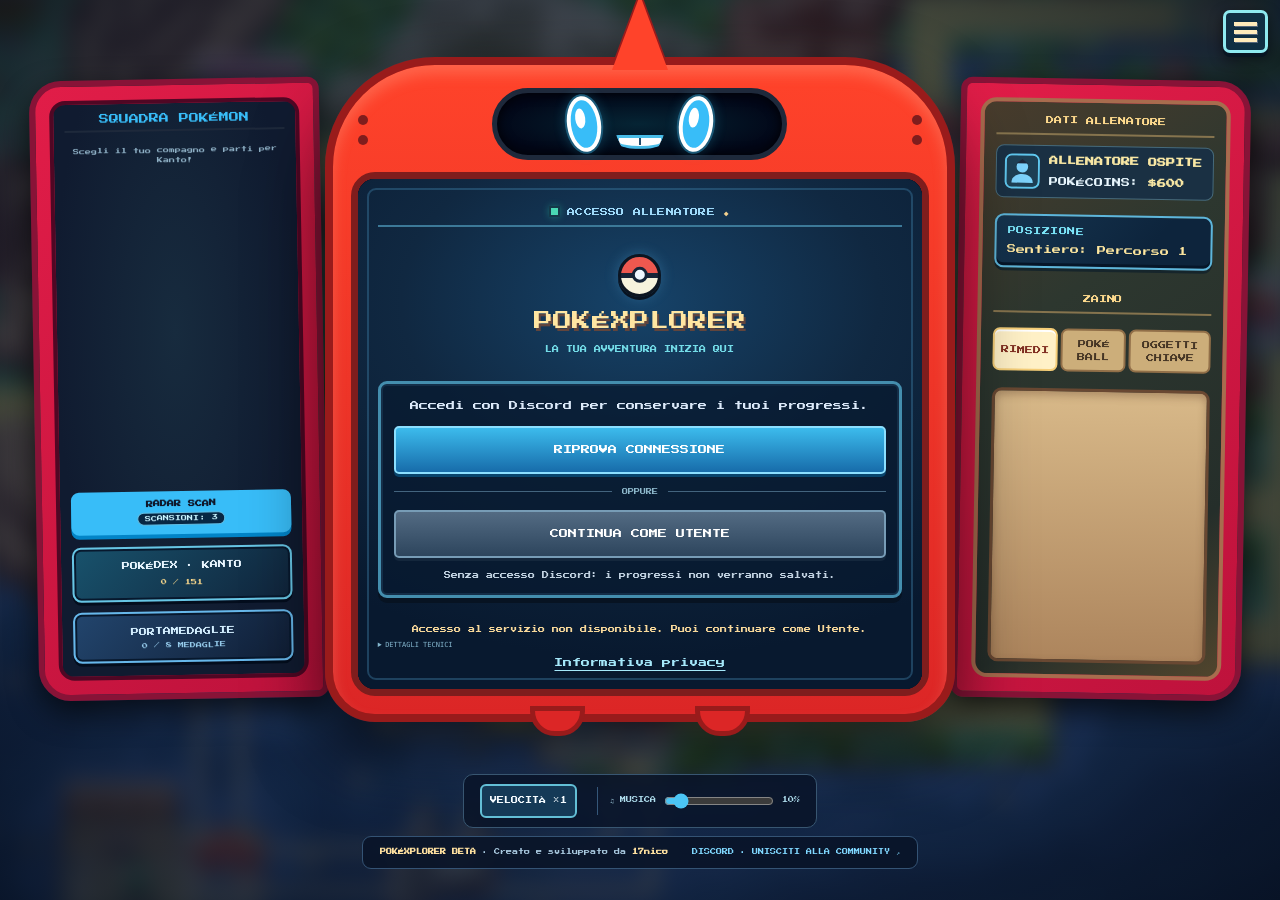
==== commit dc990e69: "Aggiornamento Pokexplorer" ====
--- a/index.html
+++ b/index.html
@@ -3,7 +3,7 @@
 <head>
   <meta charset="UTF-8">
   <meta name="viewport" content="width=device-width, initial-scale=1.0">
-  <title>Pokéxplorer Beta</title>
+  <title>Pokéxplorer Beta 1.8</title>
   <meta name="theme-color" content="#fc4235">
   <meta name="description" content="Pokéxplorer — un’avventura Pokémon roguelike in beta.">
   <link rel="icon" href="assets/favicon.svg" type="image/svg+xml">
@@ -42,6 +42,19 @@
   </div>
 </section>
 
+<!-- A single in-game confirmation panel replaces native browser alert/confirm. -->
+<section id="pokex-confirm-overlay" class="hidden pokex-confirm-overlay" role="dialog" aria-modal="true" aria-labelledby="pokex-confirm-title" aria-describedby="pokex-confirm-message">
+  <div class="pokex-confirm-card">
+    <span class="pokex-confirm-eyebrow">POKÉXPLORER · CONFERMA</span>
+    <h2 id="pokex-confirm-title">SEI SICURO?</h2>
+    <p id="pokex-confirm-message">Tutti i progressi non salvati andranno persi.</p>
+    <div class="pokex-confirm-actions">
+      <button id="pokex-confirm-cancel" type="button">ANNULLA</button>
+      <button id="pokex-confirm-accept" type="button">CONFERMA</button>
+    </div>
+  </div>
+</section>
+
 <!-- DEV MODE is unlocked locally with a 4-digit code; no URL parameter required. -->
 <div id="game-quick-settings" aria-label="Impostazioni rapide">
   <button id="quick-settings-toggle" type="button" aria-label="Apri opzioni" aria-expanded="false" aria-controls="quick-settings-panel" title="Opzioni">
@@ -50,11 +63,11 @@
   <div id="quick-settings-panel" class="hidden" role="group" aria-label="Opzioni del gioco">
     <div class="quick-settings-heading">OPZIONI</div>
     <div class="quick-settings-label">EXTRA</div>
+    <button id="save-game-quick" type="button" class="hidden">💾 SALVA PARTITA</button>
+    <p id="save-game-quick-status" class="quick-save-status hidden" role="status" aria-live="polite"></p>
+    <button id="return-main-menu-quick" type="button" class="hidden">TORNA AL MENU PRINCIPALE</button>
     <button id="logout-discord-btn" type="button" class="hidden">ESCI DA DISCORD</button>
-    <div class="dev-shortcuts-row" role="group" aria-label="Scorciatoie test">
-      <button id="dev-mode-trigger" type="button" aria-pressed="false" aria-haspopup="dialog" aria-controls="dev-code-overlay">DEV MODE</button>
-      <button id="floor-jump-trigger" type="button" aria-haspopup="dialog" aria-controls="floor-jump-overlay" title="Vai al piano scelto (1–80) con codice 2103">VAI AL PIANO</button>
-    </div>
+    <button id="dev-mode-trigger" type="button" aria-pressed="false" aria-haspopup="dialog" aria-controls="dev-code-overlay">DEV MODE</button>
       <section id="developer-panel" class="developer-panel hidden" aria-label="Strumenti sviluppatore">
         <h3>DEV MODE · ATTIVA</h3>
         <p class="dev-status-text">999 Caramelle Rare e 999 Caramelle d’Oro nello zaino. Livelli fino a 100 senza limite medaglie.</p>
@@ -90,13 +103,11 @@
     <button type="button" id="ability-capsule-cancel">ANNULLA</button>
   </div>
 </section>
-<!-- Scorciatoia test separata dalla DEV MODE: qualsiasi piano da 1 a 80, con PIN 2103. -->
+<!-- Teletrasporto disponibile esclusivamente dopo lo sblocco della DEV MODE. -->
 <section id="floor-jump-overlay" class="hidden" role="dialog" aria-modal="true" aria-labelledby="floor-jump-title" aria-describedby="floor-jump-description">
   <form id="floor-jump-form" class="dev-code-card" autocomplete="off">
     <h2 id="floor-jump-title">TELETRASPORTO · PIANI 1–80</h2>
-    <p id="floor-jump-description">Scegli il piano da 1 a 80 e inserisci il codice 2103. Devi aver già scelto uno starter.</p>
-    <label for="floor-jump-code">CODICE</label>
-    <input id="floor-jump-code" type="password" inputmode="numeric" pattern="[0-9]{4}" maxlength="4" autocomplete="off" spellcheck="false" required aria-describedby="floor-jump-error">
+    <p id="floor-jump-description">Con DEV MODE attiva puoi raggiungere qualsiasi piano da 1 a 80. Avvia prima una run e scegli uno starter.</p>
     <label for="floor-jump-level">PIANO DI DESTINAZIONE (1–80)</label>
     <input id="floor-jump-level" type="number" inputmode="numeric" min="1" max="80" step="1" value="75" required aria-describedby="floor-jump-error">
     <p id="floor-jump-error" class="dev-code-error" role="status" aria-live="polite"></p>
@@ -104,7 +115,7 @@
       <button id="floor-jump-cancel" type="button">ANNULLA</button>
       <button id="floor-jump-confirm" type="submit">TELETRASPORTA</button>
     </div>
-    <p class="dev-code-note">Solo test: mantiene squadra e inventario, rigenera il piano scelto. Il piano 75 ricrea l'incontro con Oak.</p>
+    <p class="dev-code-note">Solo test in DEV MODE: mantiene squadra e inventario, rigenera il piano scelto. Il piano 75 ricrea l'incontro con Oak.</p>
   </form>
 </section>
 
@@ -164,6 +175,7 @@
         <!-- GRO TTA CELESTE: STORY DIALOGUE, BLACKOUT, CINEMATIC -->
         <section id="celestial-dialog" class="hidden celestial-story" role="dialog" aria-modal="true" aria-label="Professor Oak">
           <div class="celestial-story-card">
+            <div class="celestial-chapter-row"><span id="celestial-dialog-chapter">PIANO 75 · IL RICHIAMO</span><span id="celestial-dialog-progress"></span></div>
             <div class="celestial-story-speaker"><img src="assets/sprites/npc/oak-frlg-mugshot.png" alt="" width="65" height="65"><span>PROFESSOR OAK</span></div>
             <p id="celestial-dialog-text"></p>
             <button type="button" class="btn-nav" id="celestial-dialog-next">CONTINUA ▾ <small>SPAZIO</small></button>
@@ -182,6 +194,29 @@
         </section>
         <div id="celestial-blackout" class="celestial-blackout" aria-hidden="true"></div>
 
+        <!-- Grotta Celeste: choose expedition roster before the first battle. -->
+        <section id="celestial-expedition" class="hidden celestial-expedition" role="dialog" aria-modal="true" aria-labelledby="celestial-team-title">
+          <div class="celestial-expedition-card">
+            <header><span>PROFESSOR OAK · SPEDIZIONE</span><h2 id="celestial-team-title">SCEGLI I TUOI COMPAGNI</h2></header>
+            <p id="celestial-team-help">Puoi portare al massimo due Pokémon. Gli altri rimarranno al sicuro.</p>
+            <div id="celestial-team-counter" class="celestial-roster-count"></div>
+            <div id="celestial-team-list" class="celestial-roster-list"></div>
+            <footer class="celestial-roster-footer">
+              <button type="button" id="celestial-team-cancel" class="btn-nav">NON ANCORA</button>
+              <button type="button" id="celestial-team-confirm" class="btn-nav">ENTRA NELLA GROTTA</button>
+            </footer>
+          </div>
+        </section>
+        <!-- Oak laboratory: forced deposit when returning with seven Pokémon. -->
+        <section id="oak-laboratory" class="hidden celestial-expedition" role="dialog" aria-modal="true" aria-labelledby="oak-lab-title">
+          <div class="celestial-expedition-card">
+            <header><span>LABORATORIO DEL PROFESSOR OAK</span><h2 id="oak-lab-title">SCELTA DEFINITIVA</h2></header>
+            <p id="oak-lab-message"></p>
+            <p id="oak-lab-count" class="celestial-roster-count"></p>
+            <div id="oak-lab-options" class="celestial-roster-list"></div>
+            <footer class="celestial-roster-footer"><button type="button" id="oak-lab-close" class="btn-nav hidden" disabled>CHIUDI LABORATORIO</button></footer>
+          </div>
+        </section>
         <!-- AUTH: activated only when a real Supabase URL and public key are configured. -->
         <section id="login-gate" class="hidden" role="dialog" aria-modal="true" aria-labelledby="login-gate-title" aria-describedby="login-gate-description">
           <div class="login-gate-card">
@@ -209,7 +244,7 @@
         <div id="main-menu-overlay">
           <div style="margin-top:10px;">
             <div class="logo-title">POKÉXPLORER</div>
-            <div class="beta-version-label">Beta</div>
+            <div class="beta-version-label">Beta 1.8</div>
             <div style="font-size:7px; color:#5eead4; margin-top:6px;">UN’AVVENTURA POKÉMON ROGUELIKE</div>
             <!-- Version metadata remains in CHANGELOG, not on the main menu. -->
           </div>
@@ -218,7 +253,7 @@
             <button class="btn-nav" id="btn-start-game">NUOVA AVVENTURA</button>
             <button class="btn-nav" id="btn-continue-game" disabled title="Nessun checkpoint valido">CONTINUA AVVENTURA</button>
             <button class="btn-nav" id="btn-menu-pokedex" type="button">POKÉDEX</button>
-            <button class="btn-nav" id="btn-view-progress">GUARDA PROGRESSI</button>
+            <button class="btn-nav" id="btn-view-progress">OBIETTIVI</button>
             <button class="btn-nav" id="btn-contact-support">CONTATTA ASSISTENZA</button>
           </div>
           <section id="menu-message" class="hidden menu-subdialog" role="dialog" aria-label="Informazioni menu">
@@ -229,6 +264,16 @@
             </div>
           </section>
         </div>
+
+        <section id="objectives-overlay" class="hidden" role="dialog" aria-modal="true" aria-labelledby="objectives-heading">
+          <div class="objectives-card">
+            <header class="objectives-header"><h2 id="objectives-heading">🏆 OBIETTIVI</h2><button type="button" id="objectives-close" aria-label="Chiudi obiettivi">✕</button></header>
+            <div class="objectives-counters"><div><small>N° RUN SVOLTE</small><strong id="objectives-runs">0</strong></div><div><small>N° POKÉMON CATTURATI</small><strong id="objectives-catches">0</strong></div><div><small>N° RUN COMPLETATE</small><strong id="objectives-wins">0</strong></div></div>
+            <p id="objectives-cloud" role="status" aria-live="polite"></p>
+            <div id="objectives-quests" class="objectives-quests" aria-label="Le 17 missioni"></div>
+            <button type="button" id="objectives-bottom-close" class="btn-nav">CHIUDI OBIETTIVI</button>
+          </div>
+        </section>
 
         <!-- Selettore strumenti: overlay non bloccante, squadra selezionabile a sinistra. -->
         <div id="item-target-prompt" class="hidden" role="status" aria-live="polite">
@@ -335,6 +380,7 @@
             <span>IL TUO PERSONAGGIO</span>
             <button id="choose-male" type="button" class="selected" aria-pressed="true">RAGAZZO</button>
             <button id="choose-female" type="button" aria-pressed="false">RAGAZZA</button>
+            <button id="choose-champion" type="button" aria-pressed="false" disabled title="Sblocca completando una run con un solo Pokémon mentre sei connesso a Discord">CAMPIONE 🔒</button>
           </div>
           <div class="briefcase-container" role="group" aria-label="Valigetta con tre Poké Ball">
             <div class="briefcase-lid"><span class="briefcase-brand">PROFESSOR OAK · POKÉMON INIZIALI</span><span class="briefcase-lid-symbol">POKÉMON</span></div>
@@ -656,7 +702,7 @@
 
 </div>
 
-<footer class="poke-site-footer" aria-label="Informazioni Pokéxplorer">
+<footer class="poke-site-footer" aria-label="Controlli di gioco">
   <button id="speed-toggle" type="button" aria-pressed="false" title="Velocità gioco">VELOCITÀ ×1</button>
   <div class="music-controls" role="group" aria-label="Volume musica di sottofondo">
     <label for="music-volume">♫ MUSICA</label>
@@ -664,6 +710,11 @@
     <output id="music-volume-value" for="music-volume">10%</output>
     <span id="music-status" class="sr-only" role="status" aria-live="polite"></span>
   </div>
+  <button id="floor-jump-trigger" class="hidden" type="button" aria-haspopup="dialog" aria-controls="floor-jump-overlay" title="Teletrasportati a un piano sbloccato con Dev Mode">VAI AL PIANO</button>
+</footer>
+<footer class="poke-credits-footer" aria-label="Crediti e community di Pokéxplorer">
+  <span><strong>POKÉXPLORER BETA</strong> · Creato e sviluppato da <strong>17nico</strong></span>
+  <a href="https://discord.gg/qNGscTEYHM" target="_blank" rel="noopener noreferrer" aria-label="Unisciti al server Discord ufficiale di Pokéxplorer">DISCORD · UNISCITI ALLA COMMUNITY ↗</a>
 </footer>
 
 <!-- Verify boot resources rather than showing an unstyled Game Over when ZIP is opened directly. -->
@@ -691,6 +742,8 @@
 <script src="js/api-client.js"></script>
 <script src="js/game-data.js"></script>
 <script src="js/pokedex-core.js"></script>
+<script src="js/objectives-core.js"></script>
+<script src="js/objectives-ui.js"></script>
 <script src="js/pokemon.js"></script>
 <script src="js/abilities.js"></script>
 <script src="js/engine.js"></script>
--- a/style.css
+++ b/style.css
@@ -3671,3 +3671,140 @@
   visibility:hidden!important;
   pointer-events:none!important;
 }
+
+/* Beta 1.4.3 — Oak's authored cinematic dialogue. The map and portrait are distinct assets. */
+#celestial-dialog .celestial-story-card{position:relative;border:2px solid #a58fd4;box-shadow:0 0 0 3px #0d1630,0 0 29px #986ee755,inset 0 0 24px #9b6bec18;}
+.celestial-chapter-row{display:flex;align-items:center;justify-content:space-between;gap:6px;margin-bottom:11px;
+  color:#cbb9ed;font:clamp(6px,.65vw,8px)/1.5 'Press Start 2P',monospace;letter-spacing:.03em;}
+#celestial-dialog-progress{color:#93cbf4;white-space:nowrap;}
+#celestial-dialog-text{color:#f7f0ff;min-height:75px;line-height:1.9;}
+#dungeon-grid-board .grid-cell.oak-story-event:after{content:'';position:absolute;inset:5%;border:1px solid #b8a0ff80;border-radius:8px;
+  box-shadow:0 0 10px #ad8bffa1;pointer-events:none;animation:oakStoryPulse 2.8s ease-in-out infinite alternate;}
+@keyframes oakStoryPulse{from{opacity:.35}to{opacity:.95}}
+@media(prefers-reduced-motion:reduce){#dungeon-grid-board .grid-cell.oak-story-event:after{animation:none;}}
+
+/* Beta 1.5 – selection and laboratory. Fully inside the existing RotomDex. */
+.celestial-expedition{position:absolute;inset:0;z-index:193;display:flex;align-items:center;justify-content:center;padding:9px;background:#050f24ed;box-sizing:border-box;}
+.celestial-expedition.hidden{display:none!important;}
+.celestial-expedition-card{display:flex;flex-direction:column;gap:9px;box-sizing:border-box;max-height:98%;width:min(100%,470px);min-width:0;background:linear-gradient(#13294d,#0d1d35);border:3px solid #68c5f1;border-radius:12px;padding:14px 11px;box-shadow:0 0 0 4px #06142b,0 0 25px #54b8ff35;overflow:hidden;color:#f5eacb;}
+.celestial-expedition-card header>span{font:6px/1.7 'Press Start 2P',monospace;color:#9edcf7;}
+.celestial-expedition-card h2{font:clamp(8px,1.4vw,12px)/1.5 'Press Start 2P',monospace;margin:7px 0 0;color:#ffe3a4;}
+.celestial-expedition-card p{font:clamp(6px,1vw,8px)/1.7 'Press Start 2P',monospace;margin:0;}
+.celestial-roster-count{color:#9febcb!important;}
+.celestial-roster-list{display:flex;flex-direction:column;gap:5px;overflow-y:auto;min-height:30px;max-height:43vh;scrollbar-width:thin;}
+.celestial-roster-choice{display:flex;align-items:center;gap:9px;min-height:43px;background:#183957;border:2px solid #4c86a3;border-radius:6px;padding:5px 8px;color:#f7f2dc;cursor:pointer;text-align:left;font:clamp(6px,.8vw,8px)/1.5 'Press Start 2P',monospace;}
+.celestial-roster-choice img{width:30px;height:30px;object-fit:contain;image-rendering:pixelated;flex-shrink:0;}
+.celestial-roster-choice span{min-width:0;overflow-wrap:anywhere;}
+.celestial-roster-choice.selected{border-color:#f9d27b;background:#32634e;}
+.celestial-roster-choice:focus-visible,.celestial-roster-footer button:focus-visible{outline:3px solid #fff0ad;outline-offset:1px;}
+.celestial-roster-choice:disabled{opacity:.42;cursor:not-allowed;}
+.celestial-roster-footer{display:flex;gap:7px;justify-content:center;flex-wrap:wrap;}
+.celestial-roster-footer .btn-nav{min-height:34px;flex:1 1 130px;font-size:clamp(6px,.8vw,8px);}
+.celestial-roster-footer .btn-nav:disabled{opacity:.45;cursor:not-allowed;}
+@media(max-width:550px){.celestial-expedition{padding:4px}.celestial-expedition-card{padding:8px 7px;gap:6px}.celestial-roster-list{max-height:44vh}.celestial-roster-choice{min-height:37px;padding:3px 5px}.celestial-roster-choice img{width:24px;height:24px}}
+/* Readability of the expedition and Oak's mandatory deposit on the Rotom screen. */
+#celestial-expedition .celestial-expedition-card,
+#oak-laboratory .celestial-expedition-card{color:#f4f1e7!important;}
+#celestial-expedition .celestial-expedition-card>p,
+#oak-laboratory .celestial-expedition-card>p{font-size:clamp(7px,.85vw,9px)!important;color:#e1ebf9!important;line-height:1.75!important;}
+#celestial-expedition .celestial-roster-choice,
+#oak-laboratory .celestial-roster-choice{color:#f5f6fc!important;font-size:clamp(7px,.85vw,9px)!important;line-height:1.6!important;opacity:1;}
+#celestial-expedition .celestial-roster-choice:disabled{opacity:.42!important;}
+#celestial-expedition .celestial-roster-count,
+#oak-laboratory .celestial-roster-count{color:#a9f8c9!important;font-size:clamp(7px,.88vw,9px)!important;}
+#celestial-expedition .celestial-expedition-card h2,
+#oak-laboratory .celestial-expedition-card h2{font-size:clamp(10px,1.18vw,13px)!important;color:#ffe4a6!important;}
+#celestial-expedition .celestial-roster-footer button,
+#oak-laboratory .celestial-roster-footer button{color:#082037!important;font-size:clamp(7px,.8vw,9px)!important;}
+
+/* Beta 1.5.1 — Professor Oak: the user-approved replacement uses a 24×32
+   single-frame RGBA sprite. Match the viewport to its real dimensions;
+   retaining the old 16px viewport cut off his head and coat. */
+#dungeon-grid-board .grid-cell .sprite-frame.celestial-oak-sprite{
+  width:24px!important;height:32px!important;overflow:hidden!important;
+  transform:translate(-50%,-53%) scale(1.04)!important;
+}
+#dungeon-grid-board .grid-cell .sprite-frame.celestial-oak-sprite .overworld-frame-img{
+  position:absolute!important;left:0!important;top:0!important;
+  width:24px!important;height:32px!important;max-width:24px!important;max-height:32px!important;
+  object-fit:contain!important;object-position:center bottom!important;
+  image-rendering:pixelated!important;
+}
+
+/* Beta 1.6 — Achievement ledger. Blue silhouettes before unlock, green borders after. */
+#objectives-overlay{position:absolute;inset:0;z-index:200;display:flex;align-items:center;justify-content:center;padding:7px;background:#020b1bde;box-sizing:border-box}
+#objectives-overlay.hidden{display:none!important}
+.objectives-card{width:min(100%,555px);max-height:100%;min-height:0;box-sizing:border-box;display:flex;flex-direction:column;gap:9px;padding:13px;background:#0c223c;border:3px solid #68b8df;border-radius:11px;box-shadow:0 5px 25px #000b;color:#e5f7ff}
+.objectives-header{display:flex;justify-content:space-between;align-items:center;gap:8px}
+.objectives-header h2{font:clamp(11px,1.4vw,16px)/1.4 'Press Start 2P',monospace;color:#ffe3a6;margin:0}
+#objectives-close{border:2px solid #65c5e8;background:#18354f;color:#fff;font-size:17px;width:32px;height:32px;border-radius:5px;cursor:pointer}
+.objectives-counters{display:grid;grid-template-columns:repeat(3,minmax(0,1fr));gap:5px}
+.objectives-counters>div{min-width:0;border:1px solid #397da3;border-radius:7px;background:#163a56;padding:9px 5px;display:flex;flex-direction:column;gap:8px;align-items:center;text-align:center}
+.objectives-counters small{font:clamp(4px,.6vw,6px)/1.8 'Press Start 2P',monospace;color:#acd9ef}
+.objectives-counters strong{font:clamp(11px,1.6vw,20px) 'Press Start 2P',monospace;color:#ffdf8f}
+#objectives-cloud{font:5px/1.6 'Press Start 2P',monospace;color:#8bbdd6;margin:0}
+.objectives-quests{display:flex;flex-direction:column;gap:6px;overflow-y:auto;min-height:0;scrollbar-color:#427eae #0a253e}
+.objective-entry{display:flex;justify-content:space-between;align-items:center;gap:9px;padding:8px;border-radius:7px;border:2px solid #406c92;background:#112e49;min-height:72px;box-sizing:border-box}
+.objective-entry.done{background:#173c35;border-color:#4ed482;box-shadow:inset 0 0 0 1px #153d2e}
+.objective-entry-text{display:flex;flex-direction:column;gap:6px;flex:1;min-width:0}
+.objective-entry-text strong{color:#fff0c3;font:clamp(6px,.8vw,8px)/1.6 'Press Start 2P',monospace}
+.objective-entry-text p{margin:0;color:#afcee2;font:clamp(6px,.65vw,8px)/1.5 'Press Start 2P',monospace}
+.objective-entry-text small{color:#76b9e9;font:6px 'Press Start 2P',monospace}
+.objective-entry.done .objective-entry-text small{color:#91f4ac}
+.objective-entry-art{width:50px;height:50px;object-fit:contain;image-rendering:pixelated;flex:none}
+.objective-entry-art.locked{filter:brightness(0) saturate(100%) invert(56%) sepia(98%) saturate(1136%) hue-rotate(168deg) brightness(108%);opacity:.89}
+#objectives-bottom-close{flex:none;margin:0;font-size:7px}
+@media(max-width:560px){.objectives-card{padding:8px;gap:6px}.objective-entry{min-height:62px;padding:6px}.objective-entry-art{width:40px;height:40px}.objectives-counters>div{padding:8px 2px}.objectives-quests{gap:4px}}
+#choose-champion:disabled{opacity:.49;cursor:not-allowed;filter:grayscale(1)}
+#choose-champion:not(:disabled){border-color:#d3ae50;background:#f7e1a0}
+
+/* Beta 1.7: Dev Mode floor teleport in bottom control bar, independent credit footer. */
+.poke-site-footer #floor-jump-trigger{
+  position:static!important;display:inline-flex;align-items:center;justify-content:center;
+  min-height:34px;border:2px solid #b49bfa;border-radius:6px;padding:8px 12px;
+  font:7px/1.4 "Press Start 2P",monospace;background:#302851;color:#f3eaff;
+  box-shadow:0 3px 0 #171130;cursor:pointer;
+}
+.poke-site-footer #floor-jump-trigger.hidden{display:none!important}
+.poke-site-footer #floor-jump-trigger:hover{filter:brightness(1.15)}
+.poke-site-footer #floor-jump-trigger:focus-visible{outline:3px solid #ffdf84;outline-offset:3px}
+#game-quick-settings #return-main-menu-quick{background:#31445d;border-color:#8cc9e8;min-height:43px;font-size:7px;line-height:1.6}
+#game-quick-settings #return-main-menu-quick.hidden{display:none!important}
+.poke-credits-footer{
+  position:relative;z-index:9;display:flex;align-items:center;justify-content:center;flex-wrap:wrap;
+  gap:8px 24px;width:max-content;max-width:95vw;margin:0 auto 14px;padding:10px 17px;
+  border:1px solid #345374;border-radius:9px;background:rgba(9,20,40,.9);
+  color:#a9c9df;font:6px/1.9 "Press Start 2P",monospace;text-align:center;
+}
+.poke-credits-footer strong{color:#ffe1a0}
+.poke-credits-footer a{color:#80d8ff;text-decoration:none;overflow-wrap:anywhere}
+.poke-credits-footer a:hover,.poke-credits-footer a:focus-visible{text-decoration:underline;color:#fff}
+@media(max-width:650px){
+ .poke-site-footer{gap:8px!important;padding:8px!important;margin-bottom:6px!important}
+ .poke-credits-footer{width:95vw;box-sizing:border-box;font-size:5px;padding:10px 8px;margin-bottom:12px}
+ .poke-site-footer #floor-jump-trigger{font-size:6px;padding:8px 9px}
+}
+
+
+/* Beta 1.8 — consistent in-game confirmations and manual saving. */
+.pokex-confirm-overlay{position:fixed;inset:0;z-index:5000;display:flex;align-items:center;justify-content:center;
+ padding:18px;background:rgba(2,10,25,.83);backdrop-filter:blur(3px)}
+.pokex-confirm-overlay.hidden{display:none!important}
+.pokex-confirm-card{width:min(100%,485px);box-sizing:border-box;border:4px solid #66c8ec;border-radius:13px;
+ background:linear-gradient(160deg,#122f4c,#071a30);box-shadow:0 8px 0 #09111e,0 20px 60px #000b;
+ padding:26px 24px;text-align:center;color:#f2f7fb;font-family:'Press Start 2P',monospace}
+.pokex-confirm-eyebrow{display:block;color:#86d7f4;font-size:7px;line-height:2;margin-bottom:13px}
+.pokex-confirm-card h2{margin:0 0 20px;color:#ffe4a2;font-size:12px;line-height:1.8;text-wrap:balance}
+.pokex-confirm-card p{font-size:8px;line-height:2.2;color:#deecfa;margin:0 0 22px}
+.pokex-confirm-actions{display:flex;gap:12px;justify-content:center;flex-wrap:wrap}
+.pokex-confirm-actions button{min-height:48px;flex:1 1 170px;border:2px solid #68c3ec;border-radius:7px;
+ padding:10px;background:#153f60;color:#fff;font:8px/1.7 'Press Start 2P',monospace;cursor:pointer}
+.pokex-confirm-actions #pokex-confirm-accept{background:#35b8f1;color:#051b2c;border-color:#a0e4ff}
+.pokex-confirm-actions button:hover{filter:brightness(1.12)}
+.pokex-confirm-actions button:focus-visible{outline:3px solid #ffe28c;outline-offset:3px}
+#game-quick-settings #save-game-quick{width:100%;background:#184b48;border-color:#69d6ba;color:#eefff7}
+#game-quick-settings .quick-save-status{font:6px/1.8 'Press Start 2P',monospace;color:#ffdb9b;
+ background:#152838;padding:9px 7px;border-radius:6px;border:1px solid #b89266;overflow-wrap:anywhere}
+#game-quick-settings .quick-save-status.saved{color:#a2f4b9;border-color:#6aca8d}
+@media(max-width:540px){.pokex-confirm-card{padding:17px 12px}.pokex-confirm-card h2{font-size:10px}
+ .pokex-confirm-card p{font-size:7px}.pokex-confirm-actions button{flex-basis:100%;font-size:7px}}
